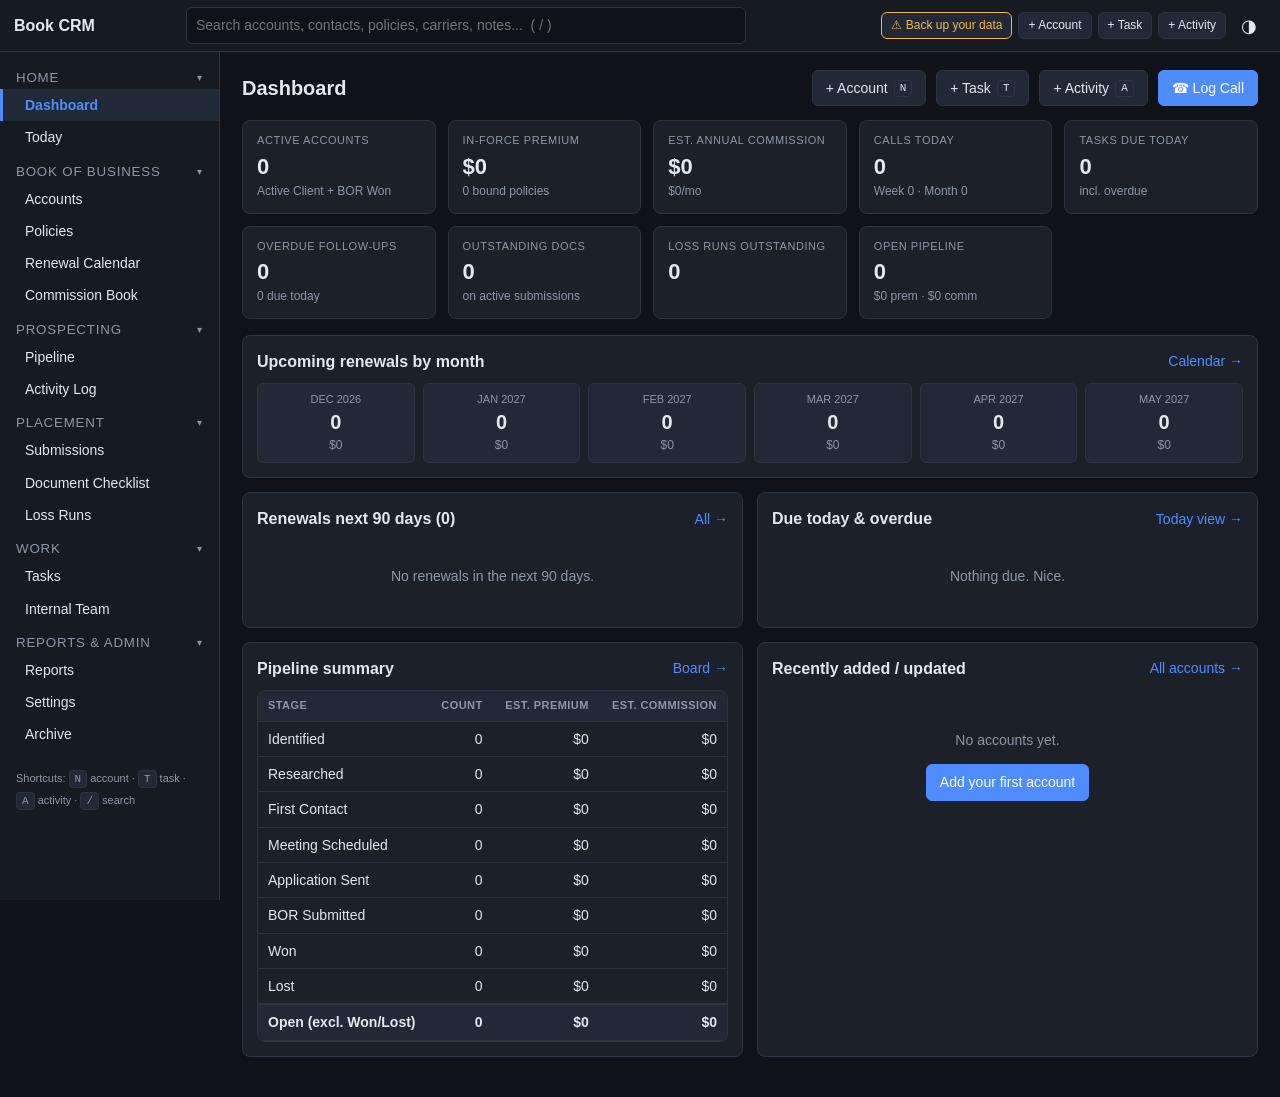
==== BookCRM.html @ feacdb12 "Add no-install standalone build (BookCRM.html) Single HTML file that runs the whole CRM in the brows" ====
<!doctype html>
<html lang="en" data-theme="dark">
<head>
  <meta charset="utf-8">
  <meta name="viewport" content="width=device-width, initial-scale=1">
  <title>Book CRM</title>
  <!-- Generated by build_standalone.py - do not edit by hand -->
  <style>
:root {
  --bg: #0f1218;
  --bg-2: #161a22;
  --panel: #1b2029;
  --panel-2: #222835;
  --border: #2c3341;
  --text: #e3e7ee;
  --muted: #8d97a8;
  --accent: #4f8cff;
  --accent-2: #3a6fd8;
  --danger: #ef5350;
  --warn: #f2b84b;
  --ok: #3dbb7a;
  --info: #4aa3ff;
  --red-bg: rgba(239, 83, 80, .18);
  --yellow-bg: rgba(242, 184, 75, .18);
  --green-bg: rgba(61, 187, 122, .18);
  --blue-bg: rgba(74, 163, 255, .18);
  --gray-bg: rgba(141, 151, 168, .15);
  --nym-bg: rgba(242, 184, 75, .10);
  --row-hover: #232a37;
  --shadow: 0 8px 30px rgba(0, 0, 0, .45);
  --radius: 8px;
  --sidebar-w: 220px;
  --topbar-h: 52px;
  color-scheme: dark;
}

[data-theme="light"] {
  --bg: #f3f5f8;
  --bg-2: #ffffff;
  --panel: #ffffff;
  --panel-2: #f5f7fa;
  --border: #dde2ea;
  --text: #1d2330;
  --muted: #667085;
  --accent: #2f6fe0;
  --accent-2: #2459b8;
  --row-hover: #eef3fb;
  --nym-bg: rgba(242, 184, 75, .16);
  --shadow: 0 8px 30px rgba(0, 0, 0, .15);
  color-scheme: light;
}

* { box-sizing: border-box; }
html, body { margin: 0; padding: 0; }
body {
  background: var(--bg);
  color: var(--text);
  font: 14px/1.45 -apple-system, BlinkMacSystemFont, "Segoe UI", Roboto, Helvetica, Arial, sans-serif;
}
a { color: var(--accent); text-decoration: none; }
a:hover { text-decoration: underline; }
h1, h2, h3, h4 { margin: 0 0 .5em; font-weight: 600; }
h1 { font-size: 20px; }
h2 { font-size: 16px; }
h3 { font-size: 14px; color: var(--muted); text-transform: uppercase; letter-spacing: .04em; }
kbd {
  font: 11px/1 ui-monospace, monospace; padding: 2px 5px; border-radius: 4px;
  border: 1px solid var(--border); background: var(--panel-2);
}
.muted { color: var(--muted); }
.small { font-size: 12px; }
.nowrap { white-space: nowrap; }
.right { text-align: right; }
.hidden { display: none !important; }

/* ---------- Layout ---------- */
.topbar {
  position: fixed; inset: 0 0 auto 0; height: var(--topbar-h); z-index: 30;
  display: flex; align-items: center; gap: 12px; padding: 0 14px;
  background: var(--bg-2); border-bottom: 1px solid var(--border);
}
.brand { font-weight: 700; font-size: 16px; color: var(--text); white-space: nowrap; width: calc(var(--sidebar-w) - 60px); }
.brand:hover { text-decoration: none; }
.global-search { flex: 1; max-width: 560px; }
.global-search input { width: 100%; }
.topbar-actions { display: flex; gap: 6px; align-items: center; margin-left: auto; }
.menu-toggle { display: none; }

.sidebar {
  position: fixed; top: var(--topbar-h); bottom: 0; left: 0; width: var(--sidebar-w); z-index: 25;
  background: var(--bg-2); border-right: 1px solid var(--border); overflow-y: auto; padding: 8px 0 16px;
}
.nav-head {
  display: flex; justify-content: space-between; align-items: center; width: 100%;
  background: none; border: 0; color: var(--muted); padding: 10px 16px 4px; cursor: pointer;
  font: 600 11px/1.2 inherit; text-transform: uppercase; letter-spacing: .06em;
}
.nav-head::after { content: "\25BE"; font-size: 10px; transition: transform .15s; }
.nav-section.collapsed .nav-head::after { transform: rotate(-90deg); }
.nav-section.collapsed .nav-items { display: none; }
.nav-items a {
  display: block; padding: 6px 16px 6px 22px; color: var(--text); border-left: 3px solid transparent;
}
.nav-items a:hover { background: var(--row-hover); text-decoration: none; }
.nav-items a.active { border-left-color: var(--accent); background: var(--row-hover); color: var(--accent); font-weight: 600; }
.nav-foot { padding: 16px; font-size: 11px; color: var(--muted); line-height: 2; }
.scrim { display: none; }

.main { margin-left: var(--sidebar-w); padding: calc(var(--topbar-h) + 18px) 22px 40px; min-height: 100vh; }

.page-head { display: flex; align-items: center; gap: 10px; flex-wrap: wrap; margin-bottom: 14px; }
.page-head h1 { margin: 0; }
.page-head .spacer { flex: 1; }
.toolbar { display: flex; gap: 8px; flex-wrap: wrap; align-items: center; margin-bottom: 12px; }
.toolbar .spacer { flex: 1; }

.grid { display: grid; gap: 14px; }
.grid-2 { grid-template-columns: repeat(2, minmax(0, 1fr)); }
.grid-3 { grid-template-columns: repeat(3, minmax(0, 1fr)); }
.cards { display: grid; gap: 12px; grid-template-columns: repeat(auto-fill, minmax(170px, 1fr)); margin-bottom: 16px; }

.panel {
  background: var(--panel); border: 1px solid var(--border); border-radius: var(--radius); padding: 14px;
  min-width: 0;
}
.panel-head { display: flex; align-items: center; gap: 8px; margin-bottom: 10px; }
.panel-head h2 { margin: 0; }
.panel-head .spacer { flex: 1; }

.stat {
  background: var(--panel); border: 1px solid var(--border); border-radius: var(--radius); padding: 12px 14px;
  display: block; color: var(--text);
}
a.stat:hover { text-decoration: none; border-color: var(--accent); }
.stat .label { font-size: 11px; color: var(--muted); text-transform: uppercase; letter-spacing: .05em; }
.stat .value { font-size: 22px; font-weight: 700; margin-top: 2px; }
.stat .sub { font-size: 12px; color: var(--muted); }
.stat.alert .value { color: var(--danger); }
.stat.warn .value { color: var(--warn); }

/* ---------- Controls ---------- */
input, select, textarea {
  background: var(--bg); color: var(--text); border: 1px solid var(--border); border-radius: 6px;
  padding: 7px 9px; font: inherit; min-width: 0;
}
input:focus, select:focus, textarea:focus { outline: none; border-color: var(--accent); box-shadow: 0 0 0 2px rgba(79, 140, 255, .25); }
textarea { resize: vertical; min-height: 70px; }
input[type="checkbox"] { width: 16px; height: 16px; accent-color: var(--accent); vertical-align: middle; }
select.inline, input.inline { padding: 3px 6px; font-size: 13px; }

.btn {
  display: inline-flex; align-items: center; gap: 6px; padding: 7px 13px; border-radius: 6px; cursor: pointer;
  border: 1px solid var(--border); background: var(--panel-2); color: var(--text); font: inherit; white-space: nowrap;
}
.btn:hover { border-color: var(--accent); text-decoration: none; }
.btn-primary { background: var(--accent); border-color: var(--accent); color: #fff; }
.btn-primary:hover { background: var(--accent-2); }
.btn-danger { color: var(--danger); }
.btn-danger:hover { border-color: var(--danger); }
.btn-sm { padding: 4px 9px; font-size: 12px; }
.btn-ghost { background: none; border-color: transparent; }
.btn.active { background: var(--accent); color: #fff; border-color: var(--accent); }
.btn-group { display: inline-flex; }
.btn-group .btn { border-radius: 0; }
.btn-group .btn:first-child { border-radius: 6px 0 0 6px; }
.btn-group .btn:last-child { border-radius: 0 6px 6px 0; }
.icon-btn {
  background: none; border: 1px solid transparent; color: var(--text); cursor: pointer; font-size: 18px;
  padding: 2px 8px; border-radius: 6px;
}
.icon-btn:hover { border-color: var(--border); }

/* ---------- Badges ---------- */
.badge {
  display: inline-block; padding: 1px 8px; border-radius: 10px; font-size: 11px; font-weight: 600;
  background: var(--gray-bg); color: var(--text); white-space: nowrap;
}
.badge.red { background: var(--red-bg); color: #ff8a87; }
.badge.yellow { background: var(--yellow-bg); color: #f6c86d; }
.badge.green { background: var(--green-bg); color: #5fd498; }
.badge.blue { background: var(--blue-bg); color: #7dbcff; }
[data-theme="light"] .badge.red { color: #b3261e; }
[data-theme="light"] .badge.yellow { color: #8a5a00; }
[data-theme="light"] .badge.green { color: #1a7a48; }
[data-theme="light"] .badge.blue { color: #1d5fb0; }
.tag { display: inline-block; padding: 1px 7px; margin: 1px 2px 1px 0; border-radius: 4px; font-size: 11px; background: var(--panel-2); border: 1px solid var(--border); }
.flag { color: var(--warn); font-weight: 700; cursor: help; }
.dot { display: inline-block; width: 9px; height: 9px; border-radius: 50%; margin-right: 6px; vertical-align: middle; }
.dot.red { background: var(--danger); } .dot.yellow { background: var(--warn); }
.dot.green { background: var(--ok); } .dot.blue { background: var(--info); } .dot.gray { background: var(--muted); }

/* ---------- Tables ---------- */
.table-wrap { overflow-x: auto; border: 1px solid var(--border); border-radius: var(--radius); background: var(--panel); }
.dt-toolbar { display: flex; gap: 8px; align-items: center; flex-wrap: wrap; margin-bottom: 8px; }
.dt-toolbar .spacer { flex: 1; }
.dt-toolbar input[type="search"] { width: 240px; max-width: 100%; }
table { width: 100%; border-collapse: collapse; }
th, td { padding: 7px 10px; border-bottom: 1px solid var(--border); text-align: left; vertical-align: middle; }
th { font-size: 11px; text-transform: uppercase; letter-spacing: .04em; color: var(--muted); background: var(--panel-2); white-space: nowrap; user-select: none; }
th.sortable { cursor: pointer; }
th.sortable:hover { color: var(--text); }
th .arrow { font-size: 9px; margin-left: 4px; }
tr.filter-row th { padding: 4px 6px; background: var(--panel); }
tr.filter-row input, tr.filter-row select { width: 100%; padding: 3px 6px; font-size: 12px; min-width: 60px; }
tbody tr:hover { background: var(--row-hover); }
tbody tr.clickable { cursor: pointer; }
tbody tr:last-child td { border-bottom: 0; }
tfoot td { font-weight: 700; background: var(--panel-2); border-top: 2px solid var(--border); }
td.num, th.num { text-align: right; font-variant-numeric: tabular-nums; }
tr.row-nym { background: var(--nym-bg); }
tr.row-nym td:first-child { box-shadow: inset 3px 0 0 var(--warn); }
tr.row-done td { color: var(--muted); text-decoration: line-through; }
tr.row-overdue td:first-child { box-shadow: inset 3px 0 0 var(--danger); }
tr.row-history td { color: var(--muted); font-style: italic; }
.empty { padding: 26px; text-align: center; color: var(--muted); }

/* ---------- Simple lists ---------- */
.list { list-style: none; margin: 0; padding: 0; }
.list li { padding: 8px 0; border-bottom: 1px solid var(--border); display: flex; gap: 8px; align-items: center; }
.list li:last-child { border-bottom: 0; }
.list .grow { flex: 1; min-width: 0; }

/* ---------- Tabs ---------- */
.tabs { display: flex; gap: 2px; border-bottom: 1px solid var(--border); margin-bottom: 14px; overflow-x: auto; }
.tabs button {
  background: none; border: 0; border-bottom: 2px solid transparent; color: var(--muted); padding: 8px 12px;
  cursor: pointer; font: inherit; white-space: nowrap;
}
.tabs button:hover { color: var(--text); }
.tabs button.active { color: var(--accent); border-bottom-color: var(--accent); font-weight: 600; }
.tabs .count { font-size: 11px; background: var(--panel-2); border-radius: 8px; padding: 0 6px; margin-left: 4px; }

/* ---------- Detail ---------- */
.kv { display: grid; grid-template-columns: 150px 1fr; gap: 6px 12px; }
.kv .k { color: var(--muted); font-size: 12px; }
.notes-list .note { padding: 10px 0; border-bottom: 1px solid var(--border); white-space: pre-wrap; }
.notes-list .note .when { font-size: 11px; color: var(--muted); margin-bottom: 2px; white-space: normal; }

/* ---------- Modal ---------- */
.modal-backdrop {
  position: fixed; inset: 0; background: rgba(0, 0, 0, .55); z-index: 100;
  display: flex; align-items: flex-start; justify-content: center; padding: 5vh 12px; overflow-y: auto;
}
.modal {
  background: var(--panel); border: 1px solid var(--border); border-radius: 10px; box-shadow: var(--shadow);
  width: 100%; max-width: 640px;
}
.modal.wide { max-width: 980px; }
.modal-head { display: flex; align-items: center; padding: 14px 18px; border-bottom: 1px solid var(--border); }
.modal-head h2 { margin: 0; flex: 1; }
.modal-body { padding: 16px 18px; }
.modal-foot { display: flex; gap: 8px; padding: 12px 18px; border-top: 1px solid var(--border); }
.modal-foot .spacer { flex: 1; }

/* ---------- Forms ---------- */
.form-grid { display: grid; grid-template-columns: repeat(2, minmax(0, 1fr)); gap: 10px 14px; }
.field { display: flex; flex-direction: column; gap: 4px; min-width: 0; }
.field.full { grid-column: 1 / -1; }
.field > label { font-size: 12px; color: var(--muted); }
.field > label .req { color: var(--danger); }
.field input, .field select, .field textarea { width: 100%; }
.field .help { font-size: 11px; color: var(--muted); }
.check-group { display: flex; flex-wrap: wrap; gap: 6px 14px; }
.check-group label, label.check { display: inline-flex; align-items: center; gap: 6px; font-size: 13px; color: var(--text); cursor: pointer; }
.form-error { color: var(--danger); margin-top: 10px; }
.form-section { grid-column: 1 / -1; margin-top: 6px; padding-top: 8px; border-top: 1px solid var(--border); font-size: 11px; color: var(--muted); text-transform: uppercase; letter-spacing: .05em; }

.combo { position: relative; }
.combo-list {
  position: absolute; top: 100%; left: 0; right: 0; z-index: 120; max-height: 240px; overflow-y: auto;
  background: var(--panel); border: 1px solid var(--border); border-radius: 6px; box-shadow: var(--shadow); margin-top: 2px;
}
.combo-list div { padding: 6px 10px; cursor: pointer; }
.combo-list div.active, .combo-list div:hover { background: var(--row-hover); }
.combo-list .sub { color: var(--muted); font-size: 11px; }

/* ---------- Toasts ---------- */
.toast-root { position: fixed; right: 16px; bottom: 16px; z-index: 200; display: flex; flex-direction: column; gap: 8px; }
.toast { background: var(--panel-2); border: 1px solid var(--border); border-left: 4px solid var(--ok); padding: 10px 14px; border-radius: 6px; box-shadow: var(--shadow); max-width: 360px; }
.toast.error { border-left-color: var(--danger); }

/* ---------- Kanban ---------- */
.kanban { display: grid; grid-auto-flow: column; grid-auto-columns: minmax(220px, 1fr); gap: 10px; overflow-x: auto; padding-bottom: 10px; }
.kcol { background: var(--bg-2); border: 1px solid var(--border); border-radius: var(--radius); display: flex; flex-direction: column; min-height: 300px; }
.kcol.drag-over { border-color: var(--accent); background: var(--row-hover); }
.kcol-head { padding: 10px; border-bottom: 1px solid var(--border); }
.kcol-head .title { font-weight: 600; display: flex; justify-content: space-between; }
.kcol-head .sub { font-size: 11px; color: var(--muted); }
.kcol-body { padding: 8px; display: flex; flex-direction: column; gap: 8px; flex: 1; }
.kcard { background: var(--panel); border: 1px solid var(--border); border-radius: 6px; padding: 9px 10px; cursor: grab; }
.kcard:hover { border-color: var(--accent); }
.kcard.dragging { opacity: .4; }
.kcard .name { font-weight: 600; margin-bottom: 4px; }
.kcard .meta { font-size: 12px; color: var(--muted); display: flex; justify-content: space-between; gap: 6px; }
.kcard select { margin-top: 6px; width: 100%; padding: 2px 4px; font-size: 12px; }
.kcol.won .kcol-head { box-shadow: inset 0 3px 0 var(--ok); }
.kcol.lost .kcol-head { box-shadow: inset 0 3px 0 var(--danger); }

/* ---------- Calendar ---------- */
.cal { display: grid; grid-template-columns: repeat(7, minmax(0, 1fr)); border: 1px solid var(--border); border-radius: var(--radius); overflow: hidden; background: var(--panel); }
.cal .dow { padding: 6px; font-size: 11px; text-transform: uppercase; color: var(--muted); background: var(--panel-2); text-align: center; border-bottom: 1px solid var(--border); }
.cal .day { min-height: 104px; border-right: 1px solid var(--border); border-bottom: 1px solid var(--border); padding: 4px; min-width: 0; }
.cal .day:nth-child(7n) { border-right: 0; }
.cal .day.other { background: var(--bg-2); opacity: .55; }
.cal .day.today .dnum { background: var(--accent); color: #fff; border-radius: 10px; padding: 0 6px; }
.cal .dnum { font-size: 12px; color: var(--muted); margin-bottom: 3px; display: inline-block; }
.chip { display: block; font-size: 11px; padding: 2px 5px; border-radius: 4px; margin-bottom: 2px; cursor: pointer; overflow: hidden; text-overflow: ellipsis; white-space: nowrap; background: var(--gray-bg); border-left: 3px solid var(--muted); }
.chip.red { background: var(--red-bg); border-left-color: var(--danger); }
.chip.yellow { background: var(--yellow-bg); border-left-color: var(--warn); }
.chip.green { background: var(--green-bg); border-left-color: var(--ok); }
.chip.blue { background: var(--blue-bg); border-left-color: var(--info); }
.legend { display: flex; gap: 14px; flex-wrap: wrap; font-size: 12px; color: var(--muted); }

.month-bars { display: grid; grid-template-columns: repeat(6, minmax(0, 1fr)); gap: 8px; }
.month-bar { background: var(--panel-2); border: 1px solid var(--border); border-radius: 6px; padding: 8px; text-align: center; color: var(--text); }
.month-bar:hover { border-color: var(--accent); text-decoration: none; }
.month-bar .n { font-size: 20px; font-weight: 700; }
.month-bar .m { font-size: 11px; color: var(--muted); text-transform: uppercase; }

.subj-item { display: flex; gap: 8px; align-items: center; padding: 5px 0; border-bottom: 1px solid var(--border); }
.subj-item .grow { flex: 1; }
.subj-item.done span { text-decoration: line-through; color: var(--muted); }

.doc-group { margin-bottom: 16px; }
.doc-group h3 { display: flex; align-items: center; gap: 8px; }

/* ---------- Responsive ---------- */
@media (max-width: 1100px) {
  .grid-3 { grid-template-columns: repeat(2, minmax(0, 1fr)); }
  .topbar-actions .btn { display: none; }
}
@media (max-width: 860px) {
  .menu-toggle { display: inline-block; }
  .brand { width: auto; }
  .sidebar { transform: translateX(-100%); transition: transform .2s; box-shadow: var(--shadow); }
  body.nav-open .sidebar { transform: none; }
  body.nav-open .scrim { display: block; position: fixed; inset: var(--topbar-h) 0 0 0; z-index: 20; background: rgba(0, 0, 0, .4); }
  .main { margin-left: 0; padding: calc(var(--topbar-h) + 12px) 12px 40px; }
  .grid-2, .grid-3 { grid-template-columns: 1fr; }
  .form-grid { grid-template-columns: 1fr; }
  .kv { grid-template-columns: 120px 1fr; }
  .month-bars { grid-template-columns: repeat(3, minmax(0, 1fr)); }
  .cal .day { min-height: 70px; }
  .chip { font-size: 10px; }
  .kanban { grid-auto-columns: 82%; scroll-snap-type: x mandatory; }
  .kcol { scroll-snap-align: start; }
  .modal-backdrop { padding: 0; }
  .modal { border-radius: 0; min-height: 100vh; }
  .dt-toolbar input[type="search"] { width: 100%; }
}
@media (max-width: 520px) {
  .global-search input::placeholder { color: transparent; }
  .cards { grid-template-columns: repeat(2, minmax(0, 1fr)); }
  .stat .value { font-size: 18px; }
}

@media print {
  .topbar, .sidebar, .dt-toolbar, .no-print, .toolbar, .tabs, tr.filter-row { display: none !important; }
  .main { margin: 0; padding: 0; }
  body { background: #fff; color: #000; }
  .panel, .table-wrap { border: 0; background: #fff; }
  th { background: #eee !important; color: #000; }
  tr.row-nym { background: #fff4d6 !important; -webkit-print-color-adjust: exact; print-color-adjust: exact; }
}
.print-only { display: none; }
@media print { .print-only { display: block !important; } }
.stat.text .value { font-size: 16px; }

.save-status { max-width: 220px; overflow: hidden; text-overflow: ellipsis; }
.save-status.warn { border-color: var(--warn); color: var(--warn); }
@media (max-width: 1100px) { .topbar-actions .btn.save-status { display: inline-flex; } }

</style>
  <link rel="icon" href="data:image/svg+xml,<svg xmlns='http://www.w3.org/2000/svg' viewBox='0 0 32 32'><rect width='32' height='32' rx='6' fill='%234f8cff'/><text x='16' y='22' font-size='16' text-anchor='middle' fill='white' font-family='sans-serif' font-weight='bold'>B</text></svg>">
</head>
<body>
  <header class="topbar">
    <button class="icon-btn menu-toggle" id="menuToggle" aria-label="Toggle menu">&#9776;</button>
    <a href="#/" class="brand">Book CRM</a>
    <form class="global-search" id="globalSearch" autocomplete="off">
      <input type="search" id="globalSearchInput" placeholder="Search accounts, contacts, policies, carriers, notes...  ( / )">
    </form>
    <div class="topbar-actions">
      <button class="btn btn-sm" data-quick="account" title="New account (N)">+ Account</button>
      <button class="btn btn-sm" data-quick="task" title="New task (T)">+ Task</button>
      <button class="btn btn-sm" data-quick="activity" title="Log activity (A)">+ Activity</button>
      <button class="icon-btn" id="themeToggle" title="Toggle light/dark">&#9681;</button>
    </div>
  </header>

  <nav class="sidebar" id="sidebar">
    <div class="nav-section" data-section="home">
      <button class="nav-head">Home</button>
      <div class="nav-items">
        <a href="#/">Dashboard</a>
        <a href="#/today">Today</a>
      </div>
    </div>
    <div class="nav-section" data-section="book">
      <button class="nav-head">Book of Business</button>
      <div class="nav-items">
        <a href="#/accounts">Accounts</a>
        <a href="#/policies">Policies</a>
        <a href="#/renewals">Renewal Calendar</a>
        <a href="#/commission">Commission Book</a>
      </div>
    </div>
    <div class="nav-section" data-section="prospecting">
      <button class="nav-head">Prospecting</button>
      <div class="nav-items">
        <a href="#/pipeline">Pipeline</a>
        <a href="#/activities">Activity Log</a>
      </div>
    </div>
    <div class="nav-section" data-section="placement">
      <button class="nav-head">Placement</button>
      <div class="nav-items">
        <a href="#/submissions">Submissions</a>
        <a href="#/documents">Document Checklist</a>
        <a href="#/lossruns">Loss Runs</a>
      </div>
    </div>
    <div class="nav-section" data-section="work">
      <button class="nav-head">Work</button>
      <div class="nav-items">
        <a href="#/tasks">Tasks</a>
        <a href="#/team">Internal Team</a>
      </div>
    </div>
    <div class="nav-section" data-section="admin">
      <button class="nav-head">Reports &amp; Admin</button>
      <div class="nav-items">
        <a href="#/reports">Reports</a>
        <a href="#/settings">Settings</a>
        <a href="#/archive">Archive</a>
      </div>
    </div>
    <div class="nav-foot">Shortcuts: <kbd>N</kbd> account &middot; <kbd>T</kbd> task &middot; <kbd>A</kbd> activity &middot; <kbd>/</kbd> search</div>
  </nav>
  <div class="scrim" id="scrim"></div>

  <main id="main" class="main"></main>
  <div id="modalRoot"></div>
  <div id="toastRoot" class="toast-root"></div>

  <script>
window.CRM_CONFIG = {"schema": "\nCREATE TABLE IF NOT EXISTS settings (\n    \n    id INTEGER PRIMARY KEY AUTOINCREMENT,\n    created_at TEXT NOT NULL,\n    updated_at TEXT NOT NULL,\n    archived INTEGER NOT NULL DEFAULT 0\n,\n    key TEXT NOT NULL UNIQUE,\n    value TEXT\n);\n\nCREATE TABLE IF NOT EXISTS line_defaults (\n    \n    id INTEGER PRIMARY KEY AUTOINCREMENT,\n    created_at TEXT NOT NULL,\n    updated_at TEXT NOT NULL,\n    archived INTEGER NOT NULL DEFAULT 0\n,\n    line TEXT NOT NULL UNIQUE,\n    commission_pct REAL\n);\n\nCREATE TABLE IF NOT EXISTS account_types (\n    \n    id INTEGER PRIMARY KEY AUTOINCREMENT,\n    created_at TEXT NOT NULL,\n    updated_at TEXT NOT NULL,\n    archived INTEGER NOT NULL DEFAULT 0\n,\n    name TEXT NOT NULL\n);\n\nCREATE TABLE IF NOT EXISTS carriers (\n    \n    id INTEGER PRIMARY KEY AUTOINCREMENT,\n    created_at TEXT NOT NULL,\n    updated_at TEXT NOT NULL,\n    archived INTEGER NOT NULL DEFAULT 0\n,\n    name TEXT NOT NULL\n);\n\nCREATE TABLE IF NOT EXISTS team_members (\n    \n    id INTEGER PRIMARY KEY AUTOINCREMENT,\n    created_at TEXT NOT NULL,\n    updated_at TEXT NOT NULL,\n    archived INTEGER NOT NULL DEFAULT 0\n,\n    name TEXT NOT NULL,\n    team TEXT,\n    email TEXT,\n    phone TEXT\n);\n\nCREATE TABLE IF NOT EXISTS doc_templates (\n    \n    id INTEGER PRIMARY KEY AUTOINCREMENT,\n    created_at TEXT NOT NULL,\n    updated_at TEXT NOT NULL,\n    archived INTEGER NOT NULL DEFAULT 0\n,\n    line TEXT NOT NULL,\n    name TEXT NOT NULL,\n    sort_order INTEGER DEFAULT 0\n);\n\nCREATE TABLE IF NOT EXISTS accounts (\n    \n    id INTEGER PRIMARY KEY AUTOINCREMENT,\n    created_at TEXT NOT NULL,\n    updated_at TEXT NOT NULL,\n    archived INTEGER NOT NULL DEFAULT 0\n,\n    named_insured TEXT NOT NULL,\n    dba TEXT,\n    address TEXT,\n    city TEXT,\n    state TEXT,\n    zip TEXT,\n    county TEXT,\n    fein TEXT,\n    website TEXT,\n    types TEXT DEFAULT '[]',\n    status TEXT DEFAULT 'Prospect',\n    territory TEXT,\n    annual_revenue REAL,\n    num_employees INTEGER,\n    prior_broker_name TEXT,\n    prior_broker_contact TEXT,\n    prior_broker_phone TEXT,\n    prior_broker_email TEXT,\n    date_added TEXT,\n    status_changed_at TEXT\n);\n\nCREATE TABLE IF NOT EXISTS contacts (\n    \n    id INTEGER PRIMARY KEY AUTOINCREMENT,\n    created_at TEXT NOT NULL,\n    updated_at TEXT NOT NULL,\n    archived INTEGER NOT NULL DEFAULT 0\n,\n    account_id INTEGER NOT NULL REFERENCES accounts(id),\n    name TEXT NOT NULL,\n    title TEXT,\n    phone TEXT,\n    email TEXT,\n    is_primary INTEGER DEFAULT 0\n);\n\nCREATE TABLE IF NOT EXISTS account_notes (\n    \n    id INTEGER PRIMARY KEY AUTOINCREMENT,\n    created_at TEXT NOT NULL,\n    updated_at TEXT NOT NULL,\n    archived INTEGER NOT NULL DEFAULT 0\n,\n    account_id INTEGER NOT NULL REFERENCES accounts(id),\n    body TEXT NOT NULL\n);\n\nCREATE TABLE IF NOT EXISTS policies (\n    \n    id INTEGER PRIMARY KEY AUTOINCREMENT,\n    created_at TEXT NOT NULL,\n    updated_at TEXT NOT NULL,\n    archived INTEGER NOT NULL DEFAULT 0\n,\n    account_id INTEGER NOT NULL REFERENCES accounts(id),\n    line TEXT NOT NULL,\n    carrier TEXT,\n    policy_number TEXT,\n    effective_date TEXT,\n    expiration_date TEXT,\n    premium REAL,\n    commission_pct REAL,\n    commission_amt REAL,\n    coverage_form TEXT DEFAULT 'Occurrence',\n    retro_date TEXT,\n    experience_mod REAL,\n    status TEXT DEFAULT 'Not Yet Marketed',\n    aor_status TEXT DEFAULT 'AOR',\n    prior_carrier TEXT,\n    multi_year INTEGER DEFAULT 0,\n    term_end_date TEXT,\n    renewed_to_id INTEGER,\n    notes TEXT\n);\n\nCREATE TABLE IF NOT EXISTS deals (\n    \n    id INTEGER PRIMARY KEY AUTOINCREMENT,\n    created_at TEXT NOT NULL,\n    updated_at TEXT NOT NULL,\n    archived INTEGER NOT NULL DEFAULT 0\n,\n    account_id INTEGER NOT NULL REFERENCES accounts(id),\n    stage TEXT NOT NULL DEFAULT 'Identified',\n    stage_entered_at TEXT,\n    est_premium REAL,\n    est_commission REAL,\n    source TEXT,\n    target_date TEXT,\n    lost_reason TEXT,\n    lost_reason_detail TEXT,\n    notes TEXT\n);\n\nCREATE TABLE IF NOT EXISTS deal_stage_history (\n    \n    id INTEGER PRIMARY KEY AUTOINCREMENT,\n    created_at TEXT NOT NULL,\n    updated_at TEXT NOT NULL,\n    archived INTEGER NOT NULL DEFAULT 0\n,\n    deal_id INTEGER NOT NULL REFERENCES deals(id),\n    stage TEXT NOT NULL,\n    entered_at TEXT NOT NULL\n);\n\nCREATE TABLE IF NOT EXISTS submissions (\n    \n    id INTEGER PRIMARY KEY AUTOINCREMENT,\n    created_at TEXT NOT NULL,\n    updated_at TEXT NOT NULL,\n    archived INTEGER NOT NULL DEFAULT 0\n,\n    account_id INTEGER NOT NULL REFERENCES accounts(id),\n    policy_id INTEGER REFERENCES policies(id),\n    line TEXT NOT NULL,\n    carrier TEXT,\n    wholesaler TEXT,\n    date_submitted TEXT,\n    status TEXT DEFAULT 'Pending',\n    quote_amount REAL,\n    quote_date TEXT,\n    decline_reason TEXT,\n    placement_exec TEXT,\n    target_premium REAL,\n    notes TEXT\n);\n\nCREATE TABLE IF NOT EXISTS subjectivities (\n    \n    id INTEGER PRIMARY KEY AUTOINCREMENT,\n    created_at TEXT NOT NULL,\n    updated_at TEXT NOT NULL,\n    archived INTEGER NOT NULL DEFAULT 0\n,\n    submission_id INTEGER NOT NULL REFERENCES submissions(id),\n    text TEXT NOT NULL,\n    done INTEGER DEFAULT 0\n);\n\nCREATE TABLE IF NOT EXISTS documents (\n    \n    id INTEGER PRIMARY KEY AUTOINCREMENT,\n    created_at TEXT NOT NULL,\n    updated_at TEXT NOT NULL,\n    archived INTEGER NOT NULL DEFAULT 0\n,\n    account_id INTEGER NOT NULL REFERENCES accounts(id),\n    submission_id INTEGER REFERENCES submissions(id),\n    line TEXT,\n    name TEXT NOT NULL,\n    status TEXT DEFAULT 'Not Requested',\n    date_requested TEXT,\n    date_received TEXT,\n    notes TEXT\n);\n\nCREATE TABLE IF NOT EXISTS loss_runs (\n    \n    id INTEGER PRIMARY KEY AUTOINCREMENT,\n    created_at TEXT NOT NULL,\n    updated_at TEXT NOT NULL,\n    archived INTEGER NOT NULL DEFAULT 0\n,\n    account_id INTEGER NOT NULL REFERENCES accounts(id),\n    document_id INTEGER REFERENCES documents(id),\n    carrier TEXT,\n    line TEXT,\n    date_requested TEXT,\n    date_received TEXT,\n    status TEXT DEFAULT 'Requested',\n    notes TEXT\n);\n\nCREATE TABLE IF NOT EXISTS activities (\n    \n    id INTEGER PRIMARY KEY AUTOINCREMENT,\n    created_at TEXT NOT NULL,\n    updated_at TEXT NOT NULL,\n    archived INTEGER NOT NULL DEFAULT 0\n,\n    account_id INTEGER REFERENCES accounts(id),\n    type TEXT NOT NULL,\n    activity_date TEXT,\n    summary TEXT,\n    next_step TEXT,\n    follow_up_date TEXT,\n    follow_up_done INTEGER DEFAULT 0,\n    priority TEXT DEFAULT 'Medium'\n);\n\nCREATE TABLE IF NOT EXISTS tasks (\n    \n    id INTEGER PRIMARY KEY AUTOINCREMENT,\n    created_at TEXT NOT NULL,\n    updated_at TEXT NOT NULL,\n    archived INTEGER NOT NULL DEFAULT 0\n,\n    account_id INTEGER REFERENCES accounts(id),\n    document_id INTEGER REFERENCES documents(id),\n    title TEXT NOT NULL,\n    description TEXT,\n    due_date TEXT,\n    priority TEXT DEFAULT 'Medium',\n    status TEXT DEFAULT 'Open',\n    category TEXT DEFAULT 'Follow-up',\n    assigned_to TEXT DEFAULT 'Self',\n    completed_at TEXT\n);\n\nCREATE TABLE IF NOT EXISTS team_assignments (\n    \n    id INTEGER PRIMARY KEY AUTOINCREMENT,\n    created_at TEXT NOT NULL,\n    updated_at TEXT NOT NULL,\n    archived INTEGER NOT NULL DEFAULT 0\n,\n    account_id INTEGER NOT NULL REFERENCES accounts(id),\n    role TEXT NOT NULL,\n    person_name TEXT,\n    handoff_date TEXT,\n    handoff_status TEXT DEFAULT 'Handed Off',\n    notes TEXT\n);\n\nCREATE INDEX IF NOT EXISTS ix_contacts_account ON contacts(account_id);\nCREATE INDEX IF NOT EXISTS ix_notes_account ON account_notes(account_id);\nCREATE INDEX IF NOT EXISTS ix_policies_account ON policies(account_id);\nCREATE INDEX IF NOT EXISTS ix_policies_exp ON policies(expiration_date);\nCREATE INDEX IF NOT EXISTS ix_deals_account ON deals(account_id);\nCREATE INDEX IF NOT EXISTS ix_subs_account ON submissions(account_id);\nCREATE INDEX IF NOT EXISTS ix_docs_account ON documents(account_id);\nCREATE INDEX IF NOT EXISTS ix_lossruns_account ON loss_runs(account_id);\nCREATE INDEX IF NOT EXISTS ix_acts_account ON activities(account_id);\nCREATE INDEX IF NOT EXISTS ix_acts_date ON activities(activity_date);\nCREATE INDEX IF NOT EXISTS ix_tasks_due ON tasks(due_date);\nCREATE INDEX IF NOT EXISTS ix_team_account ON team_assignments(account_id);\n", "lookups": {"lines": ["GL", "PL", "Professional Liability", "Property", "Auto", "WC", "D&O", "EPL", "Fiduciary", "Cyber", "Crime", "Excess/Umbrella", "Abuse & Molestation", "Bonds", "Inland Marine", "Other"], "account_statuses": ["Prospect", "BOR Submitted", "BOR Won", "Active Client", "Lost"], "territories": ["New England/Upstate", "NYC", "Other"], "policy_statuses": ["Not Yet Marketed", "Marketing", "Submitted", "Quoted", "Bound", "Renewed", "Lost", "Cancelled"], "bound_statuses": ["Bound", "Renewed"], "aor_statuses": ["AOR", "BOR Pending", "Not AOR"], "coverage_forms": ["Occurrence", "Claims-Made"], "pipeline_stages": ["Identified", "Researched", "First Contact", "Meeting Scheduled", "Application Sent", "BOR Submitted", "Won", "Lost"], "lead_sources": ["Cold Call", "Referral", "Event/Conference", "Web Research", "Other"], "lost_reasons": ["Price", "Coverage", "Incumbent Relationship", "No Response", "Timing", "Declined by Markets", "Not a Fit", "BOR Rejected", "Other"], "submission_statuses": ["Pending", "Need Additional Info", "Quoted", "Declined", "Bound"], "doc_statuses": ["Not Requested", "Requested", "Received", "N/A"], "loss_run_statuses": ["Requested", "Received", "N/A"], "activity_types": ["Call", "Email Sent", "Email Received", "Meeting", "Internal Note", "Document Received"], "priorities": ["High", "Medium", "Low"], "task_statuses": ["Open", "Done"], "task_categories": ["Follow-up", "Document Chase", "Internal Handoff", "Client Request", "Renewal Prep", "Other"], "teams": ["Self", "Placement", "Account Management", "Operations"], "team_roles": ["Placement Exec", "Account Manager", "Operations Contact"], "handoff_statuses": ["Handed Off", "In Progress", "Complete"]}, "default_settings": {"user_name": "", "user_title": "", "user_email": "", "user_phone": "", "agency_name": "", "pipeline_commission_pct": "15", "export_header": "1"}, "default_commission": {"GL": 15.0, "PL": 15.0, "Professional Liability": 15.0, "Property": 15.0, "Auto": 15.0, "WC": 10.0, "D&O": 15.0, "EPL": 15.0, "Fiduciary": 15.0, "Cyber": 15.0, "Crime": 15.0, "Excess/Umbrella": 15.0, "Abuse & Molestation": 15.0, "Bonds": 15.0, "Inland Marine": 15.0, "Other": 15.0}, "default_doc_templates": {"GL": ["ACORD 125", "ACORD 126", "Supplemental App", "Loss Runs (5yr)", "State Survey + POC", "Operating License", "Driver List", "Vehicle Schedule", "SOV"], "PL": ["ACORD 125", "ACORD 126", "Supplemental App", "Loss Runs (5yr)", "State Survey + POC", "Operating License", "Driver List", "Vehicle Schedule", "SOV"], "Professional Liability": ["ACORD 125", "ACORD 126", "Supplemental App", "Loss Runs (5yr)", "State Survey + POC", "Operating License", "Driver List", "Vehicle Schedule", "SOV"], "WC": ["ACORD 130", "Loss Runs (5yr)", "Experience Mod Worksheet", "Payroll by Class"], "Property": ["ACORD 140", "SOV", "Loss Runs (5yr)"], "Auto": ["ACORD 127", "ACORD 137", "Driver List", "Vehicle Schedule", "MVRs", "Loss Runs (5yr)"], "D&O": ["Application", "Loss Runs (5yr)", "Bylaws", "Board List", "Financial Statements"], "EPL": ["Application", "Loss Runs (5yr)", "Bylaws", "Board List", "Financial Statements"], "Cyber": ["Application", "Loss Runs"], "Crime": ["ACORD 141", "Loss Runs"], "Abuse & Molestation": ["Abuse & Molestation Questionnaire"], "Excess/Umbrella": ["Underlying Schedules", "Loss Runs (5yr)"]}, "default_carriers": ["Hanover", "Hartford", "Philadelphia", "Church Mutual", "GuideOne", "Brotherhood Mutual", "Glatfelter", "Great American", "MEMIC", "AmTrust", "Progressive", "Chubb", "Travelers", "CNA", "USLI"], "default_account_types": ["Church", "Senior Services/Assisted Living", "Behavioral Health", "Youth Organization", "Affordable Housing", "Camp", "School/Education", "Human Services", "Other"]};
window.CRM_CONFIG.wasm = function () {
  var b = atob('AGFzbQEAAAABnwRFYAJ/fwF/YAF/AX9gA39/fwBgA39/fwF/YAF/AGACf38AYAR/f39/AX9gBX9/f39/AX9gBH9/f38AYAR/f39+AX9gBn9/f39/fwF/YAAAYAJ/fgF/YAV/f39/fwBgBn9/f39/fwBgB39/f39/f38Bf2AAAX9gAXwBfGABfgF/YAJ/fgBgBH9+f38Bf2ABfwF+YAN/f34Bf2ACf38BfmACf3wAYAl/f39/f39/f38Bf2AIf39/f39/f38Bf2ADf35/AX9gB39/f39/f38AYAl/f39/f39/f38AYAV/f39/fgBgBn9/f39/fgF/YAV/f35/fwF/YAN/f34AYAN/fn8AYAN/fn4Bf2AAAXxgAX8BfGAIf39/f39/f38AYAR/f35/AGALf39/f39/f39/f38AYAN8fH8BfGACfHwBfGABfgF+YAZ/f39+f38Bf2ACf34BfmACf3wBf2AHf39/f35/fwF/YAJ+fwBgA398fABgCH9+fn9/f39/AX9gAn58AX9gAnx/AXxgAXwBf2ALf39/f39/f39/f38Bf2ACfH8Bf2AHf39/f35/fwF+YAl/fn9+fn5+f38Bf2AEf39/fgBgBX9+f39/AX9gCn9/f39/f39/f38Bf2ACfH4Bf2ADf398AX9gB39/f39/fHwAYAV/fn5+fwF/YAh/f35+fn9/fwF/YAR/fn9/AGANf39/f39/f39/f39/fwBgAn9/[base64]/[base64]/[base64]/YL9Qv0C/ML8gvsC+0L0QPvC+4L6gvoC+cL/g75DvgO/[base64]/AiXDJQMkwySDJEMmAOQDI8MjgyNDIwMiwyKDIYMhQyEDIMMggyBDIAM/wv+C/0L/[base64]/w3+Df0N/[base64]/DP4M/Qz8DPsM+gz5DPgM9wz2DPUM9AzzDPIM8QzwDO8M7gztDOwM6wzqDOkM6AznDOYM5QziDOAM3wzeDMMMxAzFDAwC4gIK6eMj2w4OACAAIAEgAiADQQAQKAtPAQF/IAAEQEGIjwQoAgAEQCAAQbSPBCgCABEBACEBQYDBBEGAwQQoAgAgAWs2AgBBpMEEQaTBBCgCAEEBazYCAAsgAEGsjwQoAgARBAALC3QBAX8gACgCbCIFIAAoAnBOBEAgABClCQR/QQEFIAAgASACIAMgBBAoCw8LIAAgBUEBajYCbCAAKAJoIAVBFGxqIgBBADYCECAAIAQ2AgwgACADNgIIIAAgAjYCBCAAQQA7AQIgACABOgAAIABBADoAASAFC58BAQJ/[base64]/Qf////[base64]/QE6AAEgBgsoACAAKAAAIgBBGHQgAEGA/gNxQQh0ciAAQQh2QYD+A3EgAEEYdnJyCxsAIAAgACABIAIgAyAEECgiACAFIAYQwgEgAAtbAQF/IAAoAgBCNBBPIgQEQCAEQQBBNPwLACAEQf//AzsBIiAEIAE6AAAgACgCACAEIAIgAxDmByAAIAQoAhgQowQaIAQPCyAAKAIAIAIQMSAAKAIAIAMQMSAEC7EBAQR/[base64]/IwBBEGsiAyQAIAMgAjYCDCAAIAEgAhDjAiADQRBqJAALrgEDAX8BfAF+IAAvARAiAUEkcQRAIAApAwAPCyABQQhxBEAgACsDACICRP///////9/DYwRAQoCAgICAgICAgH8PCyACRP///////99DZARAQv///////////wAPCyAC/AYPCwJAIAFBEnFFDQAgACgCCEUNACMAQRBrIgEkACABQgA3AwggACgCCCABQQhqIAAoAgwgAC0AEhC8AhogASkDCCEDIAFBEGokAAsgAwskAQF/[base64]/AoAAAsLEQEBfxDeAQR/[base64]/[base64]/[base64]/AQsgAi0A3AFBB3EEQCANEEwLIAJByAFqEL4BIQQCfyAALwGYAUEMcUEIRgRAIBAgATQCBBB8IAlB0ABqIAE0AggQfCAJQfgAaiABNAIMEHxBoAEMAQsgECADrBB8IAlB0ABqIAEtAABBAnRBwIcCaigCAEJ/[base64]/IAAoAsgBBUEAC0F/IAAtAJYBIAAgA0EMakEAEKIEIgYEQCAGQQdHDQEgARBMDAELIANBEGoiBCADKAIMIgFB8AH8CgAAIAEgAEHwAfwKAAAgACAEQfAB/[base64]/gE6AJUBCyAVQQFqIRUgACgCACEHDAELC0EHIQMgAEEHNgIkIABBADYCfAsgAkHgAWokACADC4ABAQF/[base64]/AXFBAnRqKAKoAQstAQJ/IwBBEGsiAyQAEN4BRQRAIAMgATYCDCAAIAEQxQQhAgsgA0EQaiQAIAILdgEBfyAAKAIIIgIuARBBAE4EQAJ/IAAoAgghAiABQQBMBEAgAhBgIAJBADYCCEEADAELIAIgARChAxogAkGAgAI7ARAgAiAAKAIENgIAIAIoAggiAAR/IAEEQCAAQQAgAfwLAAsgAigCCAVBAAsLDwsgAigCCAsnAQF/[base64]/[base64]/cUHQ9AFqLQAAC70CAgR/[base64]/[base64]/[base64]/QQFqIgOtEJ8BIgBFDQAgAwRAIAAgASAD/AoAAAsgACECCyACCxoAIAAoAgAQYCAAQQc2AhQgACgCACgCFBBMC9cDAQl/IAAoAhQhAQJAIAAtABxBBHFFDQAgASgCHCAAKAIYSQ0AIAEoAmhFBEBBAA8LIAAQ/AQPCyABKAIsIgIEfyACBSABKAKcASABKAKoAUsEQCMAQRBrIgYkACAAKAIUIgEgAS0AFUEEcjoAFSAAKAIYIgRBAWtBACABNQKcASABKQOoAX+nIgNrcSECIAEoAhwiBSAESQR/[base64]/AkAgAUUNACABQQhqIQIgASgCACEBA38gAUEATA0BIAAgAigCABBOBH9BAgUgAkEQaiECIAFBAWshAQwBCwshAwsgAwtkAQF/[base64]/AkAgACgCCEUNACAAIAEgAhD1ASIEIAJGDQACQCABEJIBIgMEQEHQACEBIAMtAAZBwABxDQEgAy0AAEGwAUYNAQtB0QAhAQsgACgCCCABIAQgAhAmGgsLqAICAn8CfgJAAkAgAEKA/v//[base64]/[base64]/[base64]/[base64]/QQAgBSgCDCIGRQ0AGkEAIAYoAgAiBkUNABogBiEDIAcgBhByCyIBEJIEIAcgBSgCDCABIAwgDRC5ByAHIAEgAxCTAQsgCwRAIARBCUEAIAsQJhoLIAQgCBA2CyAJC8wCAQR/[base64]/[base64]/AsAIAMgAygCGEECcjYCGCAAIAIQ5QMaIAMgBTYCGCADIAIQLyABIARBzAD8CgAAIAAgAC0AEkEBazoAEgsgBEHQAGokAAsYAQF/EN4BIABBAExyBH9BAAUgAK0QaAsLPQEEfyAAIQIDQCACIgMgAaciBEGAAXI6AAAgAkEBaiECIAFC/wBWIAFCB4ghAQ0ACyADIAQ6AAAgAiAAawtOAQF/[base64]/[base64]/A3E7AAkgAyAFKAIMNgIMIAVBEGohBSADQRBqIQMgCUEBaiEJIAEoAgAhBAwBCwshAwsgAwuQAQECfyAALQAAQf8AcSAALAABIgNB/wFxQQd0ciECAn9BAiADQQBODQAaIAJB//8AcSAALAACIgNB/wFxQQ50ciECQQMgA0EATg0AGiACQf///wBxIAAsAAMiA0H/AXFBFXRyIQJBBCADQQBODQAaIAJB/////wBxIAAtAARBB3FBHHRyIQJBBQsgASACNgIACyEAIAFFBEBBAA8LIAAgASgCACABNQIEELcBIgAQlwIgAAsMACAAKAIAIAGsEHwLHAAgAEGBYE8Ef0GMxQRBACAAazYCAEF/BSAACwvjAgIEfwF+AkAgAC0AKA0AAkACQAJ/[base64]//wNxIgFB5ABuayABQZADbmpBJmq3RAAAAAAA0pfAoEQAAAAAcJmUQaL8BiIFNwMAIAAtACpFDQAgACAAKAIYQeDUA2wgACgCFEGA3dsBbGqsIAArAyBEAAAAAABAj0CiRAAAAAAAAOA/[base64]//wM7ASIgACABOgAAAkAgAkUNACAERQRAIAAgBSgCDCIBNgIIIABBgJCAhAFBgJCAhAIgARs2AgQMAQsgACAAQTRqIgQ2AghBACEBIAIoAgQiBgR/IAYEQCAEIAIoAgAgBvwKAAALIAIoAgQFQQALIARqQQA6AAAgA0UNACAELQAAQbD1AWosAABBAE4NACAAEM0HCyAAQQE2AhgLIAVBEGokACAACy8AIAAtABFBkAFxBEAgABBgIABBBDsBECAAIAE3AwAPCyAAQQQ7ARAgACABNwMAC/MBAQN/IAEEQCABQQhqIQIDQCABKAIAIARKBEAgAigCACIDBEAgACADEF8LIAIoAgQiAwRAIAAgAxBfCwJAIAItAA1BBHEEQCAAIAIoAiwiAygCABBsIAAgAxAvDAELIAItAA9BAXENACACKAIsIgNFDQAgACADEF8LIAIvAA0iA0ECcQR/IAAgAigCIBArIAIvAA0FIAMLQQhxBEAgACACKAIgED4LIAAgAigCCBC1ASACKAIoIQMCQCACLQAOQQhxBEAgACADEOEBDAELIANFDQAgACADENUBCyACQTBqIQIgBEEBaiEEDAELCyAAIAEQXwsLnAMBA38CQAJ/[base64]/AHEgACwAASIDQf8BcUEHdHIhAiADQQBOBEAgASACrTcDAEECDwsgAkH//wBxIAAsAAIiA0H/AXFBDnRyIQIgA0EATgRAIAEgAq03AwBBAw8LIAJB////AHEgACwAAyICQf8BcUEVdHIhBCACQQBOBEAgASAErTcDAEEEDwsgAEEKaiEDIABBBGohAiAEQf////[base64]/EN4BBH9BAAUgACABEMEBCwtHAQJ+IAApAwggACkDECIDIAKtIgR8WARAIAAgASACELwKDwsgAgRAIAAoAgQgA6dqIAEgAvwKAAALIAAgACkDECAEfDcDEAtnAQF/[base64]/A34jAEHwAmsiBSQAIAAoAgAhEkEBIQMgABBDIQ0CQCABRQ0AIAAoAigNACAAQRVBAEEAQQAQYw0AIAItAABBBk0EQCABKAIwIgMEQCAAQSwgAxCkARogAUEANgIwCyABIAEoAgRB/v//fXFBgICAAnI2AgQLIAAgAUEAENIBQQEhAwJAAkAgACgCKA0AIAEoAgQiB0GAgIAEcQRAIAEoAiAiBkEIaiAGEMgHBEAgBSAGKAIMIgEEfyABBSAGKAIQKAIACzYCwAEgAEG9PyAFQcABahApDAILIAEgB0H///[base64]/+/[base64]/IAQoAgAFQQALNgJMIAUgACAAIAQgBigCCEEAEMEDIAYoAgxBABDBAyIENgLQASAGIQMDQCADBEAgAygCSCgCFCEHAkAgAygCLC0ABkEQcQRAIAAgBiAKIAcgCCAFQdABahDDBSAFKALQASIEBH8gBCgCAAVBAAshByADQQE6AGAgAyAHNgJQDAELIAMgBAR/[base64]/[base64]/i8gBUGwAWoQYgNAQQAhAyAERQ0IIAAgBEF/[base64]/[base64]/[base64]//wNxIhMgE0E/TxuthiAnhCEnCyADQQFqIQMMAAsACy4BIiIDQQAgA0EAShutIShCACEmA0AgJiAoUQ0CAkBCgICAgICAgICAf0IBICaGICZCP1obICeDQgBSDQAgJqdBBHQhCyAEIQMDQCADRQ0BIAMoAhwgC2ooAggiCS0AAEH6AEcEQCAJQfoAOgAAIAkgCSgCBEH/[base64]/IAAgA0EAIA8oAgAQ9wEhBCAAIAAoAiwiA0EBajYCLCAFIAM2AtgBIA1B9QAgAyAFKALQASgCACAPKAIAakEBakEAIARBeBA0BUF/[base64]/[base64]/AkACQAJ/[base64]/[base64]/[base64]/[base64]/[base64]/[base64]/[base64]/QfTEBAUgCCgCaCAEQRRsagsgBzYCCAsgBi0AESEDCwJAAkAgA0H/AXFB1wBGBH8gC0UNASAGLQAQQdoARg0BIAhB7AAgCSALIAkQKBogBi0AEQUgAwtB/[base64]/QfTEBAUgCCgCaCADQRRsagsgBzYCCAsgCCAWEDYgDBCvAUEAIQwgBigCCARAIAhBxwBBACAXECYhDCAIKAJsIQRB9MQEIQMgCCgCAC0AVwR/[base64]/[base64]/QfTEBAUgCCgCaCAOQRRsagsgAzYCCCAIQZIBIBAQLBogBigCCARAIAYoAlgiAwRAIAhBxwBBASADECYaIAhBxwBBACAGKAJcECYaCyAIKAJsIQRB9MQEIQMgCCgCAC0AVwR/[base64]/[base64]/QfTEBAUgCygCaCADQRRsagsgBzYCCAsgC0EiIAwgExAmIQcgC0GFASAMIAEgBhAoGkEAIQ4MAQsgC0EjIAwgExAmIQcgCyABKAIMIBUQvgMgASgCDEEASgRAIAtB1gAgASgCCEF/[base64]/[base64]/[base64]/[base64]/[base64]/[base64]/[base64]/[base64]/NgJEC00BAX8CfwJ/IAAtAAAiAUGwAUYEfyAALQACBSABC0H/AXEiAUGLAUcEQEEBIAFBsQFHDQIaIABBFGoMAQsgACgCFEEcagsoAgAoAgALCw8AQRUgAEGg6AAQ3wRBFQtOAQF/[base64]/AkAgAkUNACAAQZwCaiEDA0AgAygCACIARQ0BIAIgACgCAEYEQCABBEAgAyAAKAIMNgIAIAAgASgCADYCDCABIAA2AgAgASABKAIEQQFqNgIECyAADwUgAEEMaiEDDAELAAsAC0EAC+kBAQV/IwBBIGsiAiQAAkAgAUUEQAwBCyAAIAAoAhgiBUHv3/2/[base64]/[base64]/AoAAAsgACABEC8gBAwCCyABIAIQwQEiAw0AIAAQTEEAIQMLIAMLIQELIAELEgAgAARAIAAgARBPDwsgARBoC5ABAQN/IAAgACgCACIDQQFqIgI2AgAgAy0AACIBQcABTwR/IAFBoIUCai0AACEBA0AgAiwAAEG/f0pFBEAgACACQQFqIgM2AgAgAi0AAEE/cSABQQZ0ciEBIAMhAgwBCwtB/f8DQf3/A0H9/wMgASABQYBwcUGAsANGGyABQYABSRsgAUF+cUH+/wNGGwUgAQsLSQEBfwJAIAAvARAiAUEScQRAIAAgAUGACHEEfyAAEN0BDQIgAC8BEAUgAQtBEHI7ARAgACgCDEUNASAAKAIIDwsgABAtDwtBAAvgDAINfwJ+IwBBgAFrIgYkAAJAIAIoAgANACABLQAgDQAgAUEgaiEPIAAtADQhAyABQQE6ACEgAQJ/[base64]/QQEgAxshCiAAAn8gASgCDCIJIAEoAhAiBy0AIA0AGiAJKQMYIhAgBykDGCIRVSAQIBFTayAKbCEIIAktACAiBUUEQCAJIAhBAEgNARoLIAciAyAFDQAaIAMgCEEASg0AGiAAIAkgAhCiASADCyACEKIBIA8gCS0AIAR/[base64]/AkACQCAEKAJAQQFGBEAgDSAEKAJcIARBEGogBEEcaiAEQSBqEPUJIQsgBCgCHEUhDgwBCyAALQA0IQggBkEQakEAQeAA/AsAQX9BASAIGyEFA0BBACEAQgAhEEEAIQogDg0BA0ACQCALDQAgACAEKAJATg0AIAYtAH8NACANIAQgACAGQRBqIABBGGxqIgMgBkH/[base64]/[base64]/[base64]/AkAgAUGKGEcEQCAALQBXRQ0BCyAAEIIHIABBBxCPAUEHDAELIAAoAkggAXELCwtrAQF/[base64]/AU0EQCAEIAI6AAEgBCABQcABcjoAAEECDAELIAJB//8DTQRAIAQgAjoAAiAEIAJBCHY6AAEgBCABQdABcjoAAEEDDAELIAQgAjoABCAEIAJBCHY6AAMgBCACQRB2OgACIAQgAkEYdjoAASAEIAFB4AFyOgAAQQULIAAoAgRqIgE2AgQCQCADRQ0AIAAgASACajYCBCACRQ0AIAAoAgAgAWogAyAC/[base64]/[base64]/////[base64]/[base64]/[base64]/[base64]/[base64]/hSEZQQAhAQNAIAEgACgCXE4NASAAKAJoIAFBMGxqIgcvAQpBgoACcQRAIAcvAQxBgMAARw0CCwJAIAcpAyggGYNCAFINACAHKAIAIgctAARBA3ENACADIAkgAygCACAHQQAQNxDLASEJCyABQQFqIQEMAAsACyACQoGAgIAQNwMIIAJBEGogDUEw/[base64]/[base64]///19xNgIoIAsgCCgCIEEBayAVIAggAC8BKBD8CgsgAUEUaiIBIAdJDQALCyAIQeAAaiEIIAxBAWohDAwBCwsgBCAAKAIgEDYgCyAAKAIkOwGgASARIAAQgAsgCyALLQAaIBJrOgAaC/MBAQR/[base64]//0DcTsBCgwCCyABLQAcQYABcQRAQd4AIQYgARBtIAPBEPkBDAELQd4AIQYgASADwRCGAQshBSAAIAYgAiAFIAQQKBogACABIAMgBBC8CwsgB0EQaiQAC5UDAQV/IAAoAgAhBAJ/A0BBACABIgJFDQEaAkACQAJAAkACQAJAAkAgAi0AACIBQbABRgR/[base64]/An4BfCMAQRBrIgYkACABQgA3AwACQCACRQ0AAkAgA0EBRgRAIAAhBEEBIQNBASEHDAELQQMgA2shBCACQX5xIQIDQAJAIAIgBEwEf0EBBSAAIARqLQAARQ0BQZx/[base64]///////+9DZUUNABogD/[base64]/RJqZmZmZmVm8ENkBIARBAWohBAwACwAFIAZEu73X2d982z1ELI3fZVQKcroQ2QEgBEEKaiEEDAELAAsABSAGRDAFjuQu/ysrRMRGHXhoKrSnENkBIARB5ABqIQQMAQsACwALIAEgBisDACAGKwMIoCIPRAAAAAAAAPB/IA8gD2EbIg85AwAgC0EtRw0BIA+aCzkDAAsgCSAAIAJGIAhBAEpxcUUgB0EATHJFBEAgByEFDAELAkAgB0ECSA0AQX8hBSAJQX9zIAdBA0dxDQAgCEEASg0BC0EAIQULIAZBEGokACAFCzwBAX8CQCABRQ0AIAAgAkIBfBBPIgBFDQAgAqciAwRAIAAgASAD/AoAAAsgACADakEAOgAAIAAhAwsgAwsgAQF/IAAoAgghAiAAIAEQnwQiAARAIAIgAEF4EIABCwsTAQF+IAAgARDQAhA5IAAQzwKnCwsAIAAgAUEBEMcFC7QBAQF/[base64]/AkAgACgCBCIBRQ0AIAEgACgCEGpBADoAACAAKAIMRQ0AIAAtABVBBHENAAJAIAAoAgAgACgCEEEBaq0QnwEiAQRAIAAoAhBBAWoiAgRAIAEgACgCBCAC/AoAAAsgACAALQAVQQRyOgAVDAELIABBBxCWAwsgACABNgIEIAEPCyAAKAIECwwAIAAgASABEDAQQQuRAQEBfwJ/[base64]/9//[base64]/cBAQF/[base64]/QE6AAEgASACNgIQDwsgAkUNACABIAM6AAEgASACNgIQIANBdUcNACACIAIoAgxBAWo2AgwLCxAAIAAgARDQAhBGIAAQzwILnwECA38BfiMAQRBrIgMkACAALAABIgRB/wFxIQICQCAEQQBOBEAgAC0AAEH/AHFBB3QgAnIhAEECIQIMAQsgACwAAiIEQQBOBEAgAkEHdEGA/wBxIAAtAABB/wBxQQ50ciAEciEAQQMhAgwBCyAAIANBCGoQkwMhAkF/[base64]/AyEEIAJBfnFB/v8DRiACQYABSXIgAkGAcHFBgLADRnINAiACQf//A00EQCACIQQMAwsgAyACOgACIAMgAkEIdkEDcUHcAXI6AAMgAyACQYCABGsiAUESdkEDcUHYAXI6AAEgAyABQQp2QcABcSACQQp2QT9xcjoAACADQQRqIQMMAwsgBEE/cSACQQZ0ciECIAFBAWohAQwACwALIAMgBDsAACADQQJqIQMMAAsACwNAIAAgCE8NAiAALQABIgIgAC0AACIEQQh0ciEDIARB+AFxQdgBRyAAQQJqIgUgCE9yRQRAIAAtAAIhBSABIAAtAAMiBEE/cUGAAXI6AAMgASADQQp0QYCAPHFBgIAEaiIDQRJ2QfABcjoAACABIAMgAkEKdCICQYDgA3FyQQx2QT9xQYABcjoAASABIAQgBUEIdEGABnFyIAJyQQZ2QT9xQYABcjoAAiABQQRqIQEgAEEEaiEADAELIANB/wBNBEAgASACOgAAIAFBAWohASAFIQAMAQUgBEEHTQR/IAEgAkE/[base64]/cUGAAXI6AAEgASAEIAVBCHRBgAZxciACckEGdkE/cUGAAXI6AAIgAUEEaiEBIABBBGohAAwBCyADQf8ATQRAIAEgAjoAACABQQFqIQEgBSEADAEFIARBB00EfyABIAJBP3FBgAFyOgABIAEgA0EGdkHAAXI6AAAgAUECagUgASACQT9xQYABcjoAAiABIARBBHZB4AFyOgAAIAEgA0EGdkE/cUGAAXI6AAEgAUEDagshASAFIQAMAQsACwALIAYgASAHazYCDAwCCyAHIQMDQCAAIAhPDQEgAEEBaiEBAkAgAC0AACIEQcABSQRAIAEhAAwBCyAEQaCFAmotAAAhAgNAAkAgASAITwR/IAgFIAEtAAAiAEHAAXFBgAFGDQEgAQshAEH9/wMhBCACQX5xQf7/A0YgAkGAAUlyIAJBgHBxQYCwA0ZyDQIgAkH//wNNBEAgAiEEDAMLIAMgAjoAAyADIAJBCHZBA3FB3AFyOgACIAMgAkGAgARrIgFBCnZBwAFxIAJBCnZBP3FyOgABIAMgAUESdkEDcUHYAXI6AAAgA0EEaiEDDAMLIABBP3EgAkEGdHIhAiABQQFqIQEMAAsACyADIARBCHQgBEGA/gNxQQh2cjsAACADQQJqIQMMAAsACyAGIAMgB2s2AgwgA0EAOgAAIANBAWohAQsgAUEAOgAAIAYvARAhACAGEJkBIAYgCjoAEiAGIAc2AiAgBiAHNgIIIAYgAEG9EHFBggRyOwEQIAYgBigCFCAHEJICNgIYQQAMAQtBBwsFQQALC0ABAX8gAUECTwR/QQNBAiABQQJrIgEgASAAKAIoQQVuQQFqcGsiAUEBakGAjwQoAgAgACgCJG5GGyABagVBAAsLHwECfwNAIAFBAWohASAAQv8AViAAQgeIIQANAAsgAQsuAQF/[base64]/IAAoAgAiAi0AV0UEQCACIAAoAmggAUEUbGoiACwAASAAKAIQENwEIABBADYCECAAQbsBOwEACwtnAQF/[base64]/AkAgAigCAA0AIAEgACgCCEwNACAAKAIAIAGsEIMBIgMEQCAAIAM2AgAgACABNgIIDwsgAkEHNgIACwt3AQJ/[base64]/[base64]/UEAQh/IwBBEGsiByQAIAdBADYCCAJAIAAQqQtFBEBBtbAIEJEBIQEMAQsgAEEAEI8BIAFB2PABIAEbIQECQAJAA0ACQCAGDQAgAS0AAEUNACAAIAFBfyAHQQhqIAdBDGoQ/[base64]/[base64]/8DcTsBEAsL0wgBF38jAEFAaiICJAACQBDeAQ0AIABBAEpBACABG0UEQEHUwQRBADYCAAwBCwJ/QdTBBCgCAARAQdTCBC0AAAwBC0EAEPMEIQNB3MEEQajyASkDADcCAEHUwQRBoPIBKQMANwIAAkAgA0UEQEHkwQRBAEEs/AsADAELQZyRBCgCACIFBEBB6MEEQQBBKPwLAEHkwQQgBTYCAAwBCyADQSxB5MEEIAMoAjgRAwAaQYTCBCgCACEEC0GQwgQgBDYCAEHUwgRBADoAAEGEwgRBADYCAEEACyEDA0AgACADQf8BcSIDTARAIAAEQCABIAMgAGtBlMIEaiAA/[base64]/[base64]/[base64]/AsACyAAIAAoAgwgACgCAGo2AgwgACAALwEQQf/[base64]/[base64]/IAAoAgBqNgIAIAMgAykDAEIAIAQpAwgiBn0gBiACG3w3AwALIARBEGokAAtkAQR/[base64]/[base64]/wNxQQFyOwGYAQsgA0EQaiQAIAILKQEBfyAAKAIAIgIgARDsAxogAiAALQAYEMUBGiACELMGBEAgABDoAgsL/QsBCH8CQCAARQ0AIABBCGsiAyAAQQRrKAIAIgJBeHEiAGohBQJAIAJBAXENACACQQJxRQ0BIAMgAygCACIEayIDQaDFBCgCAEkNASAAIARqIQACQAJAAkBBpMUEKAIAIANHBEAgAygCDCEBIARB/[base64]////[base64]/[base64]//[base64]/[base64]/[base64]/[base64]/[base64]/[base64]/IAJB/wFNBEAgAkF4cUG4xQRqIQACf0GQxQQoAgAiAUEBIAJBA3Z0IgJxRQRAQZDFBCABIAJyNgIAIAAMAQsgACgCCAshASAAIAM2AgggASADNgIMQQwhAkEIDAELQR8hACACQf///[base64]/AU0EQCAHQXhxQbjFBGohAAJ/QZDFBCgCACIBQQEgB0EDdnQiAnFFBEBBkMUEIAEgAnI2AgAgAAwBCyAAKAIICyEBIAAgAzYCCCABIAM2AgwgAyAANgIMIAMgATYCCAwBC0EfIQIgB0H///[base64]/wFNBEAgA0F4cUG4xQRqIQACf0GQxQQoAgAiAUEBIANBA3Z0IgJxRQRAQZDFBCABIAJyNgIAIAAMAQsgACgCCAshASAAIAQ2AgggASAENgIMIAQgADYCDCAEIAE2AggMAQtBHyEAIANB////[base64]/IABBAWohAgJAAkACQAJAAkAgAC0AACIBQfDJA2otAAAiA0EBaw4EAwIBAAQLQf3/Aw8LIABBAmohAiAALQABIAFBBnRqIQELIAItAAAgAUEGdGohASACQQFqIQILQf3/A0H9/wMgAi0AACABQQZ0aiADQQJ0IgFB8MsDaigCAGsiACAAQYBwcUGAsANGG0H9/wMgACABQYDMA2ooAgBxGyAAQX5xQf7/[base64]/[base64]/[base64]/IQcgBCAMai0AAEEPcSIKQQtrQXxJDQYgACAEIAZB/[base64]/[base64]/[base64]/ABqEGYiCUUNBCADQQFrIQMgBigCfCAFIAlqaiEFDAELCyAFIAdLDQIgAw0BQX4hByAALQAnQQNJDQMCQCAAIAZBxABqIAIgBGpBAWoQwQoiB0F8Sw0AIAAgBigCSBCDBUUNACAAIAVBACAGKAJEIAYoAkgQ/[base64]/[base64]/[base64]/[base64]/[base64]/[base64]/[base64]/[base64]/[base64]/[base64]/ABqEK4LIQ4gBCgCbCEFIAAgBygCRCAHKAJAIAtB/wFxIg8gCiAOIAYgDCAREKQFIAAgBygCSBBAIAAgBygCfBBAAkACQCAPQTdrDgMAAQABCyABIA1ODQAgBEE7EFUhBQsCQCAQRQRAIARBxwBBACACECYaDAELIARB3AAgCiACIA4QKBoLIAEgDUcEQAJ/IA9BNkYEQCAEQTQgAiAGECYaQTYMAQsgBEEJQQAgBhAmGiADIAsgASAURhsLIQsgAUEBaiEBDAELCyAEKAJsIQEgBCgCAC0AVwR/[base64]/[base64]/IwBBIGsiAiQAAkAgAQRAIAAoAgAhAyACIAA2AhwgAkEANgIQIAJBzAA2AgwgAkHLADYCCCACIAM2AgQgACAAKAIYIgRB79/[base64]/2/[base64]/[base64]/IAAvATQhAyABQf//A3EhAQNAAkAgAiADRgRAQf//[base64]/[base64]/[base64]/////wdWDQAgASAGPgIAQQEhAwsgABCOAQwECyAAKAIMIQBBACECDAELCyAEQQA2AgwgACgCDCAEQQxqQQAQhQJFDQEgAUEAIAQoAgxrNgIAC0EBIQMLIARBEGokACADC6IBAQN/[base64]/wVqQXhxIBFBAUwbIg1ByABqrRBPIQggGC0AVwRAIBggCBArDAELIAggBDYCDCAIIAk2AgggCCABNgIEIAggADYCACAIIBE6ACwgCEJ/[base64]//0DcTsBKCAGQf/[base64]//[base64]/wGDISkgAi0AFEHAAHEhEUJ/[base64]/hSEtA0AgAiALSQRAIAIpAyggLINQRQRAIAIgAi8BCkEEcjsBCgsgAkEwaiECDAELCwJAICsgBK1C/wGDUQ0AIARB/wFxICunIgJrQeAAbCIDRQ0AIA4gBSACQeAAbGogA/[base64]///[base64]/[base64]/[base64]/[base64]/[base64]/IQIDQCACIAkuASJODQEgAygCBCAEQQF0aiACOwEAIAMoAiAgBEECdGpBoIcCNgIAIAJBAWohAiAEQQFqIQQMAAsACyAJLQAcQYABcUUEQCADKAIEIARBAXRqQf//[base64]/QfTEBAUgBSgCaCATQRRsagsgAzYCCCAAIAIgCigCBCAHKAIsKAIMIAooAggQ/QogBSACEFgaIAcgBy8ADUG//wNxOwANIAUoAmwhAwwBCyAFQScgCigCBCACQQFqECYaIAUoAmwiA0EATA0AIAUoAmggA0EUbGpBEmtBAzsBAAsgBSgCAC0AVwR/QfTEBAUgBSgCaCACQRRsagsgAzYCCCAAIAkQQCAFKAJsIQIgBSgCAC0AVwR/[base64]//8DcSITGyATQQRLG0IIfCIoIA5BA2uthiAFQR5ODQAaIChBAyAOa62ICwVC////////////[base64]///[base64]/[base64]/[base64]/[base64]/[base64]/AoAAEEBIQNBASACICVqIgIgAkEBTBshAiAIKAIEQQhqIQUDQCACIANGDQIgBCADQTBsaiAFIAogA0HgAGxqLQA8QTBsakEw/[base64]//AHFFDQAgAigCACICLQAGQcAAcQ0AIAAgCyAWIAJBABA3EMsBIQsgCCgCXCEOCyADQQFqIQMMAQsLIAtFBEBBACELDAELIABBrIAEQQAgCxA1IQsLQQAhBCAAQQFB/[base64]/[base64]/[base64]/[base64]////[base64]/[base64]//AAgBEEgahApQQEhAwwBCwJAIAIgASgCLEEAENQBIgZFBEBBASEFDAELIAAtAOABIQggAEEAOgDgASAAKAIsIQkgACgCcCEKIAAgBigCIBChBCABQSJqIgdB//[base64]/QQAFIAIvAbYCCzsBtAIgACAIOgDgAQsgASgCPCIDIAMvAU5BAnI7AU4gAi0AVwRAIAIgARDcBQsgACgCKCAFaiEDCyAEQTBqJAAgAwsLQwEBfwJ/IAItAA9BAXEEQCAAKAIAIgMoAhAgAyACKAIsEE1BBHRqDAELIAJBLGoLIQMgACABIAIoAgAgAygCABCWAgtgAQN/A0ACQCAAKAIUIANMBEBBACEEDAELIAAoAhAgAyADQQJJcyIEQQR0aigCDCEFAkAgAgRAIAAgBCACELEERQ0BCyAFQRhqIAEQiQEiBA0BCyADQQFqIQMMAQsLIAQLmwIBBn8gAUL/AFgEQCAAIAE8AABBAQ8LIAFC//8AWARAIAAgAaciBEH/AHE6AAEgACAEQQd2QYABcjoAAEECDwsgACEEIwBBEGshBgJAIAFCgICAgICAgIABVARAQQEhAwNAIAUiAiAGQQZqaiABp0GAAXI6AAAgAyIAQQFqIQMgAkEBaiEFIAFC/wBWIAFCB4ghAQ0ACyAGIAYtAAZB/wBxOgAGQQAhAwNAIAAgA0YNAiADIARqIAZBBmogAmotAAA6AAAgA0EBaiEDIAJBAWshAgwACwALIAQgATwACCABQgiIIQFBByECA38gAkEASAR/[base64]/gNxQQh0ciAGQQh2QYD+A3EgBkEYdnJyNgAkA0AgDgJ/IAgiCwRAIAgoAjgMAQsgDSgCOEEgagsQMyIGTyAQIBFPcUUEQEEAIQhB79sEECohBQwEC0EAIQggACAGIApBDGoiCUEAENkDIgUNAwJAAkACfyAKKAIMIggoAjgiD0EEahAzIgwgB0H/[base64]/gNxIAZBGHZycjYABCAGQQJ0IgYEQCAJKAI4QQhqIAgoAjhBDGogBvwKAAALIAkQUgJAIAtFBEAgDSgCOCAHQRh0IAdBgP4DcUEIdHIgB0EIdkGA/[base64]////8HQQAgEhAzIANrIglrIAlBgICAgHhGGyAJIAlBAEgbIQlBASEFA0AgBSAMRg0BQf////[base64]/gNxIAZBGHZycjYABCAAIAIoAgAiCSABAn9BASAAKAJAIgZFDQAaQQAgBigCACAJSQ0AGiAGIAkQ0ARBAXMLENkDIgUEQEEAIQcMAwsgASgCACgCSBBdIgVFBEBBACEHDAILIAEoAgAQUiABC0EAIQdBADYCAAwBC0EAIQULIBFBAWohESALEFIgB0H/[base64]/[base64]/[base64]/[base64]////8DcSIBIAAgAWotAABBAEdqQQEQvAILC7IBAQN/An8gAgRAAkAgAEGwA2oiBiACEIkBIgQgA0VyRQRAQQAgACACEDAiBUE9aq0QOyIERQ0DGiAEQQM6ACwgBEECOgAYIARBAToABCAEIARBPGoiAzYCKCAEIAM2AhQgBCADNgIAIAVBAWoiBQRAIAMgAiAF/[base64]//[base64]/[base64]/AXFBMEcEQAJAQQAhAgNAIAJBC0YNASAAIAJqLQAAIgRBMGtB/wFxQQlLDQEgBUIKfiAErUIPg3whBSACQQFqIQIMAAsACwUgAC0AASECIABBAWohAAwBCwtBACEEIAJBCksgBSAGfEL/////[base64]/kLAgd/AX4jAEEQayIGJAACfyAAIAEgBkEMahBmIghFBEAgAiACLQAZQQJyOgAZIAAoAgRBAWoMAQsCQAJ/AkACQAJAAkACQAJ/AkACQAJAAkACQAJAAkACQAJAIAAoAgAgAWoiAy0AAEEPcQ4NAAECAwQDBQYGBw0MCwoLIAJBz9sAQQQQhAEgAUEBagwQCyACQY7mAEEEEIQBIAFBAWoMDwsgAkGj6gBBBRCEASABQQFqDA4LIAYoAgwiBUUNCiACIAMgCGogBRD/AQwMCyAGKAIMIgVFDQlBAiEAAkACQAJAIAMgCGoiBy0AAEEraw4DAQIAAgsgAkEtEF4LQQMhAAsgACAFIAAgBUsbIQkDQAJAIAAgCUcEQCAAIAdqLQAAIgNBsPUBai0AAEEIcQ0BIAIgAi0AGUECcjoAGQsgBiAKNwMAQeQAIAJBtrUBQdEOIAQbIAYQ/gQMDQsCQCAKQv//////////D1YEQEEBIQQMAQsgA0EBdMBBB3ZBCXEgA2pBD3GtIApCBIaEIQoLIABBAWohAAwACwALIAYoAgwiBUUNCEEAIQAgAyAIaiIDLQAAIgRBLUYEQCACQS0QXiADLQABIQRBASEACyAEQf8BcUEuRw0CQQAMAwsgAkEiEF4gAiAAKAIAIAFqIAhqIAYoAgwiBRD/[base64]/[base64]/[base64]/[base64]/[base64]/[base64]/AoAAAsgAyAENgIMIAQgAygCFGpBADoAAAwBCyADKAIMQQhrIgQgBCkDAEIBfDcDAAsgA0EBOgAkIAAgAxDDCkEHRg0CIAMhBSAIDQEMBAsLIAJBAk8EQCADQQE6ACIMAwsgAxCUASAAQcKcAUF/EFAMAQsgBRCUASADEJQBIAAQXAtBACEDCyALQRBqJAAgAwvaAQEIfyMAQRBrIgYgAjYCDANAIAEtAAFBMGshCCAAIAEtAABBMGsiAkH/AXFqIQcgASwAAkEBdEHamgNqLwEAIQkgAS0AAyEFQQAhAwJAA0AgAkH/[base64]/[base64]//[base64]/wFuQRdrIgA7ASAgAyAAOwEcIAMgBkEGdEGABmtB/wFuQRdrIgA7ARogA0H/ACAAQf//[base64]/8DcUHAAEEAIAhBAUobcjsBGCADKAIwIAMoAgwiACgCOEEcahAzRg0FIAAoAkgQXSIBDQYgACgCOCADKAIwIgBBGHQgAEGA/[base64]/[base64]/[base64]/IwBBEGsiBCQAIAAoAgAhBQJAIAIoAgQEQCAFLQCxAQRAIABBzuoAQQAQKUF/IQIMAgsgAyACNgIAIAUgARC2CyICQQBODQEgBCABNgIAIABBiZUBIAQQKUF/IQIMAQsgBS0AsAEhAiADIAE2AgALIARBEGokACACCzgBAn8CQCAARQ0AA0AgAC0AACICRQ0BIABBAWohACACQbDyAWotAAAgAWohAQwACwALIAFB/[base64]/IAAvARghBSAALQAKIQYgACgCOCIHIAAtAAkiCGoiAS0ABUEIdCABLQAGckEBa0H//[base64]//wNxNgIUQQAPC0HLuQQQKgvtAgECfwJAAkACQAJAIAAsAEQiAkEATgRAIAAoAnQhASACRQ0BIAEQjgIgAEH4AGohAgNAIAAgAC0AREEBayIBOgBEIAFB/[base64]/AXFBBUYgAUEER3ENACAAIAE6ABILQQAhAgsgAgs1ACAALQAVQQRxBEAgACgCACAAKAIEECsgACAALQAVQfsBcToAFQsgAEEANgIQIABCADcCBAudAwECfwJ/IANFBEBBAAwBCyADKAIEIQUgAygCAAshAyABIAJqIQYCQCAARQRAA0AgAyAFaiABKAIAIgBBGHQgAEGA/[base64]/[base64]/wNxIAFyOwGYASAAQQhqIQAMAQsLC9IBAQV/[base64]/[base64]///////////8AQoCAgICAgICAgH8gBxsgCkIAIAp9IAcbIApCAFMbNwMAAkAgAiAEIAVHckUEQEF/[base64]///////////[base64]//[base64]/[base64]/IwBBEGsiBSQAIABBCSAFQQxqQQAQVCIARQRAIAUoAgwiBEEBIAEQShogBEECIAIgA0EAEL0CGiAEEEQaIAQQPSEAIARBARDpARoLIAVBEGokACAAC5EBAQJ/IwBBEGsiBSQAIAAoAgAhBiAFQQA2AgwgACACIAMgBUEMaiAGKAIMEQYAIQMgBSgCDCECAkAgAw0AIAIgADYCAAJAIAYoAgBBAEwNACACIAEgBigCGBEAACEDIAUoAgwhAiADRQ0AIAIgBigCEBEBABpBACECDAELQQAhAwsgBCACNgIAIAVBEGokACADC4YXAQt/IwBBEGsiCiQAIAAoAgwhBQJAAkACQAJAAkADQAJAAkACQAJAAkACQAJAAkACQAJ/AkACQAJAAkACQAJAAkACQAJAAkAgASAFaiIHLQAAIgIOOxkVFRUVFRUVFQQEEhIEFRUVFRUVFRUVFRUVFRUVFRUVBBUCFRUVFQEVFRUHBggJEggICAgICAgICAgFAAsgAkHhAWsiA0EOTQ0CDA0LIABBAToAJSAHLQAAIQILIAJB/[base64]/AXFBB0YbIQYMBAsgB0ECahDtBkUNEAsgAEEBOgAlQQkhBgwCCyAFIARBAmoiA2otAAAhBCAAQQE6ACUgAyACIARBCkYbIQJBCSEGDAELAn8gA8BBH0wEQCADRQRAIAAgBDYCHAwaCyAAQQE6ACVBCQwBC0EJIAYgA0EiRhsLIQYgBCECCyACQQFqIQIMAQsLIAAgBkH/AXEgBCABQX9zaiAFIAlqEKsBIARBAWohAgwWC0EBIAN0QYeAAXFFDQoMDgsgB0EBakGQnQMQ4QQgAWpBAWohAQwPCyAAIAE2AhxBeyECDBMLIAAgATYCHEF8IQIMEgsgAEEBOgAlIActAAAhAgsgAsBBMEoNAiAFIAFBAWoiBmoiCC0AACEDAkAgAkH/[base64]//wNxQekHTw0JIAVBAmohCCAAKAIEIQYCQANAAkAgACgCBCEJAkAgAAJ/[base64]/[base64]/[base64]//[base64]/[base64]/[base64]/RAAAAAAAAOA/IBFEAAAAAAAAAABjGyESIAYgCEHfAXFB0wBGayEGA0ACQCAEQQZGBH9BAQUgBiAEQQR0QbCcA2oiCC0AAEcNASAIQQFqIAcgBhBFDQEgESAIKgIIIhaMu2RFIBEgFrtjRXINAQJAAkACQAJAIARBBGsOAgABAwsgAxCBAgJ/[base64]/AZ8NwMAQQALIQggA0EANgIcIANBADsAKQwHCyAEQQFqIQQMAAsAC0EBIQgMBAsgBEEBaiEEDAALAAsgAxB5IAMtACxBAnENBSADKQMAQv/[base64]/IPp/[base64]/gFxOgAsDAULIAdBi+0AEC4NByAAEI0ERQ0HQQAhCCADIAMtACwiBkEQcQR/[base64]/oPwGNwMADAQLIAdBl4kBEC4NBiAAEI0ERQ0GIAMtACxBCHENAyADEHlCACEUQQAhBiADKQMAIhUhEwNAIBBBAEEo/AsAIAVBAToAoAEgBSATIBR9IhM3A3ggBUH4AGoiByAAEMkKDQcgBxB5IAUpA3ggFX0iFFBFBEAgBkEDSSAGQQFqIQYNAQsLIA9BAEEo/AsAIANBCDoALCADQQE6ACggAyATNwMADAMLIAdBvOoBQQgQRQ0FIAdBCGoiBCAFQagBaiAEEDBBARC2AUEATA0FIAUrA6gBIhFEAAAAAAAAAABmRSARRAAAAAAAABxAY0VyDQUgESAR/[base64]/[base64]//[base64]/[base64]/[base64]/IQMgB0F/NgIUIAdBgAQ7AQwCQCAcUA0AIAFBAToACSAKKAIMQQJHDQAgCigCGCEFA0AgBSAUEPIKIg1FDQEgFEEBaiEUQQAhCANAIAVBMGogCBDyCiIGRQ0BAkAgBi8BCiANLwEKckGAAXENACANLwEMIgVBPnFFDQAgBi8BDCIEQT5xRQ0AIAQgBXIiBEHl/wNxQQAgBEHZ/[base64]//wNxOwEKAkAgAyAEKAIUIgZHBEAgEyAGEPMBIBuDQgBSDQELIARBMGohBAwBCwsgBCgCACgCDCELQQEhBSAEKAIYIg1BfkchBwNAIAVFIAhBAEhyRQRAAkACQCAGIAQoAhRHBEAgBCAELwEKQb//A3E7AQoMAQtBACEFIAQoAhggDUcNASAEKAIAIQMgBwR/[base64]/AXEiDiAGRiAOIBJGciAFIA5Gcg0AIAdBAWohAwJAIA4gFEcNACADIApqLAAAQQBMDQAgB0ECaiEDDAMLIAtBAE4NAiAPIBg2AgACQCALQX9GDQAgDxCgAUH9/wNGDQAgEy0AVEECRw0CC0EAIQMLQQEhCCAHQQFMBEBBACEOIAdBAUcNBSAKLQAAIBRGDQULIBhBAWstAABB/[base64]/[base64]/[base64]/[base64]/[base64]/[base64]/[base64]/IQIMAQsgACACQQJ0aigCACABEC5FDQAgAkEBaiECDAELCyACC0UAIAAQ4gEEfwJ/[base64]/////[base64]/IAAoAhRBAWsiAiACQX9OGyEDIAAoAhAgAkEEdGohAANAAkAgAkEATgR/[base64]/[base64]/[base64]/[base64]/[base64]/QBwIgFBAnRqKAIAIgIEQANAIAIgBEYEQEEADwsgAyABQQFqIgFBACABQfwATRsiAUECdGooAgAiAg0ACyAAKAIEIgJBPkkNAQwDCyAAKAIEIgJB/ABPDQILIAAgAkEBajYCBCADIAFBAnRqIAQ2AgALQQAPC0L0AxBoIgJFDQAgAiADQfQD/AoAAEEAIQEgA0EAQfQD/AsAIAAgACgCAEH8AGpB/[base64]/AkACQAJAIAEtAAAiBkElRgRAIAEhCgwBCyABIQIgBkUNAQNAAkAgAkEBaiEKIAItAAEiBkElRg0AIAohAiAGDQELCyAAIAEgCiABaxBBIAEhBSAKLQAARQ0BCwJAAkACQAJAAkACQAJAAkACQAJAAn8CQAJAIAotAAEiBARAIApBAWohCkF/IQdBACELQQAhDUEAIRdBACEOQQAhE0EAIRRBACESQQAhDCAJIQYCQANAIATAIQJBASEIAkACQAJAAkACQAJ/AkACQAJAAkACQAJAAkAgBEH/[base64]////8HcSEMIAJB/[base64]/wFxQQlLDQIgCkEKbCACakEwayEKIAEtAAEhBCABQQFqIQEMAAsACwJAIBEEQCAPENUEpyECDAELIAYoAgAhAiAGQQRqIQYLQX9BACACayACQYCAgIB4RhsgAiACQQBIGyEHIApBAmohASAKLAACIQIMAQsgCkH/////[base64]/[base64]/[base64]/[base64]/Sg0DIAJBAWohAiADQdAAaiAEaiABOgAAIARBAWoiBEEERw0AC0EEIQQMAgsgA0EAOgBQQQEhBAwBCyAGQQRqAn8gBigCACICQf8ATQRAIAMgAjoAUEEBDAELIAJB/w9NBEAgAyACQT9xQYABcjoAUSADIAJBBnZBwAFyOgBQQQIMAQsgAkH//wNNBEAgAyACQT9xQYABcjoAUiADIAJBDHZB4AFyOgBQIAMgAkEGdkE/cUGAAXI6AFFBAwwBCyADIAJBP3FBgAFyOgBTIAMgAkEGdkE/[base64]/Qf////[base64]/IAJqTw0AIAkgASACazYCRAsgBkEEaiEJDAMLIAAtABVBAXFFDQ4gBkEEaiEJQQAgBigCACICKAIEIgYgDkH/[base64]/AQtBAAshC0EAIQxBACEHDA8LIAkhBiAFIgshAQwBCyAJIQYLIAdBAEgNACAOQf8BcUUNAiABIQIDQCAHQQBMDQIgAi0AACIJRQ0CIAdBAWshByACQQFqIQIgCUHAAUkNAANAIAIiCUEBaiECIAksAABBQEgNAAsgCSECDAALAAsgARA/Qf////8HcSEEDAILIAIgAWshBEEBIQ4MAQtBACECA0AgAiAHRg0CIAEgAmotAAAEQCACQQFqIQIMAQUgAiEHDAMLAAsACwJAIA5B/[base64]/wFxIRgCQAJ/AkAgH0QAAAAAAAAAAGMEQCADQS06ACggH5ohHwwBCyADQSs6ACggH0QAAAAAAAAAAGINACADQdbDATYCNCADQoGAgIAQNwIsQQEMAQsCQCAfvSIbQoCAgICAgID4/wCDQoCAgICAgID4/wBRBEAgA0IANwIsIANBAUECIBtCgICAgICAgPj/AFEbIgI6ACkgFSEIDAELIANCADcDqAEgAyAfOQOgAUEAIQICQCAfRP///////99DZARAA0AgH0R8w5QlrUmiWGQEQCADQaABakQwBY7kLv8rK0TERh14aCq0pxDZASACQeQAaiECIAMrA6ABIR8MAQsLA0AgH0T///8fX6DyRWQEQCADQaABakS7vdfZ33zbPUQsjd9lVApyuhDZASACQQpqIQIgAysDoAEhHwwBCwsDQCAfRP///////99DZEUNAiADQaABakSamZmZmZm5P0SamZmZmZlZvBDZASACQQFqIQIgAysDoAEhHwwACwALA0AgH0SMaj4dv2XmLmMEQCADQaABakR9w5QlrUmyVET0MTt72PQ00RDZASACQeQAayECIAMrA6ABIR8MAQsLA0AgH0SVZHnhf/2VQWMEQCADQaABakQAAAAgX6ACQkQAAAAAAAAAABDZASACQQprIQIgAysDoAEhHwwBCwsDQCAfRJmZmZmZmalDY0UNASADQaABakQAAAAAAAAkQEQAAAAAAAAAABDZASACQQFrIQIgAysDoAEhHwwACwALIB/8ByEbAn4gAysDqAEiH0QAAAAAAAAAAGMEQCAbIB+a/Ad9DAELIB/[base64]/[base64]/[base64]/[base64]/[base64]/[base64]/cQtB0PQBai0AAAtbAAJAAkACQCAAQeQAaw4CAAECC0H38AAPC0GN8QAPCwJ/QeieASAAQYQERg0AGkG9xwAgAEH/[base64]///f/[base64]/[base64]/[base64]/IAApAwgiAkIBhiABrSIDIAJ8Qgp8IAIgA1YbIQICQAJ/[base64]//8HaiABcSABQYAEa0GA/ANLckUEQCAAQYAIIAEgAkEgShsgASABQYAERhs2AiQgABCdBgsgACgCACAAQSRqIAIQmwMhBCAAIAAoAiQgAkH//wNxazYCKCADRQ0AIAAgAC8BGEECcjsBGAsgBAs0AQF/[base64]/[base64]/[base64]/[base64]/[base64]/[base64]/58CcTsBECAAIAAoAiA2AghBAAsfACAAQcQAIAEQLBogACgCDCIAQQA2AiAgAEEAOgATC6QBAQF/[base64]/[base64]/[base64]/[base64]/IAUtAA5BCHEEQCAAIAQQoAsMAQsgACAEIAIQNws2AiggAyAFKQMYNwMYIAdBAWohByABKAIAIQMMAAsAC0EAC/kBAgN/[base64]/[base64]/[base64]/AX5BICEKAkAgASgCACIDLwEIQQ1LDQAgASgCBCIELwEQIQYCfyADKAIQLQAAIgVFBEBBASEJQf8BDAELIAVBAnENAUH/[base64]//wNxQQFrIgMhCUEAIQUCQANAIAQoAkQgBC8BGiAEKAJAIANBfnFqIgYtAABBCHQgBi0AAXJxaiIHQQFqIQggA0EBdSEGAkAgBy0AACIDIAQtAAtNBEAgAyAIIAEgChEDACEDDAELAkAgCCwAACIIQQBIDQAgA0EHdEGA/wBxIAhyIgMgBC8BDksNACADIAdBAmogASAKEQMAIQMMAQsgBCAHIAQtAAprIAwgBCgCUBECAAJAIAwpAwAiEKciCEECTgRAIAggACgCFCIDKAIobiADKAIwTQ0BC0HR2AQQKiEDDAYLIBBCEnxC/////[base64]/NgIAQQALDwAgACgCGARAIAAQtAYLC74LAwt/An4CfCMAQUBqIgUkACACKAIEIQcCQAJ/AkACQAJAAn8gAwRAAn8gASwAASIDQQBOBEBBAiEJIANB/wFxDAELIAFBAWogBUEQahDEAUEBakH/AXEhCSAFKAIQCyEDIAEtAAAhDiAHQShqIQdBASELIANBgAFPBH8gA0EMa0EBdgUgA0GAjgJqLQAACyAOagwBCwJ/[base64]/[base64]/QQEgA0EKRhshBkEADA0LQX8hBiADQQdHBEAgA0UNDCABIAhqIAMgBUEQahCfAyAFKQMQIAcrAwAQ0AMMBAtBASEDIAEgCGogBUEQahDyBQ0LIAUrAxAiESAHKwMAIhJjDQsgESASZA0BDAULIARBAnEEQAJ/IAEgCWoiAywAACIEQQBOBEAgBEH/[base64]/QQEFIAcvARBBAXELIABBAXFGDQELQQAgBmshBgsgBUFAayQAIAYLHwAgASgCAEUEQCABIAAoAjQgACAAKAIEEJAINgIACwtGAQF/[base64]/IAEoAgggAhDxBUUNAhogACgCACACawwCC0EBIAAoAgggAxDxBUUNARogAyABKAIAawwBCyAAKAIIIAEoAgggAyACIAIgA0obEFEiACADIAJrIAAbCyECCyACDwtBAQ8LQX8LHQAgACAAEDk3AwAgACAALwEQQcDkA3FBBHI7ARAL5gICBH8DfiMAQTBrIgQkAAJ/[base64]/[base64]/AToARAsL5AEBBH8gAC0ACSECIAAoAjghBAJAIAAoAjQiBS0AGEEMcUUNACAFKAIoIAJrIgNFDQAgAiAEakEAIAP8CwALIAIgBGoiA0EAOgAHIANBADYAASADIAE6AAAgAyAFKAIoQQh2OgAFIAMgBSgCKDoABiAAIAUoAihBCEEMIAFBCHEbIAJqIgJrQf//A3E2AhQgACABENkIGiAAIAI7ARIgBSgCJCEBIAAgAiAEajYCQCAAIAQgAC0ACmo2AkQgAEEAOgAMIABBADsBGCAAQQE6AAAgACABIARqNgI8IAAgAUEBazsBGgvqAwIGfwF+An8gAC0AACIDwCIEQQBOBEAgA60hCEEBDAELIAAsAAEiAkEATgRAIAKtQv8BgyAErUL/AINCB4aEIQhBAgwBCyACQf8BcSECIAAsAAIiBEH/AHEgA0EOdHJB/4D/AHEhAyAEQQBOBEAgAyACQQd0QYD/AHFyrSEIQQMMAQsgACwAAyIEQf8AcSACQQ50ckH/gP8AcSECIARBAE4EQCACIANBB3RyrSEIQQQMAQsgAC0ABCIFIANBDnRyIQQgBcAiB0EATgRAIAQgAkEHdHKtIANBEnatQiCGhCEIQQUMAQsgACwABSIGQf8BcSACQQ50ciEFIAIgA0EHdHIhAyAGQQBOBEAgBSAEQQd0QYD/gP8AcXKtIANBEnatQiCGhCEIQQYMAQsgACwABiIGQf8BcSAEQQ50ciECIAZBAE4EQCACQf+A/4B/cSAFQQd0QYD/gP8AcXKtIANBC3atQiCGhCEIQQcMAQsgACwAByIGQf8BcSAFQQ50ciEEIAJB/4D/AHEhAiAGQQBOBEAgBEH/gP+Af3EgAkEHdHKtIANBBHatQiCGhCEIQQgMAQsgBEEIdEGA/oH+AXEgAC0ACCACQQ90cnKtIAdBA3ZBD3EgA0EEdHKtQiCGhCEIQQkLIAEgCDcDAAswAQJ/IAAoAuQBKAI0IAFBAEGIkAQoAgARAwAiAwR/[base64]//A3FJBEBBvLoEECoPCyAAQQE6AAAgAEF/NgIUIAMoAgQtACJBIHEEf0EAIQIgACgCNCgCKCIEQXxBeyAALQAIG2ohBSAAKAI4IgYgAC8BEiIBaiEHIAAvARhBAXQgAWohCEEAIQECQAJ/[base64]/[base64]/IwBBEGsiAyQAAn9BACAAIAEgAkEBQQAQ2gENABogAyABNgIAQQdB5MUAIAMQSCIERQ0AGiAAIAEgAkEBIARBDkEAQQBBARCTCQsgA0EQaiQAC5cJAQt/[base64]/AEtyRQRAIABB/wFxQbDyAWotAAAgAUH/[base64]/[base64]/[base64]/[base64]/AUcNAiABQbgBNgIAQQMPCyABQboBNgIAQQAPCyABQboBNgIADAULA0AgAiIEQQFqIQIgACAEai0AAEGw9QFqLQAAQcYAcQ0ACyABQTw2AgAgBCECDAMLIAFB7gA2AgAMAwtBACECAkACfwNAAkAgA0H/[base64]/[base64]/[base64]////////8Hg0IAUhsgBEKAgMD/B4NCgIDA/[base64]/[base64]/[base64]/IQlBACEDQQAhBAJAAkACQAJAA0AgBigCQCAESgRAIA4gBEEYbGooAgAiCgRAAkAgCigCDCIHBEAgBzQCABBCIgcNAQwHCyADECcgCxAnIAZCADcCHEEAIQQMBwsgCigCDCgCBCAFQQhqEH8hDCAKKAIMIgooAgAgDGsiCARAIAcgCigCBCAMaiAI/[base64]/IAAoAgBqNgIAIAEgASkDACACKQMIfDcDACACQRBqJAAL5QcCBn8FfiMAQTBrIgYkACAGIAAoAgA2AiwgBiAEKAIAIgk2AiggBiAFKAIAIgo2AiQgBkEANgIgIAZBADYCHAJ/[base64]/[base64]/[base64]/[base64]/[base64]/AXFB/[base64]/[base64]/IAQoAggFQQALOgAdIAQtADghAyAJQQA7ARIgCSADQQF0QQRxIAktABxB+wFxcjoAHCAJAn9BACAEKwMoIhZEAAAAAAAA8D9lDQAaIBZEAAAAAGXN3UFlBEAgFvwHEMABDAELIBa9QjSIp0EKbEHszwBrC8E7ARQgCSAEKQMwEMABOwEWIAkgCSgCKEH/X3EgBCgCOEEMdEGAIHFyNgIoIAAgCRCTBCEDIAktABxBAXFFDQAgCSgCIBAnIAkgCS0AHEH+AXE6ABwLIA5BQGskACADC24BAn8Cf0EAIAIgAS8BMEwNABpBByAAIAJBB2pBeHEiBEECdK0QTyICRQ0AGiABLwEwQQJ0IgMEQCACIAEoAjQgA/wKAAALIAEoAjQiAyABQTxqRwRAIAAgAxAvCyABIAQ7ATAgASACNgI0QQALC5YGAQ5/[base64]/[base64]/[base64]/[base64]/wNxOwABCyAJQQFqIQkMAAsACyAAIAsgDCAJQQAQNxBXIQsgDC0AVw0AIA0oAgQiEEUNACALKAIAQQR0IAtqIglBBGsgDCAQEFs2AgAgCSAJLwABQfz/[base64]/ACAOKAJcIAlBAWoiDBAmGiASQYABIA4oAlwgCSAMECgaCyARIAsQPiAAQQA2AogBIABBADoAogELIAEoAiAhAQwBCwsgCkHQAWokAAvSAQECfyABKAIQIgIEfyACBQJ/[base64]/[base64]/Qe+cASEBIABB+ABqQf8BcSIAQQJNBH8gAEECdEGIxANqKAIABUHvnAELC+MDAQl/[base64]/[base64]////[base64]/+///[base64]/IwBB4ABrIgUkACAFQQA2AiQgBUIANwIcIAVCADcCFCAFQgA3AgwgBUEoakEAQTj8CwAgAQRAIAVBATYCKCABKAIAIQYgBUF/NgJAIAUgATYCOCAFIAY2AjAgAiACQYCAEHIgASgCPCAAKAIAKAIQKAIcRhshAgsgBSAANgIEIAUgAkGAgARyNgIcIAUgBUEoajYCCAJ/QQEgBUEEaiADEJsBDQAaQQAgBEUNABogBUEEaiAEEPYBCyAFQeAAaiQAC/0BAQV/IwBBQGoiBCQAIAAoAgAhBQJAIAAoAvwBIgZFDQAgBigCBCAGLgEiQQxsaiIHQQxrIQhBACABIAUtALEBBH8gBS0AsAFBAUdBBHIFQQQLEMcFRQRAIAQgCCgCADYCACAAQbwXIAQQKQwBCyAHQQJrLQAAQeAAcQRAIABBl9cAQQAQKQwBCyAEQQxqIgdBAEE0/[base64]/[base64]/[base64]/AkAgDS0AV0UEQCALIAwoAqQBIhA2AgAgDCAQIBFBAWoiEWoiCDYCpAEgEQRAIBAgDyAR/[base64]/AEgAkYEQCAMIAg2AqQBIABBvx5BABApQQAMCQsgCygCKEUEQCALIAQ2AihBACEECyALKAIEIAdBAXRqQf7/AzsBACALIAsvADdB998DcUGAIHI7ADdBfiEQDAELAkAgDi4BICIQQQBIBEAgAi4BICEQDAELIAIoAgQiDiAQQQxsIhRqLQAEQQ9xBH8gDgUgCyALLwA3Qff/[base64]//8DOwEAIAsoAiAgB0ECdGpBoIcCNgIACyALEJQIIAAoAvwBRQRAIAsQ0AcLIAsQ0QcCQCADRQ0AIAsvATQgAi4BIkgNACALIAsvADciCEEgcjsAN0EAIQcgAi4BIiIJQQAgCUEAShshCQNAIAcgCUYNAQJAIAcgAi4BIEYNACALIAfBEPkBQQBODQAgCyAIQd//[base64]/wFxQQtHDQAgCCALLQA2OgA2CyAKQQJGBEAgCCAILwA3Qfz/A3FBAnI7ADcLQQAgAC0A4AFBAkkNBhogCyAAKAKAAjYCFAwBCwJAIAAtAOABQQFLDQAgDS0AsQEEQAJAIANFDQAgCyANKAKsATYCLCALEJUIRQ0AIABBvvIAQQAQKSAAQZ/[base64]/[base64]/IA9BDiAJIA0oAigRAwAFQQwLIAcgCzYCyAMLIgtBDEcEQCALRQRAIAVBARCsBSAFQQBBACAGKALQA0F/EKUCIAUgBigC0AMQqwUgBigC0AMQJwwCCyAGKALQAyIBBEAgBiABNgIAIABB5MUAIAYQKSAGKALQAxAnCyAAIAs2AgwgACAAKAIoQQFqNgIoDAELIBgQpwkiC0UNACALLQAFIglBAXEEQCAAEMwBDQEgCy0ABSEJCyAJQQJxIAlBBHFBACAIG3JFBEAgBSALEL4LC0F/[base64]/////[base64]////DyAkICRC/v///[base64]/QQAgCEHm7AAQLkUNABpBASAIQejbABAuRQ0AGkECIAhB5dwAEC5FDQAaIAgQ+gEiAkH/AXFBACACQQNJGwsiAjoAWiAAIAIQ7AUNJCACQQFrIgJBAUsNJCAFKAJsIQMgBUEFQeCQAxC7AiIAIAI2AlwgACABNgJUIAAgA0EEajYCMCAAIAE2AhggACABNgIEIAUgARDbAQwkCyAGQQA2AsgDAkACQCAIRQ0AIAggBkHIA2oQmAJFDQAgBigCyAMiAkEASg0BC0H/////ByECCyAAQQAgARCcASAFQccAIAJBARAmGiAFQT4gARAsIQAgBUHUAEEBECwaIAVB1gBBAUF/[base64]/[base64]/9MAQQAQKQweCyABQQFGDR0gCEEAQQEQiQkhACAKQQE6AAkgCkEBIABBAWpBB3EgAEEHcUEHRhs6AAggBxCpBwwdCyAIRQRAIAUgCxC+CyAFIAspAwggBykDIINCAFKtEK0BDB0LIAspAwgiJCAkQv//foMgBy0AVRshJAJAIAhBABDfAwRAICRCAYNQRSAHKQMgIiVCgICAgAGDQgBScQ0BIAcgJCAlhDcDIAwBCyAHIAcpAyAgJEJ/[base64]/[base64]/////wdxNgLwAwsgBSAHNALwAxCtAQwZCwJAIAhFDQAgCCAGQcgDahCTAg0AIAYpA8gDQgBTDQAgB0EANgKkAQsgBSAHNAKkARCtAQwYCwJAIAhFDQAgCCAGQcgDahCTAg0AQn8QrgYhJCAGKQPIAyIlQgBXICRQRSAkICVXcXINACAlEK4GGgsgBUJ/[base64]/[base64]/[base64]//[base64]/[base64]/[base64]/[base64]/[base64]/[base64]/IAUoAgAtAFcEQEH8xAQgEzYCAEH0xAQMAQsgBSgCaCIcIB1BFGxqIBM2AgggHCAjQRRsagsgEzYCCAsCQCAFQfYAQQBBA0EAAn8gEARAIAVBEiAEIAkgFSAREDIaIAUoAmwiBEEASgRAIAUoAmggBEEUbGpBEmsgAS0ABEEEdkH/[base64]/wE6AGUgAEG63QA2AjggAEH/AToAKSAAQQEgGWs2AggLIAUoAmxBAmshACAFKAIALQBXBH9B9MQEBSAFKAJoCyAANgIMDA4LIBRBAWohFAwACwALIAhFDQtBDEEEIAhBABDfAyIAGyEBQeCSA0Gs9QEgABshAEECIQIDQCACQQRGDQwgB0Hf8QAgAkEBIABBK0EAQQBBAEEAQQAQ0wQaIAdB3/EAIAJBAUEAENoBIgMgAygCBEH7//[base64]/[base64]/IAAoAgAhAwNAIAIgAygCFE5FBEACQCADKAIQIAJBBHRqIgQoAgRFDQAgAQRAIAEgBCgCABAuDQELIAAgAhCnAQsgAkEBaiECDAELCwtwAQF/[base64]/[base64]////[base64]/IAEEQCAAIAEoAhwiAigCFBAxIAAgAigCGBA+IAAgAigCCBBsIAAgASgCDBAxIAAgARAvCwtfAwF/AX4BfEEBIQICQCABIAFiIAFEAAAAAAAA4MNjcg0AQX8hAiABRAAAAAAAAOBDZg0AIAAgAfwGIgNTDQBBASECIAAgA1UNAEF/IAEgALkiBGMgASAEZBshAgsgAgsNACAAIAEgAkEAEIgDC6QCAQl/[base64]//8DcUsNAQsLIAlB//[base64]////9+gzcDICAIIAIgAxEAACEEIAAgACkDICAJQoCAgIABg4Q3AyALIAUQsgILIAZBAWohBgwACwALQQAhBAsgBAtdAAJAAkAgAQRAIAAoAgAiASkDiAQgASkDgAR8QgBVDQEMAgsgACkDQEIAVw0BCyAAQQI6AJQBIABBkwY2AiQgAEHc/[base64]/IwBBEGsiBCQAAkAgACgCACIFIAAgARDGASIGIARBDGpBACAFKALcAREGACIADQAgBCgCDCEAAkAgASAGQX9zakEFbCIBQQBIBEAgABClAUHvsQQhAQwBCyACIAAoAgQgAWoiAS0AADoAACADBEAgAyABQQFqEDM2AgALIAAQpQFBACEAQfexBCEBIAItAABBBmtB/[base64]/IwBBMGsiBCQAIAAoAggoAigoAgwiAEEATgRAIAQgATsBECAEIAOsNwMgIAQgAqw3AxggBCAEQRBqNgIAIARBADsBEkEFQQAgAEENIARBmJIEKAIAEQMAQX9GGyEFCyAEQTBqJAAgBQsOACAAQQEgARCJCUEARwsYAQF/[base64]/An8CfwJAAkAgBiAPIAVB/[base64]/IAZqQQFqIgYQPyAGakEBaiEGDAELC0GODEEAIAcbIAQgBEGABEYbIgdFBEAgACgCCCALQQhqTgRAIAEhBCAGIBBrQQFqDAYLQaflAxDWASEHCyAKECcMCAsgCC0ACUUNBQwEC0EACyEUQQALIQtBAQshEUEHIQcgC0EDbEHAACANIA1BwABMG0EHakH4////B3EiDUEBdGogEWogACgCBEEHakF4cWpBwgJqrRCsASIGRQRAQQAgChArDAQLIAYgBkGoAmoiBzYCQCAGIAZB8AFqNgLkASAGIAcgACgCBEEHakF4cWoiBzYCSCAGIAcgDWoiBzYCRCAHIA1qIgcgBjYAACAGIAdBCGoiBzYCuAECQCALBEAgC0UiDUUEQCAHIAogC/wKAAALIAcgC2ohByAGAn8gEARAIAdBAWohByARBEAgByAQIBH8CgAACyAHIBFqDAELIAdBAmoLIgc2ArwBIA1FBEAgByAKIAv8CgAACyAHIAtqIgdCrdS9q6fO27DsADcAACAGIAdBCWoiBzYC7AEgDUUEQCAHIAogC/wKAAALIAcgC2pBre6F4wY2AABBACAKECsMAQsgBkEANgLsASAGQQA2ArwBCyAGIAw2ApgBIAYgADYCAEEAIQsCQAJAAn8CQCAODQAgBC0AAEUNACAJQQA2AmggACAGKAK4ASAGKAJAIAxB//[base64]//8HaiAAcUUgAEGBgARrQf+DfE9xRQRAQQAhACAEQQA2AgAgAUUgD3INASAFQQA7ABEMAQsgCS0AFCEAIAUgBS8BGEECcjsBGCAFIAkoAjQiAUEYdCABQYD+A3FBCHRyIAFBCHZBgP4DcSABQRh2cnJBAEc6ABEgBSAJKAJAIgFBGHQgAUGA/[base64]/[base64]/[base64]//A3EiA0HGBEsNACADQQF0IghBgKoCai8BACEFIBEhAwJAA0AgA0H//wNxIgYgBWpBAXQiA0GQswJqLwEAIAZGDQEgBkEBdEHgowJqLwEAIgMNAAsCQCAGRQ0AIAVB5gBqQQF0IgNBkLMCai8BAEHmAEcNACADQdDYAmovAQAhCAwCCyAIQZD7AmovAQAhCAwBCyADQdDYAmovAQAhCAsgCEH//[base64]/Af4BDP0B/AH7AfoB+QH4AfcB9gH1AfQB8wHyAfEB8AEM7wHuAZIC7QGMAuwB6wHqAekBDOgB5wHoAfAB5gHlAeQB7wEM4wHiAeEB4AHfAd4B3QHcAdsB3AHaAdkB2AHXAdYB1gHVAdQBDNMB0gHRAdABzwGSAs4BzQHMAc4BywHKAckByAHHAcYBzwHFAcQBwwHCAcEBwAG/[base64]/[base64]/QfTEBAUgBigCaCAJQRRsagsgBTYCCAsgBkHGABBVGiAGKAJsIQUgBigCAC0AVwR/[base64]/[base64]/[base64]/YAQQUQRQ0AIAJBCGtBgAU2AgAMggILIAJBCGtBADYCACAHIAM2AgQgByAGNgIAIARBtS8gBxApDIECCyACKAIEIQMgAgJ/AkAgAigCCCIGQQZHDQAgA0GGG0EGEEUNAEGAgAQMAQsgByADNgIUIAcgBjYCECAEQbUvIAdBEGoQKUEACzYCBAyAAgsgByACKQAEIh83A8gFIAcgAkEIaykAADcDwAUgBCgC/AEiCEUN/[base64]/pASAHQaAFahApCyAFLQAAIQMLIAVBAWohBSADQf8BcQ0ACwJAIAgEQCAJQZwBOgAADAELIAktAABBnAFHDQELIAkoAgggB0HIBWoQmAJFDQAgCSAHKALIBTYCCCAJIAkoAgRBgBByNgIECyACIAk2AgQM/[base64]/[base64]/[base64]/[base64]/[base64]/[base64]/[base64]/[base64]/[base64]////8HcTYCACACQSxrIgMgBCAEIAQgBCgCACACQRRrKAIAEJcBIAMoAgAQVyACKAIEEFcgAkEga0EAEOQBIgU2AgAgBkEASARAIAMgBEETIAVBABA1IgU2AgALIAVFDZUBIAUgBSgCBEGAAnI2AgQMlQELIAJBBGsiAyADKAIAIgZB/////[base64]//wNxDQIgBCAELwHcAUEBaiIGOwHcAQwBCwJ/[base64]/[base64]/A3E7ABUgBigCLCgCAC0ABUEIcUUNASAGIAYvAA1BgIABcjsADQwBCyAGIAMoAjQ2AiwgA0EANgI0CyADLQAVQQhxBEAgBiADKAIoNgIgIANBADYCKCADIAMvABVB9/[base64]/[base64]/IAYoAiAoAgAEQCAEIAYQ3gdBgAQMAQtBgAwgBigCNEUNABogBigCBEGADHELQQAQpgEhAyAGIAYoAgRB/[base64]/[base64]/d3E2AgQLIAUgBSgCBEH/[base64]/c3FyNgIADBkLIAJBADYCEAwYCyACQQE2AgQMFwsgBCACQRRrKAIAIAJBBGoQ1QcMFgsgBCACQQhrKAIAQQAQ1QcMFQsgBCgC/[base64]/[base64]/[base64]/gJIAwoAighAwJAICCnLQAABEAgAyAMQfgJahCZCQwBCyADQcIRQQAQKQsgDCADNgIoIAxBJGogEUH//[base64]/IAFBAE4EQCAAKAIQIgIgAUEEdGooAgwiASABLwFOQQhyOwFOIAIoAhwiASABLwFOQQhyOwFOIAAgACgCGEFvcTYCGAsCQCAAKAI4DQBBACEBA0AgASAAKAIUTg0BIAAoAhAgAUEEdGooAgwiAi0ATkEIcQRAIAIQiAQLIAFBAWohAQwACwALC7gBAQJ/[base64]/AXwBfiMAQRBrIgMkACAAKAIIIgIgA0EIaiAAKAIMIgQgAC0AEiIFELYBIgZBAEoEQCADKwMIIQcCQAJAIAZBAUcNAAJAIAcCfkKAgICAgICAgIB/IAdE////////38NjDQAaQv///////////wAgB0T////////fQ2QNABogB/wGCyIIEK0JBEAgACAINwMADAELIAIgACAEIAUQvAINAQsgAC8BEEEEciECDAELIAAgBzkDACAAIAAvARBBCHIiAjsBECABRQ0AIAAQrAkgAC8BECECCyAAIAJB/[base64]//wNxTQRAIAAgATsBRgwBCyADLQAIBH9BAAUgABD4BQsPCwJ/[base64]//[base64]/X3EiBDsBEAJAIAJBEnFFDQAgAS0AEUEgcQ0AIAAgBEGAgAFyOwEQIAAQvwIhAwsgAwtGAQF/AkACQCAAKAIAIgUgASACrCADIAQQrgEiAQRAIAFBEkYNASAAEFwPCyAFIAAtABgQxQEaIAUQswZFDQELIAAQ6AILC5kBAQJ/AkAgAEUNAEEoEHAiAUUNACABQQBBKPwLACABIAAoAhAiAjYCECABIAApAwg3AwggASAAKQMANwMAIAFBADYCFCABIAJB/98DcSIAOwEQAkAgAkEScQRAIAEgAkH/nwJxQYCAAXI7ARAgARC/[base64]/[base64]/[base64]/////[base64]/[base64]//X4M3AyAgAyADKAIYQX5xNgIYDAILQQUhASACQQVHDQBBBSECIAAtAJgBQcAAcQ0HCyADIAIQlAUgACACNgIkIANBABDqAiAAQgA3AygLIANBADYC/[base64]/AMgAEEANgIwAkACQCABRQRAIAhBAkYEQCACQQIgBRDUAyIBDQILIAJBASAFENQDIQELIAhBAkcNAQsgAiAAKQNINwOABCACIAApA1A3A4gECyABRQ0BIAAoAiQiAkEAIAJB/wFxQRNHG0UEQCAAIAE2AiQgAyAAKAJ8ECsgAEEANgJ8CyADQYQEEOoCIAMQ+gMLIANBAToAVSAAQgA3AygLIAgLIAAtAJgBQRBxRQ0AQgAhDEECRwRAIAMgACkDKCIMIAMpA3B8NwNwCyADIAw3A2ggAEIANwMoCyADIAMoArgBQQFrNgK4ASAALwGYASIBQcAAcQR/IAEFIAMgAygCwAFBAWs2AsABIAAvAZgBC0GAAXEEQCADIAMoArwBQQFrNgK8AQsgAEEDOgCXASADLQBXRQRAQQVBACAAKAIkQQVGGyEBDAELIABBBzYCJEEAIQELIAZB0ABqJAAgAQvJBQMBfwR8AX4CQAJAAkACfAJAIAC9IgZCIIinQf////8HcSIBQfrQjYIETwRAIAC9Qv///////////wCDQoCAgICAgID4/wBWDQUgBkIAUwRARAAAAAAAAPC/DwsgAETvOfr+Qi6GQGRFDQEgAEQAAAAAAADgf6IPCyABQcPc2P4DSQ0CIAFBscXC/wNLDQAgBkIAWQRAQQEhAUR2PHk17znqPSECIABEAADg/kIu5r+gDAILQX8hAUR2PHk17znqvSECIABEAADg/kIu5j+gDAELIABE/oIrZUcV9z+iRAAAAAAAAOA/IACmoPwCIgG3IgNEdjx5Ne856j2iIQIgACADRAAA4P5CLua/oqALIgAgACACoSIAoSACoSECDAELIAFBgIDA5ANJDQFBACEBCyAAIABEAAAAAAAA4D+iIgSiIgMgAyADIAMgAyADRC3DCW63/Yq+okQ5UuaGys/QPqCiRLfbqp4ZzhS/oKJEhVX+GaABWj+gokT0EBERERGhv6CiRAAAAAAAAPA/[base64]/B2qtQjSGvyEDIAFBOU8EQCAAIAKhRAAAAAAAAPA/oCIAIACgRAAAAAAAAOB/oiAAIAOiIAFBgAhGG0QAAAAAAADwv6APC0QAAAAAAADwP0H/ByABa61CNIa/IgShIAAgAqGgIAAgAiAEoKFEAAAAAAAA8D+gIAFBE00bIAOiIQALIAALmQEBA3wgACAAoiIDIAMgA6KiIANEfNXPWjrZ5T2iROucK4rm5Vq+oKIgAyADRH3+sVfjHcc+okTVYcEZoAEqv6CiRKb4EBEREYE/oKAhBSAAIAOiIQQgAkUEQCAEIAMgBaJESVVVVVVVxb+goiAAoA8LIAAgAyABRAAAAAAAAOA/[base64]/oKJEO49otSiCpL+gokRVRIgOVcHJP6CiRH1v6wMS1tS/oKJEVVVVVVVVxT+goiAAIAAgACAARIKSLrHFuLM/okRZAY0bbAbmv6CiRMiKWZzlKgBAoKJESy2KHCc6A8CgokQAAAAAAADwP6CjC6gBAAJAIAFBgAhOBEAgAEQAAAAAAADgf6IhACABQf8PSQRAIAFB/wdrIQEMAgsgAEQAAAAAAADgf6IhAEH9FyABIAFB/RdPG0H+D2shAQwBCyABQYF4Sg0AIABEAAAAAAAAYAOiIQAgAUG4cEsEQCABQckHaiEBDAELIABEAAAAAAAAYAOiIQBB8GggASABQfBoTRtBkg9qIQELIAAgAUH/B2qtQjSGv6ILCQAgAL1CNIinC5MDAwJ+A3wCfwJAAn8CQCAAvSIBQv////////8HVwRAIABEAAAAAAAAAABhBEBEAAAAAAAA8L8gACAAoqMPCyABQgBZDQEgACAAoUQAAAAAAAAAAKMPCyABQv/////////3/wBWDQJBgXghBiABQiCIIgJCgIDA/wNSBEAgAqcMAgtBgIDA/wMgAacNARpEAAAAAAAAAAAPC0HLdyEGIABEAAAAAAAAUEOivSIBQiCIpwtB4r4laiIHQRR2IAZqtyIERAAA4P5CLuY/oiABQv////8PgyAHQf//P3FBnsGa/wNqrUIghoS/RAAAAAAAAPC/oCIAIAAgAEQAAAAAAAAAQKCjIgMgACAARAAAAAAAAOA/oqIiBSADIAOiIgMgA6IiACAAIABEn8Z40Amawz+iRK94jh3Fccw/oKJEBPqXmZmZ2T+goiADIAAgACAARERSPt8S8cI/okTeA8uWZEbHP6CiRFmTIpQkSdI/oKJEk1VVVVVV5T+goqCgoiAERHY8eTXvOeo9oqAgBaGgoCEACyAACzQBAX8DQCAAKALsAyIBBEAgACABKAIYNgLsAyAAIAEQLwwBCwsgAEEAOgBdIABCADcD+AMLFgEBfyAAKAJIIgAoAhQgABDNBBDhCAtGAQF/[base64]/gMgASgCECEBDAELCwtcAQR/IwBBEGsiAiQAAkAgACgCACIDLAAAIgRBAEgEQCADIAJBDGoQdSEFIAIoAgwhBAwBC0EBIQULIAAgAyAFajYCACABIAEpAwAgBEECa6x8NwMAIAJBEGokAAtLAQF/IAEgAyABIANIGyIBQQAgAUEAShshAwNAAkAgAyAERwR/[base64]/EMsGIgFBACABQeUARxshASACQQFqIQIMAQsLIAAtAO0BRQ0BIAAoAjBB/wFHDQEgACgCNEUNAUEAIQIgA0EANgIMIABBFiADQQxqQQAQVCIBDQAgAygCDCIBQQFCAhBKGgJAAkACQCABEERB5ABrDgIAAQILQQggAUEAELkBIgIgAkEBRhshAgsgACACNgIwCyABED0hAQsgAQ0BCyAAEPEEQQAhAQsgA0EQaiQAIAELNQACQAJAIAFB/wFxQQprDgQAAQEAAQsgAEEGOgARIAAgATYCLCAAQQZBByABGzYC3AELIAELuQYCBH8BfiMAQRBrIgYkAAJ/[base64]/8DcTsBHCABQShqIQEMAQsLIAQgBCgCBDYCCAsgBCAAKAIcEN4ICwJAIAAoAugBIgEEQCABEJEGDAELIAJFIANyDQBBACEDIAAoAhwiASAAKAIkTw0AIAAgARDZBiEDCwJAIAJFIANyDQAgACgCQCIBKAIAIgIEQCABQRZBACACKAIoEQMAIgNBDEcNAQtBACEDCwJ/[base64]/[base64]/[base64]/cUHQ9AFqLQAAQQFrDgUCAQMEAAQLIABBz9sAQQQQhAEMBAsgAiABEEs5AwBB5AAgAEGI4wAgAhD+BAwDCyAAIAEQLSABEEYQ/wEMAgsgARAtIQMgARBGIQQCQCABLQARQQhxRQ0AIAEtABNBygBHDQAgACADIAQQ/wEMAgsgACADIAQQhAUMAQsgARCJBARAIAJBEGpBAEEw/[base64]/EFAgABAnQQAhAQsgAkEQaiQAIAELlQICBH8BfiAALQApRQRAAn8gAC0AKEUEQCAAQtCPgIAQNwMIQQEhAUEQDAELIAApAwAiBUKA/MuDgcjpAFoEQCAAQQBBMPwLACAAQQI6ACwPCyAAQX9BcyAFQoDczBR8QoC4mSmApyIBIAG4RAAAAAAwS99AoEQAAAAAiNXhQKP8AiIBaiABQTBqQXxtakHaC2oiASABt0RmZmZmZoZewKBEAAAAAADUdkCj/AIiAkH//wFxQa2dAmxB5ABuayIDt0RhVFInoJk+QKP8AiIBQQ5IGyABaiIENgIMIAAgAyABt0RhVFInoJk+QKL8Ams2AhBBlFtBlVsgBEECShsgAmohAUEICyAAaiABNgIAIABBAToAKQsLbAECfyAAKAIAIQEgACgCCCICBEAgAhCkAhoLIAEgACgC/[base64]/AENACAAKAKAAg0AIAAoAoQCDQBBv5oHECohAwsgAkEAOgCwASADC2gBA38CQCAAKAIEIgMoAgwiBEUNACAAKAIAEEMhBUEAIQAgAygCTCADKAIIIgMEfyADKAIABUEAC2ohAwNAIAAgBCgCAE4NASAFQd4AIAEgACADaiAAIAJqECgaIABBAWohAAwACwALC40FAQZ/[base64]/AoAACACLwEsQQJ0IgAEQCACKAI0IAEoAjQgAPwKAAALIAEoAigiAEGACHEEQCABIAEtABxB/gFxOgAcQQAMAQtBACAAQYCAAXFFDQAaIAFBADYCIEEACyEDIAItAClBBHENACACKAIgIgBFDQAgAC8AN0EDcUEDRw0AIAJBADYCIAsgAwswAQF/[base64]/IAlFBEAgAyACNgIkIAMgBTYCICAGQcsAQQAgBSAIECgaQQoMAQsgBkHHAEEAIAUQJhpBAws6ABQgACgCACECAkAgBCgCPARAIAJBnAFB1sMBEHMiBQR/[base64]/QfTEBAUgBigCaCAHQRRsagsgBTYCCAsgBkHDACABKAIwIAEoAixBARAoGiAAQQA2AiAgAEEAOgATCyADQTBqJAAgAgsrAAJAIAAtABdFDQAgACABEKcFRQ0AIAAgASACEKYFGg8LIAAgASACEJcEC60EAQd/[base64]/IAMgBEGAAnI7AQogBkEAOwEYIAZBBGogAiADEIoBEE4aIAMgAy8BCkH//QNxOwEKIAYtABhBgAFxBEAgByEEDAILIAAgAiADIAIgBcEQhgEgAWoQpQcgAyADLwEKQf/[base64]/QQAFIAAgBRDFAwshBSAGIAdqIAU2AgAgAygCECACaiABKAIcIAJqLQAAOgAAIAJBAWohAgwBCwsgACgCKEUEQCADDwsgAS8ANyICQYAEcUUEQCABIAJBgARyOwA3IABBgQQ2AgwLIAMQ1wMLQQALOwECfwJAIAFFDQAgAUEIaiECA0AgAyABKAIATg0BIAAgAigCABC/[base64]/JASACEClBASEDCyACQRBqJAAgAwt1AQN/[base64]/[base64]/[base64]/IwBBEGsiBSQAAkAgACgCACIEKQMgQoGAgIABg0IBUQ0AIAQtALIBQQJxDQBBkY8ELQAARQ0AAkAgBC0AsQEEQAJAIAIgBCgCtAEiAigCABBkDQAgASACKAIEEGQNACADIAIoAggQZEUNAwsgAEHY8AFBABApDAELAkAgAC0AEkUEQCABQf2OAUEHEEVFDQELIAQQ/[base64]/AkUNAQsgAiADNgIAIABB9/[base64]/IAAoAgQiAiAAKAIANgIEIAIoAgAoAuQBIQACQCABRQRAIAAoAhwhAQwBCyABQQBIBEBCACABrEIKhn0gACgCJCAAKAIgaqx/pyEBCyAAIAE2AhwLIAAQywQiACABIAAgAUobCx4AIAAgARCnCCIABEAgACACQQBHEN8DDwsgAkEARwuYAgEEfyADKAIARQRAIAAoAjQoAiggACgCQCABQQF0aiIELQAAQQh0IAQtAAFyIgcgAmpJBEAgA0Gm4QQQKjYCAA8LIAAtAAkhBSAAKAI4IQYgACAHIAJB//8DcRDpBSICBEAgAyACNgIADwsgACAALwEYQQFrIgI7ARggAkH//wNxRQRAIAUgBmoiAUEAOgAHIAFBADYAASABIAAoAjQoAihBCHY6AAUgASAAKAI0KAIoOgAGIAAgACgCNCgCKCAALQAJIAAtAApqa0EIazYCFA8LIAJB//8DcSABa0EBdCIBBEAgBCAEQQJqIAH8CgAACyAFIAZqIgEgAC0AGToAAyABIAAtABg6AAQgACAAKAIUQQJqNgIUCwvAAgEBfyAALQAJBEAgACgCBCAAKAIANgIECwJ/[base64]////////////[base64]//A3EiAjsBHCABQQFxRQ0AIAAgAkEDczsBHCAAQQIQ3QMLC6cFAgV/[base64]/[base64]/An8gASAAKAIYSARAIAIgACgCICABQQJ0aigCACIDNgIAQQAgAw0BGgsgAgJ/IAEgACgCGE4EQCAAKAIgIAFBAWoiAkECdK0QwQEiA0UEQEEHIQJBAAwCCyACIAAoAhgiBGtBAnQiBQRAIAMgBEECdGpBACAF/[base64]/[base64]/QoCU69wDQgAgAaxCCoZ9IAAoAiQgACgCIGqsfyICIAJCgJTr3ANZG6cFIAELC4cCAQJ/[base64]/[base64]/QQAFIAAoAgwiA0UEQCAAQRIQlgMgACgCCCAAKAIQQX9zag8LIAAtABVBBHEEQCAAKAIEIQILIAEgADUCECIEfEIBfCIFIAQgBXwiBCAEIAOtIgVVGyIEIAVVBEAgABC0AiAAQRIQlgNBAA8LIAAgBD4CCCAEQv////[base64]/IABBAnZBPHFBjJUEaigCAAUgAQsLdAEBfwJ/[base64]/IAJBH3FBgAFyQQAgA0EAEKIECzABAX9BASEBIAAtAGEiAEHtAEYgAEH2AEZyIABBugFGcgR/[base64]/[base64]/[base64]/IAFBH00EQCAAKAIAIQIgAEEEagwBCyABQSBrIQEgAAsoAgAhAyAAIAIgAXQ2AgAgACADIAF0IAJBICABa3ZyNgIEC7MCAQZ/[base64]/[base64]/[base64]////[base64]/AsACwsQACAAED9BAWoQcCAAEOkCC5EJAgl/[base64]/wFxIAZGDQBBiwIhBQwCCwJAIAdB/[base64]/IAAsAAEiAEEASARAIAggBEEgahB1DAELIAQgADYCIEEBCyAIaiIHNgIcDAELCyADIAdBACAHLQAAG0EAIAAgAkYbNgIACyAEQTBqJAAgBQtQAQF/IwBBEGsiAyQAIANCADcCCCADIAA2AgQgACgCEEH0ACADQQRqEJsCIAEEQCABIAMoAgg2AgALIAIEQCACIAMoAgw2AgALIANBEGokAAt3AQJ/IwBBEGsiBCQAAkAgAi8BEEG/[base64]/[base64]///////////8ANwMACyACQRBqJAALRgAgACAAKAIAAn4CQCABBEAgAygCAA0BCyAEIAIpAwB9DAELIAIpAwAgBH0LEHEgACgCAGo2AgAgAiAENwMAIANBATYCAAtoAgJ/A34gAEEKaiEEIAAhAwNAAkAgBUI/VgRAIAQhAwwBC0IAIQYgASADSwRAIAMxAAAhBgsgA0EBaiEDIAZC/wCDIAWGIAd8IQcgBUIHfCEFIAZC/wBWDQELCyACIAc3AwAgAyAAawtWAQN/[base64]/AkAQ3gENAEHQwQQhAQNAIABFIAEoAgAiAUVyDQEgACABKAIQEI0BRQ0BIAFBDGohAQwACwALIAELxwYBDH8jAEEQayIGJAAgACgCACECAkACQAJAIAFFBEBBASEFDAELAkAgAigCACIKQQNrQQFNBEAgAUECdCIDrRBCIglFBEBBByEFDAMLIAMEQCAJQQAgA/[base64]/GiAEIAQpAwAgBykDCCIKQgAgCn0gABt8NwMAAkAgASAJRwRAQX8hBANAAkAgASAEIAhqIgBPBEBBACECDAELIARBAWshBCAALQAAIgJFDQELCwJAAkADQCABIAQgCGoiAEkEQCACwCAALQAAIgJBgAFxckUNAiAEQQFrIQQMAQsLIAJB/[base64]/[base64]/[base64]/[base64]/[base64]/[base64]/oDAQR/[base64]/[base64]/wKAAALIAApAxAgA618CyIGQgF8NwMQIAAoAgQgBqdqQSI6AAAMAgsgAwRAIAMEQCAAKAIEIAAoAhBqIAEgA/[base64]/EDwMBwsgBiAEKAIUIghBAWqtEJ8BIgZFDQMgBSAHaiEHQQAhAEEAIQEDQCABIAhPRQRAAkAgASAHaiIDLQAAIgVB3ABGBEAgAyAIIAFrIARBGGoQ/wQhCQJAIAQoAhgiA0H/AE0EQCAAIAZqIAM6AAAgAEEBaiEADAELIANB/w9NBEAgACAGaiIFIANBP3FBgAFyOgABIAUgA0EGdkHAAXI6AAAgAEECaiEADAELIANB//8DTQRAIAAgBmoiBSADQT9xQYABcjoAAiAFIANBDHZB4AFyOgAAIAUgA0EGdkE/cUGAAXI6AAEgAEEDaiEADAELIANBmbMmRg0AIAAgBmoiBSADQT9xQYABcjoAAyAFIANBEnZB8AFyOgAAIAUgA0EGdkE/cUGAAXI6AAIgBSADQQx2QT9xQYABcjoAASAAQQRqIQALIAEgCWpBAWshAQwBCyAAIAZqIAU6AAAgAEEBaiEACyABQQFqIQEMAQsLIAAgBmpBADoAACACIAYgAEEFEDwMBgsCQCADDQAgAigCBC0ACEEIcUUNACACIAcgBCgCFCAFakF/[base64]/[base64]/[base64]/[base64]/[base64]/[base64]/[base64]/[base64]/[base64]/AsAIAAgASgCiAI2AsgBIAEgADYCiAIgACABNgIAIAEtAFcEQCAAQYoJQQAQKQsLFQAgAARAIAAgAUJ/QQEgAhCuARoLC/UBAQV/[base64]/IABBC04EfyAArBDAAUEhawVBAAvBC4IQAh1/C34jAEEQayIPJAAgACgCACgCACEXAkACQCAEBEAgFy0AUEHAAHENAQsgAS8BACIYQT9LDQBBgwNBggMgA0GDEHEbIRkgAEHwA2ohHCABQRBqIRUgA0HAAHEhHSADQcABcSEeIABB0ABqIR8gAUEIaiEWIANBgAFxIRogA0GAEHEhIEJ/IBitIieGQn+FISkgBK0hLEEBIQoDQAJAAkACQAJ/AkACQAJAAkAgCkH/[base64]/IQdBACEMDAELQX8gCygCBCAIQQF0ai8BACIHIAcgCygCDCIOLwEgRhvBIQcgCygCHCAIai0AAEEBcSEMIApB/wFxRQRAQQAhCgwBCyAHQQBOBEAgCCANSQ0BIApBACAOKAIEIAdBDGxqLQAEQQ9xGyEKDAELIApBACAHQX5HGyEKC0IAISQDQCAEQf8BcUUNBiAkICdaIiINBgJAICUgJIinQQFxDQAgFiAkp0EEdCIOaiIjKAIAIhQQkgEiDUUNACAEQQAgHhshBAJAAkAgB0F/TgRAAkAgDS0AAEGoAWsOAwAEAAQLIA0oAhwgEkcNAyAHIA0uASBHDQMgB0F/Rw0BDAILIA0gCygCKCAIQQR0aigCCCASEJMFDQIgIygCACEUCyAAKAIAIBQQowIoAgAgCygCICAIQQJ0aigCABAuDQELIBoEQCAJIAhBAWo7AR4LAkAgHSAicg0AIBMEQEEBIRMgDCAbc0H/[base64]/[base64]/wEhByAKQf8BcQ0BA0AgJ0ICUw0BQn8gJ0IBfSInhiAlhEJ/Ug0ACyAnpyEHDAELQQAhBwsgD0EQaiQAIAfAC7cDAQV/[base64]/[base64]/AoAAAsgAiAANgJMDAELIAIgADYCTCAARQ0BC0EnQSYgBxshESAFIANrIQ4gACAKQRRsaiEGIBBBAUchECADIQBBACEKA0AgDC8BLCAASgRAIA0gDCgCNCAAQQJ0aigCACgCAEYEQCAAIA5qIQsgBgJ/[base64]/[base64]/v8DOwFIIAAgATYCCCAAIAAoAgwQbjoAGCAAELMDDwsgAyIBQX5GDQELIAAgATsBSCAAELMDIQYLIAYLSAEBfwNAIAEQkgEhAyAAIAI6AAgCQCADBEAgAy0AACACRg0BIAAgAUEAENABGgsPCyAAIAMoAgwgAhCbBSADKAIQIQEMAAsAC/wCAQh/[base64]/IwBBEGsiBSQAIAUCf0GiJyABKAIYIgFBIHENABpBrR4gAUEEcQ0AGkGxKEGxKiABQQhxGws2AgQgBSACNgIAIABBlDQgBRApIAMEQCADQfoAOgAACyAAKAIAIAQQ3wIgBUEQaiQAC4EBAQN/[base64]//8BIAEoAgAiBiAGQf//[base64]/[base64]/AXFBAklyIQcgBkEBaiEGDAELCyAHQQFxRQ0AIAxBCGohBkJ/[base64]/IAgEQCAAIAIgARC5AgwBCyAAIAEgAhC5AgshCCABIAIQbhD2AiEBIAAoAgggAyAFIAYgBCAIQX4QNBogACgCCCIAKAJsIgJBAEwNACAAKAJoIAJBFGxqQRJrIAEgB3JB/[base64]/[base64]/[base64]/[base64]/QfTEBAUgBSgCaCAMQRRsagsgATYCCAsgBiATRg0AIAAgBhBACyAAKAIAIBAQKyAAKAIAIA8QKwsgCEEQaiQAC94CAQN/IAAoAgghCQJAIAVFDQAgASgCJCIIBEAgACAAKAI8QQFrIgY2AjwgBSAGNgIAIAAgAkEBajYCOCAAIAggBSgCABCQC0EAIQYgAEEANgI4DAELIAVBADYCAAsgAAJ/IAQEQEEyIAEtADdBCHENARoLQTQLIAFqLwEAIggQciEEQQAhBQJAIAZFDQAgBCAHRgRAIAYiBSgCJEUNAQtBACEFC0EAIQYDQCAGIAhGRQRAAkACQCAFRQ0AIAZBAXQiByAFKAIEai8BACIKQf7/A0YNACAKIAEoAgQgB2ovAQBGDQELIAAgASACIAYgBCAGahCnByABKAIEIAZBAXRqLgEAQQBIDQAgCSgCbCIHQQBMDQAgCSgCaCAHQQFrIgdBFGxqLQAAQdcARw0AIAkgBxDKAQsgBkEBaiEGDAELCyADBEAgCUHhACAEIAggAxAoGgsgACAEIAgQkwEgBAtFAQF/[base64]/[base64]/[base64]/[base64]/[base64]/[base64]/AoAAAwBCwsgASABKAIAIAJqNgIAIAJBMGwiBARAIAAgA0EwbGpBACAE/[base64]/IAAoAgQhBSAAKAIAEEMhAiAFIQADQCAABEACQAJAIAUoAlgNACAAKAIsLQAFQRBxRQ0AIAAtABFB2wBGDQAgAkHLAEEAIAAoAjgQJhogAkEgIAAoAjwQLBogAkHeACAAKAI8QQAgACgCOBAoGiACKAJsIQNB9MQEIQQgAigCAC0AVwR/[base64]/EIABIAAgBRBAC0MBAX8CQCAAEJIBIgBFDQAgAC0AACICQbABRg0AIAAgATYCHCAAQbABOgAAIAAgAjoAAiAAIAAoAgRB/79/[base64]/NgJEIAEgAzYCQCADC5sBAQJ/[base64]/[base64]/[base64]/[base64]/QfTEBAUgAygCaCAKQRRsagsgATYCCCADQfoAIAkQLBogA0H6ACAGECwaIANB+gAgCBAsGgsgDEEQaiQACyQAIAEgAS8BCiIBQQFyOwEKIAFB4ABxBEAgAEGxkAFBABApCwtaAQJ/IwBBIGsiAiQAIAAtAOABIQMgAkIANwIYIAJCADcCECACQcAANgIMIAJBPTYCCCACIAA2AgQgAEEDOgDgASACQQRqIAEQThogACADOgDgASACQSBqJAALPwEBfyMAQSBrIgMkACADQT42AgwgA0E/NgIIIAMgADYCBCADIAI7ARggA0EEaiABEE4aIAMvARggA0EgaiQAC6YBAgJ/AX4gACgCACIDIAMpAyAiBUK7f4NCwACENwMgIAAgAUEAENIBIAMgBTcDIAJAIAAoAigNAANAIAEiBCgCNCIBDQALIANCwAAQOyIBRQ0AIAFByAE7ASYgAUEANgIAIAFBATYCGCAAIAQoAhwgAUEiaiABQQRqEJ8FIAAgASAEIAIQmwcgAUH//wM7ASAgAy0AV0UEQCABDwsgAyABELUBC0EAC38BA38gAgJ/[base64]/[base64]/QfTEBAUgAygCaCAIQRRsagsgBjYCCAsCQCAALQASDQAgACgCiAENACAAELIFCyANBEAgAyANQbv6ABCxBwsgBCEHCyAXRQ0AIBcgGjYCiAILIBEgARB9IBEgAhAxIAcEQCARIAcQXwsgCUEwaiQAC8MpAi5/[base64]/[base64]/QgAgCC0AK0EBRhs3AyAgLkH/[base64]/IB0gMXJFBEAgDiAjRQ0BGgsgDUECaiEbIA4gCC4BImoLIgdBAWoiHiAHIB0gLkH/AXFyICNyIg0bIgcgCC4BImo2AjAgHiAOIA0bISQgB0EBaiENCwJAAkACQAJ/[base64]/[base64]/[base64]/IBEuATIFQQALIi/[base64]/[base64]/[base64]/[base64]/wFxIgcgBEH/[base64]/[base64]/[base64]/QfTEBAUgCigCaCAaQRRsagsgHTYCCAsgACALIBgQwQsMAQsCQCAIKAIIDQAgEi0AGEEIcQ0AIApB/[base64]////[base64]/AkACQAJ/IBMEQAJAAkAgEygCICIGKAIAQQFHDQAgBi0AFUHAAHFFDQAgEygCNA0AIAkgBigCNCIMKAIINgKAASAMKAIMIRIgDCgCACgCHCgCACEWIAkgBkEIajYCUCAAQQBBjpcBIAlB0ABqEGIgD0H/AXFFDQEgFiAILgEiRw0BIBJBAWsiECAILQArQQFGayEYIBIhCgwBCyAAIAAoAjBBAWoiDDYCMEEAIQYgDUELIAxBACANKAJsIgdBAWoQKBogCUIANwKMASAJQgA3AoQBIAkgDDYCgAEgCUENOgB8IAkgCkEAIA9B/[base64]/[base64]/[base64]/[base64]//[base64]/[base64]/[base64]/QfTEBAUgDSgCaCAOQRRsagsgETYCCCANQQ0gBxAsGgsgDUHQACAQQQFqIAdBAWoiCyAILgEkQQFrECgaIAgtABxB4ABxBEAgACALIAgQnAQLICFBAkcEQCANIAggCxDSAgsgACAfQYABQQBBASAIIAcgCC4BIkF/c2ogBCASELgDIAAgByAILgEiQQFqEJMBCwJAICFBAkYNACAILQArQQFGBEAgDUHLAEEAIBgQJhoLAkAgAkEATgRAAkAgHkUEQCANQd4AIBQgAiAQECgaDAELIBMNAAJAIBUgAkEEdGooAgAiCy0AAEH6AEcNAEEBIQcgCC0AK0EBRg0AIA1B/wAgCSgCnAEgECAdECgaDAMLIAAgCyAQEGcLAkAgCC0AK0EBRwRAIA1BNCAQECwhCyANQf8AIAkoApwBIBAgHRAoGiANKAJsIQ5B9MQEIQcgDSgCAC0AVwR/QfTEBAUgDSgCaCALQRRsagsgDjYCCAwBCyANQTMgECANKAJsQQJqECYaCyANQQ0gEBAsGkEAIQcMAQsgI0UgCC0AK0EBR3FFBEBBACEHIA1BywBBACAQECYaDAELIA1B/[base64]/[base64]/[base64]/IAJBBGoiA0EAQcwA/[base64]/IQIMAQsgBCAALQAHRgRAIAAoAgAgARAuRQ0BCyACQQFqIQIgAEEMaiEADAELCyACC70BAQF/[base64]//wM7ASAgAEEAQQBBACAFIAYtACpBAEEAQQBBAEECEMcDIAAoAihFDQELIAYgBigCHEH/[base64]/QfTEBAUgCygCaCAJQRRsagsgDzYCCCALQQwgCigCqAEQLCEJIAtB4QAgCigCsAEgCigCtAEgB0ECaiIHECgaQQAhAyALIAZBABDSAiALQf8AIAUgDhAmGiALQYABIAUgByAOECgaIAsgCRBYGiALKAJsIQcgCygCAC0AVwR/[base64]/vAUEAEKgBIg4QMDYCpAEgDiAKQaQBaiAGKAIAEM4HIA4gCigCpAEiCGpBKDoAAEHY8AFBt/ABIAMbIQUgCEEBaiEHIAYoAgQhCEEAIQMDQAJAIAcgDmohECATIAdrIRQgAyAGLgEiTg0AIAogFCAQIAVBABCoARAwIAdqNgKkASAOIApBpAFqIAgoAgAQzgcgCigCpAEhBSAILAAFQQJ0QcyLA2ooAgAiEBAwIgcEQCAFIA5qIBAgB/[base64]/[base64]/[base64]/[base64]//[base64]/[base64]/[base64]/IAAgACgCAEEBaiICNgIAIAAgAkECdGogATYCAANAAkAgAkECSQ0AIAAgAkEBdiIBQQJ0aiIDKAIAIgQgACACQQJ0aiICKAIAIgVNDQAgAyAFNgIAIAIgBDYCACABIQIMAQsLC5IEAQZ/[base64]/IAJByQFOBEBBveECENYBDAELIAMgBEGAIEH8kwQoAgARAwAiAkGAIGtBgGBLDQFBwuECENYBQcTdACADQcLhAhC9AQs2AgAMAQsgAiAEakEAOgAAIAAgBC0AAEEvRwR/IAAoAhAgBUF/[base64]/wKAAALIAAgACkDACADrHw3AwAgASADayEDA0AgA0EASgRAIAZBADYCDCAAIAMgACgCKCIEIAMgBEgbIgUgBkEMahDkBSIEDQMgBQRAIAAoAhwgASADa2ogBigCDCAF/[base64]/[base64]/AoAAAsgAyALIAprIgdBCHQgB0GA/[base64]//wNxIgxqIg4tAAAiBkEIdCAOLQABIg1yIgMgAU8NASADIAxLDQALIANB//8DcUUNAEGUuAQQKg8LIANB//[base64]/AXFJBEBBu7gEECoPCyALIAQgB2s6AAcgBSEECyABQf//A3EhBSALLQAGIAstAAVBCHRyIQcCQCAAKAI0LQAYQQxxRQ0AIANB//8DcSIMRQ0AIAUgCWpBACAM/AsACwJAIAUgB00EQCAFIAdJBEBBybgEECoPCyAIQf//A3EgCkcEQEHKuAQQKg8LIAkgCmoiASANOgABIAEgBjoAACALIAQ6AAYgCyAEQQh2OgAFDAELIAkgCEH//wNxaiABQQh0IAFBgP4DcUEIdnI7AAAgBSAJaiIBIAM6AAMgASADQQh2OgACIAEgDToAASABIAY6AAALIAAgACgCFCACajYCFEEADwtBtbgEECoLHAEBfwNAIAEEQCABKAIkIAAgARC0BCEBDAELCwstAQJ/IAAoAiAiAQRAIAEgACgCJCICNgIAIAIEQCACIAE2AiALIABBADYCIAsLRwEBfyAAKAIEIgIgACgCADYCBAJ/[base64]/IAAoAgQiAiAAKAIANgIEIAIoAgAgARD5CAsnAQF/IAAoAgQgACgCADYCBCAAQQAQiAUiAQR/[base64]/B1EgA0L/////////B4NCAFJxIgAbOwEQIAAL+gUBBn8jAEEQayIIJAACQAJAAkACQAJAIAAtAAxFBEAgA0ECaiILIAAoAhRMDQELAkAgBEUEQCACIQQMAQsgA0UNACAEIAIgA/[base64]/IABBBCAAKAIUIAtrIgQgBEEEThsQ9QUiBA0FIAYtAAYgBi0ABUEIdHJBAWtB//8DcUEBagUgBwsgA2siBEEIdCAEQYD+A3FBCHZyOwAFCyAEQQh2IQcgACAAKAIUIAtB//8DcWs2AhQgBCAJaiEGIANBBGsiAwRAIAZBBGogAkEEaiAD/AoAAAsgBiAFQRh0IAVBgP4DcUEIdHIgBUEIdkGA/gNxIAVBGHZycjYAACAAKAJAIAFBAXRqIQMgAC8BGCABa0EBdCIBBEAgA0ECaiADIAH8CgAACyADIAQ6AAEgAyAHOgAAIAAgAC8BGEEBajsBGCAJIAAtAAlqIgEgAS0ABEEBaiIBOgAEIAEgAUH/[base64]/////[base64]////8HNgJsIB0EfyACQQFxIRVBACEPIAsoAjghAgJ/IAsvARgiASALLQAMIgdqIhdBAk8EQAJ/[base64]/P///[base64]/[base64]/[base64]//8DcSIQBEAgBCADQegBaiAIaigCACAQ/AoAAAsgDSACQQJ0aiAEIBtqIgQ2AgAgASABLwEAIBtrIgY7AQAgCSAQaiEJAkAgBy0ACEUEQCAEIAcoAjgoAAg2AAAMAQsDQCAGQf//A3FBA0sNASAJIApqQQA6AAAgASABLwEAQQFqIgY7AQAgCUEBaiEJDAALAAsgAyACQQFqIgI2AjALIAVBAWohBQwACwALQQAhAgtBACEBQQAgDRArA38gASAZRgR/[base64]/wKAAALIAYgCGohBgwBC0EAIQggASADTA0AQf21BBAqDwsgAiAGaiEDIAkgAmsiAQRAIAMgBGogAiAEaiAB/AoAAAsgBCAMaiELIAQgCmohAgNAIAIgC09FBEAgBiEBAkAgCSACLQABIAItAABBCHRyIgpNBEAgCCEBIAUgCk0NAQsgAiABIApqIgFBCHQgAUGA/[base64]/AoAAAsgAkEBaiECDAALAAsgB0EAOgAHQQALIQEgACgCFCADIAxrIgAgAWpHBEBBsrYEECoPCyAHQQA7AAEgByADQQh0IANBgP4DcUEIdnI7AAUgAARAIAQgDGpBACAA/AsAC0EAC5ICAQd/[base64]/[base64]//[base64]/QQIhAQNAIAEiAkEBdCEBIAAgAkoNAAtBACEAAkBBiJEEKAIAIgEEQEHkACABEQEADQELIAJBPGxBEGqsEKwBIgFFDQAgAUEANgIEIAEgAjYCACABIAFBEGoiADYCDCABIAAgAkE4bGo2AgggASEACyAAC4EMAhp/[base64]//A3EhDUEBIQogBUEBayIFQQF0IAYgCUECdGsgC2pBDGohFgJAIAlFBEAgDEEIahAzIQYgDi0AEQRAIABB/[base64]/[base64]/NgIAIAcgCUEBayIJNgIAQQEhBQNAAkAgBUEBdCICIAlLDQAgByAFQQJ0aiILKAIAIgogByACQQFyIgUgAiAHIAJBAnRqKAIAIAcgBUECdGooAgBLGyIFQQJ0aiICKAIAIg5JDQAgCyAONgIAIAIgCjYCACAHKAIAIQkMAQsLIA1B//8DcSICIAZBEHYiBUkEQCAIIAJBf3NqIAVqIQggBiENDAELCyAEIAE2AhQgBCAFNgIQIABBvxAgBEEQahCMASAHKAIARQ0BDAULIA1B//[base64]/[base64]/[base64]/AQiBg0BIAgvARwhBgsgBSAGQQhxRXJFBEAgCCgCGCEKCyAIIAZB9/[base64]/[base64]/cYEECohBgwDCyAFIARBGHQgBEGA/[base64]/[base64]/[base64]/[base64]/EJsDIQIgACAALQAMOgATIAINASAAKAJEIAAoAuABQQRqIgsgACgCACgCCEEBahCNBiICDQEgAC0AEUEEa0H/AXFB/[base64]/[base64]/IAAQkQYgAC4BKCIBQQBOBEAgACABQQNqQf//A3EQ3QIgAEH//wM7ASgLC5sBAQR/[base64]/IwBBEGsiBCQAAkAgACABQSFqQQx2IARBBGoQyQQiAw0AAkAgASAEKAIMayIFQQFHBEAgBCgCCCEBDAELIAQoAgQgBCgCCCIBa0GAgAFqIgNFDQAgAUEAIAP8CwALIAEgBUECdGpBBGsiBigCAARAIAAQlAYLIAJB/wJsIQMgBCgCBCEAIAUhAQJAA0AgACADQf8/cSIDQQF0aiIHLwEABEAgAUUNAiADQQFqIQMgAUEBayEBDAELCyAGIAI2AgAgByAFOwEAQQAhAwwBC0GdhwQQKiEDCyAEQRBqJAAgAwurAgENfyMAQRBrIgQkAAJAAkAgACgCRCIIBEAgAC8BKA0BIAAtADINAQsgAkEANgIADAELIAFB/wJsIQogCEEhakEMdiEHIAAoAmRBIWpBDHYhCwNAQQAhBQJAIAcgC04EQCAAIAcgBEEEahDJBCIDDQMgBCgCCEEEayEMQYDAACEDIAQoAgwhDSAEKAIEIQ4gCiEGA0AgDiAGQf8/[base64]/A3FBAXI7ARwgACkDIFAEQCAAEPsICwtHAQN/QYAEIQECQCAALQAMDQAgACgCQCICKAIAIgMEfyACIAMoAjARAQBBgCBxDQEgACgCQAUgAgsQ8gghAQsgACABNgKcAQszAQF/IAAoAgwiAUEATgRAIAAgAUGnvgIQrgIgAEF/NgIMCyAAKAIcECcgAEEAQTT8CwALJgEBfyAAKAJUIgEEQCAAIAFBBGsiATYCVCABEJECIABBADYCVAsLuQcBB38jAEHwAGsiBCQAIABBAToAsQEgACgCGCEFIARBADYCZCAEQY/FATYCYCAEQeq8ATYCXCAEQcrIAEHdyAAgAUEBRhsiCDYCWCAEIAg2AlQgBEHa8AA2AlAgBEEANgIgIAQgATYCHCAEIAA2AhQgBEIANwIoIAQgAzYCJCAEIAI2AhggBEEUaiAEIARB0ABqIAQQrggaIAAgACgCGCAFQb9/[base64]////[base64]/[base64]/QQchAQJAIABFDQAgABDZBEUEQEHEnwsQkQEPCyAALQBXDQAgACgCSCAAKAJAcSEBCyABC0cBAX8CQCAALQAUDQAgAAJ/AkAgASAANQIIWA0AIAEgADUCDFgNAEESDAELIAAoAgAgARCfASICDQFBBwsQlgNBACECCyACC9wGAgV/[base64]/[base64]/wcgAEECba1BAEEFEK4BGgwBCyAGQasBRw0AIAAQxwIiBUUEQEEAIQUMAQsgBUEEOwEQIAUgASgCCC0ABEWtNwMAIAUgA8AgAhDXAQsgBCAFNgIADAILQQAhBQsgABBMIABBABArIAUQjgFBByEHCyAIQSBqJAAgBws5AQF/[base64]/[base64]/[base64]/[base64]/IAAoAgRBjuFlRw0BIAAoAggFQQALDwsgAEEQaiEADAALAAssACAAEJkBIABBkAg7ARAgAEEBOgASIABCADcDCCAAIAFBACABQQBKGzYCAAspAAJAIABFDQAgACgCiAIiAEUNACAAIAE2AgwgACAAKAIoQQFqNgIoCws5AQJ/[base64]/[base64]/////B3EiBkH61L2ABE0EQCADQf//P3FB+8MkRg0BIAZB/LKLgARNBEAgGUIAWQRAIAEgAEQAAEBU+yH5v6AiAEQxY2IaYbTQvaAiFTkDACABIAAgFaFEMWNiGmG00L2gOQMIQQEhAwwFCyABIABEAABAVPsh+T+gIgBEMWNiGmG00D2gIhU5AwAgASAAIBWhRDFjYhphtNA9oDkDCEF/[base64]/LLLgARGDQIgGUIAWQRAIAEgAEQAADB/[base64]/okQAAAAAAAA4Q6BEAAAAAAAAOMOgIhb8AiEDAkAgACAWRAAAQFT7Ifm/oqAiFSAWRDFjYhphtNA9oiIXoSIYRBgtRFT7Iem/YwRAIANBAWshAyAWRAAAAAAAAPC/oCIWRDFjYhphtNA9oiEXIAAgFkQAAEBU+yH5v6KgIRUMAQsgGEQYLURU+yHpP2RFDQAgA0EBaiEDIBZEAAAAAAAA8D+gIhZEMWNiGmG00D2iIRcgACAWRAAAQFT7Ifm/[base64]/wdPBEAgASAAIAChIgA5AwAgASAAOQMIQQAhAwwBCyAJQRBqIgNBCHIhBCAZQv////////8Hg0KAgICAgICAsMEAhL8hAEEBIQIDQCADIAD8ArciFTkDACAAIBWhRAAAAAAAAHBBoiEAIAJBACECIAQhAw0ACyAJIAA5AyBBAiEDA0AgAyICQQFrIQMgCUEQaiIOIAJBA3RqKwMARAAAAAAAAAAAYQ0ACwJ/[base64]/Zg0AQQAhCAwBC0EAIQJBACENQQEhBCADQQBKBEADQCAFQeADaiACQQJ0aiIUKAIAIQQCfwJAIBQgDQR/Qf///wcFIARFDQFBgICACAsgBGs2AgBBASENQQAMAQtBACENQQELIQQgAkEBaiICIANHDQALCwJAIBENAEH///8DIQICQAJAIBMOAgEAAgtB////ASECCyADQQJ0IAVqIg0gDSgC3AMgAnE2AtwDCyAMQQFqIQwgCEECRw0ARAAAAAAAAPA/IAChIQBBAiEIIAQNACAARAAAAAAAAPA/[base64]/AIiArdEAAAAAAAAcMGiIACg/AI2AgAgA0EBaiEDIAYhCgwBCyAA/[base64]/IAEgASgCCEEBayICNgIIIAJFBEAgASgCECICBEAgASgCDCACEQQACyAAIAEQKwsL+gMDA3wCfwF+IAC9IgZCIIinQf////8HcSIEQYCAwKAETwRAIABEGC1EVPsh+T8gAKYgAL1C////////////AINCgICAgICAgPj/AFYbDwsCQAJ/IARB///v/gNNBEBBfyAEQYCAgPIDTw0BGgwCCyAAmSEAIARB///L/wNNBEAgBEH//5f/A00EQCAAIACgRAAAAAAAAPC/oCAARAAAAAAAAABAoKMhAEEADAILIABEAAAAAAAA8L+gIABEAAAAAAAA8D+goyEAQQEMAQsgBEH//42ABE0EQCAARAAAAAAAAPi/oCAARAAAAAAAAPg/okQAAAAAAADwP6CjIQBBAgwBC0QAAAAAAADwvyAAoyEAQQMLIAAgAKIiAiACoiIBIAEgASABIAFEL2xqLES0or+iRJr93lIt3q2/oKJEbZp0r/Kws7+gokRxFiP+xnG8v6CiRMTrmJmZmcm/oKIhAyACIAEgASABIAEgAUQR2iLjOq2QP6JE6w12JEt7qT+gokRRPdCgZg2xP6CiRG4gTMXNRbc/oKJE/4MAkiRJwj+gokQNVVVVVVXVP6CiIQEgBEH//+/+A00EQCAAIAAgAyABoKKhDwtBA3QiBEHw7gNqKwMAIAAgAyABoKIgBEGQ7wNqKwMAoSAAoaEiAJogACAGQgBTGyEACyAAC9UDAwF+BHwCfwJAAnwCfAJAIAC9IgFC/////5/PoO0/VwRAIAFCgICAgICAgPi/f1oEQEQAAAAAAADw/yAARAAAAAAAAPC/YQ0EGiAAIAChRAAAAAAAAAAAow8LIAFCH4inQYCAgMoHSQ0EIAFCgICAgNDYr+m/f1oNAUQAAAAAAAAAAAwCCyABQv/////////3/wBWDQMLIABEAAAAAAAA8D+gIgK9IgFCIIinQeK+JWoiBkEUdkH/B2sgACACoUQAAAAAAADwP6AgACACRAAAAAAAAPC/oKEgBkH//7+ABEsbIAKjRAAAAAAAAAAAIAZB//+/mgRNGyEEIAFC/////w+DIAZB//8/cUGewZr/A2qtQiCGhL9EAAAAAAAA8L+gIQC3CyICRAAA4P5CLuY/oiAAIAAgAEQAAAAAAAAAQKCjIgMgACAARAAAAAAAAOA/oqIiBSADIAOiIgMgA6IiACAAIABEn8Z40Amawz+iRK94jh3Fccw/oKJEBPqXmZmZ2T+goiADIAAgACAARERSPt8S8cI/okTeA8uWZEbHP6CiRFmTIpQkSdI/[base64]/ogwBCyAIQoCAgICAgIDwP3y/IgIgAaIiASACoCIDRAAAAAAAAPA/YwR8IwBBEGsiBCAEQoCAgICAgIAINwMIIAQrAwhEAAAAAAAAEACiOQMIRAAAAAAAAAAAIANEAAAAAAAA8D+gIgAgASACIAOhoCADRAAAAAAAAPA/IAChoKCgRAAAAAAAAPC/oCIAIABEAAAAAAAAAABhGwUgAwtEAAAAAAAAEACiCw8LIAi/[base64]/A0ACQCAAQX9GDQAgAC0AACICRQ0AIAFBAWohASAAIAJB8MkDai0AAGpBAWohAAwBCwsgAQtJAQF/IAAoAggiAQRAIAEgACgCACgCDCgCEBEBABogAEEANgIICyAAKAIEECcgAEIANwIMIABBADYCBCAAQgA3AhQgAEIANwIcC48BAQJ/[base64]/IAAtABEiAUEGRgRAIAAoAiwaDwsgAUECTwR/AkAgACgC6AEEQCAAQQJBfxDgCCIBIAAgAC0AFEEAEIQEIAEbIQEMAQsCQCABQQJGIgJFBEAgACgCRCgCAA0BCyAAQQBBABCEBCEBIAINASAALQAPDQEgAEEGNgLcASAAQQY6ABEgAEEENgIsDwsgAEEAEI4GIQELIAAgARCDBAVBAAsaC4YBAgJ/[base64]/[base64]/[base64]/RhshBQsgB0EANgJQIAdCADcDSCAHIAU2AlQgACAHQQhqIAdByABqEIUEIQVBACEEAkACQAJAAkADQCAFDQMCQCAAIAdBCGoQqwMiBUHkAEcEQCAFDQUgA0F/[base64]///////////[base64]/[base64]/[base64]/A0BBACEDAkADQCADDQEgAC0AACICwCEEAkACQAJAIAJBIkYgAkEnRnINACAAIQMgAkHbAEYNASACQeAARg0AIAINAkEADwsgBEH/[base64]/[base64]/[base64]/[base64]/[base64]/AkACQCABRQ0AIAIoAgANACABKAIAQQVGBEAgASgCFCIFKAJAIgRFDQIgBEEAIARBAEobIQYgBUHYAGohBwNAAkAgASADIAZHBH8gByADQRhsaigCAA0BIAMFIAYLIARGOgAiDAQLIANBAWohAwwACwALIAAgASgCDCACENcGIAAgASgCECACENcGIAEgASgCDC0AIgR/[base64]/AsAC4QCAgR/BH4jAEEQayIDJAACQCAAKAJAIgUoAgAiBEUNACAALQARQQRrQf8BcUH8AUsNACAAKQOoASEHIAUgA0EIaiAEKAIYEQAAIQIgAyAHxCIIIAGtfiIGNwMAIAINAEEAIQIgAykDCCIJIAZRDQACQAJ/IAYgCVMEQCAAKAJAIgIgBiACKAIAKAIQEQwADAELIAggCXwgBlUNASAAKALgASECIAenIgUEQCACQQAgBfwLAAsgACgCQCIEQQUgAyAEKAIAKAIoEQMAGiAAKAJAIgQgAiAFIAMpAwAgCH0gBCgCACgCDBEJAAsiAg0BCyAAIAE2AiRBACECCyADQRBqJAAgAgt4AQJ/[base64]/IAMgB0EQahB1GiAHKAIQBSALCyAETg0AIAAgASACIAMgBygCFCAFIAYQ3AYhCCAHKAIYDAELIAMLECcLIAdBIGokACAIC1oBAX8gAARAIAAoAgQgACgCFEHwAGoQM0EBaiIBQRh0IAFBgP4DcUEIdHIgAUEIdkGA/gNxIAFBGHZyciIBNgAYIAAoAgQgATYAXCAAKAIEQYDcmMwCNgBgCwsYAQF/A0AgACgCACIBBEAgARCaBgwBCwsLsAEBBn8gAEH/AE0EQCAAQQN2Qfz///8BcUHAsgNqKAIAQX9zIAB2QQFxDwtBASEBIABB////AU0EfyAAQQp0Qf8HciEGQZUDIQEDQCABIAJIRQRAIAIgASACakEBdiIEQQFqIAYgBEECdEHgpQNqKAIASSIFGyECIARBAWsgASAFGyEBIAMgBCAFGyEDDAELCyAAIANBAnRB4KUDaigCACIBQQp2IAFB/wdxak8FQQELCzsBAX8gAEGyBmtBTk8EfyAAQZ8GTQRAQQEgAEGABmt0Qd+/[base64]/A0AgAUEATEUEQCABQQFrIQEgACwAACACQQN0cyACcyECIABBAWohAAwBCwsgAkH/////B3ELRwEBfyABQQBMBEAgABA/IQELA0AgAUEATEUEQCABQQFrIQEgACwAACACQQN0cyACcyECIABBAWohAAwBCwsgAkH/////B3ELGgADQCAABEAgAEEBNgIQIAAoAiwhAAwBCwsLQwEBfyAAKAIUIQECQCAALwEMBEAgACABKAI8NgIQIAEgADYCPAwBCyAAKAIAEJECCyABKAIEIgAgACgCAEEBazYCAAtYAQR/[base64]/QQEhBAJAIAAtAAAiA0HAAUkNAEEBQQQgASABQQROGyIBIAFBAUwbIQQgA0GghQJqLQAAIQNBASEBA38gASAERg0BIAAgAWotAAAiBUHAAXFBgAFHBH8gAQUgBUE/cSADQQZ0ciEDIAFBAWohAQwBCwshBAsgAiADNgIAIAQLlwMBB38CQCAALQAjDQBBf0F+QXwgACgCACIJIAFqIgMtAAAiBEEEdiIGQQ1GGyAGQQxGG0EAIARBwAFPGyEFQQAhBgJ/QQAgAkEMSQ0AGiACQYACSQRAQQEhB0EBDAELQQJBBCACQYCABEkiBhsLIAVqIgQEQCAAKAIEIgUgBGohCAJAIARBAEoEQCAAKAIIIAhJBEAgACAIEIcEDQQgACgCACEJIAAoAgQhBQsgASAJaiEDIAUgAUF/c2oiAUUNASADQQFqIgUgBGogBSAB/[base64]/[base64]/QQLIAJB3QAQXgwECyAFKAIMIQYgAkH7ABBeIAEgBGoiBCAEIAZqIgFPDQIgAkEKEF4gACAAKAIQQQFqNgIQA0AgAi0AGQ0CIAAQ/QQgASADIAQgAhCdAiIESQRAIAIgAi0AGUECcjoAGQwDCyACQZnwAUECEIQBIAAgBBDwBiIEIAFPDQIgAkG+8AFBAhCEAQwACwALIAMgASACEJ0CIQEMAgsgAkEKEF4gACAAKAIQQQFrNgIQIAAQ/QQLIAJB/[base64]/IwBBIGsiBCQAIARBADYCHAJAIAIoAgAgA2oiBS0AAEEPcUEMRwRAIAIgAyAEQRxqIgYQZiECIAQoAhwhAyAAIAEgACABIAYQZiAEKAIcaiAFIAIgA2oQ/[base64]/gEgAC0AIw0DIAMEQCAAKAIAIAdqIAIoAgAgBWogA/wKAAALIAZFDQIgACgCACAHaiADaiACKAIAIAlqIAb8CgAADAILIAAgB0EAQQAgA0EBahD+ASAALQAjDQIgAwRAIAAoAgAgB2ogAigCACAFaiAD/[base64]/[base64]/AnwjAEFAaiICJAAgAiACQTRqNgIgIAIgAkEwajYCJAJ/[base64]/IAcgCKMiByAHRCuHFtnO9+8/[base64]/[base64]/[base64]/[base64]/[base64]//[base64]/[base64]/v8Daw4CAgABC0Hb9gAPCyAAKAIMKAIEIAHBQQxsaigCACECCyACC5ASAht/An4jAEHgAGsiESQAAkAgACgCACgCACISKAIoBEAgEigCDCEIDAELAn9BGEG/[base64]//wNxIgYgBkEBTRtBAWshEEEAIQZBLiEKA0AgBiAQRg0CIBUgBkECdGooAgAiFgRAIApBACAWKAIAIAdHGyEKCyAGQQFqIQYMAAsAC0EAIQogBygCFCIGRQ0AIAYoAgAiBkUNACAGrBDAAUH//[base64]/AXEgB0H/[base64]//A3FBAXRqIgUvAQAgBUECay8BAGtqIgU7ARYgDUGAAnFFDQEgBUEKagsiBTsBFgsgGyACLwA3QQNxQQNGBH8gBUEQagUgAi4BMEEPbCABKAIILgEobSAFQf//[base64]/An4jAEEQayIGJAAgASkDCCABKQMAhEJ/[base64]/[base64]//wNxTQ0AIAMgAy8BCkGAwAByOwEKIAQhCAsgA0EwaiEDIAdBAWshBwwBCwsgAiAIQf//A3FrIgAgAS4BFkgEQCABIAA7ARYLIAZBEGokAAs6AQJ/[base64]///3txQSByNgIEIAEgACgCACgCACAHIARBA3RqKAIEQQAQNzYCDAwCCyAEQQFqIQQMAAsACyADC8kGAQp/IAEoAgAiDCgCACIPIAEtACBBAXEiDUVqIgogBWohCyABKAIEIQkgBgR/IAMgBmsFIAAgACgCMCIHIAtqNgIwIAdBAWoLIQgCfyACKAIMIgcEQCAHQQFqDAELIAIoAggLIQ4gACgCCCEHIAAgACgCPEEBayIQNgI8IAEgEDYCGCAAIAwgCCAEQQVBASAEGxCIAiANRQRAIAdB/[base64]/[base64]/[base64]/IAAoAgAoAgAgAUIQfBBPIgJFBEBBAA8LIAAoAkAhAyACIAE3AwggAiADNgIAIAAgAjYCQCACQRBqC7wCAQN/[base64]/[base64]/ASAFQezDAUEBEEEgBSAGEL8BIARBAWohBAwACwALIAMgAigCADYCACADQQhqQdHdASADEDgLIANBCGoQvgEhBCAAQZMMQZMQIAIvADdBA3FBAkYbIAEgBEF6QQIQwgMgA0EgaiQAC+oBAQd/IwBBMGsiAiQAAkAgASgCQCIFRQ0AIAAoAgAhA0EAIQEgBSgCFC0ABEHAAHFFBEAgAyADKAIAIAUQogsQ+AchBAsgBUEMaiEHA0AgBSgCACABSgRAIAcgAUEYbGoiCCgCCCEGIAJCADcCKCACQgA3AiAgAkIANwIYIAJCADcCECACIAM2AgwgBAR/[base64]//8DOwEgIAAPCyAAIAM7ASACQCACLQAcQeAAcUUNACACKAIEIANBDGxqLQAKQeAAcUUNACABQn9CfyACMgEiIgSGQn+FIARCP1UbNwMgIAAPCyABIAEpAyBCAUE/IAMgA0E/ThuthoQ3AyALIAALeQEEfyAAQQhqIQgDQAJAAkAgASACSg0AIAggAUEwbGoiCSgCCCIKIAMQ1gUiAEEASA0BIAYEQCAKKAIEIABBDGxqLQAKQQJxDQILQQEhByAERQ0AIAkgABCWBCAEIAE2AgAgBSAANgIACyAHDwsgAUEBaiEBDAALAAs9AQF/IwBBEGsiBSQAIAUgAzYCCCAFIAE2AgQgBSACNgIAIABBhYcBIAUQKSAAKAIAIAQQ3wIgBUEQaiQAC1oCAX8BfiAALgEgIQECQCAAKAIsIgAtABxB4ABxRQ0AIAAoAgQgAUEMbGotAApB4ABxRQ0AQn9CfyAAMgEiIgKGQn+FIAJCP1UbDwtCAUE/IAEgAUE/ThuthgtWAQJ/[base64]/[base64]/wFxRg0BIAQtAAUhBQtBup0BIQZBASECAkAgBUH/AXEiBUHDAGsOBAEAAAEACwNAIAJBBkYNAiAFIAJBsI0Dai0AAEcEQCACQQFqIQIMAQsLIAJBAnRBkJUEaigCACIGRQ0BCyAEIA4gBCgCACIFIAYQMCICIAUQMCIFakECaq0Q0wMiCDYCACAEIAQvAQpB+/sDcTsBCiAIRQ0AIAJBAWoiAgRAIAUgCGpBAWogBiAC/AoAAAsgBCAELwEKQQRyOwEKCyAAIA0QsgEiAgRAIA4gBCACKAIAENQHCyAEQQxqIQQgDEEBaiEMDAELCyABQQE7ASgLIApBMGokAAtCAQF/AkAgAEUNACAAKAJkIAFBKGxqIgFBGGstAABBAXENACAAKAIAEMcCIgBFDQAgACABQShrEOwDGiAAIQILIAILjgUBCH8jAEEQayIIJAAgCAJ/IAMEQEGAgIDAACEJQX8hBSADKAIADAELAkAgAgRAQX8hBSABEJ4LIQQMAQtBOCEEIAEtAAVBCHENACABKAIIIgZFDQAgBhA/Qf////8DcSIEQQFqIQUgBEE8akH4////B3EhBAsgACAErBBPCyIENgIMAkAgBEUNACABIAIQnQshCgJAIAVBAE4NAEEAIQUgAS0ABUEIcQ0AIAEoAggiBkUNACAGEDBBAWohBQsCQCACBEAgCkH/H3EiBkUNASAEIAEgBvwKAAAMAQtBNCEGQQxBHEE0IAEoAgQiB0GAgAFxGyAHQYCABHEbIgcEQCAEIAEgB/wKAAALIAdBM0sNAEE0IAdrIgtFDQAgBCAHakEAIAv8CwALIAQgBCgCBEH///q/f3EgCkGAgAVxIAlyciIHNgIEIAggBCAFBH8gBCAEIAZqIgc2AgggBQRAIAcgASgCCCAF/AoAAAsgBCgCBCEHIAUgBmoFIAYLQQdqQXhxajYCDCAHIAEoAgQiBnJBgICEBHENACABKAIUIQUgBAJ/IAZBgCBxBEAgACAFIAIQ1AEMAQsgACAFIAJBACABLQAAQZIBRxsQdAs2AhQgAS0AB0EBcQRAIAQgACAEIAEoAiwQoQs2AiwLIAEoAgwhBSABLQAAIQYgBAJ/IAIEQAJAIAZBsgFGDQAgBUUEQEEAIQUMAQsgACAFQQEgCEEMahCdByEFCyAEIAU2AgxBACABKAIQIgFFDQEaIAAgAUEBIAhBDGoQnQcMAQsgBCAGQbIBRwR/[base64]/[base64]/IwBBoAFrIgUkACAFQQA2AgAgACgCACEHIAVBOGpBAEE0/[base64]/[base64]/[base64]/[base64]/[base64]/AXE7AQALC+0BAQd/[base64]/[base64]/[base64]/[base64]/ELYHIARBNGohBAwACwALIAVBMGohBSAGQQFqIQYMAQsLC/oEAQZ/[base64]/[base64]/[base64]/IAQgD0EAQQAQ9wEhDSAFLQAUBSABC0H/[base64]/[base64]/[base64]/[base64]/[base64]/[base64]/wFxQekARyAoQgBTca19ISgMAQsgAkH/[base64]/A3E7ARAMAQsgCUEscQ0BCyACIQEMAQsgBSATQQEQjgMaIAUvARBBwGRxIAlBvRtxciIJQQJyIAIgDiAPRhsiAUH//wNxIQILAkACQCACQQJxBEAgBCAELwEQQdP/A3E7ARAMAQsgAkEscQ0BCyABIQIMAQsgBCATQQEQjgMaIAQvARBBwGRxIAFBvRtxciECCyAEIAUgAygCEBCMAyEVIAMtAAAhASAVQQBODQELQfvzAQwCCyAVDQBBACEVQYH0AQwBC0GH9AELIAQgAjsBECAFIAk7ARAgAUH/[base64]/CCIGRQ0ACwsMkgELIAwgAygCBEEobGoiASgCACECIAEgAyAAKAJoa0EUbUEBa6w3AwAgEiASIAJBFGxqKAIIQRRsakEUayEDDIwBCwJAIAgtAF4iAUHBAHFFDQAgAC0AlQFB/[base64]/[base64]/vA3E7ARAMiQELIAEgAkGAEHI7ARAgASAEKQMAPAATDIgBCyAMIAMoAghBKGxqIQEgDCADKAIEQShsaiICLQARQQhxBEAgASACMQATEHwMiAELIAEQYAyHAQsgDCADKAIEQShsaiIBIAEvARBB/[base64]/[base64]///1+DNwMgCyAAIAEQjQIgACAALwGYAUH8/wNxOwGYAQxeCyAAKAJgIAMoAgRBAnRqKAIAIgEtAAINgAEgASgCJCICIAIoAgAiAigCACIEKAIkEQEAIQYgACACEI0CIAYNhQFBACELIAEoAiQgBCgCKBEBAEUNfgx/[base64]/[base64]/wFxEIsGIgZFBEAgAigCBCIKQcwAaiEBAkADQCABKAIAIgEEQCAEIAEoAgRGBEAgASgCACACRg0DCyABQQxqIQEMAQsLQhAQrAEiAUUNfCABIAI2AgAgASAENgIEIAEgCigCTDYCDCAKIAE2AkwLIAEtAAggBUH/AXFPDXggASAFOgAIDHgLIAZB/wFxQQZHDXwgByADKAIQNgKgAiAAQbnEACAHQaACahCHAQx8CyAAKAJgIAMoAgRBAnRqKAIAKAIkIgEgAS0AAUG/AXE6AAEMdgsgACgCYCADKAIEQQJ0aigCACgCJCIBIAEtAAFBwAByOgABDHULIAMoAgghASADKAIERQRAIAggARC6Agx1CyAAIAAvAZgBQfz/[base64]/[base64]/7/[base64]/[base64]/[base64]/QQEFIAktABALRQ0CIBEgFkcNAQwCC0EAIQIgESAWRg0BC0EIIQILIA8oAjAhDgNAAkAgF0H/////[base64]/[base64]/[base64]/[base64]/[base64]/[base64]/[base64]/ACIChCAFcEfkJ/BSAHQfACaiAMIAJBKGxqKQMAIihCACAoQgBVGxC+BCEBQn8gBykD8AIgARsLNwMADGoLIAwgAygCBEEobGoiASkDACIoQgBXDWkgASAoIAM0Agx9NwMADGYLIBsoAgAiAQR/[base64]//A3E2AhggACAJNgIUIAUgAiAKQQJ0aiIBNgIUIAQoAgRBB2pBCG0iAgRAIAFBACAC/[base64]/[base64]/[base64]///9+gzcDIEEAIQEDQCAHKALoAyICRSABIApOckUEQCAHQgA3A6gEIAkgAUEobGogDSABQQJ0aiIOKAIAIgIEfgJAIAVFIAJBAUZyDQAgCy0AEUUNACAHQdgDaiACQQFBABDXAiAOKAIAIQILIAcgAjYC/AMgB0HYA2ogAiAHQegCakL///////////[base64]/[base64]/[base64]/[base64]/[base64]/gUiDRshBkEBIAkgCUEBTBshGUEAIQoDQCARKAIIIgEgDkwgBnINBSARQRAgASAOayIBIAFBEE4bIAdB8AJqIAdB6AJqEKQIIgZFBEBBASECIBEgBygC6AIgB0HYA2oQowghBkEBIQVBASEBA38gBSAZRgR/[base64]/[base64]/[base64]/[base64]/gCQShsQQAhBAJ/[base64]///////////8AUQRAIAQgBC0ABUECcjoABQwBCyAHIChCAXw3A/ACC0EAIQsLIAMoAgwiCgRAIBsoAgAiAQR/A0AgASICKAIEIgENAAsgAigCDAUgDAsgCkEobGoiARCNA0ENIQYgASkDACIoQv///////////wBRDUEgBC0ABUECcQ1BICggBykD8AIiKVkEQCAHIChCAXwiKTcD8AILIAEgKTcDAAsCQCAELQAFQQJxBEBBACEBA0ACQEEIIAdB8AJqENgBIAcgBykD8AJC//////////8/[base64]/[base64]//[base64]/[base64]/[base64]/[base64]/[base64]/[base64]/[base64]/[base64]//wODfCEoDAELICggAjMBGHwhKANAIAEtAERFDQIgARD8BSABLwFGIgYgASgCdCICLwEYIgVPDQALIAEgBkEBajsBRgsgAQJ/IAEvAUYiBiAFQf//[base64]/wNxQSByOwEQCyABQShqIQEgBUEBaiEEIAUtAAEiBQ0ACwsgDCANaiENQQAhBEIAISlCACEoQShrIg4hBQNAAkAgBSIBLwEQIgVBAXEEQCABIAVBFXRBH3VBCnE2AhwgBEEBaiEEDAELIAVBJHEEQCAEQQFqIQQgASkDACIqQj+HICqFIixC/wBYBEACQCAqQgFWDQAgAC0AlQFBBEkNACABICqnQQhyNgIcDAMLIAFBATYCHCAoQgF8ISgMAgsgLEL//wFYBEAgAUECNgIcIChCAnwhKAwCCyAsQv///wNYBEAgAUEDNgIcIChCA3whKAwCCyAsQv////8HWARAIAFBBDYCHCAoQgR8ISgMAgsgLEL///////8fWARAIAFBBTYCHCAoQgZ8ISgMAgsgKEIIfCEoIAVBIHEEQCABQQc2AhwgASAquTkDACABIAVB1/[base64]/IARB/wBMBEAgASAEOgAAIAFBAWoMAQsgASAqEIwCIAFqCyEFIAEgBGohBANAAkAgAiIBKAIcIgJBB00EQCAFIAI6AAAgBUEBaiEFIAJFDQEgASkDACEoAkACQAJAAkACQAJAIAJBgI4Cai0AACICQQFrDgYFBAMCAAEACyAEICinIgpBCHQgCkGA/[base64]/AyEJQSAMAQsgASAouTkDAEHx/[base64]/AkAgBEEEcQRAIAIpAwAiKEKAgICAgIAgfEKAgICAgIDAAFoNAUEgIQVB2/8DDAILIARBKHENBAwDCyACICi5OQMAQQghBUHz/wMLIQkgAiAEIAlxIAVyOwEQDAILIARBEHENAQsgCUECdEGMlQRqKAIAIQEgCigCACECIAcgBSgCADYCjAEgByACNgKIASAHIAE2AoQBIAcgBEE/[base64]/AXE2AgBBASECIAFBAEgEQCAFIAoQxAEhAgtBACEJIARBADsBNiAEIAI2AiwgCigCACIFIAQoAkxLBEAgBEEANgJMIARBADYCRCAKKAIAIgFBg4AGSw0JIAEgBCgCSE0NAQwJCyAEKAJEIQ0MAQsgDiAJQf//A3FJDQIgBCgCLCICIAooAgAiBU8NASAEKAJEIg0NACAHQfACaiIBQQBBKPwLACAEKAIkIAooAgAgARDqAyIGDRggCigCACEFIAQoAiwhAiAELwE2IQlBACELIAcoAvgCIQ0LIARB1ABqIQ8gBSANaiEBIAIgDWohAiAKIAlB//8DcSIFQQJ0ajUCACEoA0AgByACLAAAIhBB/wFxIgk2AtgDIA8gBUECdGoiESAJNgIAAn8gEEEATgRAIAlBgI4CajEAACEpIAJBAWoMAQsgAiAHQdgDahDEASEQIBEgBygC2AMiCTYCACAJQYABTwR/[base64]//[base64]/wBLDQILIAJBgI4Cai0AAA0BC0Gw9QEgAiABEJ8DDA4LAn8gBTUCACEoIAAoAhwhCSABKAIUIQtBEiACQYABTwR/[base64]//wJxOwEQCyANDAELQQcLIgtFDQ0gC0ESRg0AIAsiBkEHRw0SDA8LIABB1eIAQQAQhwFBEiEGDBELIBIoAgwiAUEASgRAIBIgAUEUbGpBFGshAwwMC0H38wUQKiEGDBALQQAhFQwKC0EBIRUMCQsgBCkDACEoIAcgBSkDACIpNwPwAgJAIAcCfgJAAkACQAJAIAFB/wFxQesAaw4EBQABAgMLIAdB8AJqICgQnwhFDQcMBQsCQCAoQgBVBEAgKUL///////////8AICiAVQ0GIClCAEKAgICAgICAgIB/ICiAfVkNAQwGCyAoQgBZDQAgKUIAVQRAIChCAEKAgICAgICAgIB/ICmAfVoNAQwGCyApQgBZDQAgKEKAgICAgICAgIB/USApQoCAgICAgICAgH9Rcg0FQgAgKX1C////////////AEIAICh9gFYNBQsgKCApfgwCCyAoUA0EIChCf1EgKUKAgICAgICAgIB/UXENAyApICh/DAELIChQDQMgKUIBICggKEJ/[base64]/AXEiAUUEQEEAISAMAgsgCCABQQFrEOcDDAELICsgLVYNAiAIKAL0AiIBRQ0CICsgCDUC/[base64]/[base64]/[base64]/IAEgASgCGEGAgAhyNgIYA0AgACgCJCACSgRAIAEgACgCICACQRhsaigCACIDKAIUEKAEIAMoAgwiBARAIAEgBCgCFBCgBAsgAy0AB0EBcQRAIAEgAygCLCgCKBC/BQsgAkEBaiECDAELCyABIAEoAhhB//93cTYCGAtSAQJ/IwBBEGsiAiQAIAAoAgAhACACQQA2AgwgACABIAAtAFRBwwAgAkEMahDkAxogAigCDCIABEAgABA5p0EASiEDCyAAEI4BIAJBEGokACADC4sEAQd/[base64]/CyABKAIMIAFBEGokAAsqAQJ/IAEoAiwiAigCACAAIAIQLyABQQA2AiwgASABLwANQfv/[base64]/[base64]/IARFBEAgAyABQQFqNgIAIAZBxYIBIAMQOgwBCyAGIAQQWwtBBRClAgsgAUEBaiEBDAELCyAAKAIIIQVBACEBIANBADYCKCADIAA2AhwgAyAKNgIgA0AgASACTg0BIAUgAUEBIANBHGogCCABQQR0aigCABCcBUF/[base64]/[base64]/[base64]/IAUFIAAgBWpBIjoAACADQQJqCyEDIARBAWohBAwBCwsEQCAAIANqQSI6AAAgA0EBaiEDCyAAIANqQQA6AAAgASADNgIACzkBAn8DQAJAIAAtAAAiAkEiRwRAIAINASABQQJqDwsgAUEBaiEBCyAAQQFqIQAgAUEBaiEBDAALAAtmAQZ/[base64]//8DcUEMbGovAQpBIHENAUIBIAKthiAEhCEEDAELCyAAIARCf4U3A0AL2QEBAn8gAS8BNCACSARAIAAgAkEJbKwQOyIARQRAQQcPCyABLwE0QQJ0IgMEQCAAIAEoAiAgA/wKAAALIAEgADYCICAAIAJBAnRqIQAgAS8BMkEBdEECaiIDBEAgACABKAIIIAP8CgAACyABIAA2AgggACACQQF0IgNqIQAgAS8BNEEBdCIEBEAgACABKAIEIAT8CgAACyABIAA2AgQgACADaiEAIAEvATQiAwRAIAAgASgCHCAD/[base64]/[base64]/IwBBEGsiBSQAIAAoAgAhBAJAAkAgACgC/[base64]/[base64]/[base64]/[base64]/QQ9BESADGwUgBC0AK0EBRgRAQR4hAyAIIAQQswEoAgQoAgQMAgtBDUELIAdBAUYbCyEDQQALIQkgACADIAQoAgAgCSAFEGMNACAAQQkgBCgCAEEAIAUQYw0AAkACQAJ/IAQoAgAiBUH9jgFBBxBFRQRAIAVBB2oiA0GWHEEEEEVFDQMgA0H6IkEKEEUMAQsgBCgCHCIDQYAgcQRAIAgQ/wINAgsgA0GAgAJxC0UNAQsgBiAFNgJAIABB4/[base64]/[base64]/IAMFIANB/[base64]/[base64]/QfTEBAUgACgCaCABKAI0KAIEQRRsakEUawsgAjYCCAsLQgEEfyABQQhqIQRBASEDAkADQCACIAEoAgBODQEgAkEEdCEFIAJBAWohAiAAIAQgBWooAgAQugENAAtBACEDCyADC8wBAQd/[base64]/[base64]/[base64]/[base64]/[base64]/IAMoAhAgBEEEdGooAgAFQQALIgIQfiIEBEAgACAEQQAQuAsgAyABEC8MAQsgAyABIAIQiwIhAiADIAEQLyACBEAgAEEAIAMgAigCDCgCPBBNEJwBIAAgAkF/EMQFDAELIABBjPgAQQAQKQsgBUEQaiQAC44CAQN/[base64]/AELIAJBQGskAAs0AQJ/[base64]/AYiAzcDACAAIAIgA0LoB365oUQAAAAAAECPQKL8AjYCCCABIAAoAghB6AdtrCAAKQMAQugHfnxCgMTM8oP5L3w3AwAgAEEQaiQAQQALwQEBA38jAEEQayIDJAACQCABKAIEIgVFDQAgACgCACEEIAAgAiAFELQLIgJFDQACQAJ/[base64]/[base64]/wFxQQlLRQRAIAdCCn4gBK1C/wGDfEIwfSEHIAAtAAEhBCAAQQFqIQAMAQsLIAIgBUEBdGogBxDAATsBACAFQQFqIQUgACAALQAAQSBGaiEADAELCyADIAMvADdBu39xIgY7ADcgAC0AACEFA0AgBUH/AXEEQAJAIANB/[base64]/AkAgAUUNACABKAIAIgQEfyABKAIEBUEACyEDIAEgAjYCBCABIARBAWo2AgAgA0UNACACIAM2AgAgAiADKAIEIgE2AgQCQCABBEAgASACNgIADAELIAAgAjYCCAsgAyACNgIEDwsgAiAAKAIIIgE2AgAgAQRAIAEgAjYCBAsgAkEANgIEIAAgAjYCCAuBAQECfwJ/IAAoAgwiAwRAIAMgARDjBSAAKAIAcCIEQQN0aiIDQQRqDAELIABBBGohAyAAQQhqCygCACEAIAMoAgAhAyACBEAgAiAENgIACwNAAkAgA0UEQEHkxAQhAAwBCyAAKAIMIAEQLkUNACADQQFrIQMgACgCACEADAELCyAAC9YBAgR/[base64]/[base64]/[base64]//wNxIAMgBWooAgAgBGtB//8DcRDpBRogAkEBaiECDAALAAsgAygCCCABQQJ0aigCACICIA9JIAIgDk9yDQMgAiALa0H//wNxIgkgAygCDCABQQF0ai8BAGohCEEAIQIgBEEAIARBAEobIQoCQANAIAIgCkYNASAIIAJBAnQiBiAFQTBqaiIQKAIARgRAIBAgCTYCAAwFCyACQQFqIQIgBSAGaiIGKAIAIAlHDQALIAYgCDYCAAwDC0EAIQIgBEEKTgRAA38gAiAERgR/QQAFIAAgAkECdCIKIAVBMGpqKAIAIgZB//8DcSAFIApqKAIAIAZrQf//A3EQ6QUaIAJBAWohAgwBCwshBAsgBSAEQQJ0IgJqIAg2AgAgBUEwaiACaiAJNgIAIAggDU0NAUEAIQcLIAVB4ABqJAAgBw8LIARBAWohBAsgB0EBaiEHCyABQQFqIQEMAAsAC8oDARB/IAMoAjgiCiAKIAMtAAlqIgYtAAVBCHQgBi0ABnIiBUEAIAUgAygCNCIHKAIoIghNGyIFaiENIAcoAgAoAuABIQ4gAygCQCELIAggBWsiBwRAIAUgDmogDSAH/[base64]/gNxIANBGHZycjYAJAJAIAAtABhBBHFFDQAgAUUEQCAAIAIgBEEIakEAEKoBIQMgBCgCCCEBIAMNAgsgBCABKAJIEF0iAzYCBCADDQIgASgCNCgCJCIDRQ0AIAEoAjhBACAD/[base64]/gNxIANBGHZycjYABCAHKAI4IAhBAnRqIAJBGHQgAkGA/gNxQQh0ciACQQh2QYD+A3EgAkEYdnJyNgAIAkAgAUUNACAALQAYQQRxDQAgASgCSCIDKAIUIgUtAAwNACADLwEcIgZBAnFFDQAgBSgCaA0AIAMgBkHr/[base64]/gNxQQh0ciACQQh2QYD+A3EgAkEYdnJyNgAgDAELIAENAEEAIQEMAQsgAUEAOgAACyABEFIgBCgCDBBSCyAEQRBqJAAgAwsgAQF/[base64]/[base64]/AkAgAy8BFCIBBEAgASAFLwEITQ0BC0HqrwQQKgwBCyAAIAMgBBCGAwsgACgCcCgCDCADEC8PCyAAIAIgAyAEEIMDC94CAQd/[base64]/AHEgBHIiBCAALwEOSw0AIAQgAUECaiACIAMRAwAhBgsgBgssAQF/IAAQ2wIgACgCFDUCJCAAKAJ0IgE1AgRCAX1+IAAoAiggASgCOGusfAt1AQF/[base64]/IAArAwAiBET////////fw2MNABpC////////////ACAERP///////99DZA0AGiAE/AYLIQMgBCADEK0JDQBBCAwBCyAAIAM3AwBBBAsgAC8BEEHAZHFyC0Ht9wNxOwEQIAFBEGokAAtFAAJ/IAFCgICAgICAgICAf1EEQEEBIAApAwAiAUIAWQ0BGiAAIAFC////////////AIM3AwBBAA8LIABCACABfRC+BAsLRwEBfwJ/IAAtAEAEQCAAKAIUIgAoAgwgACgCCCgCBEE4bGoiAkEUaiEAIAIoAiAMAQsgACgCKCIAQQhqCyABIAAoAgA2AgALcQIBfgN/[base64]/[base64]/[base64]/[base64]/[base64]/IAEoAhwiAyABKAIgaiIIQf8ATQRAIAQgC2ogCDoAAEEBDAELIAQgC2ogCKwQjAJB/wFxCyAEaiIEaiABKQMIEIwCIARqIQQMAQsgASgCACEPAn8gASkDCCISpyIDQf8ATQRAIAQgC2ogEjwAAEEBDAELIAQgC2ogEsQQjAJB/wFxCyAEaiEEIAMhCAsgBCALaiEKIAYvAQ4iCSAITgRAIAQgCGoiCUEDTARAIAggCmpBADoAAEEEIQkLIAMEQCAKIA8gA/[base64]/gNxQQh0ciAHQQh2QYD+A3EgB0EYdnJyNgAAIA4QUiAFKAI4Ig4oAjgiEEEANgAAIA0oAihBBGshByAOKAI4QQRqIQoMAQsLIA4QUgsgAEEAOwEyIAAvAUYhAwJAIAUoAjAiBEUEQCAGLwEYIANNBEBBr/MEECohBAwECyAGKAJIEF0iBA0DIAYoAjggBi8BGiAGKAJAIANBAXRqIgQtAABBCHQgBC0AAXJxaiEEIAYtAAhFBEAgCyAEKAAANgAACyAGIAQgBUEIaiIHIAYoAlARAgBBACEIIAUgBSgCFCAFLwEYRwR/[base64]//[base64]//A3FBAWoFIAcLIAlrIgRBCHQgBEGA/gNxQQh2cjsABQsgBEEIdiEHIAYgBigCFCANQf//A3FrNgIUIAkEQCAEIApqIAsgCfwKAAALIAYoAkAgA0EBdGohCCAGLwEYIANrQQF0IgMEQCAIQQJqIAggA/[base64]/[base64]//[base64]/IAMgBSAEEPcFBUEACzYCHCADIAkgBC8BEiAEQRxqELgEIAQoAhwiAg0CIAMtAAhFBEAgAEH0AGoiBSgCACIBKAIUQQBIBEAgARCwAiICDQQLIAEvARogASgCQCABLwEYQQF0aiICQQJrLQAAQQh0IAJBAWstAABycSICQQNNBEBBl/[base64]/[base64]/gFxOgCyAUEAIQMgBUEANgIMIAEgAigCEEF/QQBBACAFQQxqQQAQnwkaIAEgBjoAsAECQCABKAJAIgRFDQAgAS0AsgFBAXENACAAKAIMIARIBEAgACAENgIMCwJAAkAgBEEHaw4DAAECAQsgARBMDAELIARB/[base64]/IwBBEGsiBCQAIAAoAhAgAUEEdGooAgwiAkEQaiEDA0AgAygCACIDBEAgAygCCCIFIAUoAhxBb3E2AhwMAQsLIAJBIGoiAyECA0AgAigCACICBEAgAigCCCIFIAUvADdB//[base64]/[base64]/[base64]/v8DcTsBGgsgAyACNgIIDAELIAAgAjYCCAsgACACNgIMCwthAQJ/[base64]/IwBBEGsiBCQAA0ACQCAAIgMoAgwiAARAIAAgASAEQQxqELcIIAQoAgwgAzYCCAwBCyABIAM2AgALIANBCGohASADKAIIIgANAAsgAiADNgIAIARBEGokAAu7AQEFfyMAQaABayICJAAgAkEAQaAB/[base64]/[base64]/[base64]/[base64]/IwBBEGsiASQAAkAgACgCJCAAKQM4QQAgAUEMahCDAyICDQAgASgCDARAQcC2BRAqIQIMAQtBACECIABBADYCGCAAQQA6AAMLIAFBEGokACACC9sBAQJ/[base64]/[base64]/AsAIAIgATYCDCADQQFqIQMMAQsLIAEoAixFBEBBACABKAIoEIQGCyABQQA6AEAgAUIANwMwIAFBADYCKCABQQA2AjggAUEANgIIIAAgASgCIBArIAFBADYCIAtSAQF/AkACQCAANAIEEKwBIgVFBEBBByEADAELIAAgASAFIANB//[base64]/[base64]/AoAAAtBAAt5AgJ/[base64]/AX4jAEEQayIFJAACQCAALQAEBEAgABDSCCICDQFBAkEAIAAtAAQbIQMLIAApA7ABIQcgACgC7AEhBiAAKAJAIQQgACgCACECIABBADYC6AEgAigCBEH4AGqtEKwBIgFFBEBBByECDAELIAEgAjYCACABQf//[base64]/[base64]/[base64]/[base64]//B2ogA3EgBigCACIBQYGABGtBn4B8SXIgAUH//wdqIAFxcg0BIAAgBkEEakF/EJsDIQUgACABNgKcASAAKQNQIQILIAAgAiABrXw3A1ALIAZBEGokACAFC2IAIAFFBEAgAC0AK0UEQEEADwsgAEEAOgArIAAgAC4BKEEDahCVA0UEQCAALQArRQ8LIABBAToAK0EADwsgAUEASgRAIAAgAC4BKEEDahDdAiAAQQE6ACtBAQ8LIAAtACtFC5UBAQJ/[base64]/[base64]/IAJBImoiAkH/H00EQCAEKAIgKAIAIAFBAnRqQYQBagwBCyAEKAIgIAJBCnZB/P//AXFqKAIAIAJB/[base64]/pyEBC0EAIQIDQCADIAEgAk1yDQIgBCkDACAJWQ0CIAJBAWohAiAAIAQgB0EBQQEQxAQhAwwACwALCwJAIAgNACAGIAUoAhgiAq0gACkDqAFCBHx+NwMAAkAgACgC6AEiAUUNAAJ/[base64]/AdxIgEgASAGShsgAUEYcq0gBEEBa61+Qjh8IAUoAgAoAggRCQAMAQsgAigCQCIBIAAoAgQgAikDqAEiB6cgByAAKAIYQQFrrX4gASgCACgCCBEJACIBQQAgAUGKBEcbCyEBIAAoAhhBAUcNACABBEAgAkJ/NwNwIAJCfzcDeAwBCyACIAAoAgQiACkAGDcAcCACIAApACA3AHhBACEBCyADQRBqJAAgAQvLAQEEfyMAQfAAayICJAAgACgCICgCACEDIAJBOGogA0Ew/AoAACAAEMgEIAJBCGoiBCADQTBqQTD8CgAAQQEhAwJAIAJBOGoiBSAEQTAQUQ0AIAItAERFDQBBASAFQShBACACQegAahC1AiACKAJoIAIoAmBHDQAgAigCbCACKAJkRw0AQQAhAyAAQTRqIgQgBUEwEFFFDQAgAUEBNgIAIAQgBUEw/AoAACAAIAAvAUIiAEEQdCAAckGA/[base64]/g3xJcg0AIAAgBDYCJCAAIAJBAXEiAjoAQSAAIAMoAiwiBUEYdCAFQYD+A3FBCHRyIAVBCHZBgP4DcSAFQRh2cnI2AnAgACADKQMwNwJUIAJFIAlBGEEAIABBzABqELUCIAAoAkwgAygCOCICQRh0IAJBgP4DcUEIdHIgAkEIdkGA/gNxIAJBGHZyckcNACAAKAJQIAMoAjwiAkEYdCACQYD+A3FBCHRyIAJBCHZBgP4DcSACQRh2cnJHDQAgAygCJCICQRh0IAJBgP4DcUEIdHIgAkEIdkGA/gNxIAJBGHZyckGYxLcBRwRAQaGIBBDWASECDAMLIARBmIACaq0QQiIMRQRAQQchAgwDCyAHQRB2IApyIRMgDEEYaiIUIARqIQ0gAykDSEIgfSAEQRhqIhWtIhd/[base64]/[base64]/[base64]/NgAIIAJC2auXyI+k6LFXNwAADAELIAJCADcAACACQQA2AAgLIAAtAAVBBEcEQEEEIABBNGoQ2AELIAIgACgCNCIBQRh0IAFBgP4DcUEIdHIgAUEIdkGA/gNxIAFBGHZycjYADCACIAAoAiAiAUEYdCABQYD+A3FBCHRyIAFBCHZBgP4DcSABQRh2cnI2ABAgAiAAKAKcASIBQRh0IAFBgP4DcUEIdHIgAUEIdkGA/gNxIAFBGHZycjYAFCACIAAoAqgBIgFBGHQgAUGA/[base64]/gNxQQh0ciAAQQh2QYD+A3EgAEEYdnJyNgAUDwsgBEIANwAIIARCADcAEAtSAQF/IwBBIGsiBCQAIAAoAgAgASgCGCACIAEoAgQiAiAEEO0IIAAgBEEYIAMQ5ggiAUUEQCAAIAIgACgCFCADQhh8EOYIIQELIARBIGokACABC5wJAgd/[base64]/[base64]/[base64]/IAAoAiAoAgAhAiAAIAAoAnBBAWo2AnAgAEEANgJEIABB1ABqEDMhAyAAIAE2AlggACADQQFqIgE6AFcgACABQQh2OgBWIAAgAUEQdjoAVSAAIAFBGHY6AFQgABCWBiACQQA2AmAgAkEANgKAASACQQA2AmggAkF/NgJsIAJBfzYCcCACQX82AnQLYQAgAkEAQcAA/AsAIARFBEAgACABIAIgA0H//gBxQQAgACgCGBEHAA8LIAIgATYCOCACIAM2AjAgAiAENgIIIAJB2IUCNgIAIAIgADYCNCACQfwHIAQgBEEATBs2AgRBAAs0AQF/IAAoAgAoAiwiAUUEQEGAIA8LQYAEQYCABCAAIAERAQAiACAAQYCABE8bIABBIEgbC6gBAQJ/[base64]/IAAoAuABIQRB2MQEKAIAIgIEQCACEQsACyAAKAKQASEDA0AgAwRAIAMoAhAgAxAnIQMMAQsLIABBADoABAJ/[base64]/IAAoAsgDQQFqBUF/[base64]//[base64]/QAhCuAiABQX82AgwLIAEoAgBBADYCKCABECcLC80BAQJ/[base64]/IAIoAgAiA0EASARAIAIgAC8BEiABcUEARzYCAA8LIANFBEAgACAALwESIAFBf3PAcTsBEg8LIAAgAC8BEiABcjsBEgsrAQF/A0AgACABQYySBCgCABEMACICQQBIBEBBjMUEKAIAQRtGDQELCyACCxUAIAAoAgwgASACIAMgAEEUahD9CAs6AQN/IAAoAggiAigCICEBA0AgAQRAIAEoAgggACABKAIAQZe4AhCuAiABECchAQwBCwsgAkEANgIgC9UCAQR/IwBBIGsiAiQAAkAgASAALQAQIgVODQAgACgCCCEDAkAgBUECTwRAAkAgAUEBRw0AIAJC/[base64]/wFxCzUBAX8DQCAAIgFBAWsiAC0AAA0AIAFBAmstAAANACABQQNrLQAADQAgAUEEay0AAA0ACyABCxIAIABFBEBBAA8LIAAgARDQBAstAQF/[base64]/AkACfwJAA0AgBkH/[base64]/[base64]/RnFFIAhBAkcgDUEmR3JxDQFBAQshCEEAIQYLIAoLIQcgCyAMaiAGOgAAIAxBAWohDAwBCwsgCEEBRgR/IA9BADoAACAMQQFqBSAMCyALakEANgAAIAsQMCALaiEGA0AgBi0AAUUNAiAGQQFqIgEQMCIGIAFqQQFqIgcQMCEKAkACfwJAAkACQCAGQQNrDgMAAgEEC0HOKSABQQMQUQ0DIAchAAwDC0H58QAhCEH58QAgAUEFEFENAkGAgBghDEH//[base64]/fnFIBEAgCSAHNgI0IAkgCDYCMEEDIQZB3MMAIAlBMGoQSCEHDAYLIAEgDSAOcXIhDgsgByAKaiEGDAALAAsgB0EIaq0QQiIGRQ0BIAZBADYAACAGQQRqIQsgBwRAIAsgASAH/[base64]/[base64]/[base64]/[base64]/[base64]/[base64]/[base64]/[base64]/[base64]/[base64]/A0AgAC0AACIDRSAAQX9GckUEQCAAQQFqIgEhACADQcABTwRAA0AgASIAQQFqIQEgACwAAEFASA0ACwsgAkEBaiECDAELCyACC9AHAQJ/[base64]/QQBBACACQQAQogQLJgEBfyMAQRBrIgEkACABIAA2AgBBFUGIyQAgARCCASABQRBqJAALQgEBfyAALQAARQRAIAAgASACIAMQ2gQPC0EEIQQCQCAALQAAQQFGDQAgABDoAyIEDQAgACABIAIgAxDaBCEECyAEC64BAQR/[base64]/4DcUHAAHI7AZgBIAAoAmggACgCbEEUbGohBwNAIAciAkEUayIHLQAAIgRBwABLDQACQAJAAkACQAJAAkACQCAEDgkBAQACAgIEAwYFCyACQQxrKAIARQ0AIAAgAC8BmAFBv/8DcTsBmAELIAAgAC8BmAFBgAFyOwGYAQwFCyAAIAAvAZgBQb/[base64]/[base64]/IARBDGtBAXYFIARBgI4Cai0AAAs2AgAgACADKAIkIgA2AgwgACAALQABQRByOgABIAAoAghBAToAC0EAIQNBACEEDAELIAAoAhAiA0UEQEEAIQMMAQsgAxCVASEEIABBADYCECAAKAIUIQAgBEUEQCAFIAE3AxBBASEEIABB1/UAIAVBEGoQOiEDDAELIAUgABDMAjYCICAAQeTFACAFQSBqEDohAwsgAiADNgIAIAVBMGokACAEC/[base64]/P8DcTsBmAEgAEEAIAkgDmoiASAKrCICIAhBKGytIgZ9IgOnaiACIAZTIgcbNgJYIABBACABIAIgAyAHGyICIA9BKGytIgN9IgSnaiACIANTIgkbNgJkIABBACABIAIgBCAJGyICIAwoAgxBAnStQgd8Qvj///8fgyIEfSIFp2ogAiAEUyIOGzYCXCAAQQAgASACIAUgDhsiAiANQQJ0IgqtQgd8Qvj///[base64]/AkAgAC8BECIDQSBxRQRAAn5CgICAgICAgICAfyAAKwMAIgFE////////38NjDQAaQv///////////wAgAUT////////fQ2QNABogAfwGCyICQv///////////wB8Qn1WIAEgArlicg0BIAAgAjcDAAsgACADQcDkA3FBBHI7ARALCzwAAn9BASAARAAAAAAAAAAAYQ0AGkEAIAC9IAG5vVIgAUKAgICAgICAfFNyDQAaIAFCgICAgICAgARTCwsfACAAEJkBIAAgAUEo/[base64]/IAAgARDQAiIBLwEQIgJBgMAAcQRAIAEgAkH/[base64]/[base64]/[base64]/QQchASAAIAAoAgxBA2pBARD6AgR/QQcFIAAoAgggACgCDGpBADoAACAAKAIIIAAoAgxqQQA6AAEgACgCCCAAKAIMakEAOgACIAAgAC8BEEGABHI7ARBBAAsLJAEBfyMAQRBrIgAkACAAQYSjAzYCAEESIAAQmAkgAEEQaiQAC6MBAQF/[base64]/[base64]/oCEBDAILRAAAAAAAAPA/RAAAAAAAAABAIAEgAaAQ8gNEAAAAAAAAAECgo6EhAQwBCyACQoCAgIDwlZboP1oEQCABIAGgEPIDIgEgAUQAAAAAAAAAQKCjIQEMAQsgAkKAgICAgICACFQNACABRAAAAAAAAADAohDyAyIBmiABRAAAAAAAAABAoKMhAQsgAZogASAAvUIAUxsLnwMDAnwBfgJ/IAC9IgVCgICAgID/////AINCgYCAgPCE5fI/VCIGRQRARBgtRFT7Iek/IACZoUQHXBQzJqaBPCABIAGaIAVCAFkiBxuhoCEARAAAAAAAAAAAIQELIAAgACAAIACiIgSiIgNEY1VVVVVV1T+iIAQgAyAEIASiIgMgAyADIAMgA0RzU2Dby3XzvqJEppI3oIh+FD+gokQBZfLy2ERDP6CiRCgDVskibW0/oKJEN9YGhPRklj+gokR6/hARERHBP6AgBCADIAMgAyADIANE1Hq/dHAq+z6iROmn8DIPuBI/oKJEaBCNGvcmMD+gokQVg+D+yNtXP6CiRJOEbunjJoI/oKJE/kGzG7qhqz+goqCiIAGgoiABoKAiA6AhASAGRQRAQQEgAkEBdGu3IgQgACADIAEgAaIgASAEoKOhoCIAIACgoSIAIACaIAcbDwsgAgR8RAAAAAAAAPC/IAGjIgQgBL1CgICAgHCDvyIEIAMgAb1CgICAgHCDvyIBIAChoaIgBCABokQAAAAAAADwP6CgoiAEoAUgAQsLhAEBAn8jAEEQayIBJAACQCAAvUIgiKdB/////wdxIgJB+8Ok/wNNBEAgAkGAgIDyA0kNASAARAAAAAAAAAAAQQAQxQkhAAwBCyACQYCAwP8HTwRAIAAgAKEhAAwBCyAAIAEQuAYhAiABKwMAIAErAwggAkEBcRDFCSEACyABQRBqJAAgAAv/[base64]/IAJBAEchAwJAAkACQCAAQQNxRSACRXINACABQf8BcSEEA0AgAC0AACAERg0CIAJBAWsiAkEARyEDIABBAWoiAEEDcUUNASACDQALCyADRQ0BIAFB/[base64]/IAEgABsL6gEBA38CQAJAAkAgAUH/[base64]/IABqDwsgACEDCwNAIAMiAC0AACICRQ0BIABBAWohAyACIAFB/wFxRw0ACwsgAAt9AQR/IAAgAEE9EM0JIgFGBEBBAA8LAkAgACABIABrIgRqLQAADQBBgMkEKAIAIgFFDQAgASgCACICRQ0AA0ACQCAAIAIgBBCjA0UEQCACIARqIgItAABBPUYNAQsgASgCBCECIAFBBGohASACDQEMAgsLIAJBAWohAwsgAwsYAQF/IwBBEGsiASAAOQMIIAAgASsDCKILKAAgAUQAAAAAAADAf6IgAESL3RoVZiCWwKAQvQaiRAAAAAAAAMB/[base64]/A0AgAARAIAAoAgAiAwRAIAMgASACENIJCyAAKAIIIAApAxAgAiABESIAIAAoAgQiAA0BCwsLNwEBfwJAIAEoAiQiAUUNACABIAEoAgBBAWsiAjYCACACDQAgASgCCCABKAIEEQQAIAAgARAvCwskAQF/IwBBEGsiACQAIABB5KIDNgIAQQQgABCYCSAAQRBqJAALCgAgACgCABC+BgsOACAAKAIAIAEgAhDSCQtaAQR/AkACQCAAKAIEDQAgACgCFCIBQQAgAUEAShshA0EAIQEDQCABIANGDQIgACgCECABQQR0aigCBCIEBEAgBCgCEA0CCyABQQFqIQEMAAsAC0EBIQILIAIL2gEBA38CQANAIAAgA2otAAAiAkUNASACQSByQfsAa0H/AXFB5QFNBEAgA0EBaiEDDAELCyABIAIQwwk6AABBASECA0ACQCACQQNKDQAgACADai0AACIERQ0AIARB/wBxQfDIA2otAAAiBARAIAEgAmogBEEwajoAACACQQFqIQILIANBAWohAwwBCwtBBCACIAJBBEwbIQADQCAAIAJGRQRAIAEgAmpBMDoAACACQQFqIQIMAQsLIAAgAWpBADoAAA8LIAFBjMEBLQAAOgAEIAFBiMEBKAAANgAAC68BAQh/[base64]/[base64]/IAAoAgAhAQNAIAEtAAAiBEH+AXEgA3IEQCAEQYABcSEDIAFBAWohASACIATAQQBOaiECDAELCyAAIAE2AgAgAgtXAQJ/[base64]/[base64]/[base64]/wKAAALIAEgAzYCBAJAIAlFBEAgACgCBCEBDAELIAAgACgCACAAKAIEaiAIrBBxIAAoAgRqIgE2AgQLIAAgACgCACABaiAGrRBxIAAoAgRqIgE2AgQgBgRAIAAoAgAgAWogAiAIaiAG/[base64]/[base64]/wFxQQlLRQRAIARCCn4gBq1CD4N8IQQgAUEBaiEBDAELCyACIAQ3AwBCASEFA0AgACABai0AACICQSBHBEAgAkEtRgRAQn8hBSABQQFqIQELQgAhBANAIAAgAWotAAAiAkEwa0H/[base64]/[base64]/[base64]/[base64]/c2oiAEEASA0AIAQoAiAiBiAASA0AIAYgAGsiBgRAIAAgAWpBACAG/[base64]/[base64]/[base64]////8HIQQMAQtBACEEIAVBAUcNACAGLAABIgRBAEgEQCAGQQFqIANBIGoQdRogAygCICEECyAERQ0BC0H/////[base64]///////////wBSIAMpAwgiCUL///////////8AUnINAAsMAQsgBCAFSARAIAMgA0EsaiIFIAQQzAYgBmo2AiggBSADQShqEJwCDAELIAMgA0EsaiIEIAUQzAYgB2o2AiQgBCADQSRqEJwCCyADKAIoIQYMAQsLIANBMGokACAFC+EDAgN/[base64]/IwBBEGsiBCQAIAAoAgAhBQJ/QQAgAUUNABpBACAALQA0IAUtAO8BRw0AGkEAIAIoAkAiAEEESg0AGiAAQQBKCyEDIAJByABqIQhBACEBQQAhAAJAAkADQCADRQ0BIAIoAkAgAEoEQCAIIABBGGxqIgcoAhQhAwJ/[base64]/[base64]/QQF0QQNqrBBCIgIEQCACQSI6AAAgAiEBA0ACQAJ/IAAgA2oiBS0AACIEQSJHBEAgBEUNAiABQQFqDAELIAFBIjoAASAFLQAAIQQgAUECagsiASAEOgAAIANBAWohAwwBCwsgAUEiOwABCyACC1ACAn8BfgNAIAAgAmotAABBMGsiA0H/AXFBCU0EQCAEQgp+IAOtQv8Bg3wiBEL/////B1YEQEF/DwUgAkEBaiECDAILAAsLIAEgBD4CACACC9ECAgd/AX4jAEEgayIEJAAgBCABNgIQQQAhASAEQQA2AhwCQEHkxQAgBEEQahBIIgZFBEBBByEFDAELIAYQPyEIIAYgBEEcahDPBiIFIAYgBRsiByAEKAIcaiIJQQA6AAAgBxCtA0EBIQUCQCAAIAcgBxA/QQFqEPUEIgoEQCAGIAhqIQgCQANAAkAgC6chByAJQQFqIgAgCE8NACAAIARBHGoQzwYiBUUNACABIAtCAXwiC0IChkL8////[base64]/IAAoAgAhAiAAKAIEIgFBADoAEwJAIAAtAAhFDQAgAigCvAFBAk4EQAJAIAEoAlAgAEcNACABQQA2AlAgASABLwEYQb/[base64]//gMhBAwBC0ECIQJB//4DIQQgASgCLCIDQQJHDQELIAEgAS8BGCAEcTsBGCACIQMLIAEgA0EBayICNgIsIAINACABQQA6ABQLIABBADoACCABEIoGC44CAQd/[base64]/[base64]/[base64]/////////wCDQoAIfBBKGiADEERB5ABGBEAgA0EAEPUCQQVHIQsLIAQgAxA9IgM2AhQgCw0AIAggCCgCxARBAnI2AsQECyADDQEgBEEANgIYIA9BAEHAAPwLACAPIAlBAnQiA60QQiIHNgIAIAdFBEBBByEDDAELIAMEQCAHQQAgA/[base64]/[base64]/[base64]/AoAAAsgCiAGNgIYIAooAhQgBmoiBkIANwAAIAZBADYAECAGQgA3AAgLIAQoAlAQJyAFIQYLIAQoAjAQJyADQQFrIQMMAAsACyAFIAsQPSAGGyEDCyAEIAM2AhQCfwJAIAMNACAIKAIABEACQCAHBEADQCAIKAKEBSEQIAgoAoAFIRkgCCgC/[base64]/[base64]/IANqIQNCACERDAILIAMgAkEYahB/[base64]/QZ05IAIQSCIERQRAQQchA0EADAELIAAoAgwgBEF/[base64]/IwBBEGsiAyQAIAAoAgBFBEACQCABNAIYQgp+EEIiBEUEQEEHIQIMAQsgASgCGCACIAQgA0EMahDvCSABQRQgA0EIakEAEFQiAgRAIAQQJwwBCyADKAIIIgJBASABKQOYAhBKGiACQQIgBCADKAIMQQEQvQIaIAIQRBogAhA9IQILIAAgAjYCAAsgA0EQaiQAC9QCAgF/[base64]/g1BFBEAgAygCDCEBDAELAkBCASABKAIAMwEQhkKq1arVqtWq1ap/g1ANAEIBIAEoAgQzARCGQqrVqtWq1arVqn+DUEUNAEEBIQIMAwsgAygCDCIBQQEgAhCtBiICDQILIAEQRBogARA9IQIgACgCDCkDKAs3AwALIANBEGokACACC+QDAQh/[base64]/[base64]/[base64]/[base64]/[base64]/[base64]///[base64]/[base64]/AkACQCAIBEAgBSgCACEHIAUoAgRFDQEgDyAHNgIQIAcgDzYCCAwCCyAFQQRqIA8gBSgCABD9CSAFKAIADAILIAUgBzYCBAsgBwshD0EAIQsgBiEUCyABIA5qIQEgEiAOayESDAALAAscAAJAIABFDQAgABDlAkEBRw0AIAAQOSEBCyABC+IfAhh/AX4jAEGwA2siByQAIAdBADYCqAMgBCgCAC0AAyEYIAdBADYCpAMgBCgCBBA/IRsgBCgCCBA/[base64]/[base64]/[base64]/[base64]/[base64]/[base64]/wkiCgshCSAHQagDaiAHQawDakG89wBBABD8AQNAIAggAygCGE5FBEAgByADKAIcIAhBAnRqKAIANgJIIAcgCDYCRCAHIAk2AkAgB0GoA2ogB0GsA2pB6NYBIAdBQGsQ/[base64]/AEgAyAHKAKsAzYC4AFBACEIIAdBADYCrANBACEKIAwEQCAMEP8JIgohCQsgB0GoA2ogB0GsA2pBwasBQQAQ/AEDQCAIIAMoAhhORQRAIAcgCTYCUCAHQagDaiAHQawDakH7zgEgB0HQAGoQ/AEgCEEBaiEIDAELCyADKAIsBEAgB0GoA2ogB0GsA2pBv6sBQQAQ/[base64]/8BAgV/[base64]/[base64]/QENAAsgAC0AAEUNAANAIAAiAUEBaiEAIAEQ7AINAAsgAS0AAEUEQEEBDwsDQCABIgBBAWohASAAEP0BDQALIAAtAABFIQILIAILHwEBfwNAIAAiAUEBaiEAIAEQ/[base64]/[base64]/A3E7ARwgAUEoaiECDAELCyADIAMoAgQ2AgggAEEEOgARQQAhAgsgBUEgaiQAIAILUQEBf0EcEHAiBEUEQEEHDwsgBCABNgIEQQAhAAJAIAFFDQAgAiIAQQBODQAgARA/IQALIARCADcCDCAEIAA2AgggBEIANwIUIAMgBDYCAEEAC4ECAQd/IwBBEGsiCCQAIAMoAgAhBiACKAIAIQUgCEEANgIMIAUgBmohCSAFIQQDQEEAIQcDQAJAIAQgCU8NACAHIAQtAAAiB0H+AXFyRQ0AIAdBgAFxIQcgBEEBaiEEDAELCwJAIAgoAgwgAEYEQCAEIAVrIQYMAQsgBSAEayAGaiIGQQBMBEAgBCEFDAELIARBAWohCgJ/IAQsAAEiBUEASARAIAogCEEMahB1DAELIAggBTYCDEEBCyAEIQUgCmohBAwBCwsCQCABRQ0AIAkgBSAGaiIAayIBQQBMIAFFcg0AIABBACAB/AsACyACIAU2AgAgAyAGNgIAIAhBEGokAAs3AQF/IAApAxggAVMEQCAAIAFCAYYiATcDGCAAKAIQIAEQgwEiAkUEQEEHDwsgACACNgIQC0EAC5MBAQF/IwBBEGsiAiQAAkACQCAALQDvAUUNACABKAI4RQ0AQQAhACABQQA2AlQgAUIANwNYQQAgASgCSCABKAJMIAFB0ABqIAFB2ABqIAFB1ABqIAJBD2oQ9gQMAQsgASABKAJIQQoQ+AQiAA0AIAEgASgCSCABQdgAahB/IAEoAkhqNgJQQQAhAAsgAkEQaiQAIAALfgECfwJAIAApAxggAkIUfFkEQCACpyEDIAAoAhAhBAwBCyAAKAIQIAKnIgNBAXRBFGqsIgIQgwEiBEUEQEEHDwsgACACNwMYIAAgBDYCEAsgAwRAIAQgASAD/AoAAAsgACgCECADaiIAQgA3AAAgAEEANgAQIABCADcACEEAC4IBAQJ/[base64]/[base64]/[base64]/[base64]/gKAgt/An4jAEEgayINJAACQAJAIANBAE4EQCANQQA2AhAgAEEMIA1BEGpBABBUIQogDSgCECEJIAoNASAJQQEgA60gAqwgADQChAIgAax+fEIKhnwQShpBACEKDAELAkAgACgCiAIiD0UNACAAKAKgAiABRw0AQQQhECAPIAJBGGxqQQRqIQ8CQAJ/[base64]/AsACyAJIAlB4ABqIgw2AjggCUH/////BzYCACAQBEAgDCAPIBD8CgAAC0EBIQwMAgtBACEMQQcLIQpBACEJCyATBEAgDxAnCyAJRSAMQQFzcg0AIAggCRClCiEKC0EAIQkgA0F/Rg0BIAoNAEEAIQogDUEANgIQIABBDSANQRBqQQAQVCEDIA0oAhAhCSADBEAgAyEKDAELIAlBASACrCIUIAGsIhUgADQChAJ+fEIKhhBKGiAJQQIgADQChAIgFX4gFHxCCoZC/[base64]/[base64]/[base64]/[base64]//AzsBKCAHQQA2AhADQCAEIAdBCGpBASAHQRBqEO8IIgZBf0YNAAsLIAYNAQsgEqchCwJAIAQoAkQiCQ0AIAdCt/6ZkIigi/EYNwMQIAcgEjwAGyAHIBJCCIg8ABogByASQhCIPAAZIAcgEkIYiDwAGCAHIAQoAnAiBUEYdCAFQYD+A3FBCHRyIAVBCHZBgP4DcSAFQRh2cnI2AhwgBUUEQEEIIARB1ABqENgBCyAHIAQpAlQ3AyBBASAHQRBqIgpBGEEAIAdBCGoQtQIgByAHKAIIIgVBGHQgBUGA/gNxQQh0ciAFQQh2QYD+A3EgBUEYdnJyNgIoIAcgBygCDCIGQRh0IAZBgP4DcUEIdHIgBkEIdkGA/[base64]/AkAgCEUNACADBEAgAiAFKAIQRQ0CGgsgB0EANgIQIAQgBSgCGCAHQRBqEJgGGiAHKAIQIgYgCEkNACAGIAQoAmhBAWtNBEAgBCAGNgJoCyAEKAIIIgwgBSgCBCALIBUgBkEBa61+Qjh8IAwoAgAoAgwRCQAiBg0FIAUgBS8BHEG//[base64]/A0H9/wNB/f8DIAQgBEGAcHFBgLADRhsgBEGAAUkbIARBfnFB/[base64]/f8DQf3/A0H9/wMgBCAEQYBwcUGAsANGGyAEQYABSRsgBEF+cUH+/[base64]/[base64]/[base64]/QQAFIAAQ/AQLIQEgACgCGCIAIAIoAhxNDQAgAiAANgIcCyABC9MBAQh/[base64]/[base64]/[base64]/[base64]/BCIGayEEIAMgBmohAwtBACAHKAIMIgYgBygCCEcNARogBg0AC0EBCyAHQRBqJAALC8UCAQV/[base64]/[base64]/EDwgAi0AGQ0BIAIgAikDEEIBfTcDEAwBCyAAQYaQAUECQQAQPAsgACgCACIAQcoAOgATIAAgAC8BEEGAEHI7ARALC4kGAgh/AXwjAEFAaiIFJAACQCAAIAIoAgAgAUEBRxCfAiIGRQ0AIAFBAWshCiADQQJrIQtBASEBAkADQCABIApJBEACQEIBIAIgAUECdGoiBygCACIIMwEQhkKq1arVqtWq1ap/g0IAUg0AIAgQLSIIRQRAIAAQXCAGEJQBDAULIAgtAABBJEcNAyAHKAIEIgQvARAhByAFQQhqQQBBOPwLACAFIAAoAgAoAhQ2AhgCQAJAAkACQAJAAkACQAJAIAdBP3FB0PQBai0AAEEBaw4EAwIBAAYLIAQQiQQEQCAFIAQQoQE2AgggBSAEEEY2AgwMBAsgAEHwKUF/[base64]/gEMAQsgBiADOgAnIAYgBSgCDDYCLCAFKAIIIQQgBkEANgIoIAYgBDYCNCAGQQAgCEEBakEAEPIBIQQLIAVBCGoQngIgBEF+Rg0AIARBfEsNAwsgAUECaiEBDAELCyAAIAYQ9AYgBhCUAQwBCyAGEJQBIARBf0YEQCAAQcKcAUF/EFAMAQsgACAIEIsECyAFQUBrJAALLgEBfyMAQRBrIgIkACACIAE2AgAgAEGvHyACEEgiAEF/EFAgABAnIAJBEGokAAthAQR/IwBBEGsiAiQAIAAgASACQQxqEGYiBCABaiIBIAIoAgxqIQUDQCAERSABIAVPckUEQCADQQFqIQMgACABIAJBDGoQZiIEIAFqIAIoAgxqIQEMAQsLIAJBEGokACADC+YDAgR/AX4jAEHgAGsiAiQAIAJBNGpBAEEs/AsAIAAQeQJ/[base64]/AoAACAAIAQgAigCSGo2AgggACACKAJEQQFqNgIMIAAgAigCQDYCECAAIAIoAjw2AhQgACACKAI4NgIYIAIoAjQhASAAQYECOwApIABBADoAKCAAIAAtACxB/[base64]/[base64]/EDwMAQsgACADQQFyIAFBAWtBfxA8CyADQdAAaiQAC3EBAn8gAC0AKkUEQCAAEHkgAEEBOgAqIAAgAC0ALEH+AXE6ACwgACAAKQMAQoDczBR8QoC4mSmBpyIBQYDd2wFtNgIUIAAgAUHg1ANtIgLBQTxvNgIYIAAgASACQeDUA2xrt0QAAAAAAECPQKM5AyALC8kCAgN/[base64]/AIiAkHkAG1BCm9BMGo6AAkgAyACQQptIgFBCm9BMGo6AAogAyACIAFBCmxrQTBqOgALIAJB6AdtIQFBDCEEQS4hBSACQZDOAG0MAQtBCCEEQQAhBSAG/AIiAUEKbQshAiADIAU6AAggAyABQQpvQTBqOgAHIAMgAkEKb0EwajoABiAAIAMgBEF/[base64]/EDwLIANBQGskAAsVACAAQRgQSSIAIAApAwhCAXw3AwgLkgEBA38gACgCBCICIAIvARhB3/8DcUEgQQAgAUEBRhtyOwEYAkAgAEEAQQAQogIiAw0AIAIoAgwoAjgiBC0AEiABRgRAQQAhAyABIAQtABNGDQELIABBAkEAEKICIgMNACACKAIMKAJIEF0iAw0AIAQgAToAEyAEIAE6ABJBACEDCyACIAIvARhB3/8DcTsBGCADCxoAIABBGBBJIgAEQCAAIAApAxBCAXw3AxALC1IBA38CQCAARQ0AIAAoAgAiA0EAIANBAEobIQMgAEERaiEAA0AgAiADRg0BIAAgAkEEdGoiBCAELwAAQfz/A3EgAXI7AAAgAkEBaiECDAALAAsLSQEDfwJAIAJFDQAgAkEEaiEFA0AgBCACKAIATg0BIAUgBEECdGooAgAiBiADEGRFBEAgACABIAYQmgEaCyAEQQFqIQQMAAsACwtbAQN/AkAgAkUNACACQQhqIQYDQCAEIAIoAgBODQECQCAGIARBBHRqIgUtAAlBA3ENACAFKAIEIgVFDQAgBSADEGQNACAAIAEgBRCaARoLIARBAWohBAwACwALC8sCAgV/Bn4jAEEQayIFJAAgACgCGCgCBCgCJCIEIAAoAgQoAgQiBigCJCIHIAQgB0gbIQggBKwiCyABrX4iDCALfSEJIAYoAgAhBiAHrCEKQQAhAQNAIAEgCSAMWXJFBEBBACEBIAVBADYCDCAJIAp/Ig2nIgRBgI8EKAIAIAAoAgQoAgQoAiRuRwRAAkAgBiAEQQFqIAVBDGpBACAGKALcAREGACIBDQAgBSgCDBBdIgENACAJIAuBIQ4gBSgCDCgCBCAJIAogDX59p2ohBCAIBEAgBCACIA6naiAI/AoAAAtBACEBIAUoAgwoAghBADoAACADIAlCAFJyDQAgBCAAKAIYKAIEKAIwIgRBGHQgBEGA/gNxQQh0ciAEQQh2QYD+A3EgBEEYdnJyNgAcCyAFKAIMEKUBCyAJIAp8IQkMAQsLIAVBEGokACABC0sAIAACfCABQoCAgICAgIAIfUKAgICAgICAcFgEQCAAIAEgAUKAgAGBIgF9uTkDACABuQwBCyAAIAG5OQMARAAAAAAAAAAACzkDCAv0AQICfgR/[base64]/[base64]/[base64]/[base64]/ACADIAQQJhogBkGAASADIAkgBBAoGiAGKAJsIgdBAEoEQCAGKAJoIAdBFGxqQRJrQQg7AQALIAtFDQAgBigCAC0AVwR/QfTEBAUgBigCaCALQRRsagsgBzYCCAsgCEEUaiEHDAELCyACIBVB/wFxRXINACAGQeIAIAUgExAmGiAGQREgExAsIQEgBkHLAEEAIBgQJhogBkHhACAZQQMgCUGHpAFBABA0GiAGQf8AIAMgBBAmGiAGQYABIAMgCSAEECgaIAYoAmwiAEEASgRAIAYoAmggAEEUbGpBEmtBCDsBAAsgBigCAC0AVwR/[base64]/IwBBMGsiCSQAIAAoAgAhCyAAEEMhDSAHQQBIBEAgDUExIAQtABhBABAmIQwLIARBJGohDgNAIAggBCgCFE5FBEAgACAKIABBNiAAIAIgBiADBH8gAygCBCAIQQF0ai4BAAVB//8DC8EQ/wYgC0E8IAQoAgAoAgQgBSAIQQJ0aiAOIAUbLgEAQQxsaigCABBzEDUQywEhCiAIQQFqIQgMAQsLAkAgB0EATA0AIAIgBCgCAEcNACAAIAoCfwJAIAItABxBgAFxBEBBACEFQQAhCANAIAggAy8BMk8NAiAAIAUgAEEtIAAgAiAGIAMoAgQgCEEBdGouAQAiBRD/BiALQTwgAigCBCAFQQxsaigCABBzEDUQywEhBSAIQQFqIQgMAAsACyAAIAIgBkF/EP8GIQUgASgCGCEGIAtBqAFBABBzIgMEQCADQf//[base64]/[base64]/[base64]/[base64]/IAZB6jkgBEEQahA6QXoQwgELIAEoAgwiAgRAIAYgAkEAEDchAgJAIAYtAFcNACAEQcACaiACEJsBDQAgBCAEKAJcQQFrIgo2AlwgBEEgaiACIApBEBB6CyAGIAIQMQsgAUEcaiEFIAQoAiAhBiAEKAIoIQsgA0ELRyENA0AgBSgCACIFBEAgAyECIAQgDQR/IAIFIAUtAAELOgDEASAFKAIkIgIEQCAEIAI2AgAgC0G4AUH/////[base64]/AX4gBCADKAIAIgU2AgACQCAFrCIGIAZCAX2DUEUEQCABIQAMAQsgACABIAKtIAZCAYZCASAFG34QngEiAA0AIARBfzYCACABDwsgAgRAIAAgAiAFbGpBACAC/[base64]/[base64]/[base64]/[base64]/[base64]//[base64]/IAAoAhggAUEwbGoFQQALCywAIABBNk8Ef0ECIABBNmt0BUEBQYACQYABIABBM0YbIABBMkYbC0H//wNxC/cCAQV/AkAgAi0AACIFQbEBRyADQTdrQQNLcgR/IAUFIAIoAhQoAggiAi0AAAtBqAFHBEAgACgCACIDQQAgA0EAShshBiAAQRBqIQdBACEFA0AgBSAGRg0CIAcgBUEwbGooAgBBCGohAwJAA0AgAygCACIERQ0BIARBFGohAyAEKAIoRQ0ACwJ/IABBCGohBwNAIAcgBUEwbGoiBCgCCEEIaiEDIAQoAhAhBgNAIAMoAgAiBARAAkAgBCgCKEUNAEEAIQMDQCADIAQvATJPDQECQCAEKAIEIANBAXRqLwEAQf7/[base64]/[base64]/[base64]/[base64]/[base64]/[base64]/[base64]/IAAoAgAEf0EABUEVQd4WQQAQggFBAQsLYAECfwJAIANBIHEgACgChAEiBCAAIAQbLQDfAUECR3INACACKAJQIgQoAihBgMAAcQ0AIAAoAggiBUG8ASAFKAJsIgUgACgC7AEgBC4BFBAoGiAAIAUgASACIAMQ/AoLC8ETAh9/[base64]//wEgB0EBaiAHQf//A3FB//[base64]//8DcSEgIAYhDEEAIRgDQCAYIB9HBEAgHSECA0AgAigCACIKBEACQCAKKQMAIAwpAwAiIUJ/hYNCAFINACAKKQMIIiIgIYNCAFINACAKLQApQcAAcUEAIAwuARAiAkEDSBsNACACIAovARRqwSEDIAouARIiCwR/[base64]/[base64]//wNxIAdB//8DcUcNACALwSAZwU4NAwsgBSACQQV0aiECIAMgBGohBAwBCyACLgESIgMgDcFIDQEgA0H//wNxIA1B//8DcUcNACACLgEQIgMgFEgNASADIBRHDQAgAi4BFCALwUgNASACLwEUIAtB//8DcUcNACACKAIYIBZqKAIAIQNBASEXAkAgCi0AKUECcUUNACADLQApQQJxRQ0AIAooAiAuATAgAygCIC4BME4hFwsgFw0BCyACIAopAwggDCkDAIQ3AwAgCSkDCCEhIAIgDjoAFiACIAs7ARQgAiANOwESIAIgFDsBECACICE3AwggFgRAIAIoAhggDCgCGCAW/AoAAAsgAigCGCAWaiAKNgIAIAQgEkgNACAFLgEQIRkgBS8BEiEHQQEhA0EAIRogBSECA0AgAyASRg0BAkACfyACLgEyIgsgB8FKBEAgAi4BNAwBCyALQf//A3EgB0H//[base64]//[base64]//[base64]//8DcSEHA0AgAyAQRg0CIANBAXQhEiADQQFqIQMgByASIAUoAgRqLwEARw0ACwwCCyAFKAIoIgNFDQAgA0EIaiEQQQAhAwNAIAMgBS8BMk8NASAFKAIEIANBAXRqLwEAQf7/[base64]/[base64]/8DcTsBCgJAIAMoAhQgCSgCEEcNACADKQMgIAKDQgBSDQAgAy8BDEH/[base64]//[base64]//[base64]/gFxOgAcIBIoAgAgDCAHKAIAIgQQsgMEQCASKAIAIAcQ8QpBByEDDAELIAAgAUJ/QQAgByARQf//A3EiBiAKQQxqIgUgCkEIahCxAyEDIAooAggEQCAAIAFCf0EAIAcgBiAFQQAQsQMhAwsCQCADDQAgCigCDCEGIAFCf4UiGCAMKQMAgyIbUARAQQAhAyAGRQ0BC0EAIQVBACEDIARBACAEQQBKGyEIIAYEQCAAIAFCf0EBIAcgEUH//wNxIApBDGpBABCxAyEDIAwpAwAgGIMiF1AhBQsgBUUhBiARQf//A3EhBANAIAMNAUJ/[base64]//wNxIApBDGpBABCxAyEDIAVBASAKKAIMGyEFCyADIAVyDQAgACABIAFBASAHIBFB//8DcSAKQQxqQQAQsQMhAwsgEigCACAHEPEKCyAKQRBqJAAgAwsyACAAKAIEIAFBAXRqLgEAIgFBAE4EQCAAKAIMKAIEIAFBDGxqLQAEQQ9xDwsgAUF/RgtHAQF/IwBBIGsiAyQAIAMgAjYCHCADQQA2AgwgA0HaADYCCCADQQE7ARggAyAANgIEIANBBGogARBOGiADLwEYIANBIGokAAssAQF/IAAoAgAiAyABQQAQNyEBIAMtAFdFBEAgACABIAJBEBB6CyADIAEQMQt4AQN/[base64]/[base64]/[base64]/AoAACADIAVBCGpBNPwKAAACQCADLQAHQQFxRQ0AIAMoAiwiAUUNACABIAM2AkgLIAAgAhC3AxoLIAVBQGskAAtlAAJAIABB/[base64]/[base64]/[base64]/IAEtAABBMUYEQCABKAIUIgAoAggQkAEiBCAIRw0CIABBGGoMAQsgAUEQagsoAgAQkAEhBAsgBCAIRg0OIAVB5/[base64]/ZEUNAQsgAUF/[base64]//9+c3E2AhgMAQsgAS0AB0EBcQ0AIAEoAgwNACAAIAwQYRpBASEDIApFDQsMAQsgACAMEGEaCyABKAIMIgIEQCAAIAIoAhQQYRoLAkACQAJ/AkACQAJAIAdFDQAgBSgCKA0AIAgoAiAhCyAELQAAQQFLDQQgCwR/[base64]/[base64]//[base64]/[base64]///[base64]/[base64]/QTQhAgJAIAFFDQAgAC0ABkECcQ0AQZyAASECIAAoAgwNAEGcgAFBjIAEIAAoAhQbIQILIAILbQEDfwNAIABBARCdC0H/H3EhAQJAIAAtAAVBCHENACAAKAIIIgNFDQAgASADED9B/////[base64]/AkAgACgCYCICQQEgAXQiA3ENACAAIAIgA3I2AmAgAUEBRw0AIAAQ2goaCwveCwENfyMAQTBrIggkACAAKAIIIQQCQAJ/[base64]/[base64]/[base64]///[base64]/[base64]/[base64]/QAFQc2eAQsQoQkLQQALaQEBfwJAA0AgAUUEQEEADwtBAiEDIAAgASgCDBBhDQEgACABKAIIEGENASAAIAEoAigQTg0BIAAgASgCGBBODQEgACABKAIcEE4iAyACckUEQCABKAIkIQEMAQsLQQJBACADGyEDCyADC7EBAQF/QQEhBAJAIAFFIAJFcg0AIAEtABAgAi0AEEcNACABLQARIAItABFHDQAgAS0AEiACLQASRw0AIAEtABQgAi0AFEcNACAAIAEoAhggAigCGEF/EGkNACAAIAEoAhwgAigCHEF/EGkNACABKAIIIAIoAghBfxCoAiIEDQAgASgCDCACKAIMQX8QqAIiBA0AIAMEQCAAIAEoAiggAigCKEF/[base64]/AkACQAJAIAEtAAAiBkGwAWsOAgACAQsgBCABIAIQzgI2AgAgASgCHCACag8LQQAgBkGLAUcNARogBCABKAIUKAIcIAJBBHRqKAIINgIAIAIgA2oPCyAEIAEoAhQgAkEEdGooAggiATYCACAAIAEgBRCFAQsLGgEBfyABLQAAQYsBRgR/[base64]/QfTEBCEBAkAgACgCAC0AVwR/[base64]/IABBACAAKAIAIAEoAjwQTSIDEJwBIAAgACgCLCIEQQNqNgIsAkAgAgRAIAAgAyAEIAIoAgBBvQwQ/QYMAQsgACADIAQgASgCAEHP3AAQ/QYLIAAgASACIAQgACgCMEEBaiAAKAIsENwKIAAgAxDbCgsXAQF/IAAgACABEHYiARDVAiAAIAEQKwt4AQR/[base64]/[base64]/AXEiAEEDTQR/[base64]/[base64]/[base64]/A0YEQEEAIQNBACACQQR0IgQgASgCKGooAgggACgCKCAEaigCCEF/EGkNAwsgASgCHCACai0AACAAKAIcIAJqLQAARw0DIAJBAnQhBCACQQFqIQJBACEDIAQgASgCIGooAgAgBCAAKAIgaigCABBkRQ0BDAILC0EAIAEoAiQgACgCJEF/EGlFIQMLIAMPC0EAC+MJAhR/[base64]/IA4EQCANIQ5BAAwBCyAGIAEoAjwQTSEOIABByAAgBkH2AEHc/[base64]/[base64]/ELMFIA5B1gAgFkEBECYaQQEhIEEBDAQLIBIoAgBFBEBBASEgQQAMBAtBASEgIAAoAoQBIg0gACANG0EBOgAUIAAgASADIARBAEF/EK8HQQAMAwsgACAMIAFBACADEN0KCyAOIAkQWBoLQQALISUgDiAPEDYgDEUgDCARRnJFBEAgDkEJEFUhIgwBCyAdRQRAQQAhHQwBCyAOQQkQVSEmIA4oAmwhD0H0xAQhDSAOKAIALQBXBH9B9MQEBSAOKAJoIB1BFGxqQRRrCyAPNgIICwJ/[base64]/wNrDgIAAgELIAAgLTYCOCAAIA8oAiggDUEEdGooAgggDSASahCXBCAAQQA2AjgMAwsgAS8BICAQwSIQQf//[base64]//[base64]/[base64]/IwBBEGsiBiQAAkAgACgCAC0AIUHAAHFFDQAgAS0AKw0AIAFBMGohAgNAIAIoAgAiBARAQQAhAiAEKAIUIgVBACAFQQBKGyEFIARBJGohBwNAIAIgBUZFBEAgA0F/[base64]/CzYCDCAAIAMgBkEEahCIARogCSADEGwgBkEgaiQACz4AAkAgAS0AAEGoAUcNACAAKAIYIgAoAhAgASgCHEcNACABLgEgQQBIDQAgACAAKQMYIAEQmQeENwMYC0EACwkAIAAgARC1AQs7AQF/[base64]/7tfcTYCBEEBIQALIAALtwEBBH8jAEFAaiIDJAACQCABLQAAQSxGDQBBASECIAAoAgAgASAAKAIYIgUoAigQjwtFDQAgASgCBEGBgICAAnFBgICAgAJGDQAgASgCKA0AIAAoAgAoAgBBnAFB6rwBEHMiBEUNACAFKAIkIQIgA0EMaiAEQTT8CgAAIAQgAUE0/AoAACABIANBDGpBNPwKAAAgBSAAKAIAIAIgBBDLATYCJEEBIQIgAEEBOwEUCyADQUBrJAAgAgsaACAAIAEoAhQQKyAAIAEoAiAQKyAAIAEQLwt4AQJ/[base64]/[base64]/AQJ/[base64]/gEDAn8EfAF+IwBBEGsiACQAIAAgAUHAhD1tIgOsNwMAIAAgASADQcCEPWxrQegHbDYCCEEcIQICQCAARQ0AIAAoAggiA0H/[base64]/EDwLQQALCAAgACgCBEUL/[base64]/vARC/ASAAKAIUIgIEQCABIAI2AiAgA0HnwwEgAUEgahA4CyABQThqIgMgBSgCECgCABC/[base64]/[base64]/////wc3AzAgAUKAgID+////[base64]/[base64]/[base64]/IwBBEGsiByQAIAItAAAhBiAELQAAIQkgByACLAABIghB/wFxNgIMIAhBAEgEQCACQQFqIAdBDGoQxAEaCyAEIAlqIQggAiAGaiEKAn8gBCwAASIGQQBOBEAgBkH/AXEMAQsgBEEBaiAHQQhqEMQBGiAHKAIICyEGIAAoAgwoAhwhCQJ/[base64]/[base64]/[base64]/IwBB0ABrIgMkAAJAIAJFDQAgAigCACIBRQ0AIAIoAghFDQAgACgCACABIAAoAgQQfiIBRQ0AAkAgAigCBCIERQRAIAIoAgghAgwBCwJ/IAIoAgAgBBBkRQRAIAEQbQwBCyAAKAIAIAQgACgCBBCLAgshACACKAIIIQIgAEUNACAAIAAvADdB+/8DcTsANyACIAAvATJBAWogACgCCCAAEIIIIAAgAC8AN0GAAXI7ADcgACgCJA0BIAEgACgCCC8BADsBJiABIAEoAhxBEHI2AhwMAQsgAyABLwEoOwE4IAJBASABQSZqIANBCGoQggggASADLwE4OwEoIAEgASgCHEEQcjYCHAsgA0HQAGokAEEAC+8BAQR/[base64]/cWohAwJAAkACQAJAAkACQAJAAkACQCABLQABQQFrDgkHAAECAwQGCAUGCyADLQABIAMsAABBCHRyrCEEDAcLIAMtAAIgAy0AAUEIdCADLAAAQRB0cnKsIQQMBgsgAygAACIDQRh0IANBgP4DcUEIdHIgA0EIdkGA/gNxIANBGHZycqwhBAwFCyADMQAFIAMxAANCEIYgAzEAAkIYhoQgAzEABEIIhoSEIAMtAAEgAywAAEEIdHKtQiCGhCEEDAQLIAMpAAAiBEI4hiAEQoD+A4NCKIaEIARCgID8B4NCGIYgBEKAgID4D4NCCIaEhCAEQgiIQoCAgPgPgyAEQhiIQoCA/AeDhCAEQiiIQoD+A4MgBEI4iISEhCEEDAMLQgEhBAwCCyAAIAEgAhDRAw8LIAMwAAAhBAsgBCACKQMIIgVTBEAgAiwAGA8LIAQgBVUEQCACLAAZDwsgAi8BFEECTwRAIAAgASACQQEQiAMPCyACQQE6ABogAiwAFgscAQF/IAAgACgCACIBKALcATYCBCABIAA2AtwBC5QLAQt/IwBBwAhrIgUkACADQYD+P3EhCwJ/[base64]/[base64]/[base64]/[base64]//8DcQsqACABQQRqIAIQkwMhACACQQA7ARAgAkIANwMIIAIgAEEEakH/AXE7ARILrAEBBH8gASwABCICQf8BcSEDQQQhBAJAIAJBAE4NACADQf8AcSEDQQQhAgNAIAEgAkEBaiIEaiwAACIFQf8AcSADQQd0ciEDIAVBAE4NASACQQtJIAQhAg0ACwsgASAEakEBaiECIAAvAQ4iBCADTwR/IAMgAWsgAmoFIAIgAWsgAC8BECIBIAEgAyABayAAKAI0KAIoQQRrcGoiACAAIARLG2pBBGoLQf//A3ELvAEBBX8gASwAACICQf8BcSEDAkAgAkEATgRAIAEhBAwBCyADQf8AcSEDQQAhAgNAIAEgAkEBaiIGaiIELAAAIgVB/wBxIANBB3RyIQMgBUEATg0BIAJBB0kgBiECDQALCyAEQQFqIQICfyAALwEOIgQgA08EQEEEIAMgAWsgAmoiACAAQQRNGwwBCyACIAFrIAAvARAiASABIAMgAWsgACgCNCgCKEEEa3BqIgAgACAESxtqQQRqC0H//wNxC7gBAQZ/IAEgAC0ACmoiBiwAACIEQf8BcSEDAkAgBEEATgRAIAYhBwwBCyADQf8AcSEDQQAhBANAIAYgBEEBaiIIaiIHLAAAIgVB/wBxIANBB3RyIQMgBUEATg0BIARBB0kgCCEEDQALCyACIAM2AgwgAiADrTcDACACIAdBAWoiBDYCCCAALwEOIANPBEAgAiADOwEQIAIgBCABayADaiIAQQQgAEH8/wNxGzsBEg8LIAAgASACENgIC7YCAQV/IAEsAAAiAkH/AXEhAwJAIAJBAE4EQCABIQIMAQsgA0H/AHEhAwNAIAEgBEEBaiIGaiICLAAAIgVB/wBxIANBB3RyIQMgBUEATg0BIARBB0kgBiEEDQALCwJ/[base64]//wNxC/0DAgV/AX4gASwAACIDQf8BcSEFAkAgA0EATgRAIAEhAwwBCyAFQf8AcSEFA0AgASAEQQFqIgdqIgMsAAAiBkH/AHEgBUEHdHIhBSAGQQBODQEgBEEHSSAHIQQNAAsLIAMsAAEiBK1C/wGDIQgCfyADQQFqIARBAE4NABogAywAAiIErUL/AYMgCEIHhoUhCCAEQQBIBEAgAywAAyIErUL/AYMgCEIHhoUhCCAEQQBIBEAgAywABCIErUL/AYMgCEIHhoVCgICBgQGFIQggA0EEaiAEQQBODQIaIAMsAAUiBK1C/wGDIAhCB4aFQoCAAYUhCCADQQVqIARBAE4NAhogAywABiIErUL/AYMgCEIHhoVCgIABhSEIIANBBmogBEEATg0CGiADLAAHIgStQv8BgyAIQgeGhUKAgAGFIQggA0EHaiAEQQBODQIaIAMsAAgiBK1C/wGDIAhCB4aFQoCAAYUhCCADQQhqIARBAE4NAhogAzEACSAIQgiGhEKAgAKFIQggA0EJagwCCyAIQoCAgQGFIQggA0EDagwBCyAIQv//AIMhCCADQQJqCyEEIAIgBTYCDCACIAg3AwAgAiAEQQFqIgM2AgggAC8BDiAFTwRAIAIgBTsBECACIAMgAWsgBWoiAEEEIABB/[base64]/AsAAkAgCSAMIAAgDUH//[base64]/AkACQCADUEUEQCAAKQMgIANRDQELIABBDGohBANAIAQoAgAiBEUEQEEAIQQMAwsgCCAANAIEfCIIIANXDQALDAELIAAoAighBAsgAyAANAIEgachBQNAIAIgACgCBCAFayIGIAIgBkgbIgcEQCABIAQgBWpBBGogB/[base64]/AX4gAkIANwIAIAJBADYCCAJ/[base64]/AoAAAsgAEEBNgIwIABBCDYCHAwBC0I4EGgiAEUEQEEHDwsgAEEAQTj8CwAgAEEDNgIkIABBgJEEKQMANwMQCyACIAA2AgQgBARAIAQgA0GAAXI2AgALIAJBhIUCNgIAQQALC7IEAQN/[base64]/wLAAsgACAFNwMACyACBEAgACgCGCADp2ogASAC/[base64]/QcyGBC4BACIARQRAQYzFBEEcNgIAQX8MAQsCQAJAIABBfkoNAEHpoAwhAQJAAkACQAJAAkACQAJAIABB/wFxQQFrDgsIAAECAwQEBQUGAwcLQYCACAwIC0GAgAIMBwtBgIAEDAYLQf////[base64]/IwBBEGsiAyQAIAMgAjYCACMAQRBrIgIkACACAn4gAUHAAHFFBEBCACABQYCAhAJxQYCAhAJHDQEaCyACIANBBGo2AgwgAzUCAAs3AwBBnH8gACABQYCAAnIgAhAXEHggAkEQaiQAIANBEGokAAsEAEEACwsAIANBADYCAEEAC4YBAQV/[base64]/[base64]/[base64]/[base64]/H4RB2PABQQEgCUEMahD9CEEBRw0CIA1CAXwhDQwACwALIAUoAhggB0ECdBCoCSIARQRAQYoYIQYMAgsgBSAANgIYIAIgCGwiA6whDSAFLwEUIQAgAqwhDgNAIAcgAEH//wNxTA0CAkAgBSgCDCIKQQBOBEBBACADQQFBAyAFLQAWG0EBIAogAK1C//8DgyAOfkHMkwQoAgARHwAiCkF/Rw0BQYoqIQZBiipBps4AIAUoAghB+dMCEL0BGgwECyANEEIiCkUEQEEHIQYMBAsgA0UNACAKQQAgA/wLAAsgBSgCGCAFLwEUIgtBAnRqIQxBACEAA0AgACAIRkUEQCAMIABBAnRqIAogACACbGo2AgAgAEEBaiEADAELCyAFIAggC2oiADsBFAwACwALQYomIQZBiiZB/OYAIAUoAghB3tMCEL0BGgtBACEAIAQgBS8BFCABSgR/IAUoAhggAUECdGooAgAFQQALNgIAIAZBCCAGIAUtABYbIAYbIQYLIAlB8ABqJAAgBgsMACAAEIAJIAAoAjALDAAgABCACSAAKAIsC7UEAgJ/[base64]/[base64]/[base64]/[base64]/AX4jAEHgAGsiAiQAAkAgACgCDCACQYCSBCgCABEAAARAIABBjMUEKAIANgIUQYoOIQMMAQsgASACKQMYIgRCACAEQgFSGzcDAAsgAkHgAGokACADC5QBAQF/IwBBEGsiASQAAkAgACgCDBC2BgRAIABBjMUEKAIANgIUQYoIIQJBighBuYkBIAAoAiBB/coCEL0BGgwBCyAALQASQQhxRQ0AIAAoAiAgAUEMakGQkwQoAgARAABFBEAgASgCDBC2BhogACABKAIMQYvLAhCuAgsgACAALwESQff/[base64]/[base64]/[base64]/ASAEQYCAgBBxGzYCSCACQfgAakHwggJBMPwKAAAgAkH/[base64]/[base64]////B3EiBEUNAEH4/wMgBCAEQfj/[base64]/[base64]/[base64]/AQiAg0CIAAgAUEAQQAQrQoMAQsCQCABLQAcQQhxRQRAIAAtABFBA0cNAQsgAEEBEJsKIgINAgsgACABEJcKCyICDQAgARCaBkEAIQILIAAgAhCDBCECCyACC/sGAQ9/IwBBEGsiBiQAAkAgAEUNACAAKALMASICDQBBACECIAAoAsgBIg5FDQAgACgCACEHIAZBfzYCDEIYEEIiAgR/IAcEfyAHKAJ4BUGAlOvcAwshBSACQQA7ARQgAkEANgIQIAIgBTYCDCACQQA2AgggAkIANwIAIAIFQaCRBAshAUF/[base64]/IwBBEGsiAyQAIAMgAjYCDCADIAE2AgggACADQQhqQQEgA0EEahATEPUDIQAgAygCBCEBIANBEGokAEF/IAEgABsLDQBBnH8gAEEAEBEQeAsOAEGcfyAAIAFBABC3BgsIACAAEBQQeAtFAQJ/IwBBEGsiAyQAQZx/[base64]/[base64]/n4CAgIB8g1BFBEBBjMUEQRw2AgBBfw8LIAFB/////[base64]/[base64]/IAAgARAJIgNBeEcEQCADEHgMAQsjAEEgayIDJAAgACADQQhqEA8iAgR/[base64]/[base64]/QX8QPAwBCyAHED8iCCAEpyABa2pBAWoQcCIBRQ0CIAQgBX1CAYhCAXwhBkIBIQMgASECA0AgAyAGUgRAIAJBIDoAACADQgF8IQMgAkEBaiECDAELCyAGQv////8PgyEDIAIgBxDpAiAIaiECA0AgBCADIAV8WQRAIAJBIDoAACADQgF8IQMgAkEBaiECDAELCyACQQA6AAALIAAgAUF/QX8QPCABECcPC0G5uQFBsIwBQfAGQeCLARAAAAsgABBcC/ABAgJ+AX8CQCABQQJGBEAgAigCABBTQQVGBEAgABBZDwsgAigCABAtIQEgAigCBBA5IgNCAFMEQCAAQcvHAEF/EFAPCwJAIAEQwAYiAqwiBCADWQRAIAEQ6QQiAUUNAyAAIAFBf0F/EDwMAQsgARA/[base64]/[base64]/QX8QPCAFECcPC0HDugFBsIwBQdQFQaGKARAAAAsgABBcC8cBAQR/IAFBAUYEQCACKAIAEFNBBUYEQCAAEFkPCyACKAIAEC0iAxA/[base64]/[base64]/[base64]/[base64]/An4CQCABQQJHDQAgAigCABBTQQVGDQAgAigCBBA5IgZCAFMEQCAAQcvHAEF/EFAPCyACKAIAEEYiBCAGp2xBAWoQcCIBQQAgBEEBahBwIgMbRQRAIAAQXCABBEAgARAnCyADRQ0BIAMQJw8LIAMgAigCABAtEOkCIQIDQCAFIAZSBEAgASAEIAWnbGogAhDpAhogBUIBfCEFDAELCyAAIAFBf0F/[base64]/QgAgAigCABA5IgNCAFIbIANCAFUbEGUPCyAAEFkPCyAARAAAAAAAAPA/RAAAAAAAAPC/[base64]/////B3EiACAMpyIQckUNACADvSINpyITRSANQiCIIg9CgIDA/wNRcQ0AIAMgBqAgD6ciAkH/////B3EiAUGAgMD/B0sgAUGAgMD/B0YgE0EAR3FyIABBgIDA/wdLckUgEEUgAEGAgMD/B0dycUUNAxoCQAJAAkACQAJAAn9BACANQgBZDQAaQQIgAEH///+ZBEsNABpBACAAQYCAwP8DSQ0AGiAAQRR2IREgAEGAgICKBEkNAUEAIBBBswggEWsiEnYiESASdCAQRw0AGkECIBFBAXFrCyESIBANAiAAQYCAwP8HRw0BIAFBgIDA/wNrIBNyRQ0FIAFBgIDA/wNJDQMgBkQAAAAAAAAAACAMQgBZGwwICyAQDQEgAEGTCCARayIQdiIRIBB0IABHDQBBAiARQQFxayESCyAAQYCAwP8DRgRAIAMgDEIAWQ0HGkQAAAAAAADwPyADowwHCyADIAOiIA5CgICAgARRDQYaIA5CgICA/wNSIA1CAFNyDQAgA58MBgsgA5khBCATDQECQCACQQBIBEAgAkGAgICAeEYgAkGAgMD/e0ZyIAJBgIBARnINAQwDCyACRSACQYCAwP8HRnINACACQYCAwP8DRw0CC0QAAAAAAADwPyAEoyAEIAxCAFMbIQUgDUIAWQ0CIBIgAUGAgMD/[base64]//v/8DTQ0GGkQAAAAAAADwf0QAAAAAAAAAACAUQQBKGwwGCyAFRJx1AIg85Dd+okScdQCIPOQ3fqIiAyAFRFnz+MIfbqUBokRZ8/jCH26lAaIiByAMQgBTGyABQf7/v/8DTQ0FGiADIAcgFEEAShsgAUGBgMD/A08NBRogBEQAAAAAAADwv6AiA0RE3134C65UPqIgAyADokQAAAAAAADgPyADIANEAAAAAAAA0L+iRFVVVVVVVdU/oKKhokT+gitlRxX3v6KgIgQgBCADRAAAAGBHFfc/oiIEoL1CgICAgHCDvyIDIAShoQwBCyAERAAAAAAAAEBDoiIDIAQgAUGAgMAASSIAGyEEIAO9QiCIpyABIAAbIgFB//8/cSIQQYCAwP8DciECIAFBFHVBzHdBgXggABtqIQFBACEAAkAgEEGPsQ5JDQAgEEH67C5JBEBBASEADAELIBBBgICA/wNyIQIgAUEBaiEBCyAAQQN0IhBBoMwDaisDACAEvUL/////D4MgAq1CIIaEvyIHIBBBkMwDaisDACIIoSIJRAAAAAAAAPA/IAggB6CjIgqiIgS9QoCAgIBwg78iAyADIAOiIgtEAAAAAAAACECgIAogCSADIABBEnQgAkEBdmpBgICggAJqrUIghr8iCaKhIAMgCCAJoSAHoKKhoiIHIAQgA6CiIAQgBKIiAyADoiADIAMgAyADIANE705FSih+yj+iRGXbyZNKhs0/oKJEAUEdqWB00T+gokRNJo9RVVXVP6CiRP+rb9u2bds/oKJEAzMzMzMz4z+goqAiCKC9QoCAgIBwg78iA6IiCSAHIAOiIAQgCCADRAAAAAAAAAjAoCALoaGioCIEoL1CgICAgHCDvyIDRPUBWxTgLz6+oiAEIAMgCaGhRP0DOtwJx+4/oqCgIgQgEEGwzANqKwMAIgcgBCADRAAAAOAJx+4/oiIEoKAgAbciCKC9QoCAgIBwg78iAyAIoSAHoSAEoaELIQQgBiAMQoCAgIBwg78iB6EgA6IgBiAEoqAiBiADIAeiIgOgIgS9IgynIQACQCAMQiCIpyIBQYCAwIQETgRAIAFBgIDAhARrIAByDQMgBkT+gitlRxWXPKAgBCADoWRFDQEMAwsgAUGA+P//B3FBgJjDhARJDQAgAUGA6Lz7A2ogAHINAyAGIAQgA6FlRQ0ADAMLQQAhACAFAnwgAUH/////B3EiAkGBgID/A08EfkEAQYCAwAAgAkEUdkH+B2t2IAFqIgFB//8/cUGAgMAAckGTCCABQRR2Qf8PcSICa3YiAGsgACAMQgBTGyEAIAYgA0GAgEAgAkH/B2t1IAFxrUIghr+hIgOgvQUgDAtCgICAgHCDvyIFRAAAAABDLuY/oiIEIAYgBSADoaFE7zn6/kIu5j+iIAVEOWyoDGFcIL6ioCIGoCIDIAMgAyADIAOiIgUgBSAFIAUgBUTQpL5yaTdmPqJE8WvSxUG9u76gokQs3iWvalYRP6CiRJO9vhZswWa/oKJEPlVVVVVVxT+goqEiBaIgBUQAAAAAAAAAwKCjIAMgBiADIAShoSIDoiADoKGhRAAAAAAAAPA/oCIDvSIMQiCIpyAAQRR0aiIBQf//P0wEQCADIAAQ9wMMAQsgDEL/////[base64]////////8HVwRARAAAAAAAAPC/IAMgA6KjIANEAAAAAAAAAABhDQQaIApCAFkNASADIAOhRAAAAAAAAAAAowwECyAKQv/////////3/wBWDQJBgXghASAKQiCIIgtCgIDA/wNSBEAgC6cMAgtBgIDA/wMgCqcNARpEAAAAAAAAAAAMAwtBy3chASADRAAAAAAAAFBDor0iCkIgiKcLQeK+JWoiAEEUdiABarciCEQAYJ9QE0TTP6IiCSAKQv////8PgyAAQf//P3FBnsGa/wNqrUIghoS/RAAAAAAAAPC/oCIFIAUgBUQAAAAAAADgP6KiIgahvUKAgICAcIO/IgdEAAAgFXvL2z+iIgSgIgMgBCAJIAOhoCAFIAVEAAAAAAAAAECgoyIDIAYgAyADoiIDIAOiIgQgBCAERJ/GeNAJmsM/okSveI4dxXHMP6CiRAT6l5mZmdk/oKIgAyAEIAQgBEREUj7fEvHCP6JE3gPLlmRGxz+gokRZkyKUJEnSP6CiRJNVVVVVVeU/oKKgoKIgBSAHoSAGoaAiA0QAACAVe8vbP6IgCEQ2K/ER8/[base64]/////5/Ii8PAAFgEQCADEPIDIQMgBkL/////////[base64]/////n8iL8z9YBEBEAAAAAAAA8D8gBEKAgICAgICAqD5UDQEaIAMQ8gMiAyADoiADRAAAAAAAAPA/oCIDIAOgo0QAAAAAAADwP6AMAQsgBEL/////n8iLw8AAWARAIAMQvQYiA0QAAAAAAADwPyADo6BEAAAAAAAA4D+iDAELIANEAAAAAAAA8D8Q0AkLEFoPC0HDugFBsIwBQb4DQfSKARAAAAtWAQF8IAFBAUYEQCACKAIAEFNBBUYEQCAAEFkPCyACKAIAEEshA0GMxQRBADYCACAARAAAAAAAAPA/[base64]/////wdxIgBB+8Ok/[base64]/IAFBAUYEQCACKAIAEFNBBUYEQCAAEFkPCyACKAIAEEshA0GMxQRBADYCACAAIwBBEGsiACQAAnwgA71CIIinQf////8HcSIBQfvDpP8DTQRARAAAAAAAAPA/[base64]/[base64]/D3EiAEH9B00EQCAAQd8HSQ0CIAMgA6AiBCADIASiRAAAAAAAAPA/[base64]/w9xIgBBmQhPBEAgAxD5A0TvOfr+Qi7mP6AhAwwBCyAAQYAITwRAIAMgA6BEAAAAAAAA8D8gAyAEIASiRAAAAAAAAPA/[base64]/D3EiAEH/B00EQCADRAAAAAAAAPC/oCIDIAMgA6IgAyADoKCfoBC7BgwBCyAAQZgITQRAIAMgA6BEAAAAAAAA8L8gAyADIAOiRAAAAAAAAPC/oJ+go6AQ+QMMAQsgAxD5A0TvOfr+Qi7mP6ALEFoPC0HDugFBsIwBQYoDQfOKARAAAAuGBAMCfAF+An8gAUECRgRAAkAgAigCABBTQQVHBEAgAigCBBBTQQVHDQELIAAQWQ8LIAACfCACKAIAEEshAyADvUL///////////8Ag0KBgICAgICA+P8AVCACKAIEEEsiBL1C////////////AINCgICAgICAgPj/AFhxRQRAIAMgBKAMAQsgBL0iBUIgiKciAkGAgMD/A2sgBaciBnJFBEAgAxC6BgwBCyACQR52QQJxIgcgA70iBUI/iKdyIQACQCAFQiCIp0H/////B3EiASAFp3JFBEACQAJAIABBAmsOAgABAwtEGC1EVPshCUAMAwtEGC1EVPshCcAMAgtEGC1EVPsh+T8gA6YgAkH/////B3EiAiAGckUNARoCQCACQYCAwP8HRgRAIAFBgIDA/wdHDQEgAEEDdEGw7wNqKwMADAMLRBgtRFT7Ifk/IAOmIAFBgIDA/[base64]/////wdxIgBBgIDA/wNPBEAgA0QYLURU+yH5P6JEAAAAAAAAcDigIAenIABBgIDA/wNrckUNARpEAAAAAAAAAAAgAyADoaMMAQsCQCAAQf////4DTQRAIABBgIBAakGAgIDyA0kNASADIAMgA6IQ9gOiIAOgDAILRAAAAAAAAPA/IAOZoUQAAAAAAADgP6IiBZ8hAyAFEPYDIQYCfCAAQbPmvP8DTwRARBgtRFT7Ifk/IAMgBqIgA6AiAyADoEQHXBQzJqaRvKChDAELRBgtRFT7Iek/[base64]/////wdxIgBBgIDA/wNPBEBEAAAAAAAAAABEGC1EVPshCUAgBUIAWRsgBacgAEGAgMD/A2tyRQ0BGkQAAAAAAAAAACADIAOhowwBCwJ8IABB/////gNNBEBEGC1EVPsh+T8gAEGBgIDjA0kNARpEB1wUMyamkTwgAyADIAOiEPYDoqEgA6FEGC1EVPsh+T+gDAILIAVCAFMEQEQYLURU+yH5PyADRAAAAAAAAPA/oEQAAAAAAADgP6IiA58iBCAEIAMQ9gOiRAdcFDMmppG8oKChIgMgA6AMAgtEAAAAAAAA8D8gA6FEAAAAAAAA4D+iIgOfIgQgAxD2A6IgAyAEvUKAgICAcIO/IgMgA6KhIAQgA6CjoCADoCIDIAOgCwsQWg8LQcO6AUGwjAFB+gJB9okBEAAAC5IBAQN/A38gAUEoRgR/[base64]/QQAQPAwHCyAAEPwDIgIgACgCqAFqLQAAQQ9xQQpLDQYgAEGoAWogAiABQQEQhQUMBgsgASAANQIIEGUMBQsgACgCGCICRQ0EIAAtABVFDQQgASAAKAIgIAJBGGxqQRhrNQIAEGUMBAsgACkDOCIGIQUgACgCGARAIAAQ2wkgACkDOCEFCyABIAAoAiwgBUF/EL4CIAAgBjcDOAwDCyAAENkJIQIgASAAKAIsIAKtQX8QvgIMAgsgASAAKAIsIAAoAhBBABA8DAELIAAoArQBIgJFBEAgASAAKAKoASAAKAKsAUF/ENwBDAELIAEgAkF/[base64]/[base64]/[base64]/[base64]/AQwBC0EAIQEgAEEAOgAUIABBADYCCCAAQQE2AhAgAEEoakHF5AFBARD/[base64]/QMgACgCJCAAECtBAAsNACAAKAIMIAAQK0EAC7oCAQd/IwBBEGsiBEJ/[base64]/QQAgBCgCCCICQQBIDQAaIAFCgICAgICAgPg/[base64]/[base64]/IAYgCGogADYCAEEBaiIGBEAgACAMKAIAIAb8CgAACyAAEK0DIANBAWohAyAAIAZqIQAMAQsLIAJBBEgNACAIKAIAIQkLQQEhACABIAkgCRA/[base64]/AsAC0EACygAIAAoAhQhACACIAIoAgRBAWo2AgQgAiACKAIIIAAoAkBqNgIIQQALEQAgAiABQQR0aiAANgIAQQALgAEBBH8jAEEQayIDJAAgAigCBCIEIAFsIQZBACEBA0AgASAETiAFckUEQCACKAIAIAAgASADQQxqEOoEIQUgAygCDAR/IANBDGoQ4AkFQQALIQQgAigCHCABIAZqQQxsaiAENgIAIAFBAWohASACKAIEIQQMAQsLIANBEGokACAFC7sEAgZ/[base64]/[base64]/[base64]/[base64]/c2qsNwMQIAZCAXwhBgwBCwsgAUEQaiQAC5oBAgJ/AX4jAEEQayIBJAACQCAAKAIUIgRFDQAgBCgCKEUNACACKAIAIQIgAUEANgIMIAAtACAEfyAEBSAAKQMYIQUgAiAAIAFBDGoQ/gMDQAJAIAEoAgwiAw0AIAApAxggBVENACACIAAgAUEMahCiASAALQAgRQ0BIAFBiwI2AgwMAQsLIAAoAhQLQQA2AigLIAFBEGokACADC4oHAgx/[base64]/ABqEMMCIgINAyADKAJ8IgkgA0H4AGogA0H0AGogA0HwAGogA0HsAGogA0HoAGogBygCFBEKACECA0AgAygCrAEiBEEAIARBAEobIQwgAygCmAEhDQJAA0AgAg0BQQAhAkH/////ByEKQQAhBANAIAIgDEZFBEAgDSACQRhsaiILKAIABEAgCykDCCALKQMQfSIPIAqsIhAgDyAQUyIOG6chCiALIAQgDhshBAsgAkEBaiECDAELC0HlACECIARFDQALAkAgBCgCAC0AAEEBTQRAIARBADYCAAwBCyAEIARBCGoQ/[base64]/AyADKQMAIgVCAFMEQEGLAiECDAELIAEgAygCDCIANgIgIAEgADYCECABIAU3AxggASAFNwMICyADQRBqJAAgAgvaEgIXfwx+IwBB0AFrIgMkAAJAIAFBB04EQCAAQfzQAUF/[base64]/[base64]/IQJCACEbQgAhHAVCASABQT9xrYZCACAGIAFBKGxqKAIQGyAfhCEfIAFBAWohAQwBCwsDQCACIQggHCEhIBshICAFIRIDQAJAAkAgAygCnAFBAE4EQEEAIQIgAygClAEiAUEAIAFBAEobIRBB/////wchBSADKAKYASEGA0AgAiAQRg0CIAYgAkEobGoiEygCEARAIBMpAwgiGyAFrCIeIBsgHlMbpyEFCyACQQFqIQIMAAsAC0EAIQIgA0EANgKcAQNAIAIgAygClAEiAU4NAiADKAKYASACQShsaiIBQRBqIAFBCGogAygCkAEQxgYgAkEBaiECDAALAAsgBUH/////[base64]/[base64]/[base64]/[base64]/[base64]/AUZyDQBBACEBIANBADYCDCAAQSQgA0EMakEAEFQiAkUEQCADKAIMIgIQREHkAEYEQCACQQAQuQEhAQsgAhA9IQILIAAoAjQgAWwiAUECbSABaiIBQcEASA0AIAAgASAAKAIwEIQKIQILIAAQ8AEgACgCDCAENwMoIANBEGokACACCw4AIABBADYCNCAAEIMKC7oPAgh/[base64]/QIiBTYCHCABECcgBQ0FIAA0AhhCDH5CDHwiDBBCIgNFBEBBByEFIARBBzYCHAwGC0EAIQUgDKciAQRAIANBACAB/AsACyADIAAoAhhBAnRBBGoiAWoiBiABaiEIDAYLIAJBD0YNAiACQQdODQNBASEFIAJBBUcNBiABQb/[base64]/QQEgAUECSA0AGkEBIAAoAigNABpBAUIBIAIgACgCGEECdGooAgwiCDMBEIYiDEKq1arVqtWq1ap/g1AEfiAMBUIBIAIoAgQiCDMBEIYLQqrVqtWq1arVqn+DQgBSDQAaQgEgAigCACIJMwEQhkKq1arVqtWq1ap/[base64]/[base64]/[base64]/AX4jAEGAAWsiBSQAQQEhAwJAIAAoAgAiBygCOA0AAn8gAUH//wNxIglFBEBBAAwBCyAEKAIAIQpBAQshAyABQYCABHEEfyAEIANBAnRqKAIAIQggA0EBagUgAwshBgJ/IAFBgIAIcUUEQCAGDAELIAQgBkECdGooAgAhDCAGQQFqCyEDIAFBgIAQcQRAIAQgA0ECdGooAgAhCwsgABDYBiAAIAxCgICAgICAgICAfxCUCjcDSCAAIAtC////////////ABCUCjcDUAJ/[base64]/[base64]//[base64]/[base64]/IQZBfyEIQX8hCUF/[base64]/IwBBMGsiCCQAIAAoAgwhBiAAKAIIIQkgACgCBCEKAn8DQEHlACAGIAlODQEaAn8DQCAJIAYgCUYNARoCQCAGIApqLAAAIgdBAEgNACAHQTBPBEAgB0Ewa0H/AXFB0L4Dai0AAA0BCyAAIAZBAWoiBjYCDAwBCwsgBgshDCAGIAkgBiAJShshBwJAA0AgBiAHRg0BAkAgBiAKaiwAACILQQBOBEAgC0EwSQ0BIAtBMGtB/[base64]/[base64]/[base64]//MAQfAAEFYNBiAHQYaOAUGI9ABB8AAQVhoMBgsgCEEMakGP3wBBjuUAQfAAEFYaDAULIAhBDGpBoNsAQfrhAEHwABBWGgwECyAIQQxqIgdBy40BQbPxAEHwABBWDQMgB0HmjgFBtN0AQfAAEFYNAyAHQdvsAEGvF0HwABBWDQMgB0GB7wBB6/[base64]/[base64]/wFxQRpJIg4bOgAAIApBASAKIAlBMGtB/[base64]/[base64]/[base64]/IAIFIAApA1giAyABKQNYIgRRBEAgASgCACAAKAIAaw8LQQFBfyADIARVGwsLQwIBfwJ+IAAoAlBFIAEoAlBFayICBH8gAgUgACkDWCIDIAEpA1giBFEEQCABKAIAIAAoAgBrDwtBAUF/IAMgBFMbCwtuAQJ/IAEoAighAgJ/AkAgACgCKCIDBH8gAg0BQX8FQQBBfyACGwsgA0VqDAELIAAoAkAgASgCQCAAKAI8IgIgASgCPCIDIAIgA2siAkEASBsQUSIDIAIgAxsLIgIEfyACBSABKAIAIAAoAgBrCwsbAQF/QQEhBCABIANGBH8gACACIAEQUQVBAQsLHAEBf0EBIQQgASADRgR/IAAgAiABEKMDBUEBCwsOACABIAApA2g3AwBBAAuLAQACQAJAAkACQAJAAkAgAg4EAAECAwQLIAEgACgCOCAAKAI8QX8QPAwECyAAKAJwIgAEQCABIABBAWsQdwwECyABQZLEAUF/QQAQPAwDCyABIAAoAnggACgCcEEEdGopAwAQZQwCCyABIAAoAnggACgCcEEEdGopAwgQZQwBCyABIAAoAmAQdwtBAAsHACAAKAJkC/8CAQd/IwBBIGsiAiQAQQEhCSAAKAIAAn8gAUEBRgRAQQMhB0F/DAELQQEhCkECQQEgAUEBdkEBcSIFGyAFIAFBBHEiCBshCUETIQcgBUF/IAgbCyEIKAIMIQsgAEEIaiIGEO4CIAAoAkgQJyAAKAJ4ECcgACgCWBAnIAZBAEH4APwLACAAIAc2AlQgAEHIAGohBwJAAkACQCAFRSABQQFHcQ0AIAQoAgAQLSIBRQ0AIAIgATYCECAHQeTFACACQRBqEEgiATYCACABRQ0BIAAgARA/[base64]/AXwCQCABKAIIQQFHDQAgASgCDCIAKAIADQAgAC0ABA0AIAFBATYCIAsgASgCACIAQQAgAEEAShshCEF/IQRBfyEFQX8hA0F/[base64]/[base64]/AoAAAsgAwRAIAAgBSAD/AoAAAsgASgCDCgCFBCtAyAEIAE2AgBBAA8LIAVBmsYAQQAQyAFBASECCyACC54JAQ1/IAAoAgQiCiAAKAIIaiENIAogACgCDGohCiAAKAIAIQ8DQCANIAoiEE0EQEHlAA8LIBBBAWohCiAQLQAAIgZBwAFPBEAgBkGghQJqLQAAIQcDQAJAIAogDU8EQCANIQoMAQsgCi0AACIGQcABcUGAAUcNACAGQT9xIAdBBnRyIQcgCkEBaiEKDAELC0H9/wNB/f8DQf3/AyAHIAdBgHBxQYCwA0YbIAdBgAFJGyAHQX5xQf7/A0YbIQYLIA8gBhCuCkUNAAsgACgCFCIIIQkDQCAAKAIYIgdBBGsgCSAIa0wEQCAIIAdBQGusEIMBIgdFBEBBBw8LIAAoAhQhCCAAIAc2AhQgACAAKAIYQUBrNgIYIAcgCSAIa2ohCQsCQAJAAkACQAJAIAZB/wBMBEAgBkHBAGtBGk8NASAGQSByIQYMAgsgBkH//[base64]//A3EhBgsgEUUNACAGQQN0QQdyIRJB/QAhB0EAIQtBACEIA0AgByAISEUEQCAIIAcgCGpBAm0iDEEBaiASIAxBAXRBgLkDai8BAEkiDhshCCAMQQFrIAcgDhshByALIAwgDhshCwwBCwsgEUECRwRAIAtBgLsDaiwAAEEASA0BCyAGIAtBAXRBgLkDai8BACIHQQN2IAdBB3FqSw0BIAtBgLsDai0AAEH/AHEhBgsgBkUNAwsgBkH/AEwEQCAJIAY6AAAgCUEBaiEJDAMLIAZB/w9NBEAgCSAGQT9xQYABcjoAASAJIAZBBnZBwAFyOgAAIAlBAmohCQwDCyAGQf//A0sNASAJIAZBP3FBgAFyOgACIAkgBkEMdkHgAXI6AAAgCSAGQQZ2QT9xQYABcjoAASAJQQNqIQkMAgsgBkEoaiAGIAZBgIgEa0EoSRshBgsgCSAGQT9xQYABcjoAAyAJIAZBBnZBP3FBgAFyOgACIAkgBkEMdkE/cUGAAXI6AAEgCSAGQRJ2QQdxQfABcjoAACAJQQRqIQkLAkAgCiANTwRAIAohBwwBCyAKQQFqIQcgCi0AACIGQcABTwRAIAZBoIUCai0AACEIA0ACQCAHIA1PBEAgDSEHDAELIActAAAiBkHAAXFBgAFHDQAgBkE/cSAIQQZ0ciEIIAdBAWohBwwBCwtB/f8DQf3/A0H9/wMgCCAIQYBwcUGAsANGGyAIQYABSRsgCEF+cUH+/[base64]/[base64]/IAQQrwoaQQAFIAQLNgIAIAMPC0EBCyEDIAVBAWohBQwACwALPgECfwNAIAJBAUsgAXJFBEAgACACQQN0IgFBwMIDaigCACABQcTCA2ooAgAQnQkhASACQQFqIQIMAQsLIAELHwEBf0EAIQBBiJEEKAIAIgEEf0H0AyABEQEABUEACwskAQF/[base64]/EFAMAgsgBARAIAMgBSAEIAYQ9QQiATYCDCABDQELIAMgBDYCACAAQao9IAMQSCIAQX8QUCAAECcMAQsgABCWCkUEQCACKAIALQAQQcAAcUUNAQsgACADQQxqQQRBfxDcAQsgA0EQaiQAC+0CAQJ/[base64]/[base64]/IAAoAhQEQCAAKAIAIgEoAgQhAiABQQA2AgQgABDoBiABIAI2AgQLCx4AIAAoAiQgAU8EQCAAIAEQtgogACABQQFrNgIkCwtyAQR/[base64]/[base64]/[base64]/[base64]/[base64]/QQAQPAwBCyAAIAEQiwQLIAQQlAELCygAIAFBAEoEQCABQQFxRQRAIABBq/QAEMcKDwsgACABIAJBAhDGCgsLaQAjAEGAAWsiASQAIAFBATsBGCABQgA3AxAgAULkADcDCCABIAFBGmo2AgQgASAANgIAIAEgAigCABCKBCABQQBBABCAAiAAKAIAIgBBygA6ABMgACAALwEQQYAQcjsBECABQYABaiQAC8IBAQJ/[base64]/[base64]/ASADQYeQAUECEIQBDAQLIANBueoBQQIQhAEgAyAFIAcQ/wEgA0G66gFBARCEAQwDCyABQQJGDQcgA0HdABBeIANBAEEAEIACIAhBCHENByAAKAIAIgBBygA6ABMgACAALwEQQYAQcjsBEAwHCyADQezDAUEBEIQBCyADIAUgBxD/[base64]/bAEEEEIQBDAMLIABBwpwBQX8QUAwDCyAAIAUQiwQMAgsgAxCJBSAGIAQgAxCdAhoLIAlBAWohCQwBCwsgAxDFAiAGEJQBCyADQYABaiQAC40CAgN/[base64]/[base64]/[base64]/[base64]/[base64]/[base64]/9NQCADKwOgAyIJIAlEHVpkO9//[base64]/kvfblEAAAAAABAj0CjOQPQASADQegCakGk5AAgA0HQAWoQOAwMCyADIAhC6Ad/QsDSjcWRBn03A8ABIANB6AJqQeb1ACADQcABahA4DAsLIAMgAysDoAP8AjYC4AEgA0HoAmpBioIBIANB4AFqEDgMCgsgAyADKQKUAzcD8AEgAyADKwOgA/wCNgL4ASADQegCakHxgQEgA0HwAWoQOAwJCyADQegCakEBIAMpA4ADQoCU5j18QoC4mSl/[base64]/[base64]/kvfblEAAAAAABAj0CjEFoMAQsgACAEQugHf0LA0o3FkQZ9EGULIANBMGokAAs7AQF/[base64]/AkAgAEEAEEkiAUUNACABKAIAIgFFDQAgACABEOoBCwsyAQJ/AkAgAEEIEEkiAUUNACABKAIAIgJFDQAgACACEOoBIAEoAgAQjgEgAUEANgIACws8ACAAQQgQSSIBBEAgASgCABCOASABIAIoAgAQ7gMiAjYCACACRQRAIAAQXA8LIAEgASgCBEEBajYCBAsLFQAgAEEYEEkiACAAKQMQQgF8NwMQC4YBAgF/[base64]/[base64]/[base64]////[base64]/[base64]/////[base64]/[base64]////[base64]/[base64]/[base64]////fnE2AgQgAUEANgI0IAFBKGogBEEAENIBQQcgASgCNCAGLQBXGyIDDQQgAUEMaiAEEGsaDAMLIAogBCgCABBkIQcgASAENgLUAiAHDQEgBC4BIiAFSgRAIAFBKGogAUHIAmogBCgCBCAFQQxsaigCABCaARogASgCpAIhBAsgAUEMaiABKALQAkEASAR/[base64]/[base64]/AkBCASACKAIAMwEQhkKq1arVqtWq1ap/[base64]/[base64]////////////AINCgICAgICAgPj/AFQbDAELIAEpAxC5CyACuqMQWgsLXQECfCAAAnxEAAAAAAAAAAAgAEEAEEkiAEUNABogAC0AIARAIAArAwAiASAAKwMIIgKgIAEgAr1C////////////AINCgICAgICAgPj/AFQbDAELIAApAxC5CxBaC6gBAgF/AX4CQCAAQSgQSSIARSACKAIAEOUCIgNBBUZyDQAgACAAKQMYQgF9NwMYIAIoAgAhASAALQAgRQRAIABBEGogARA5EJ8IRQ0BIABBgQI7ASAPCyADQQFGBEAgARA5IgRCgICAgICAgICAf1IEQCAAQgAgBH0QjQUPCyAAQv///////////wAQjQUgAEQAAAAAAADwPxCuAw8LIAAgARBLmhCuAwsLfAIBfwJ8AkAgAEEAEEkiAUUNACABKQMYQgBXDQAgAS0AIARAIAEtACEEQCAAQagNQX8QUA8LIAErAwAhAiABKwMIIgO9Qv///////////wCDQv/////////3/[base64]/AkACQEIBIAIoAgQiBzMBEIZCqtWq1arVqtWqf4NCAFINACABQQNGBEBCASACKAIIMwEQhkKq1arVqtWq1ap/[base64]/wFxIgFFIARQckUEQCAHQQFqIQcCQCABQb8BSwRAIAchCQNAIAkiB0EBaiEJIAcsAAAiAkFASA0ACwwBCyAHLQAAIQILIARCAX0hBAwBCwsgACAIIAcgCGusQX8QvgILSgEBfgJ/[base64]/c6whESAHIAZrrCESQQAhAkEAIQEDQAJ/[base64]/[base64]////////////AIN9IgM3AwgLIAAgAxBlIAFBEGokAAssAQJ/IAIoAgAQRiEDIAIoAgAQLSIEBEAgACABQQFrIAJBBGogAyAEENgKCwsRACAAIAEgAkEAQdjwARDYCgv/[base64]/[base64]/g0IAUg0BQh4gARA5IgMgA0IeWRsiA0IAIANCAFUbIQMLQgEgAigCACIBMwEQhkKq1arVqtWq1ap/g0IAUg0AAkAgARBLIgWZRAAAAAAAADBDZA0AIANQBEAgBUQAAAAAAADgv0QAAAAAAADgPyAFRAAAAAAAAAAAYxug/Aa5IQUMAQsgBCAFOQMIIAQgAz4CAEGx5AAgBBBIIgFFBEAgABBcDAILIAEgBEEYaiABEDBBARC2ARogARAnIAQrAxghBQsgACAFEFoLIARBIGokAAuCAQIBfgF8AkACQAJAIAIoAgAiAS8BEEE/cUHQ9AFqLQAAQQFrDgUAAgICAQILIAAgARA5IgNCAFMEfiADQoCAgICAgICAgH9RBEAgAEGoDUF/EFAPC0IAIAN9BSADCxBlDwsgABBZDwsgACABEEsiBJogBCAERAAAAAAAAAAAYxsQWgvCAgIEfwF+IAFBAnRBAXKsEEIiBQRAIAFBACABQQBKGyEGIAUhAQNAIAQgBkZFBEACf0H9/wMgAiAEQQJ0aigCABA5IgenQf///wBxIAdC///DAFYbIgNB/wBNBEAgASADOgAAIAFBAWoMAQsgA0H/D00EQCABIANBP3FBgAFyOgABIAEgA0EGdkHAAXI6AAAgAUECagwBCyADQf//A00EQCABIANBP3FBgAFyOgACIAEgA0EMdkHgAXI6AAAgASADQQZ2QT9xQYABcjoAASABQQNqDAELIAEgA0E/cUGAAXI6AAMgASADQRJ2QfABcjoAACABIANBBnZBP3FBgAFyOgACIAEgA0EMdkE/[base64]/+////79/[base64]/cUHQ9AFqLQAAQQFrDgQAAAEAAgsgACABEEYQdw8LIAEQLSIBRQ0BIAEhAgNAIAItAAAiAwRAIAJBAWohAiADQcABSQ0BA0AgAiwAAEG/f0oNAiABQQFqIQEgAkEBaiECDAALAAsLIAAgAiABaxB3DwsgABBZCwsiAEEAIQEgACACKAIAIgItABFBCHEEfyACLQATBUEACxB3CygAIAAgAigCAC8BEEE/[base64]/[base64]/[base64]/[base64]/gAhAiAELQAIDQAgBCgCEA0AIAgoAhxBMGohAgNAIAIoAgAiAgRAIAIoAggiACgCGCADKAIMRw0BIAAgACgCFDYCGAwBCwsgBBCaAiADQQA2AgwgA0EANgIEIAUQ7AYMAQsgASAGNgIAIABBgAEgAUEQaiACIAEQqAFBfxBQCyABQZABaiQAC8YJAgd/[base64]/[base64]/[base64]/v8DRgRAQQAgASACKAIoIABBBHRqKAIIIAUQaUUNAQsgAEEBaiEADAELC0EBIQQgA0EBOgAICyAEDwtBAAssAQF/[base64]/QQEhAiABLQAHQSBxBH8gAEEAOwEUQQIFQQELC/4DAQZ/[base64]/QQAhAANAIAIoAgAgAEoEQEEAIAIgAEEEdGooAgggAUF/EGlFDQQgAEEBaiEAIAMoAgghAgwBCwsgBSgCAAUgAAsgAUEAEDciAEUNACAALQAAQakBRw0AIABBrAE6AAALIAMgBSADKAIIIAAQVyICNgIIQX8hAEEBDAELIAMoAgghAkEACyEGIAIEQCABIAEoAgQiAkGAgIDAAHI2AgQgBSgCACABENUBIAFBAEE0/AsAIAFBqAE6AAAgASAGBH8gAygCCCgCAEEBawUgAAs7ASAgASADKAIAKAIwNgIcIAMoAgwhACABIAJBgARxNgIEIAEgADYCLAsgBSgCAC0AVw0BC0EAIQQLIAQLMAECfyABIAAoAhgiAigCECIDRgRAQQAPCyACIAE2AhAgACABEGsaIAIgAzYCEEEBC4UHAQd/[base64]/NgIQC0F/[base64]/IAUoAgQiCwRAIAYgCxBbDAELIAcgBTYCACAGQaqYASAHEDoLNgIAA0AgAiIGKAI0IgINAAsgBCAGKAIcIANBImogA0EEahCfBSADQQI6ACsgA0H//[base64]//wM7ASAgDiADNgIAIA4gDigCHEGAhAFyNgIcIAQgBSAMKAIIQQEQ/[base64]//[base64]//[base64]/A3EgAi8ACUEDcXI7AAEgAkEANgIECyACQQA2AgAMAwsgDCgCDCgCCCERCyAFKAIkIRsgHCEGQQAhAwNAAn8CQAJAAkAgAyAWKAIAIgJODQAgBigCCCENIAYoAgQiC0UEQCANKAIAIQsLIA8tAFcNAAJ/[base64]/[base64]/wNxOwAJDAELIAIgDyAJEFs2AgQgAiACLwAJQfz/[base64]/AoAACABIAQ2AiBBACEGIANBtAFBABBzIQMgAigCACADEJcBIQIgAUEANgIkIAFBiwE6AAAgASACNgIcIABBADYCMCAAQgA3AiggAUEANgJIIAFBADYCQCABQgA3AjQgASABKAIEQf/[base64]/[base64]/IAQoAhAFQQALIQggBSgCiAIhDSAFIAYoAggiDgR/IAUgDjYCiAIgBigCNCgCAAUgBwsgBBCWCyAFIA02AogCIAUoAigNBSAERQ0AIAYgBi8AFUHv/wNxQRBBACAEKAIQIAhKG3I7ABULIABBAWohAAwBCwsCQCAERQ0AIAQoAhwiAEUNACAEIABBAWs2AhwLIAMgBDYCFCADIAc2AgwgA0GBgAE2AiAgA0EIaiACKAIcEPYBDQICfyACKAIoIgcgAygCICIAQRBxcgRAIAIgAigCBCAAQYCggMAAcXJBCHI2AgQgAEH//35xDAELIABB7v9+cQshACACKAIcIQYgAyAAQYABciIANgIgIAMgBjYCECADIAIoAiwiBgR/IAItAARBCHFFBEAgBUG+CUEAECkMBAsgA0EIaiAGEJsBDQMgAygCIAUgAAtBgIDAAHI2AiAgA0EIaiACKAIkEJsBDQIgAyADKAIgQf//[base64]//[base64]/[base64]/[base64]/[base64]/[base64]/[base64]/[base64]/IE9SREVSIEJZIDEgQVNDAFNZU1RFTV9NQUxMT0MAQkxPQgBCQkIAQAAlczogIiVzIiAtIHNob3VsZCB0aGlzIGJlIGEgc3RyaW5nIGxpdGVyYWwgaW4gc2luZ2xlLXF1b3Rlcz8AVVBEQVRFIE9SIEZBSUwgJVEuJyVxX3NlZ2RpcicgU0VUIGxldmVsPS0xLGlkeD0/IFdIRVJFIGxldmVsPT8gQU5EIGlkeD0/AFVQREFURSAlUS4nJXFfc2VnZGlyJyBTRVQgaWR4ID0gPyBXSEVSRSBsZXZlbD0/IEFORCBpZHg9PwAlcz0/AFNFTEVDVCAlcyBXSEVSRSByb3dpZD0/AFNFTEVDVCBzaXplIEZST00gJVEuJyVxX2RvY3NpemUnIFdIRVJFIGRvY2lkPT8AU0VMRUNUIHZhbHVlIEZST00gJVEuJyVxX3N0YXQnIFdIRVJFIGlkPT8APyw/LD8AREVMRVRFIEZST00gJVEuJyVxX3NlZ2RpcicgV0hFUkUgbGV2ZWwgQkVUV0VFTiA/IEFORCA/AFNFTEVDVCBtYXgobGV2ZWwpIEZST00gJVEuJyVxX3NlZ2RpcicgV0hFUkUgbGV2ZWwgQkVUV0VFTiA/IEFORCA/AERFTEVURSBGUk9NICVRLiclcV9zZWdtZW50cycgV0hFUkUgYmxvY2tpZCBCRVRXRUVOID8gQU5EID8AVVBEQVRFICVRLiclcV9zZWdkaXInIFNFVCBzdGFydF9ibG9jayA9ID8sIHJvb3QgPSA/V0hFUkUgbGV2ZWwgPSA/IEFORCBpZHggPSA/AFNFTEVDVCBpZHgsIHN0YXJ0X2Jsb2NrLCBsZWF2ZXNfZW5kX2Jsb2NrLCBlbmRfYmxvY2ssIHJvb3QgRlJPTSAlUS4nJXFfc2VnZGlyJyBXSEVSRSBsZXZlbCA9ID8gQU5EIGlkeCA9ID8AREVMRVRFIEZST00gJVEuJyVxX3NlZ2RpcicgV0hFUkUgbGV2ZWwgPSA/IEFORCBpZHggPSA/[base64]/AERFTEVURSBGUk9NICVRLiclcV9kb2NzaXplJyBXSEVSRSBkb2NpZCA9ID8ALCA/[base64]/IFdIRVJFIGxldmVsPS0xAERFRkFVTFRfSk9VUk5BTF9TSVpFX0xJTUlUPS0xAFNFTEVDVCBsZXZlbCwgY291bnQoKikgQVMgY250IEZST00gJVEuJyVxX3NlZ2RpcicgICBHUk9VUCBCWSBsZXZlbCBIQVZJTkcgY250Pj0/[base64]/LD8sPyw/LD8sPykAUkVQTEFDRSBJTlRPICVRLiclcV9zdGF0JyBWQUxVRVMoPyw/KQBSRVBMQUNFIElOVE8gJVEuJyVxX2RvY3NpemUnIFZBTFVFUyg/LD8pACwlcyg/[base64]/[base64]/wMHCw8TFxsfIycrLzM3Oz9DR0tPU1dbX2Nna29zd3t/g4eLj5OXm5+jp6uvs7e7v8PHy8/T19vf4+fr7/P3+/wEAAAEBAAABAAEAAQEAAQAAAQAAiQAAAIoAAACLAAAABAUDBQEFAQUCBQIFAQUBBQQFAwUBBQEFAgUCBQEFAQUCBQIFAgUCBQIFAgUCBQIFBAUDBQIFAgUCBQIFAgUCBakAAABmAAAAHwAFAV4AAAFUAQAARgAAACo/[base64]/AQgCCwIPAhQCGwIgAikCLQIwAjUCNwI7AkMCSQJMAlUCWgJiAmICZgJvAnQCeQJ/[base64]/QMAQdyCAgsGIAAAAP4DAEHsggILyQJAAAAAAMqaOwDKmjvQBwAA6AMAAPQBAACAsuYO6AMAAAoAAABQwwAA/[base64]/[base64]/[base64]/[base64]/AGgAQEI/[base64]/9//0A/////v7+/fv6/wD9/wD7/gD9/v/+APz6/gAA/v38/Pz9/fv+/Pz//v38AP8A/v79/f3+/v///v3+AP7+AP/++fv79gAA/QD+///8/gD3/P/9/P/9//7/9/b8//v7//8AAPv9+/4AAP7+APv6+Pr6AP7//f/9+/3//v38/vwAAP3+AP37/f//AP7+AAD9AP4A/vz8+gD+AP7+/Pf7+f37+fgA/vT3+/j+/v8A/f3//f/9+//////9+vv4/Pr3+//7/f39/f39/f3+/fv+/f38+vv+/v79//77//77/fv7/Pv7/P4AAAD9/wD99P8AAP37/QD+/P79/gD9+/r7+v7++/X//gD///0A/v3+/f3+9/j6/fz6/////Pr9AP7//f/9+vn6//j//PgA//3//v3//v36///9/fv7+vz7/gD9+v///v/+/v4A/v7+//7+///8/vv///7///79AP/+/wD+//z+/////////gD+/P7+/f8A//////7//wD/////////////AP3/AP8AAP///f4A/P4A//8AAAAAAAAA7QcJB/sHZAVkBT4BDwHYBSEGaga+Ar4CvgLkAj4BPgE+AT4BPgEAAAAA2ACZBL4CvgK+Ar4CvgK+Ar4CvgK+Ar4CvgK+Ar4CvgK+AvcB9wFvAG8A2QAfAVwBYgJiAuAC4ALgAuACKABwAEABVAG9AekBUQJ9AuUCEQN5A40D/[base64]/[base64]/Bb8FcAP6BaYERwTDBsMGhAaEBgIHAgeEBpMGlQYXBwQHIAcgByAHIAeEBiQHpQaVBpUGpQYXBwQHpQYEB6UGhAYkB6EGCAeEBiQHOAeEBiQHhAYkBzgH5gbmBuYGHwdOB04HOAfmBucG5gYfB+YG5ga/BlAH9wb3BjgHhAYVBxUHIQchB/[base64]/8H+QfTB9wHAgi7BwEICAjbB/[base64]/gDDAAABEwDhACoB/gDDAAABzgDVANYAzgDaANsAHwDOAMMA2gDbAMMA2gDbACcA2gDbADkBKwAsAC0APQEvADAAMQAyADMANAA1ADYANwA4ADkAOgATAPEA8gDDAPEA8gDDAP8A8QDyABUBFgEXAeoA/gD/AAAB/gD/[base64]/gBNAAAB/[base64]/wADAQQBSQAWAGcAaABpAGoAawBsAG0AbgBvAHAAcQByAM4A2gDbANoA2wDaANsA6gBnAGgAaQBqAGsAbABtAG4AbwBwAHEAcgA+AT8BiwCMAGYAPAA+AT8B3QATAHUAdgB3ABcAwwDxAPIAOQH/AM4A/wA9Af8AzgCBAIIAzgAIAf4ACAEAAQgBwwArACwALQCXAC8AMAAxADIAMwA0ADUANgA3ADgAOQA6APYA1QDWABMAEwDxAPIAwwAXAPEA8gABAfEA8gB2ABUBFgEXAf4AHQAAATwA/gAhAAAB/[base64]/[base64]/wAZAQoBGwBrAGwAZwBoAGkAagBrAGwAbQBuAG8AcABxAHIAKgDDAAsAFgD/[base64]/[base64]/[base64]/[base64]/[base64]/[base64]/[base64]/QFbBUwGXAWRBdwElAEtAeQABAQEBAYEBwQjAEEGqATGAVkBGwUkAXEB3gXdBQ4BjAGMAYsBFQGJAVoFWQVbAw0GugB7ADgC6wAEAKQEhwHSANMA3wALBu8A2QRHAaYBYADcAMMAOwK0ALwARgHUAdUBvgC/[base64]/[base64]/[base64]/[base64]/[base64]/ATmBPIE5gTmBAAACQBBwIQDC7IGvwC/[base64]/[base64]/[base64]/AT8BQAFAAT4BPgFBAUEBQgFCAUIB/[base64]/kBMD/Tv9L/6AALwSPAEj/iQDaANwA3gBS/+UADAEQARMBRAEw//IA6/7Z/1EAGQIYAyoDLAND/y4DPwOjAGEDsAN3A0gDxAM1BEX/JAF7/xIBoQIuAqoCGwMpAxL/GP8S/xj/[base64]/9sBJP/0AiYA9QFJA8oCSQF2AFEBXQFrAcj/SQFJAUkBSQEz/zP/M/+vAlT/fv/H/xYDjQEQAvH+iABUAlQCWgA8AQoCHQLb/8sCUQPRA3QCWAPUA98DOQROBG8EOwRe/9AA6gQaA6r/nwApAFUEnwJUA0wDpAOXBOYE4AGcBGQAAgHxBPQEwAQHBXX/[base64]/[base64]/[base64]/gmAAIcJwADLCcAAVwnAAKIJwACyCcAAugnAAMEKAAB8CgABfgoAAIcKQADLCkAAUQpAALAKQAB1CkAAwQqAAHwKgAI+CoAAxwrAAMsKwACiCsAAsArAAMELAAB8CwAB/gsAAIcLQADLC0AAlgtAAKILQABwC0AAQguAAX4LgADGC8ABCgvAAFcLwAIzC8AAwQwAAf4MAADGDEABCgxAAJUMQACiDEAAfwxAAIIMgAB8DIAB/gyAAMYMwAEKDMAAlQzAAKIMwACCDQAB/g0AAMYNQAEKDUAAVw1AAKINQAB5DUAAgg2AAEoNwAGPDcAAVg3AAhgNwADyDcAAcQ4AAfQOAAB/DgACRw5AAJoOQABxDoABtA6AALsOgAGIDsAHwQ8AAzQPAAXxD0ACzQ+ACRkPgAP+D4ADTg/[base64]/H4AAzR/AAN0fwADtH8AAvR/[base64]/[base64]/H8DAXjsAwGk7AMQyO4DAvj0AwLw9wMaAPgDB4D4AyPA+AMTUPkDBKD5AwH8+wMPBPwDB2j8Awbs/AMLbP0DB4D/Aweg/wMF5P8DAwAEBAncBAQR5AUEDEAGBC5ABwQBfA4EAUAPBAFcIQQBfCQEAfwkBAMEKAQCFCgEBDAoBAPgKAQB/[base64]/ANAHAQDRB7YI0QcE5NMHPgDUBwQA1QcYQNUHRuzXBwsU2QdGANoHdADcBwEEADhggAA48AAEOAAAAAAAAAAA////////APwBAAD4AQAA+EEADhq1AEABwAAOF9gADgcAAQEwMgEBBjkBARBKAQEueAF0AXkBAQZ/[base64]/DhoAAAAAAQACAAgADwAQABoAHAAgACUAJgAoADAAPwBAAEUARwBPAFAAdADKAMsAzQDOAM8A0QDSANMA1QDWANkA2gDbAAcDYBwoKisqvFrYWvx1wdXh1eLV5NUD1gnWGdZB37rfQeKj4vvjGvH0/j3/Xf9+/4D/gv+H/5D/nP+f/6r/tv/A/8T/xv/I/8r/0P/i/+f/6v/x//f/+P/5/wAAAAAAAAAABQc4B0MHYweIB5QHywfoB/[base64]/PEu8m7yqvLK8ujy+PIK8yzzXvOc88rz6vMO9Ej0WvR49Iz0sPS49MD0yPQK9S71bvWq9cz1/vU49kr2avaO9s72Cvcq9073iPee9wAAAAAAYWNlaW5vdXl5YWNkZWVnaGlqa2xub3JzdHV1d3l6b3VhaW919eFna2/vamdu4WFlaW9ydXN0aGFl72/veQAAAAAAAAAAYWLjZGTlZeVmZ2hoaelrbOxsbW7vcHLycnPzdHX1dnd3eHl6aHR3eWHh4eFl5eVpb+/[base64]/[base64]///wD4//8AAP//AAAAAAAA8D8AAAAAAAD4PwAAAAAAAAAABtDPQ+v9TD4AQbvMAwt1QAO44j/+gitlRxVnQAAAAAAAADhDAAD6/kIudr86O568mvcMvb39/////98/PFRVVVVVxT+RKxfPVVWlPxfQpGcREYE/AAAAAAAAyELvOfr+Qi7mPyTEgv+9v84/tfQM1whrrD/MUEbSq7KDP4Q6Tpvg11U/AEG+zQML6x7wP26/iBpPO5s8NTP7qT327z9d3NicE2BxvGGAdz6a7O8/0WaHEHpekLyFf27oFePvPxP2ZzVS0ow8dIUV07DZ7z/6jvkjgM6LvN723Slr0O8/YcjmYU73YDzIm3UYRcfvP5nTM1vko5A8g/PGyj6+7z9te4NdppqXPA+J+WxYte8//O/9khq1jjz3R3IrkqzvP9GcL3A9vj48otHTMuyj7z8LbpCJNANqvBvT/q9mm+8/Dr0vKlJWlbxRWxLQAZPvP1XqTozvgFC8zDFswL2K7z8W9NW5I8mRvOAtqa6agu8/r1Vc6ePTgDxRjqXImHrvP0iTpeoVG4C8e1F9PLhy7z89Mt5V8B+PvOqNjDj5au8/v1MTP4yJizx1y2/rW2PvPybrEXac2Za81FwEhOBb7z9gLzo+9+yaPKq5aDGHVO8/nTiGy4Lnj7wd2fwiUE3vP43DpkRBb4o81oxiiDtG7z99BOSwBXqAPJbcfZFJP+8/lKio4/2Oljw4YnVuejjvP31IdPIYXoc8P6ayT84x7z/y5x+YK0eAPN184mVFK+8/XghxP3u4lryBY/Xh3yTvPzGrCW3h94I84d4f9Z0e7z/6v28amyE9vJDZ2tB/GO8/tAoMcoI3izwLA+SmhRLvP4/LzomSFG48Vi8+qa8M7z+2q7BNdU2DPBW3MQr+Bu8/THSs4gFChjwx2Ez8cAHvP0r401053Y88/xZksgj87j8EW447gKOGvPGfkl/F9u4/aFBLzO1KkrzLqTo3p/HuP44tURv4B5m8ZtgFba7s7j/SNpQ+6NFxvPef5TTb5+4/FRvOsxkZmbzlqBPDLePuP21MKqdIn4U8IjQSTKbe7j+KaSh6YBKTvByArARF2u4/W4kXSI+nWLwqLvchCtbuPxuaSWebLHy8l6hQ2fXR7j8RrMJg7WNDPC2JYWAIzu4/72QGOwlmljxXAB3tQcruP3kDodrhzG480DzBtaLG7j8wEg8/jv+TPN7T1/Aqw+4/sK96u86QdjwnKjbV2r/uP3fgVOu9HZM8Dd39mbK87j+Oo3EANJSPvKcsnXayue4/SaOT3Mzeh7xCZs+i2rbuP184D73G3ni8gk+dViu07j/2XHvsRhKGvA+SXcqkse4/jtf9GAU1kzzaJ7U2R6/uPwWbii+3mHs8/ceX1BKt7j8JVBzi4WOQPClUSN0Hq+4/6sYZUIXHNDy3RlmKJqnuPzXAZCvmMpQ8SCGtFW+n7j+fdplhSuSMvAncdrnhpe4/qE3vO8UzjLyFVTqwfqTuP67pK4l4U4S8IMPMNEaj7j9YWFZ43c6TvCUiVYI4ou4/ZBl+gKoQVzxzqUzUVaHuPygiXr/vs5O8zTt/Zp6g7j+CuTSHrRJqvL/aC3USoO4/7qltuO9nY7wvGmU8sp/uP1GI4FQ93IC8hJRR+X2f7j/PPlp+ZB94vHRf7Oh1n+4/sH2LwEruhrx0gaVImp/uP4rmVR4yGYa8yWdCVuuf7j/T1Aley5yQPD9d3k9poO4/HaVNudwye7yHAetzFKHuP2vAZ1T97JQ8MsEwAe2h7j9VbNar4etlPGJOzzbzou4/Qs+zL8WhiLwSGj5UJ6TuPzQ3O/G2aZO8E85MmYml7j8e/xk6hF6AvK3HI0Yap+4/bldy2FDUlLztkkSb2ajuPwCKDltnrZA8mWaK2ceq7j+06vDBL7eNPNugKkLlrO4//+fFnGC2ZbyMRLUWMq/uP0Rf81mD9ns8NncVma6x7j+DPR6nHwmTvMb/kQtbtO4/KR5si7ipXbzlxc2wN7fuP1m5kHz5I2y8D1LIy0S67j+q+fQiQ0OSvFBO3p+Cve4/S45m12zKhby6B8pw8cDuPyfOkSv8r3E8kPCjgpHE7j+7cwrhNdJtPCMj4xljyO4/YyJiIgTFh7xl5V17ZszuP9Ux4uOGHIs8My1K7JvQ7j8Vu7zT0buRvF0lPrID1e4/0jHunDHMkDxYszATntnuP7Nac26EaYQ8v/15VWve7j+0nY6Xzd+CvHrz079r4+4/hzPLkncajDyt01qZn+juP/rZ0UqPe5C8ZraNKQfu7j+6rtxW2cNVvPsVT7ii8+4/QPamPQ6kkLw6WeWNcvnuPzSTrTj01mi8R1778nb/7j81ilhr4u6RvEoGoTCwBe8/zd1fCtf/dDzSwUuQHgzvP6yYkvr7vZG8CR7XW8IS7z+zDK8wrm5zPJxShd2bGe8/lP2fXDLjjjx60P9fqyDvP6xZCdGP4IQ8S9FXLvEn7z9nGk44r81jPLXnBpRtL+8/aBmSbCxrZzxpkO/cIDfvP9K1zIMYioC8+sNdVQs/7z9v+v8/Xa2PvHyJB0otR+8/Sal1OK4NkLzyiQ0Ih0/vP6cHPaaFo3Q8h6T73BhY7z8PIkAgnpGCvJiDyRbjYO8/rJLB1VBajjyFMtsD5mnvP0trAaxZOoQ8YLQB8yFz7z8fPrQHIdWCvF+bezOXfO8/yQ1HO7kqibwpofUURobvP9OIOmAEtnQ89j+L5y6Q7z9xcp1R7MWDPINMx/tRmu8/8JHTjxL3j7zakKSir6TvP310I+KYro288WeOLUiv7z8IIKpBvMOOPCdaYe4buu8/Muupw5QrhDyXums3K8XvP+6F0TGpZIo8QEVuW3bQ7z/t4zvkujeOvBS+nK392+8/[base64]/wDHAzEDCwa8AY8BfwPKBCsA2gavAEIDTgPcAQ4EFQChBg0BlAILAjgGZAK8Av8CXQPnBAsHzwLLBe8F2wXhAh4GRQKFAIICbANvBPEA8wMYBdkA2gNMBlQCewGdA70EAABRABUCuwCzA20A/wGFBC8F+QQ4AGUBRgGfALcGqAFzAlMBAEH47QMLDCEEAAAAAAAAAAAvAgBBmO4DCwY1BEcEVgQAQa7uAwsCoAQAQcLuAwsiRgVgBW4FYQYAAM8BAAAAAAAAAADJBukG+QYeBzkHSQdeBwBB8O4DC2BPu2EFZ6zdPxgtRFT7Iek/m/aB0gtz7z8YLURU+yH5P+JlLyJ/K3o8B1wUMyamgTy9y/B6iAdwPAdcFDMmppE8GC1EVPsh6T8YLURU+yHpv9IhM3982QJA0iEzf3zZAsAAQd/vAwvoFYAYLURU+yEJQBgtRFT7IQnAAwAAAAQAAAAEAAAABgAAAIP5ogBETm4A/CkVANFXJwDdNPUAYtvAADyZlQBBkEMAY1H+ALveqwC3YcUAOm4kANJNQgBJBuAACeouAByS0QDrHf4AKbEcAOg+pwD1NYIARLsuAJzphAC0JnAAQX5fANaROQBTgzkAnPQ5AItfhAAo+b0A+B87AN7/lwAPmAUAES/vAApaiwBtH20Az342AAnLJwBGT7cAnmY/AC3qXwC6J3UA5evHAD178QD3OQcAklKKAPtr6gAfsV8ACF2NADADVgB7/EYA8KtrACC8zwA29JoA46kdAF5hkQAIG+YAhZllAKAUXwCNQGgAgNj/ACdzTQAGBjEAylYVAMmocwB74mAAa4zAABnERwDNZ8MACejcAFmDKgCLdsQAphyWAESv3QAZV9EApT4FAAUH/wAzfj8AwjLoAJhP3gC7fTIAJj3DAB5r7wCf+F4ANR86AH/yygDxhx0AfJAhAGokfADVbvoAMC13ABU7QwC1FMYAwxmdAK3EwgAsTUEADABdAIZ9RgDjcS0Am8aaADNiAAC00nwAtKeXADdV1QDXPvYAoxAYAE12/ABknSoAcNerAGN8+AB6sFcAFxXnAMBJVgA71tkAp4Q4ACQjywDWincAWlQjAAAfuQDxChsAGc7fAJ8x/[base64]/XvQAtpmMA9L/[base64]/[base64]/QANhowAMUHeAJI5nQDdcIwAF7fnAAjfOwAVNysAXICgAFqAkwAQEZIAD+jYAGyArwDb/0sAOJAPAFkYdgBipRUAYcu7AMeJuQAQQL0A0vIEAEl1JwDrtvYA2yK7AAoUqgCJJi8AZIN2AAk7MwAOlBoAUTqqAB2jwgCv7a4AXCYSAG3CTQAtepwAwFaXAAM/gwAJ8PYAK0CMAG0xmQA5tAcADCAVANjDWwD1ksQAxq1LAE7KpQCnN80A5qk2AKuSlADdQmgAGWPeAHaM7wBoi1IA/Ns3AK6hqwDfFTEAAK6hAAz72gBkTWYA7QW3ACllMABXVr8AR/86AGr5uQB1vvMAKJPfAKuAMABmjPYABMsVAPoiBgDZ5B0APbOkAFcbjwA2zQkATkLpABO+pAAzI7UA8KoaAE9lqADSwaUACz8PAFt4zQAj+XYAe4sEAIkXcgDGplMAb27iAO/rAACbSlgAxNq3AKpmugB2z88A0QIdALHxLQCMmcEAw613AIZI2gD3XaAAxoD0AKzwLwDd7JoAP1y8ANDebQCQxx8AKtu2AKMlOgAAr5oArVOTALZXBAApLbQAS4B+ANoHpwB2qg4Ae1mhABYSKgDcty0A+uX9AInb/gCJvv0A5HZsAAap/AA+gHAAhW4VAP2H/wAoPgcAYWczACoYhgBNveoAs+evAI9tbgCVZzkAMb9bAITXSAAw3xYAxy1DACVhNQDJcM4AMMu4AL9s/QCkAKIABWzkAFrdoAAhb0cAYhLSALlchABwYUkAa1bgAJlSAQBQVTcAHtW3ADPxxAATbl8AXTDkAIUuqQAdssMAoTI2AAi3pADqsdQAFvchAI9p5AAn/3cADAOAAI1ALQBPzaAAIKWZALOi0wAvXQoAtPlCABHaywB9vtAAm9vBAKsXvQDKooEACGpcAC5VFwAnAFUAfxTwAOEHhgAUC2QAlkGNAIe+3gDa/SoAayW2AHuJNAAF8/4Aub+eAGhqTwBKKqgAT8RaAC34vADXWpgA9MeVAA1NjQAgOqYApFdfABQ/[base64]/9eNAG5q4gCw/[base64]/QtKAOH0+wCOO20A4oYsAOnUhAD8tKkA7+7RAC41yQAvOWEAOCFEABvZyACB/AoA+0pqAC8c2ABTtIQATpmMAFQizAAqVdwAwMbWAAsZlgAacLgAaZVkACZaYAA/Uu4AfxEPAPS1EQD8y/UANLwtADS87gDoXcwA3V5gAGeOmwCSM+8AyRe4AGFYmwDhV7wAUYPGANg+EADdcUgALRzdAK8YoQAhLEYAWfPXANl6mACeVMAAT4b6AFYG/ADlea4AiSI2ADitIgBnk9wAVeiqAIImOADK55sAUQ2kAJkzsQCp1w4AaQVIAGWy8AB/iKcAiEyXAPnRNgAhkrMAe4JKAJjPIQBAn9wA3EdVAOF0OgBn60IA/[base64]/WOABRW5wAh8QgAtZ0qAG9+TQClGVEAtfmrAILf1gCW3WEAFjYCAMQ6nwCDoqEAcu1tADmNegCCuKkAazJcAEYnWwAANO0A0gB3APz0VQABWU0A4HGAAEHThQQLpwFA+yH5PwAAAAAtRHQ+AAAAgJhG+DwAAABgUcx4OwAAAICDG/A5AAAAQCAlejgAAACAIoLjNgAAAAAd82k1Av8ABGQAIAAABP//EAABAAEAAQD//wH/Af//////Af8B/wH/Af8B/wH/Af8B//////8K/yAA//8D/wH/BP8eAAABBf//////YwAACGMA6AMCAAAA//////8AAAAB/wH//////////////wBBiYcECwEEAEGWhwQLRAH/Af//////AAEgAAQAgAAACP//Af8B/////////wH/Bv8H/wj/Cf//////vAK8AgEA//8BAAEA//8AAP//////////AEHqhwQLARQAQYqIBAse//8BAAr///////////8B/wH/AAAAAAAAAf8B/wH/AEG6iAQLSAH/AAAAAAAAAf8B/wEAAAABAAAAAf//////AAAAAAH///8AAAAA/////////////ygACv//////AQAK/////wD//////////wBB5okECyAB/wH///8BAP//////////////////Cv//////DP8N/[base64]/[base64]//9/AAAAALAEAAAoAAAAAAABAEHIkAQLARQAQdSQBAsB+gBBg5EECwFAAEGUkQQLCP7//3////9/[base64]/AAAhCIAAQZiaBAsB7ABBqJoEC0FSLAAAAAAAAAEAAAAhEIAIAAAAAAAAAADtAAAA7gAAAO8AAAAAAAAAUiwAAAAAAAD9/[base64]//wAAAQiAAEGAnQQLAfUAQZCdBAsPnzEAAAAAAAD//wAAAQiAAEGonQQLAfUAQbidBAsPLA4AAAAAAAABAAAAAQiAAEHQnQQLAfYAQeCdBAsPvDkAAAAAAAD//[base64]/wAAAQiAAEHgoAQLAf4AQfCgBAsPOQ4AAAAAAAD8/[base64]/[base64]/AAABCMAAQbiqBAsB6ABByKoECxnXOQAAAAAAAPz/AAABCMAABQAAAAAAAADoAEHwqgQLGd0xAAAAAAAA/[base64]//wAAASiAAIgHAQAAAAAANgEAQfCxBAsaiAUAAAAAAAD//wAAASiAAIgHAQAAAAAANwEAQZiyBAsaujAAAAAAAAD//wAAASiAAIgHAQAAAAAAOAEAQcCyBAsa4jMAAAAAAAD//wAAASiAAIgHAQAAAAAAOQEAQeiyBAsarzYAAAAAAAD//wAAASiAAIgHAQAAAAAAOgEAQZCzBAsanjYAAAAAAAD//[base64]//wAAAQiQAQAAAAAAAAAAQQEAQdC1BAsacQUAAAAAAAD//wAAAQiQAQgAAAAAAAAAQQEAQfi1BAsPfAUAAAAAAAABAAAAAYiAAEGQtgQLAkIBAEGgtgQLD/wvAAAAAAAAAgAAAAGIgABBuLYECwJCAQBByLYECw/8LwAAAAAAAAEAAAABiIAAQeC2BAsCQwEAQfC2BAsadygAAAAAAAD//wAAAYiAAQAAAAAAAAAARAEAQZi3BAsa1g0AAAAAAAD//wAAAYiAAAgAAAAAAAAARAEAQcC3BAsa4w0AAAAAAAACAAAAAYiAAQEAAAAAAAAARAEAQei3BAsa3VUAAAAAAAACAAAAAYiAAAIAAAAAAAAARAEAQZC4BAsa2VUAAAAAAAD//wAAAYiQAQAAAAAAAAAARQEAQbi4BAsa+QkAAAAAAAD//wAAAYiQAAgAAAAAAAAARQEAQeC4BAsaBQoAAAAAAAD//wAAAQiQAQAAAAAAAAAARgEAQYi5BAsavQ0AAAAAAAD//[base64]//AAABiIABAAAAAAAAAABAAQBBoLsECxqSMgAAAAAAAP//AAABiIAACAAAAAAAAABAAQBByLsECxqeMgAAAAAAAP//AAABiJABAAAAAAAAAABKAQBB8LsECxoYOgAAAAAAAP//AAABiJAACAAAAAAAAABKAQBBmLwECxolOgAAAAAAAP//AAABiJABBAAAAAAAAABFAQBBwLwECxrtDAAAAAAAAP//AAABiJAADAAAAAAAAABFAQBB6LwECw/[base64]');
  var u = new Uint8Array(b.length);
  for (var i = 0; i < b.length; i++) u[i] = b.charCodeAt(i);
  return u;
};
</script>
<script>

// We are modularizing this manually because the current modularize setting in Emscripten has some issues:
// https://github.com/kripken/emscripten/issues/5820
// In addition, When you use emcc's modularization, it still expects to export a global object called `Module`,
// which is able to be used/called before the WASM is loaded.
// The modularization below exports a promise that loads and resolves to the actual sql.js module.
// That way, this module can't be used before the WASM is finished loading.

// We are going to define a function that a user will call to start loading initializing our Sql.js library
// However, that function might be called multiple times, and on subsequent calls, we don't actually want it to instantiate a new instance of the Module
// Instead, we want to return the previously loaded module

// TODO: Make this not declare a global if used in the browser
var initSqlJsPromise = undefined;

var initSqlJs = function (moduleConfig) {

    if (initSqlJsPromise){
      return initSqlJsPromise;
    }
    // If we're here, we've never called this function before
    initSqlJsPromise = new Promise(function (resolveModule, reject) {

        // We are modularizing this manually because the current modularize setting in Emscripten has some issues:
        // https://github.com/kripken/emscripten/issues/5820

        // The way to affect the loading of emcc compiled modules is to create a variable called `Module` and add
        // properties to it, like `preRun`, `postRun`, etc
        // We are using that to get notified when the WASM has finished loading.
        // Only then will we return our promise

        // If they passed in a moduleConfig object, use that
        // Otherwise, initialize Module to the empty object
        var Module = typeof moduleConfig !== 'undefined' ? moduleConfig : {};

        // EMCC only allows for a single onAbort function (not an array of functions)
        // So if the user defined their own onAbort function, we remember it and call it
        var originalOnAbortFunction = Module['onAbort'];
        Module['onAbort'] = function (errorThatCausedAbort) {
            reject(new Error(errorThatCausedAbort));
            if (originalOnAbortFunction){
              originalOnAbortFunction(errorThatCausedAbort);
            }
        };

        Module['postRun'] = Module['postRun'] || [];
        Module['postRun'].push(function () {
            // When Emscripted calls postRun, this promise resolves with the built Module
            resolveModule(Module);
        });

        // There is a section of code in the emcc-generated code below that looks like this:
        // (Note that this is lowercase `module`)
        // if (typeof module !== 'undefined') {
        //     module['exports'] = Module;
        // }
        // When that runs, it's going to overwrite our own modularization export efforts in shell-post.js!
        // The only way to tell emcc not to emit it is to pass the MODULARIZE=1 or MODULARIZE_INSTANCE=1 flags,
        // but that carries with it additional unnecessary baggage/bugs we don't want either.
        // So, we have three options:
        // 1) We undefine `module`
        // 2) We remember what `module['exports']` was at the beginning of this function and we restore it later
        // 3) We write a script to remove those lines of code as part of the Make process.
        //
        // Since those are the only lines of code that care about module, we will undefine it. It's the most straightforward
        // of the options, and has the side effect of reducing emcc's efforts to modify the module if its output were to change in the future.
        // That's a nice side effect since we're handling the modularization efforts ourselves
        module = undefined;

        // The emcc-generated code and shell-post.js code goes below,
        // meaning that all of it runs inside of this promise. If anything throws an exception, our promise will abort
var f;f||=typeof Module != 'undefined' ? Module : {};var aa="object"==typeof window,ba="undefined"!=typeof WorkerGlobalScope,ca="object"==typeof process&&"object"==typeof process.versions&&"string"==typeof process.versions.node&&"renderer"!=process.type;"use strict";
f.onRuntimeInitialized=function(){function a(g,l){switch(typeof l){case "boolean":dc(g,l?1:0);break;case "number":ec(g,l);break;case "string":fc(g,l,-1,-1);break;case "object":if(null===l)lb(g);else if(null!=l.length){var n=da(l,ea);gc(g,n,l.length,-1);fa(n)}else va(g,"Wrong API use : tried to return a value of an unknown type ("+l+").",-1);break;default:lb(g)}}function b(g,l){for(var n=[],r=0;r<g;r+=1){var t=m(l+4*r,"i32"),y=hc(t);if(1===y||2===y)t=ic(t);else if(3===y)t=jc(t);else if(4===y){y=t;
t=kc(y);y=lc(y);for(var L=new Uint8Array(t),J=0;J<t;J+=1)L[J]=p[y+J];t=L}else t=null;n.push(t)}return n}function c(g,l){this.Qa=g;this.db=l;this.Oa=1;this.lb=[]}function d(g,l){this.db=l;l=ha(g)+1;this.eb=ia(l);if(null===this.eb)throw Error("Unable to allocate memory for the SQL string");u(g,x,this.eb,l);this.kb=this.eb;this.Za=this.pb=null}function e(g){this.filename="dbfile_"+(4294967295*Math.random()>>>0);if(null!=g){var l=this.filename,n="/",r=l;n&&(n="string"==typeof n?n:ja(n),r=l?ka(n+"/"+l):
n);l=la(!0,!0);r=ma(r,l);if(g){if("string"==typeof g){n=Array(g.length);for(var t=0,y=g.length;t<y;++t)n[t]=g.charCodeAt(t);g=n}na(r,l|146);n=oa(r,577);pa(n,g,0,g.length,0);qa(n);na(r,l)}}this.handleError(q(this.filename,h));this.db=m(h,"i32");ob(this.db);this.fb={};this.Sa={}}var h=z(4),k=f.cwrap,q=k("sqlite3_open","number",["string","number"]),w=k("sqlite3_close_v2","number",["number"]),v=k("sqlite3_exec","number",["number","string","number","number","number"]),C=k("sqlite3_changes","number",["number"]),
G=k("sqlite3_prepare_v2","number",["number","string","number","number","number"]),pb=k("sqlite3_sql","string",["number"]),nc=k("sqlite3_normalized_sql","string",["number"]),qb=k("sqlite3_prepare_v2","number",["number","number","number","number","number"]),oc=k("sqlite3_bind_text","number",["number","number","number","number","number"]),rb=k("sqlite3_bind_blob","number",["number","number","number","number","number"]),pc=k("sqlite3_bind_double","number",["number","number","number"]),qc=k("sqlite3_bind_int",
"number",["number","number","number"]),rc=k("sqlite3_bind_parameter_index","number",["number","string"]),sc=k("sqlite3_step","number",["number"]),tc=k("sqlite3_errmsg","string",["number"]),uc=k("sqlite3_column_count","number",["number"]),vc=k("sqlite3_data_count","number",["number"]),wc=k("sqlite3_column_double","number",["number","number"]),sb=k("sqlite3_column_text","string",["number","number"]),xc=k("sqlite3_column_blob","number",["number","number"]),yc=k("sqlite3_column_bytes","number",["number",
"number"]),zc=k("sqlite3_column_type","number",["number","number"]),Ac=k("sqlite3_column_name","string",["number","number"]),Bc=k("sqlite3_reset","number",["number"]),Cc=k("sqlite3_clear_bindings","number",["number"]),Dc=k("sqlite3_finalize","number",["number"]),tb=k("sqlite3_create_function_v2","number","number string number number number number number number number".split(" ")),hc=k("sqlite3_value_type","number",["number"]),kc=k("sqlite3_value_bytes","number",["number"]),jc=k("sqlite3_value_text",
"string",["number"]),lc=k("sqlite3_value_blob","number",["number"]),ic=k("sqlite3_value_double","number",["number"]),ec=k("sqlite3_result_double","",["number","number"]),lb=k("sqlite3_result_null","",["number"]),fc=k("sqlite3_result_text","",["number","string","number","number"]),gc=k("sqlite3_result_blob","",["number","number","number","number"]),dc=k("sqlite3_result_int","",["number","number"]),va=k("sqlite3_result_error","",["number","string","number"]),ub=k("sqlite3_aggregate_context","number",
["number","number"]),ob=k("RegisterExtensionFunctions","number",["number"]),vb=k("sqlite3_update_hook","number",["number","number","number"]);c.prototype.bind=function(g){if(!this.Qa)throw"Statement closed";this.reset();return Array.isArray(g)?this.Cb(g):null!=g&&"object"===typeof g?this.Db(g):!0};c.prototype.step=function(){if(!this.Qa)throw"Statement closed";this.Oa=1;var g=sc(this.Qa);switch(g){case 100:return!0;case 101:return!1;default:throw this.db.handleError(g);}};c.prototype.wb=function(g){null==
g&&(g=this.Oa,this.Oa+=1);return wc(this.Qa,g)};c.prototype.Gb=function(g){null==g&&(g=this.Oa,this.Oa+=1);g=sb(this.Qa,g);if("function"!==typeof BigInt)throw Error("BigInt is not supported");return BigInt(g)};c.prototype.Hb=function(g){null==g&&(g=this.Oa,this.Oa+=1);return sb(this.Qa,g)};c.prototype.getBlob=function(g){null==g&&(g=this.Oa,this.Oa+=1);var l=yc(this.Qa,g);g=xc(this.Qa,g);for(var n=new Uint8Array(l),r=0;r<l;r+=1)n[r]=p[g+r];return n};c.prototype.get=function(g,l){l=l||{};null!=g&&
this.bind(g)&&this.step();g=[];for(var n=vc(this.Qa),r=0;r<n;r+=1)switch(zc(this.Qa,r)){case 1:var t=l.useBigInt?this.Gb(r):this.wb(r);g.push(t);break;case 2:g.push(this.wb(r));break;case 3:g.push(this.Hb(r));break;case 4:g.push(this.getBlob(r));break;default:g.push(null)}return g};c.prototype.getColumnNames=function(){for(var g=[],l=uc(this.Qa),n=0;n<l;n+=1)g.push(Ac(this.Qa,n));return g};c.prototype.getAsObject=function(g,l){g=this.get(g,l);l=this.getColumnNames();for(var n={},r=0;r<l.length;r+=
1)n[l[r]]=g[r];return n};c.prototype.getSQL=function(){return pb(this.Qa)};c.prototype.getNormalizedSQL=function(){return nc(this.Qa)};c.prototype.run=function(g){null!=g&&this.bind(g);this.step();return this.reset()};c.prototype.sb=function(g,l){null==l&&(l=this.Oa,this.Oa+=1);g=ra(g);var n=da(g,ea);this.lb.push(n);this.db.handleError(oc(this.Qa,l,n,g.length-1,0))};c.prototype.Bb=function(g,l){null==l&&(l=this.Oa,this.Oa+=1);var n=da(g,ea);this.lb.push(n);this.db.handleError(rb(this.Qa,l,n,g.length,
0))};c.prototype.rb=function(g,l){null==l&&(l=this.Oa,this.Oa+=1);this.db.handleError((g===(g|0)?qc:pc)(this.Qa,l,g))};c.prototype.Eb=function(g){null==g&&(g=this.Oa,this.Oa+=1);rb(this.Qa,g,0,0,0)};c.prototype.tb=function(g,l){null==l&&(l=this.Oa,this.Oa+=1);switch(typeof g){case "string":this.sb(g,l);return;case "number":this.rb(g,l);return;case "bigint":this.sb(g.toString(),l);return;case "boolean":this.rb(g+0,l);return;case "object":if(null===g){this.Eb(l);return}if(null!=g.length){this.Bb(g,
l);return}}throw"Wrong API use : tried to bind a value of an unknown type ("+g+").";};c.prototype.Db=function(g){var l=this;Object.keys(g).forEach(function(n){var r=rc(l.Qa,n);0!==r&&l.tb(g[n],r)});return!0};c.prototype.Cb=function(g){for(var l=0;l<g.length;l+=1)this.tb(g[l],l+1);return!0};c.prototype.reset=function(){this.freemem();return 0===Cc(this.Qa)&&0===Bc(this.Qa)};c.prototype.freemem=function(){for(var g;void 0!==(g=this.lb.pop());)fa(g)};c.prototype.free=function(){this.freemem();var g=
0===Dc(this.Qa);delete this.db.fb[this.Qa];this.Qa=0;return g};d.prototype.next=function(){if(null===this.eb)return{done:!0};null!==this.Za&&(this.Za.free(),this.Za=null);if(!this.db.db)throw this.mb(),Error("Database closed");var g=sa(),l=z(4);ta(h);ta(l);try{this.db.handleError(qb(this.db.db,this.kb,-1,h,l));this.kb=m(l,"i32");var n=m(h,"i32");if(0===n)return this.mb(),{done:!0};this.Za=new c(n,this.db);this.db.fb[n]=this.Za;return{value:this.Za,done:!1}}catch(r){throw this.pb=ua(this.kb),this.mb(),
r;}finally{wa(g)}};d.prototype.mb=function(){fa(this.eb);this.eb=null};d.prototype.getRemainingSQL=function(){return null!==this.pb?this.pb:ua(this.kb)};"function"===typeof Symbol&&"symbol"===typeof Symbol.iterator&&(d.prototype[Symbol.iterator]=function(){return this});e.prototype.run=function(g,l){if(!this.db)throw"Database closed";if(l){g=this.prepare(g,l);try{g.step()}finally{g.free()}}else this.handleError(v(this.db,g,0,0,h));return this};e.prototype.exec=function(g,l,n){if(!this.db)throw"Database closed";
var r=sa(),t=null;try{var y=xa(g),L=z(4);for(g=[];0!==m(y,"i8");){ta(h);ta(L);this.handleError(qb(this.db,y,-1,h,L));var J=m(h,"i32");y=m(L,"i32");if(0!==J){var I=null;t=new c(J,this);for(null!=l&&t.bind(l);t.step();)null===I&&(I={columns:t.getColumnNames(),values:[]},g.push(I)),I.values.push(t.get(null,n));t.free()}}return g}catch(M){throw t&&t.free(),M;}finally{wa(r)}};e.prototype.each=function(g,l,n,r,t){"function"===typeof l&&(r=n,n=l,l=void 0);g=this.prepare(g,l);try{for(;g.step();)n(g.getAsObject(null,
t))}finally{g.free()}if("function"===typeof r)return r()};e.prototype.prepare=function(g,l){ta(h);this.handleError(G(this.db,g,-1,h,0));g=m(h,"i32");if(0===g)throw"Nothing to prepare";var n=new c(g,this);null!=l&&n.bind(l);return this.fb[g]=n};e.prototype.iterateStatements=function(g){return new d(g,this)};e.prototype["export"]=function(){Object.values(this.fb).forEach(function(l){l.free()});Object.values(this.Sa).forEach(A);this.Sa={};this.handleError(w(this.db));var g=ya(this.filename);this.handleError(q(this.filename,
h));this.db=m(h,"i32");ob(this.db);return g};e.prototype.close=function(){null!==this.db&&(Object.values(this.fb).forEach(function(g){g.free()}),Object.values(this.Sa).forEach(A),this.Sa={},this.Ya&&(A(this.Ya),this.Ya=void 0),this.handleError(w(this.db)),za("/"+this.filename),this.db=null)};e.prototype.handleError=function(g){if(0===g)return null;g=tc(this.db);throw Error(g);};e.prototype.getRowsModified=function(){return C(this.db)};e.prototype.create_function=function(g,l){Object.prototype.hasOwnProperty.call(this.Sa,
g)&&(A(this.Sa[g]),delete this.Sa[g]);var n=Aa(function(r,t,y){t=b(t,y);try{var L=l.apply(null,t)}catch(J){va(r,J,-1);return}a(r,L)},"viii");this.Sa[g]=n;this.handleError(tb(this.db,g,l.length,1,0,n,0,0,0));return this};e.prototype.create_aggregate=function(g,l){var n=l.init||function(){return null},r=l.finalize||function(I){return I},t=l.step;if(!t)throw"An aggregate function must have a step function in "+g;var y={};Object.hasOwnProperty.call(this.Sa,g)&&(A(this.Sa[g]),delete this.Sa[g]);l=g+"__finalize";
Object.hasOwnProperty.call(this.Sa,l)&&(A(this.Sa[l]),delete this.Sa[l]);var L=Aa(function(I,M,Ra){var X=ub(I,1);Object.hasOwnProperty.call(y,X)||(y[X]=n());M=b(M,Ra);M=[y[X]].concat(M);try{y[X]=t.apply(null,M)}catch(Fc){delete y[X],va(I,Fc,-1)}},"viii"),J=Aa(function(I){var M=ub(I,1);try{var Ra=r(y[M])}catch(X){delete y[M];va(I,X,-1);return}a(I,Ra);delete y[M]},"vi");this.Sa[g]=L;this.Sa[l]=J;this.handleError(tb(this.db,g,t.length-1,1,0,0,L,J,0));return this};e.prototype.updateHook=function(g){this.Ya&&
(vb(this.db,0,0),A(this.Ya),this.Ya=void 0);g&&(this.Ya=Aa(function(l,n,r,t,y){switch(n){case 18:l="insert";break;case 23:l="update";break;case 9:l="delete";break;default:throw"unknown operationCode in updateHook callback: "+n;}r=r?B(x,r):"";t=t?B(x,t):"";if(y>Number.MAX_SAFE_INTEGER)throw"rowId too big to fit inside a Number";g(l,r,t,Number(y))},"viiiij"),vb(this.db,this.Ya,0))};f.Database=e};var Ba={...f},Ca="./this.program",Da=(a,b)=>{throw b;},D="",Ea,Fa;
if(ca){var fs=require("fs");require("path");D=__dirname+"/";Fa=a=>{a=Ga(a)?new URL(a):a;return fs.readFileSync(a)};Ea=async a=>{a=Ga(a)?new URL(a):a;return fs.readFileSync(a,void 0)};!f.thisProgram&&1<process.argv.length&&(Ca=process.argv[1].replace(/\\/g,"/"));process.argv.slice(2);"undefined"!=typeof module&&(module.exports=f);Da=(a,b)=>{process.exitCode=a;throw b;}}else if(aa||ba)ba?D=self.location.href:"undefined"!=typeof document&&document.currentScript&&(D=document.currentScript.src),D=D.startsWith("blob:")?
"":D.slice(0,D.replace(/[?#].*/,"").lastIndexOf("/")+1),ba&&(Fa=a=>{var b=new XMLHttpRequest;b.open("GET",a,!1);b.responseType="arraybuffer";b.send(null);return new Uint8Array(b.response)}),Ea=async a=>{if(Ga(a))return new Promise((c,d)=>{var e=new XMLHttpRequest;e.open("GET",a,!0);e.responseType="arraybuffer";e.onload=()=>{200==e.status||0==e.status&&e.response?c(e.response):d(e.status)};e.onerror=d;e.send(null)});var b=await fetch(a,{credentials:"same-origin"});if(b.ok)return b.arrayBuffer();throw Error(b.status+
" : "+b.url);};var Ha=f.print||console.log.bind(console),Ia=f.printErr||console.error.bind(console);Object.assign(f,Ba);Ba=null;f.thisProgram&&(Ca=f.thisProgram);var Ja=f.wasmBinary,Ka,La=!1,Ma,p,x,Na,E,F,Oa,H,Pa,Ga=a=>a.startsWith("file://");
function Qa(){var a=Ka.buffer;f.HEAP8=p=new Int8Array(a);f.HEAP16=Na=new Int16Array(a);f.HEAPU8=x=new Uint8Array(a);f.HEAPU16=new Uint16Array(a);f.HEAP32=E=new Int32Array(a);f.HEAPU32=F=new Uint32Array(a);f.HEAPF32=Oa=new Float32Array(a);f.HEAPF64=Pa=new Float64Array(a);f.HEAP64=H=new BigInt64Array(a);f.HEAPU64=new BigUint64Array(a)}var K=0,Sa=null;function Ta(a){f.onAbort?.(a);a="Aborted("+a+")";Ia(a);La=!0;throw new WebAssembly.RuntimeError(a+". Build with -sASSERTIONS for more info.");}var Ua;
async function Va(a){if(!Ja)try{var b=await Ea(a);return new Uint8Array(b)}catch{}if(a==Ua&&Ja)a=new Uint8Array(Ja);else if(Fa)a=Fa(a);else throw"both async and sync fetching of the wasm failed";return a}async function Wa(a,b){try{var c=await Va(a);return await WebAssembly.instantiate(c,b)}catch(d){Ia(`failed to asynchronously prepare wasm: ${d}`),Ta(d)}}
async function Xa(a){var b=Ua;if(!Ja&&"function"==typeof WebAssembly.instantiateStreaming&&!Ga(b)&&!ca)try{var c=fetch(b,{credentials:"same-origin"});return await WebAssembly.instantiateStreaming(c,a)}catch(d){Ia(`wasm streaming compile failed: ${d}`),Ia("falling back to ArrayBuffer instantiation")}return Wa(b,a)}class Ya{name="ExitStatus";constructor(a){this.message=`Program terminated with exit(${a})`;this.status=a}}
var Za=a=>{for(;0<a.length;)a.shift()(f)},$a=[],ab=[],bb=()=>{var a=f.preRun.shift();ab.unshift(a)};function m(a,b="i8"){b.endsWith("*")&&(b="*");switch(b){case "i1":return p[a];case "i8":return p[a];case "i16":return Na[a>>1];case "i32":return E[a>>2];case "i64":return H[a>>3];case "float":return Oa[a>>2];case "double":return Pa[a>>3];case "*":return F[a>>2];default:Ta(`invalid type for getValue: ${b}`)}}var cb=f.noExitRuntime||!0;
function ta(a){var b="i32";b.endsWith("*")&&(b="*");switch(b){case "i1":p[a]=0;break;case "i8":p[a]=0;break;case "i16":Na[a>>1]=0;break;case "i32":E[a>>2]=0;break;case "i64":H[a>>3]=BigInt(0);break;case "float":Oa[a>>2]=0;break;case "double":Pa[a>>3]=0;break;case "*":F[a>>2]=0;break;default:Ta(`invalid type for setValue: ${b}`)}}
var db="undefined"!=typeof TextDecoder?new TextDecoder:void 0,B=(a,b=0,c=NaN)=>{var d=b+c;for(c=b;a[c]&&!(c>=d);)++c;if(16<c-b&&a.buffer&&db)return db.decode(a.subarray(b,c));for(d="";b<c;){var e=a[b++];if(e&128){var h=a[b++]&63;if(192==(e&224))d+=String.fromCharCode((e&31)<<6|h);else{var k=a[b++]&63;e=224==(e&240)?(e&15)<<12|h<<6|k:(e&7)<<18|h<<12|k<<6|a[b++]&63;65536>e?d+=String.fromCharCode(e):(e-=65536,d+=String.fromCharCode(55296|e>>10,56320|e&1023))}}else d+=String.fromCharCode(e)}return d},
ua=(a,b)=>a?B(x,a,b):"",eb=(a,b)=>{for(var c=0,d=a.length-1;0<=d;d--){var e=a[d];"."===e?a.splice(d,1):".."===e?(a.splice(d,1),c++):c&&(a.splice(d,1),c--)}if(b)for(;c;c--)a.unshift("..");return a},ka=a=>{var b="/"===a.charAt(0),c="/"===a.slice(-1);(a=eb(a.split("/").filter(d=>!!d),!b).join("/"))||b||(a=".");a&&c&&(a+="/");return(b?"/":"")+a},fb=a=>{var b=/^(\/?|)([\s\S]*?)((?:\.{1,2}|[^\/]+?|)(\.[^.\/]*|))(?:[\/]*)$/.exec(a).slice(1);a=b[0];b=b[1];if(!a&&!b)return".";b&&=b.slice(0,-1);return a+b},
gb=a=>a&&a.match(/([^\/]+|\/)\/*$/)[1],hb=()=>{if(ca){var a=require("crypto");return b=>a.randomFillSync(b)}return b=>crypto.getRandomValues(b)},ib=a=>{(ib=hb())(a)},jb=(...a)=>{for(var b="",c=!1,d=a.length-1;-1<=d&&!c;d--){c=0<=d?a[d]:"/";if("string"!=typeof c)throw new TypeError("Arguments to path.resolve must be strings");if(!c)return"";b=c+"/"+b;c="/"===c.charAt(0)}b=eb(b.split("/").filter(e=>!!e),!c).join("/");return(c?"/":"")+b||"."},kb=[],ha=a=>{for(var b=0,c=0;c<a.length;++c){var d=a.charCodeAt(c);
127>=d?b++:2047>=d?b+=2:55296<=d&&57343>=d?(b+=4,++c):b+=3}return b},u=(a,b,c,d)=>{if(!(0<d))return 0;var e=c;d=c+d-1;for(var h=0;h<a.length;++h){var k=a.charCodeAt(h);if(55296<=k&&57343>=k){var q=a.charCodeAt(++h);k=65536+((k&1023)<<10)|q&1023}if(127>=k){if(c>=d)break;b[c++]=k}else{if(2047>=k){if(c+1>=d)break;b[c++]=192|k>>6}else{if(65535>=k){if(c+2>=d)break;b[c++]=224|k>>12}else{if(c+3>=d)break;b[c++]=240|k>>18;b[c++]=128|k>>12&63}b[c++]=128|k>>6&63}b[c++]=128|k&63}}b[c]=0;return c-e},ra=(a,b)=>
{var c=Array(ha(a)+1);a=u(a,c,0,c.length);b&&(c.length=a);return c},mb=[];function nb(a,b){mb[a]={input:[],output:[],cb:b};wb(a,xb)}
var xb={open(a){var b=mb[a.node.rdev];if(!b)throw new N(43);a.tty=b;a.seekable=!1},close(a){a.tty.cb.fsync(a.tty)},fsync(a){a.tty.cb.fsync(a.tty)},read(a,b,c,d){if(!a.tty||!a.tty.cb.xb)throw new N(60);for(var e=0,h=0;h<d;h++){try{var k=a.tty.cb.xb(a.tty)}catch(q){throw new N(29);}if(void 0===k&&0===e)throw new N(6);if(null===k||void 0===k)break;e++;b[c+h]=k}e&&(a.node.atime=Date.now());return e},write(a,b,c,d){if(!a.tty||!a.tty.cb.qb)throw new N(60);try{for(var e=0;e<d;e++)a.tty.cb.qb(a.tty,b[c+e])}catch(h){throw new N(29);
}d&&(a.node.mtime=a.node.ctime=Date.now());return e}},yb={xb(){a:{if(!kb.length){var a=null;if(ca){var b=Buffer.alloc(256),c=0,d=process.stdin.fd;try{c=fs.readSync(d,b,0,256)}catch(e){if(e.toString().includes("EOF"))c=0;else throw e;}0<c&&(a=b.slice(0,c).toString("utf-8"))}else"undefined"!=typeof window&&"function"==typeof window.prompt&&(a=window.prompt("Input: "),null!==a&&(a+="\n"));if(!a){a=null;break a}kb=ra(a,!0)}a=kb.shift()}return a},qb(a,b){null===b||10===b?(Ha(B(a.output)),a.output=[]):
0!=b&&a.output.push(b)},fsync(a){0<a.output?.length&&(Ha(B(a.output)),a.output=[])},Tb(){return{Ob:25856,Qb:5,Nb:191,Pb:35387,Mb:[3,28,127,21,4,0,1,0,17,19,26,0,18,15,23,22,0,0,0,0,0,0,0,0,0,0,0,0,0,0,0,0]}},Ub(){return 0},Vb(){return[24,80]}},zb={qb(a,b){null===b||10===b?(Ia(B(a.output)),a.output=[]):0!=b&&a.output.push(b)},fsync(a){0<a.output?.length&&(Ia(B(a.output)),a.output=[])}},O={Wa:null,Xa(){return O.createNode(null,"/",16895,0)},createNode(a,b,c,d){if(24576===(c&61440)||4096===(c&61440))throw new N(63);
O.Wa||(O.Wa={dir:{node:{Ta:O.La.Ta,Ua:O.La.Ua,lookup:O.La.lookup,hb:O.La.hb,rename:O.La.rename,unlink:O.La.unlink,rmdir:O.La.rmdir,readdir:O.La.readdir,symlink:O.La.symlink},stream:{Va:O.Ma.Va}},file:{node:{Ta:O.La.Ta,Ua:O.La.Ua},stream:{Va:O.Ma.Va,read:O.Ma.read,write:O.Ma.write,ib:O.Ma.ib,jb:O.Ma.jb}},link:{node:{Ta:O.La.Ta,Ua:O.La.Ua,readlink:O.La.readlink},stream:{}},ub:{node:{Ta:O.La.Ta,Ua:O.La.Ua},stream:Ab}});c=Bb(a,b,c,d);P(c.mode)?(c.La=O.Wa.dir.node,c.Ma=O.Wa.dir.stream,c.Na={}):32768===
(c.mode&61440)?(c.La=O.Wa.file.node,c.Ma=O.Wa.file.stream,c.Ra=0,c.Na=null):40960===(c.mode&61440)?(c.La=O.Wa.link.node,c.Ma=O.Wa.link.stream):8192===(c.mode&61440)&&(c.La=O.Wa.ub.node,c.Ma=O.Wa.ub.stream);c.atime=c.mtime=c.ctime=Date.now();a&&(a.Na[b]=c,a.atime=a.mtime=a.ctime=c.atime);return c},Sb(a){return a.Na?a.Na.subarray?a.Na.subarray(0,a.Ra):new Uint8Array(a.Na):new Uint8Array(0)},La:{Ta(a){var b={};b.dev=8192===(a.mode&61440)?a.id:1;b.ino=a.id;b.mode=a.mode;b.nlink=1;b.uid=0;b.gid=0;b.rdev=
a.rdev;P(a.mode)?b.size=4096:32768===(a.mode&61440)?b.size=a.Ra:40960===(a.mode&61440)?b.size=a.link.length:b.size=0;b.atime=new Date(a.atime);b.mtime=new Date(a.mtime);b.ctime=new Date(a.ctime);b.blksize=4096;b.blocks=Math.ceil(b.size/b.blksize);return b},Ua(a,b){for(var c of["mode","atime","mtime","ctime"])null!=b[c]&&(a[c]=b[c]);void 0!==b.size&&(b=b.size,a.Ra!=b&&(0==b?(a.Na=null,a.Ra=0):(c=a.Na,a.Na=new Uint8Array(b),c&&a.Na.set(c.subarray(0,Math.min(b,a.Ra))),a.Ra=b)))},lookup(){throw O.vb;
},hb(a,b,c,d){return O.createNode(a,b,c,d)},rename(a,b,c){try{var d=Q(b,c)}catch(h){}if(d){if(P(a.mode))for(var e in d.Na)throw new N(55);Cb(d)}delete a.parent.Na[a.name];b.Na[c]=a;a.name=c;b.ctime=b.mtime=a.parent.ctime=a.parent.mtime=Date.now()},unlink(a,b){delete a.Na[b];a.ctime=a.mtime=Date.now()},rmdir(a,b){var c=Q(a,b),d;for(d in c.Na)throw new N(55);delete a.Na[b];a.ctime=a.mtime=Date.now()},readdir(a){return[".","..",...Object.keys(a.Na)]},symlink(a,b,c){a=O.createNode(a,b,41471,0);a.link=
c;return a},readlink(a){if(40960!==(a.mode&61440))throw new N(28);return a.link}},Ma:{read(a,b,c,d,e){var h=a.node.Na;if(e>=a.node.Ra)return 0;a=Math.min(a.node.Ra-e,d);if(8<a&&h.subarray)b.set(h.subarray(e,e+a),c);else for(d=0;d<a;d++)b[c+d]=h[e+d];return a},write(a,b,c,d,e,h){b.buffer===p.buffer&&(h=!1);if(!d)return 0;a=a.node;a.mtime=a.ctime=Date.now();if(b.subarray&&(!a.Na||a.Na.subarray)){if(h)return a.Na=b.subarray(c,c+d),a.Ra=d;if(0===a.Ra&&0===e)return a.Na=b.slice(c,c+d),a.Ra=d;if(e+d<=a.Ra)return a.Na.set(b.subarray(c,
c+d),e),d}h=e+d;var k=a.Na?a.Na.length:0;k>=h||(h=Math.max(h,k*(1048576>k?2:1.125)>>>0),0!=k&&(h=Math.max(h,256)),k=a.Na,a.Na=new Uint8Array(h),0<a.Ra&&a.Na.set(k.subarray(0,a.Ra),0));if(a.Na.subarray&&b.subarray)a.Na.set(b.subarray(c,c+d),e);else for(h=0;h<d;h++)a.Na[e+h]=b[c+h];a.Ra=Math.max(a.Ra,e+d);return d},Va(a,b,c){1===c?b+=a.position:2===c&&32768===(a.node.mode&61440)&&(b+=a.node.Ra);if(0>b)throw new N(28);return b},ib(a,b,c,d,e){if(32768!==(a.node.mode&61440))throw new N(43);a=a.node.Na;
if(e&2||!a||a.buffer!==p.buffer){e=!0;d=65536*Math.ceil(b/65536);var h=Db(65536,d);h&&x.fill(0,h,h+d);d=h;if(!d)throw new N(48);if(a){if(0<c||c+b<a.length)a.subarray?a=a.subarray(c,c+b):a=Array.prototype.slice.call(a,c,c+b);p.set(a,d)}}else e=!1,d=a.byteOffset;return{Kb:d,Ab:e}},jb(a,b,c,d){O.Ma.write(a,b,0,d,c,!1);return 0}}},la=(a,b)=>{var c=0;a&&(c|=365);b&&(c|=146);return c},Eb=null,Fb={},Gb=[],Hb=1,R=null,Ib=!1,Jb=!0,Kb={},N=class{name="ErrnoError";constructor(a){this.Pa=a}},Lb=class{gb={};node=null;get flags(){return this.gb.flags}set flags(a){this.gb.flags=
a}get position(){return this.gb.position}set position(a){this.gb.position=a}},Mb=class{La={};Ma={};ab=null;constructor(a,b,c,d){a||=this;this.parent=a;this.Xa=a.Xa;this.id=Hb++;this.name=b;this.mode=c;this.rdev=d;this.atime=this.mtime=this.ctime=Date.now()}get read(){return 365===(this.mode&365)}set read(a){a?this.mode|=365:this.mode&=-366}get write(){return 146===(this.mode&146)}set write(a){a?this.mode|=146:this.mode&=-147}};
function S(a,b={}){if(!a)throw new N(44);b.nb??(b.nb=!0);"/"===a.charAt(0)||(a="//"+a);var c=0;a:for(;40>c;c++){a=a.split("/").filter(q=>!!q);for(var d=Eb,e="/",h=0;h<a.length;h++){var k=h===a.length-1;if(k&&b.parent)break;if("."!==a[h])if(".."===a[h])e=fb(e),d=d.parent;else{e=ka(e+"/"+a[h]);try{d=Q(d,a[h])}catch(q){if(44===q?.Pa&&k&&b.Jb)return{path:e};throw q;}!d.ab||k&&!b.nb||(d=d.ab.root);if(40960===(d.mode&61440)&&(!k||b.$a)){if(!d.La.readlink)throw new N(52);d=d.La.readlink(d);"/"===d.charAt(0)||
(d=fb(e)+"/"+d);a=d+"/"+a.slice(h+1).join("/");continue a}}}return{path:e,node:d}}throw new N(32);}function ja(a){for(var b;;){if(a===a.parent)return a=a.Xa.zb,b?"/"!==a[a.length-1]?`${a}/${b}`:a+b:a;b=b?`${a.name}/${b}`:a.name;a=a.parent}}function Nb(a,b){for(var c=0,d=0;d<b.length;d++)c=(c<<5)-c+b.charCodeAt(d)|0;return(a+c>>>0)%R.length}function Cb(a){var b=Nb(a.parent.id,a.name);if(R[b]===a)R[b]=a.bb;else for(b=R[b];b;){if(b.bb===a){b.bb=a.bb;break}b=b.bb}}
function Q(a,b){var c=P(a.mode)?(c=Ob(a,"x"))?c:a.La.lookup?0:2:54;if(c)throw new N(c);for(c=R[Nb(a.id,b)];c;c=c.bb){var d=c.name;if(c.parent.id===a.id&&d===b)return c}return a.La.lookup(a,b)}function Bb(a,b,c,d){a=new Mb(a,b,c,d);b=Nb(a.parent.id,a.name);a.bb=R[b];return R[b]=a}function P(a){return 16384===(a&61440)}function Pb(a){var b=["r","w","rw"][a&3];a&512&&(b+="w");return b}
function Ob(a,b){if(Jb)return 0;if(!b.includes("r")||a.mode&292){if(b.includes("w")&&!(a.mode&146)||b.includes("x")&&!(a.mode&73))return 2}else return 2;return 0}function Qb(a,b){if(!P(a.mode))return 54;try{return Q(a,b),20}catch(c){}return Ob(a,"wx")}function Rb(a,b,c){try{var d=Q(a,b)}catch(e){return e.Pa}if(a=Ob(a,"wx"))return a;if(c){if(!P(d.mode))return 54;if(d===d.parent||"/"===ja(d))return 10}else if(P(d.mode))return 31;return 0}function Sb(a){if(!a)throw new N(63);return a}
function T(a){a=Gb[a];if(!a)throw new N(8);return a}function Tb(a,b=-1){a=Object.assign(new Lb,a);if(-1==b)a:{for(b=0;4096>=b;b++)if(!Gb[b])break a;throw new N(33);}a.fd=b;return Gb[b]=a}function Ub(a,b=-1){a=Tb(a,b);a.Ma?.Rb?.(a);return a}function Vb(a,b,c){var d=a?.Ma.Ua;a=d?a:b;d??=b.La.Ua;Sb(d);d(a,c)}var Ab={open(a){a.Ma=Fb[a.node.rdev].Ma;a.Ma.open?.(a)},Va(){throw new N(70);}};function wb(a,b){Fb[a]={Ma:b}}
function Wb(a,b){var c="/"===b;if(c&&Eb)throw new N(10);if(!c&&b){var d=S(b,{nb:!1});b=d.path;d=d.node;if(d.ab)throw new N(10);if(!P(d.mode))throw new N(54);}b={type:a,Wb:{},zb:b,Ib:[]};a=a.Xa(b);a.Xa=b;b.root=a;c?Eb=a:d&&(d.ab=b,d.Xa&&d.Xa.Ib.push(b))}function Xb(a,b,c){var d=S(a,{parent:!0}).node;a=gb(a);if(!a)throw new N(28);if("."===a||".."===a)throw new N(20);var e=Qb(d,a);if(e)throw new N(e);if(!d.La.hb)throw new N(63);return d.La.hb(d,a,b,c)}
function ma(a,b=438){return Xb(a,b&4095|32768,0)}function U(a,b=511){return Xb(a,b&1023|16384,0)}function Yb(a,b,c){"undefined"==typeof c&&(c=b,b=438);Xb(a,b|8192,c)}function Zb(a,b){if(!jb(a))throw new N(44);var c=S(b,{parent:!0}).node;if(!c)throw new N(44);b=gb(b);var d=Qb(c,b);if(d)throw new N(d);if(!c.La.symlink)throw new N(63);c.La.symlink(c,b,a)}
function $b(a){var b=S(a,{parent:!0}).node;a=gb(a);var c=Q(b,a),d=Rb(b,a,!0);if(d)throw new N(d);if(!b.La.rmdir)throw new N(63);if(c.ab)throw new N(10);b.La.rmdir(b,a);Cb(c)}function za(a){var b=S(a,{parent:!0}).node;if(!b)throw new N(44);a=gb(a);var c=Q(b,a),d=Rb(b,a,!1);if(d)throw new N(d);if(!b.La.unlink)throw new N(63);if(c.ab)throw new N(10);b.La.unlink(b,a);Cb(c)}function ac(a,b){a=S(a,{$a:!b}).node;return Sb(a.La.Ta)(a)}
function bc(a,b,c,d){Vb(a,b,{mode:c&4095|b.mode&-4096,ctime:Date.now(),Fb:d})}function na(a,b){a="string"==typeof a?S(a,{$a:!0}).node:a;bc(null,a,b)}function cc(a,b,c){if(P(b.mode))throw new N(31);if(32768!==(b.mode&61440))throw new N(28);var d=Ob(b,"w");if(d)throw new N(d);Vb(a,b,{size:c,timestamp:Date.now()})}
function oa(a,b,c=438){if(""===a)throw new N(44);if("string"==typeof b){var d={r:0,"r+":2,w:577,"w+":578,a:1089,"a+":1090}[b];if("undefined"==typeof d)throw Error(`Unknown file open mode: ${b}`);b=d}c=b&64?c&4095|32768:0;if("object"==typeof a)d=a;else{var e=a.endsWith("/");a=S(a,{$a:!(b&131072),Jb:!0});d=a.node;a=a.path}var h=!1;if(b&64)if(d){if(b&128)throw new N(20);}else{if(e)throw new N(31);d=Xb(a,c|511,0);h=!0}if(!d)throw new N(44);8192===(d.mode&61440)&&(b&=-513);if(b&65536&&!P(d.mode))throw new N(54);
if(!h&&(e=d?40960===(d.mode&61440)?32:P(d.mode)&&("r"!==Pb(b)||b&576)?31:Ob(d,Pb(b)):44))throw new N(e);b&512&&!h&&(e=d,e="string"==typeof e?S(e,{$a:!0}).node:e,cc(null,e,0));b&=-131713;e=Tb({node:d,path:ja(d),flags:b,seekable:!0,position:0,Ma:d.Ma,Lb:[],error:!1});e.Ma.open&&e.Ma.open(e);h&&na(d,c&511);!f.logReadFiles||b&1||a in Kb||(Kb[a]=1);return e}function qa(a){if(null===a.fd)throw new N(8);a.ob&&(a.ob=null);try{a.Ma.close&&a.Ma.close(a)}catch(b){throw b;}finally{Gb[a.fd]=null}a.fd=null}
function mc(a,b,c){if(null===a.fd)throw new N(8);if(!a.seekable||!a.Ma.Va)throw new N(70);if(0!=c&&1!=c&&2!=c)throw new N(28);a.position=a.Ma.Va(a,b,c);a.Lb=[]}function Ec(a,b,c,d,e){if(0>d||0>e)throw new N(28);if(null===a.fd)throw new N(8);if(1===(a.flags&2097155))throw new N(8);if(P(a.node.mode))throw new N(31);if(!a.Ma.read)throw new N(28);var h="undefined"!=typeof e;if(!h)e=a.position;else if(!a.seekable)throw new N(70);b=a.Ma.read(a,b,c,d,e);h||(a.position+=b);return b}
function pa(a,b,c,d,e){if(0>d||0>e)throw new N(28);if(null===a.fd)throw new N(8);if(0===(a.flags&2097155))throw new N(8);if(P(a.node.mode))throw new N(31);if(!a.Ma.write)throw new N(28);a.seekable&&a.flags&1024&&mc(a,0,2);var h="undefined"!=typeof e;if(!h)e=a.position;else if(!a.seekable)throw new N(70);b=a.Ma.write(a,b,c,d,e,void 0);h||(a.position+=b);return b}
function ya(a){var b="binary";if("utf8"!==b&&"binary"!==b)throw Error(`Invalid encoding type "${b}"`);var c;var d=oa(a,d||0);a=ac(a).size;var e=new Uint8Array(a);Ec(d,e,0,a,0);"utf8"===b?c=B(e):"binary"===b&&(c=e);qa(d);return c}
function V(a,b,c){a=ka("/dev/"+a);var d=la(!!b,!!c);V.yb??(V.yb=64);var e=V.yb++<<8|0;wb(e,{open(h){h.seekable=!1},close(){c?.buffer?.length&&c(10)},read(h,k,q,w){for(var v=0,C=0;C<w;C++){try{var G=b()}catch(pb){throw new N(29);}if(void 0===G&&0===v)throw new N(6);if(null===G||void 0===G)break;v++;k[q+C]=G}v&&(h.node.atime=Date.now());return v},write(h,k,q,w){for(var v=0;v<w;v++)try{c(k[q+v])}catch(C){throw new N(29);}w&&(h.node.mtime=h.node.ctime=Date.now());return v}});Yb(a,d,e)}var W={};
function Gc(a,b,c){if("/"===b.charAt(0))return b;a=-100===a?"/":T(a).path;if(0==b.length){if(!c)throw new N(44);return a}return a+"/"+b}
function Hc(a,b){E[a>>2]=b.dev;E[a+4>>2]=b.mode;F[a+8>>2]=b.nlink;E[a+12>>2]=b.uid;E[a+16>>2]=b.gid;E[a+20>>2]=b.rdev;H[a+24>>3]=BigInt(b.size);E[a+32>>2]=4096;E[a+36>>2]=b.blocks;var c=b.atime.getTime(),d=b.mtime.getTime(),e=b.ctime.getTime();H[a+40>>3]=BigInt(Math.floor(c/1E3));F[a+48>>2]=c%1E3*1E6;H[a+56>>3]=BigInt(Math.floor(d/1E3));F[a+64>>2]=d%1E3*1E6;H[a+72>>3]=BigInt(Math.floor(e/1E3));F[a+80>>2]=e%1E3*1E6;H[a+88>>3]=BigInt(b.ino);return 0}
var Ic=void 0,Jc=()=>{var a=E[+Ic>>2];Ic+=4;return a},Kc=0,Lc=[0,31,60,91,121,152,182,213,244,274,305,335],Mc=[0,31,59,90,120,151,181,212,243,273,304,334],Nc={},Oc=a=>{Ma=a;cb||0<Kc||(f.onExit?.(a),La=!0);Da(a,new Ya(a))},Pc=a=>{if(!La)try{if(a(),!(cb||0<Kc))try{Ma=a=Ma,Oc(a)}catch(b){b instanceof Ya||"unwind"==b||Da(1,b)}}catch(b){b instanceof Ya||"unwind"==b||Da(1,b)}},Qc={},Sc=()=>{if(!Rc){var a={USER:"web_user",LOGNAME:"web_user",PATH:"/",PWD:"/",HOME:"/home/web_user",LANG:("object"==typeof navigator&&
navigator.languages&&navigator.languages[0]||"C").replace("-","_")+".UTF-8",_:Ca||"./this.program"},b;for(b in Qc)void 0===Qc[b]?delete a[b]:a[b]=Qc[b];var c=[];for(b in a)c.push(`${b}=${a[b]}`);Rc=c}return Rc},Rc,xa=a=>{var b=ha(a)+1,c=z(b);u(a,x,c,b);return c},Tc=(a,b,c,d)=>{var e={string:v=>{var C=0;null!==v&&void 0!==v&&0!==v&&(C=xa(v));return C},array:v=>{var C=z(v.length);p.set(v,C);return C}};a=f["_"+a];var h=[],k=0;if(d)for(var q=0;q<d.length;q++){var w=e[c[q]];w?(0===k&&(k=sa()),h[q]=w(d[q])):
h[q]=d[q]}c=a(...h);return c=function(v){0!==k&&wa(k);return"string"===b?v?B(x,v):"":"boolean"===b?!!v:v}(c)},ea=0,da=(a,b)=>{b=1==b?z(a.length):ia(a.length);a.subarray||a.slice||(a=new Uint8Array(a));x.set(a,b);return b},Uc,Vc=[],Y,A=a=>{Uc.delete(Y.get(a));Y.set(a,null);Vc.push(a)},Aa=(a,b)=>{if(!Uc){Uc=new WeakMap;var c=Y.length;if(Uc)for(var d=0;d<0+c;d++){var e=Y.get(d);e&&Uc.set(e,d)}}if(c=Uc.get(a)||0)return c;if(Vc.length)c=Vc.pop();else{try{Y.grow(1)}catch(w){if(!(w instanceof RangeError))throw w;
throw"Unable to grow wasm table. Set ALLOW_TABLE_GROWTH.";}c=Y.length-1}try{Y.set(c,a)}catch(w){if(!(w instanceof TypeError))throw w;if("function"==typeof WebAssembly.Function){var h=WebAssembly.Function;d={i:"i32",j:"i64",f:"f32",d:"f64",e:"externref",p:"i32"};e={parameters:[],results:"v"==b[0]?[]:[d[b[0]]]};for(var k=1;k<b.length;++k)e.parameters.push(d[b[k]]);b=new h(e,a)}else{d=[1];e=b.slice(0,1);b=b.slice(1);k={i:127,p:127,j:126,f:125,d:124,e:111};d.push(96);var q=b.length;128>q?d.push(q):d.push(q%
128|128,q>>7);for(h of b)d.push(k[h]);"v"==e?d.push(0):d.push(1,k[e]);b=[0,97,115,109,1,0,0,0,1];h=d.length;128>h?b.push(h):b.push(h%128|128,h>>7);b.push(...d);b.push(2,7,1,1,101,1,102,0,0,7,5,1,1,102,0,0);b=new WebAssembly.Module(new Uint8Array(b));b=(new WebAssembly.Instance(b,{e:{f:a}})).exports.f}Y.set(c,b)}Uc.set(a,c);return c};R=Array(4096);Wb(O,"/");U("/tmp");U("/home");U("/home/web_user");
(function(){U("/dev");wb(259,{read:()=>0,write:(d,e,h,k)=>k,Va:()=>0});Yb("/dev/null",259);nb(1280,yb);nb(1536,zb);Yb("/dev/tty",1280);Yb("/dev/tty1",1536);var a=new Uint8Array(1024),b=0,c=()=>{0===b&&(ib(a),b=a.byteLength);return a[--b]};V("random",c);V("urandom",c);U("/dev/shm");U("/dev/shm/tmp")})();
(function(){U("/proc");var a=U("/proc/self");U("/proc/self/fd");Wb({Xa(){var b=Bb(a,"fd",16895,73);b.Ma={Va:O.Ma.Va};b.La={lookup(c,d){c=+d;var e=T(c);c={parent:null,Xa:{zb:"fake"},La:{readlink:()=>e.path},id:c+1};return c.parent=c},readdir(){return Array.from(Gb.entries()).filter(([,c])=>c).map(([c])=>c.toString())}};return b}},"/proc/self/fd")})();O.vb=new N(44);O.vb.stack="<generic error, no stack>";
var Xc={a:(a,b,c,d)=>Ta(`Assertion failed: ${a?B(x,a):""}, at: `+[b?b?B(x,b):"":"unknown filename",c,d?d?B(x,d):"":"unknown function"]),i:function(a,b){try{return a=a?B(x,a):"",na(a,b),0}catch(c){if("undefined"==typeof W||"ErrnoError"!==c.name)throw c;return-c.Pa}},L:function(a,b,c){try{b=b?B(x,b):"";b=Gc(a,b);if(c&-8)return-28;var d=S(b,{$a:!0}).node;if(!d)return-44;a="";c&4&&(a+="r");c&2&&(a+="w");c&1&&(a+="x");return a&&Ob(d,a)?-2:0}catch(e){if("undefined"==typeof W||"ErrnoError"!==e.name)throw e;
return-e.Pa}},j:function(a,b){try{var c=T(a);bc(c,c.node,b,!1);return 0}catch(d){if("undefined"==typeof W||"ErrnoError"!==d.name)throw d;return-d.Pa}},h:function(a){try{var b=T(a);Vb(b,b.node,{timestamp:Date.now(),Fb:!1});return 0}catch(c){if("undefined"==typeof W||"ErrnoError"!==c.name)throw c;return-c.Pa}},b:function(a,b,c){Ic=c;try{var d=T(a);switch(b){case 0:var e=Jc();if(0>e)break;for(;Gb[e];)e++;return Ub(d,e).fd;case 1:case 2:return 0;case 3:return d.flags;case 4:return e=Jc(),d.flags|=e,0;
case 12:return e=Jc(),Na[e+0>>1]=2,0;case 13:case 14:return 0}return-28}catch(h){if("undefined"==typeof W||"ErrnoError"!==h.name)throw h;return-h.Pa}},g:function(a,b){try{var c=T(a),d=c.node,e=c.Ma.Ta;a=e?c:d;e??=d.La.Ta;Sb(e);var h=e(a);return Hc(b,h)}catch(k){if("undefined"==typeof W||"ErrnoError"!==k.name)throw k;return-k.Pa}},H:function(a,b){b=-9007199254740992>b||9007199254740992<b?NaN:Number(b);try{if(isNaN(b))return 61;var c=T(a);if(0>b||0===(c.flags&2097155))throw new N(28);cc(c,c.node,b);
return 0}catch(d){if("undefined"==typeof W||"ErrnoError"!==d.name)throw d;return-d.Pa}},G:function(a,b){try{if(0===b)return-28;var c=ha("/")+1;if(b<c)return-68;u("/",x,a,b);return c}catch(d){if("undefined"==typeof W||"ErrnoError"!==d.name)throw d;return-d.Pa}},K:function(a,b){try{return a=a?B(x,a):"",Hc(b,ac(a,!0))}catch(c){if("undefined"==typeof W||"ErrnoError"!==c.name)throw c;return-c.Pa}},C:function(a,b,c){try{return b=b?B(x,b):"",b=Gc(a,b),U(b,c),0}catch(d){if("undefined"==typeof W||"ErrnoError"!==
d.name)throw d;return-d.Pa}},J:function(a,b,c,d){try{b=b?B(x,b):"";var e=d&256;b=Gc(a,b,d&4096);return Hc(c,e?ac(b,!0):ac(b))}catch(h){if("undefined"==typeof W||"ErrnoError"!==h.name)throw h;return-h.Pa}},x:function(a,b,c,d){Ic=d;try{b=b?B(x,b):"";b=Gc(a,b);var e=d?Jc():0;return oa(b,c,e).fd}catch(h){if("undefined"==typeof W||"ErrnoError"!==h.name)throw h;return-h.Pa}},v:function(a,b,c,d){try{b=b?B(x,b):"";b=Gc(a,b);if(0>=d)return-28;var e=S(b).node;if(!e)throw new N(44);if(!e.La.readlink)throw new N(28);
var h=e.La.readlink(e);var k=Math.min(d,ha(h)),q=p[c+k];u(h,x,c,d+1);p[c+k]=q;return k}catch(w){if("undefined"==typeof W||"ErrnoError"!==w.name)throw w;return-w.Pa}},u:function(a){try{return a=a?B(x,a):"",$b(a),0}catch(b){if("undefined"==typeof W||"ErrnoError"!==b.name)throw b;return-b.Pa}},f:function(a,b){try{return a=a?B(x,a):"",Hc(b,ac(a))}catch(c){if("undefined"==typeof W||"ErrnoError"!==c.name)throw c;return-c.Pa}},r:function(a,b,c){try{return b=b?B(x,b):"",b=Gc(a,b),0===c?za(b):512===c?$b(b):
Ta("Invalid flags passed to unlinkat"),0}catch(d){if("undefined"==typeof W||"ErrnoError"!==d.name)throw d;return-d.Pa}},q:function(a,b,c){try{b=b?B(x,b):"";b=Gc(a,b,!0);var d=Date.now(),e,h;if(c){var k=F[c>>2]+4294967296*E[c+4>>2],q=E[c+8>>2];1073741823==q?e=d:1073741822==q?e=null:e=1E3*k+q/1E6;c+=16;k=F[c>>2]+4294967296*E[c+4>>2];q=E[c+8>>2];1073741823==q?h=d:1073741822==q?h=null:h=1E3*k+q/1E6}else h=e=d;if(null!==(h??e)){a=e;var w=S(b,{$a:!0}).node;Sb(w.La.Ua)(w,{atime:a,mtime:h})}return 0}catch(v){if("undefined"==
typeof W||"ErrnoError"!==v.name)throw v;return-v.Pa}},m:()=>Ta(""),l:()=>{cb=!1;Kc=0},A:function(a,b){a=-9007199254740992>a||9007199254740992<a?NaN:Number(a);a=new Date(1E3*a);E[b>>2]=a.getSeconds();E[b+4>>2]=a.getMinutes();E[b+8>>2]=a.getHours();E[b+12>>2]=a.getDate();E[b+16>>2]=a.getMonth();E[b+20>>2]=a.getFullYear()-1900;E[b+24>>2]=a.getDay();var c=a.getFullYear();E[b+28>>2]=(0!==c%4||0===c%100&&0!==c%400?Mc:Lc)[a.getMonth()]+a.getDate()-1|0;E[b+36>>2]=-(60*a.getTimezoneOffset());c=(new Date(a.getFullYear(),
6,1)).getTimezoneOffset();var d=(new Date(a.getFullYear(),0,1)).getTimezoneOffset();E[b+32>>2]=(c!=d&&a.getTimezoneOffset()==Math.min(d,c))|0},y:function(a,b,c,d,e,h,k){e=-9007199254740992>e||9007199254740992<e?NaN:Number(e);try{if(isNaN(e))return 61;var q=T(d);if(0!==(b&2)&&0===(c&2)&&2!==(q.flags&2097155))throw new N(2);if(1===(q.flags&2097155))throw new N(2);if(!q.Ma.ib)throw new N(43);if(!a)throw new N(28);var w=q.Ma.ib(q,a,e,b,c);var v=w.Kb;E[h>>2]=w.Ab;F[k>>2]=v;return 0}catch(C){if("undefined"==
typeof W||"ErrnoError"!==C.name)throw C;return-C.Pa}},z:function(a,b,c,d,e,h){h=-9007199254740992>h||9007199254740992<h?NaN:Number(h);try{var k=T(e);if(c&2){c=h;if(32768!==(k.node.mode&61440))throw new N(43);if(!(d&2)){var q=x.slice(a,a+b);k.Ma.jb&&k.Ma.jb(k,q,c,b,d)}}}catch(w){if("undefined"==typeof W||"ErrnoError"!==w.name)throw w;return-w.Pa}},n:(a,b)=>{Nc[a]&&(clearTimeout(Nc[a].id),delete Nc[a]);if(!b)return 0;var c=setTimeout(()=>{delete Nc[a];Pc(()=>Wc(a,performance.now()))},b);Nc[a]={id:c,
Xb:b};return 0},B:(a,b,c,d)=>{var e=(new Date).getFullYear(),h=(new Date(e,0,1)).getTimezoneOffset();e=(new Date(e,6,1)).getTimezoneOffset();F[a>>2]=60*Math.max(h,e);E[b>>2]=Number(h!=e);b=k=>{var q=Math.abs(k);return`UTC${0<=k?"-":"+"}${String(Math.floor(q/60)).padStart(2,"0")}${String(q%60).padStart(2,"0")}`};a=b(h);b=b(e);e<h?(u(a,x,c,17),u(b,x,d,17)):(u(a,x,d,17),u(b,x,c,17))},d:()=>Date.now(),s:()=>2147483648,c:()=>performance.now(),o:a=>{var b=x.length;a>>>=0;if(2147483648<a)return!1;for(var c=
1;4>=c;c*=2){var d=b*(1+.2/c);d=Math.min(d,a+100663296);a:{d=(Math.min(2147483648,65536*Math.ceil(Math.max(a,d)/65536))-Ka.buffer.byteLength+65535)/65536|0;try{Ka.grow(d);Qa();var e=1;break a}catch(h){}e=void 0}if(e)return!0}return!1},E:(a,b)=>{var c=0;Sc().forEach((d,e)=>{var h=b+c;e=F[a+4*e>>2]=h;for(h=0;h<d.length;++h)p[e++]=d.charCodeAt(h);p[e]=0;c+=d.length+1});return 0},F:(a,b)=>{var c=Sc();F[a>>2]=c.length;var d=0;c.forEach(e=>d+=e.length+1);F[b>>2]=d;return 0},e:function(a){try{var b=T(a);
qa(b);return 0}catch(c){if("undefined"==typeof W||"ErrnoError"!==c.name)throw c;return c.Pa}},p:function(a,b){try{var c=T(a);p[b]=c.tty?2:P(c.mode)?3:40960===(c.mode&61440)?7:4;Na[b+2>>1]=0;H[b+8>>3]=BigInt(0);H[b+16>>3]=BigInt(0);return 0}catch(d){if("undefined"==typeof W||"ErrnoError"!==d.name)throw d;return d.Pa}},w:function(a,b,c,d){try{a:{var e=T(a);a=b;for(var h,k=b=0;k<c;k++){var q=F[a>>2],w=F[a+4>>2];a+=8;var v=Ec(e,p,q,w,h);if(0>v){var C=-1;break a}b+=v;if(v<w)break;"undefined"!=typeof h&&
(h+=v)}C=b}F[d>>2]=C;return 0}catch(G){if("undefined"==typeof W||"ErrnoError"!==G.name)throw G;return G.Pa}},D:function(a,b,c,d){b=-9007199254740992>b||9007199254740992<b?NaN:Number(b);try{if(isNaN(b))return 61;var e=T(a);mc(e,b,c);H[d>>3]=BigInt(e.position);e.ob&&0===b&&0===c&&(e.ob=null);return 0}catch(h){if("undefined"==typeof W||"ErrnoError"!==h.name)throw h;return h.Pa}},I:function(a){try{var b=T(a);return b.Ma?.fsync?b.Ma.fsync(b):0}catch(c){if("undefined"==typeof W||"ErrnoError"!==c.name)throw c;
return c.Pa}},t:function(a,b,c,d){try{a:{var e=T(a);a=b;for(var h,k=b=0;k<c;k++){var q=F[a>>2],w=F[a+4>>2];a+=8;var v=pa(e,p,q,w,h);if(0>v){var C=-1;break a}b+=v;if(v<w)break;"undefined"!=typeof h&&(h+=v)}C=b}F[d>>2]=C;return 0}catch(G){if("undefined"==typeof W||"ErrnoError"!==G.name)throw G;return G.Pa}},k:Oc},Z;
(async function(){function a(c){Z=c.exports;Ka=Z.M;Qa();Y=Z.O;K--;f.monitorRunDependencies?.(K);0==K&&Sa&&(c=Sa,Sa=null,c());return Z}K++;f.monitorRunDependencies?.(K);var b={a:Xc};if(f.instantiateWasm)return new Promise(c=>{f.instantiateWasm(b,(d,e)=>{a(d,e);c(d.exports)})});Ua??=f.locateFile?f.locateFile("sql-wasm.wasm",D):D+"sql-wasm.wasm";return a((await Xa(b)).instance)})();f._sqlite3_free=a=>(f._sqlite3_free=Z.P)(a);f._sqlite3_value_text=a=>(f._sqlite3_value_text=Z.Q)(a);
f._sqlite3_prepare_v2=(a,b,c,d,e)=>(f._sqlite3_prepare_v2=Z.R)(a,b,c,d,e);f._sqlite3_step=a=>(f._sqlite3_step=Z.S)(a);f._sqlite3_reset=a=>(f._sqlite3_reset=Z.T)(a);f._sqlite3_exec=(a,b,c,d,e)=>(f._sqlite3_exec=Z.U)(a,b,c,d,e);f._sqlite3_finalize=a=>(f._sqlite3_finalize=Z.V)(a);f._sqlite3_column_name=(a,b)=>(f._sqlite3_column_name=Z.W)(a,b);f._sqlite3_column_text=(a,b)=>(f._sqlite3_column_text=Z.X)(a,b);f._sqlite3_column_type=(a,b)=>(f._sqlite3_column_type=Z.Y)(a,b);
f._sqlite3_errmsg=a=>(f._sqlite3_errmsg=Z.Z)(a);f._sqlite3_clear_bindings=a=>(f._sqlite3_clear_bindings=Z._)(a);f._sqlite3_value_blob=a=>(f._sqlite3_value_blob=Z.$)(a);f._sqlite3_value_bytes=a=>(f._sqlite3_value_bytes=Z.aa)(a);f._sqlite3_value_double=a=>(f._sqlite3_value_double=Z.ba)(a);f._sqlite3_value_int=a=>(f._sqlite3_value_int=Z.ca)(a);f._sqlite3_value_type=a=>(f._sqlite3_value_type=Z.da)(a);f._sqlite3_result_blob=(a,b,c,d)=>(f._sqlite3_result_blob=Z.ea)(a,b,c,d);
f._sqlite3_result_double=(a,b)=>(f._sqlite3_result_double=Z.fa)(a,b);f._sqlite3_result_error=(a,b,c)=>(f._sqlite3_result_error=Z.ga)(a,b,c);f._sqlite3_result_int=(a,b)=>(f._sqlite3_result_int=Z.ha)(a,b);f._sqlite3_result_int64=(a,b)=>(f._sqlite3_result_int64=Z.ia)(a,b);f._sqlite3_result_null=a=>(f._sqlite3_result_null=Z.ja)(a);f._sqlite3_result_text=(a,b,c,d)=>(f._sqlite3_result_text=Z.ka)(a,b,c,d);f._sqlite3_aggregate_context=(a,b)=>(f._sqlite3_aggregate_context=Z.la)(a,b);
f._sqlite3_column_count=a=>(f._sqlite3_column_count=Z.ma)(a);f._sqlite3_data_count=a=>(f._sqlite3_data_count=Z.na)(a);f._sqlite3_column_blob=(a,b)=>(f._sqlite3_column_blob=Z.oa)(a,b);f._sqlite3_column_bytes=(a,b)=>(f._sqlite3_column_bytes=Z.pa)(a,b);f._sqlite3_column_double=(a,b)=>(f._sqlite3_column_double=Z.qa)(a,b);f._sqlite3_bind_blob=(a,b,c,d,e)=>(f._sqlite3_bind_blob=Z.ra)(a,b,c,d,e);f._sqlite3_bind_double=(a,b,c)=>(f._sqlite3_bind_double=Z.sa)(a,b,c);
f._sqlite3_bind_int=(a,b,c)=>(f._sqlite3_bind_int=Z.ta)(a,b,c);f._sqlite3_bind_text=(a,b,c,d,e)=>(f._sqlite3_bind_text=Z.ua)(a,b,c,d,e);f._sqlite3_bind_parameter_index=(a,b)=>(f._sqlite3_bind_parameter_index=Z.va)(a,b);f._sqlite3_sql=a=>(f._sqlite3_sql=Z.wa)(a);f._sqlite3_normalized_sql=a=>(f._sqlite3_normalized_sql=Z.xa)(a);f._sqlite3_changes=a=>(f._sqlite3_changes=Z.ya)(a);f._sqlite3_close_v2=a=>(f._sqlite3_close_v2=Z.za)(a);
f._sqlite3_create_function_v2=(a,b,c,d,e,h,k,q,w)=>(f._sqlite3_create_function_v2=Z.Aa)(a,b,c,d,e,h,k,q,w);f._sqlite3_update_hook=(a,b,c)=>(f._sqlite3_update_hook=Z.Ba)(a,b,c);f._sqlite3_open=(a,b)=>(f._sqlite3_open=Z.Ca)(a,b);var ia=f._malloc=a=>(ia=f._malloc=Z.Da)(a),fa=f._free=a=>(fa=f._free=Z.Ea)(a);f._RegisterExtensionFunctions=a=>(f._RegisterExtensionFunctions=Z.Fa)(a);var Db=(a,b)=>(Db=Z.Ga)(a,b),Wc=(a,b)=>(Wc=Z.Ha)(a,b),wa=a=>(wa=Z.Ia)(a),z=a=>(z=Z.Ja)(a),sa=()=>(sa=Z.Ka)();
f.stackSave=()=>sa();f.stackRestore=a=>wa(a);f.stackAlloc=a=>z(a);f.cwrap=(a,b,c,d)=>{var e=!c||c.every(h=>"number"===h||"boolean"===h);return"string"!==b&&e&&!d?f["_"+a]:(...h)=>Tc(a,b,c,h)};f.addFunction=Aa;f.removeFunction=A;f.UTF8ToString=ua;f.ALLOC_NORMAL=ea;f.allocate=da;f.allocateUTF8OnStack=xa;
function Yc(){function a(){f.calledRun=!0;if(!La){if(!f.noFSInit&&!Ib){var b,c;Ib=!0;d??=f.stdin;b??=f.stdout;c??=f.stderr;d?V("stdin",d):Zb("/dev/tty","/dev/stdin");b?V("stdout",null,b):Zb("/dev/tty","/dev/stdout");c?V("stderr",null,c):Zb("/dev/tty1","/dev/stderr");oa("/dev/stdin",0);oa("/dev/stdout",1);oa("/dev/stderr",1)}Z.N();Jb=!1;f.onRuntimeInitialized?.();if(f.postRun)for("function"==typeof f.postRun&&(f.postRun=[f.postRun]);f.postRun.length;){var d=f.postRun.shift();$a.unshift(d)}Za($a)}}
if(0<K)Sa=Yc;else{if(f.preRun)for("function"==typeof f.preRun&&(f.preRun=[f.preRun]);f.preRun.length;)bb();Za(ab);0<K?Sa=Yc:f.setStatus?(f.setStatus("Running..."),setTimeout(()=>{setTimeout(()=>f.setStatus(""),1);a()},1)):a()}}if(f.preInit)for("function"==typeof f.preInit&&(f.preInit=[f.preInit]);0<f.preInit.length;)f.preInit.pop()();Yc();


        // The shell-pre.js and emcc-generated code goes above
        return Module;
    }); // The end of the promise being returned

  return initSqlJsPromise;
} // The end of our initSqlJs function

// This bit below is copied almost exactly from what you get when you use the MODULARIZE=1 flag with emcc
// However, we don't want to use the emcc modularization. See shell-pre.js
if (typeof exports === 'object' && typeof module === 'object'){
    module.exports = initSqlJs;
    // This will allow the module to be used in ES6 or CommonJS
    module.exports.default = initSqlJs;
}
else if (typeof define === 'function' && define['amd']) {
    define([], function() { return initSqlJs; });
}
else if (typeof exports === 'object'){
    exports["Module"] = initSqlJs;
}

</script>
<script>
/*
 In-browser backend for the standalone (no-install) build.

 Mirrors crm/resources.py and crm/api.py, running against SQLite compiled to
 WebAssembly (sql.js). The database is persisted to IndexedDB after every change,
 and optionally to a .db file on disk (File System Access API, Chrome/Edge).
 The .db file format is identical to the Flask version's data/crm.db.

 window.CRM_CONFIG (schema, option lists, defaults) is injected by build_standalone.py
 from the Python source so both versions stay in sync.
*/
'use strict';

const LocalAPI = (() => {
  const CFG = window.CRM_CONFIG;
  const C = CFG.lookups;
  let db = null;

  // ------------------------------------------------------------------ utils
  const pad = n => String(n).padStart(2, '0');
  function today() { const d = new Date(); return `${d.getFullYear()}-${pad(d.getMonth() + 1)}-${pad(d.getDate())}`; }
  function now() { const d = new Date(); return `${today()} ${pad(d.getHours())}:${pad(d.getMinutes())}:${pad(d.getSeconds())}`; }
  function addDays(iso, n) {
    const [y, m, d] = iso.split('-').map(Number);
    const dt = new Date(y, m - 1, d + n);
    return `${dt.getFullYear()}-${pad(dt.getMonth() + 1)}-${pad(dt.getDate())}`;
  }

  class ValidationError extends Error {}
  class NotFound extends Error {}

  function norm(v) {
    if (v === undefined) return null;
    if (typeof v === 'boolean') return v ? 1 : 0;
    return v;
  }
  function all(sql, params = []) {
    const stmt = db.prepare(sql);
    try {
      stmt.bind(params.map(norm));
      const out = [];
      while (stmt.step()) out.push(stmt.getAsObject());
      return out;
    } finally { stmt.free(); }
  }
  function one(sql, params) { return all(sql, params)[0] || null; }
  function scalar(sql, params) { const r = one(sql, params); return r ? Object.values(r)[0] : null; }
  function run(sql, params = []) { db.run(sql, params.map(norm)); }
  function lastId() { return scalar('SELECT last_insert_rowid() AS id'); }

  function insert(table, values) {
    const ts = now();
    values = Object.assign({}, values, { created_at: ts, updated_at: ts });
    const cols = Object.keys(values);
    run(`INSERT INTO ${table} (${cols.join(', ')}) VALUES (${cols.map(() => '?').join(', ')})`, cols.map(c => values[c]));
    return lastId();
  }
  function update(table, id, values) {
    values = Object.assign({}, values, { updated_at: now() });
    const cols = Object.keys(values);
    run(`UPDATE ${table} SET ${cols.map(c => `${c} = ?`).join(', ')} WHERE id = ?`, [...cols.map(c => values[c]), id]);
  }

  // ------------------------------------------------------------------ coercion
  function toNumber(v, int) {
    if (v === null || v === undefined) return null;
    if (typeof v === 'number') return int ? Math.trunc(v) : v;
    const s = String(v).replace(/[,$%\s]/g, '');
    if (s === '') return null;
    const n = Number(s);
    if (isNaN(n)) throw new ValidationError(`'${v}' is not a number`);
    return int ? Math.trunc(n) : n;
  }
  function toBool(v) {
    if (typeof v === 'string') return ['1', 'true', 'yes', 'on'].includes(v.toLowerCase()) ? 1 : 0;
    return v ? 1 : 0;
  }
  function toText(v) {
    if (v === null || v === undefined) return null;
    const s = String(v).trim();
    return s || null;
  }
  const COERCE = {
    text: toText, date: toText, real: v => toNumber(v, false), int: v => toNumber(v, true), bool: toBool,
    json: v => JSON.stringify(Array.isArray(v) ? v : (v === null || v === undefined || v === '' ? [] : [v])),
  };
  const title = k => k.replace(/_/g, ' ').replace(/\b\w/g, c => c.toUpperCase());
  const round2 = n => Math.round(n * 100) / 100;

  // ------------------------------------------------------------------ SQL fragments (today injected)
  const q = s => `'${s}'`;  // only ever used with today()/now() output
  function renewalDateSql(a = 't') {
    return `CASE WHEN ${a}.multi_year = 1 AND ${a}.term_end_date IS NOT NULL THEN ${a}.term_end_date ELSE ${a}.expiration_date END`;
  }
  function inForceSql(a = 't') {
    const rd = renewalDateSql(a);
    return `(${a}.archived = 0 AND ${a}.status IN ('Bound', 'Renewed') AND (${rd} IS NULL OR ${rd} >= ${q(today())}))`;
  }
  const ACCOUNT_JOIN = 'LEFT JOIN accounts a ON a.id = t.account_id';
  const ACCOUNT_COLS = 'a.named_insured AS account_name, a.territory AS territory, a.status AS account_status';

  // ------------------------------------------------------------------ Resource
  class Resource {
    constructor(table, fields, o = {}) {
      Object.assign(this, { table, fields, required: [], select: () => 't.*', joins: '', order: 't.id DESC',
        before: null, after: null, jsonOut: [], updatable: true, deletable: true }, o);
    }
    clean(payload, partial) {
      const data = {};
      for (const [name, kind] of Object.entries(this.fields)) if (name in payload) data[name] = COERCE[kind](payload[name]);
      for (const name of this.required) {
        if (partial && !(name in data)) continue;
        if (data[name] === null || data[name] === undefined || data[name] === '') throw new ValidationError(`${title(name)} is required`);
      }
      return data;
    }
    out(row) {
      if (!row) return null;
      for (const k of this.jsonOut) { try { row[k] = JSON.parse(row[k] || '[]'); } catch (e) { row[k] = []; } }
      return row;
    }
    base() { return `SELECT ${this.select()} FROM ${this.table} t ${this.joins}`; }
    list(args) {
      const where = ['t.archived = ?'], params = [['1', 'true'].includes(args.archived) ? 1 : 0];
      for (const [k, v] of Object.entries(args)) {
        if (k in this.fields || k === 'id') { where.push(`t.${k} = ?`); params.push(v); }
      }
      return all(`${this.base()} WHERE ${where.join(' AND ')} ORDER BY ${this.order}`, params).map(r => this.out(r));
    }
    get(id) { return this.out(one(`${this.base()} WHERE t.id = ?`, [id])); }
    raw(id) { return one(`SELECT * FROM ${this.table} WHERE id = ?`, [id]); }
    createNoCommit(payload) {
      const data = this.clean(payload, false);
      if (this.before) this.before(data, null, payload);
      const id = insert(this.table, data);
      if (this.after) this.after(id, data, null, payload);
      return id;
    }
    updateNoCommit(id, payload) {
      if (!this.updatable) throw new ValidationError('This record cannot be edited');
      const old = this.raw(id);
      if (!old) throw new NotFound();
      const data = this.clean(payload, true);
      if (this.before) this.before(data, old, payload);
      update(this.table, id, data);
      if (this.after) this.after(id, data, old, payload);
    }
    create(payload) { return this.get(tx(() => this.createNoCommit(payload))); }
    update(id, payload) { tx(() => this.updateNoCommit(id, payload)); return this.get(id); }
    setArchived(id, flag) {
      if (!this.deletable) throw new ValidationError('This record cannot be archived');
      run(`UPDATE ${this.table} SET archived = ?, updated_at = ? WHERE id = ?`, [flag ? 1 : 0, now(), id]);
    }
  }

  function tx(fn) {
    run('SAVEPOINT w');
    try { const r = fn(); run('RELEASE w'); return r; }
    catch (e) { run('ROLLBACK TO w'); run('RELEASE w'); throw e; }
  }

  // ------------------------------------------------------------------ hook helpers
  const changed = (f, data, old) => (f in data) && (old === null || data[f] !== old[f]);
  const merged = (data, old, f) => (f in data) ? data[f] : (old ? old[f] : null);
  const setting = (key, def) => { const r = one('SELECT value FROM settings WHERE key = ?', [key]); return r && r.value !== null && r.value !== '' ? r.value : def; };
  const defaultPct = line => { const r = one('SELECT commission_pct FROM line_defaults WHERE line = ?', [line]); return r ? r.commission_pct : null; };
  const accountName = id => { const r = one('SELECT named_insured FROM accounts WHERE id = ?', [id]); return r ? r.named_insured : ''; };

  // ------------------------------------------------------------------ hooks (mirror crm/resources.py)
  function accountBefore(data, old) {
    if (old === null) {
      data.status = data.status || 'Prospect';
      data.date_added = data.date_added || today();
      data.status_changed_at = now();
    } else if (changed('status', data, old)) data.status_changed_at = now();
  }
  function accountAfter(id, data, old, payload) {
    if (old === null && data.status === 'Prospect' && toBool(payload.add_to_pipeline)) {
      R.deals.createNoCommit({ account_id: id, stage: 'Identified', source: payload.source, est_premium: payload.est_premium });
    }
  }
  function contactAfter(id, data, old) {
    if (data.is_primary) run('UPDATE contacts SET is_primary = 0 WHERE account_id = ? AND id != ?', [merged(data, old, 'account_id'), id]);
  }
  function policyBefore(data, old) {
    const line = merged(data, old, 'line');
    if (old === null && (data.commission_pct === null || data.commission_pct === undefined)) data.commission_pct = defaultPct(line);
    const premium = merged(data, old, 'premium'), pct = merged(data, old, 'commission_pct');
    if ('premium' in data || 'commission_pct' in data || old === null) {
      data.commission_amt = premium !== null && premium !== undefined && pct !== null && pct !== undefined ? round2(premium * pct / 100) : null;
    }
    if (old === null && data.effective_date && !data.expiration_date) data.expiration_date = addDays(data.effective_date, 365);
  }
  function dealBefore(data, old) {
    if (old === null) data.stage = data.stage || 'Identified';
    if (changed('stage', data, old)) data.stage_entered_at = now();
    if ((data.est_commission === null || data.est_commission === undefined) && (old === null || 'est_premium' in data)) {
      const premium = merged(data, old, 'est_premium');
      if (premium !== null && premium !== undefined) data.est_commission = round2(premium * (toNumber(setting('pipeline_commission_pct', '15')) || 0) / 100);
    }
  }
  const STAGE_TO_STATUS = { 'BOR Submitted': 'BOR Submitted', 'Won': 'BOR Won', 'Lost': 'Lost' };
  function dealAfter(id, data, old) {
    if (!changed('stage', data, old)) return;
    insert('deal_stage_history', { deal_id: id, stage: data.stage, entered_at: now() });
    const status = STAGE_TO_STATUS[data.stage];
    const accountId = merged(data, old, 'account_id');
    if (status) update('accounts', accountId, { status, status_changed_at: now() });
    else if (old !== null && STAGE_TO_STATUS[old.stage]) update('accounts', accountId, { status: 'Prospect', status_changed_at: now() });
  }
  function populateDocuments(accountId, line, submissionId) {
    for (const item of all('SELECT name FROM doc_templates WHERE line = ? AND archived = 0 ORDER BY sort_order, id', [line])) {
      const exists = one('SELECT 1 AS x FROM documents WHERE account_id = ? AND line = ? AND name = ? AND archived = 0', [accountId, line, item.name]);
      if (!exists) insert('documents', { account_id: accountId, submission_id: submissionId, line, name: item.name, status: 'Not Requested' });
    }
  }
  function submissionBefore(data, old) {
    if (old === null) {
      data.date_submitted = data.date_submitted || today();
      if (data.policy_id && !data.line) { const p = one('SELECT line FROM policies WHERE id = ?', [data.policy_id]); if (p) data.line = p.line; }
      if (!data.line) throw new ValidationError('Line is required');
    }
    if (changed('status', data, old) && merged(data, old, 'status') === 'Quoted' && !merged(data, old, 'quote_date')) data.quote_date = today();
  }
  function submissionAfter(id, data, old) {
    const accountId = merged(data, old, 'account_id'), policyId = merged(data, old, 'policy_id');
    if (old === null) {
      populateDocuments(accountId, data.line, id);
      if (policyId) {
        const p = one('SELECT status FROM policies WHERE id = ?', [policyId]);
        if (p && ['Not Yet Marketed', 'Marketing'].includes(p.status)) update('policies', policyId, { status: 'Submitted' });
      }
    }
    if (policyId && changed('status', data, old)) {
      if (data.status === 'Quoted') {
        const p = one('SELECT status FROM policies WHERE id = ?', [policyId]);
        if (p && ['Not Yet Marketed', 'Marketing', 'Submitted'].includes(p.status)) update('policies', policyId, { status: 'Quoted' });
      } else if (data.status === 'Bound') {
        const pol = R.policies.raw(policyId);
        const values = { status: 'Bound', carrier: merged(data, old, 'carrier') || pol.carrier, aor_status: 'AOR' };
        const quote = merged(data, old, 'quote_amount');
        if (quote !== null && quote !== undefined) {
          values.premium = quote;
          if (pol.commission_pct !== null) values.commission_amt = round2(quote * pol.commission_pct / 100);
        }
        update('policies', policyId, values);
      }
    }
  }
  function documentBefore(data, old) {
    if (!changed('status', data, old)) return;
    const status = merged(data, old, 'status');
    if (status === 'Requested' && !merged(data, old, 'date_requested')) data.date_requested = today();
    if (status === 'Received' && !merged(data, old, 'date_received')) data.date_received = today();
  }
  const isLossRun = name => (name || '').toLowerCase().startsWith('loss run');
  function documentAfter(id, data, old) {
    if (!changed('status', data, old)) return;
    const doc = R.documents.raw(id);
    if (doc.status === 'Requested') {
      const requested = doc.date_requested || today();
      const openTask = one("SELECT 1 AS x FROM tasks WHERE document_id = ? AND status = 'Open' AND archived = 0", [id]);
      if (!openTask) {
        insert('tasks', { account_id: doc.account_id, document_id: id, title: `Follow up: ${doc.name}` + (doc.line ? ` (${doc.line})` : ''),
          description: `Document requested ${requested} for ${accountName(doc.account_id)}`, due_date: addDays(requested, 7),
          priority: 'Medium', status: 'Open', category: 'Document Chase', assigned_to: 'Self' });
      }
      if (isLossRun(doc.name) && !one('SELECT 1 AS x FROM loss_runs WHERE document_id = ? AND archived = 0', [id])) {
        const pol = one('SELECT carrier, prior_carrier FROM policies WHERE account_id = ? AND line = ? AND archived = 0 ORDER BY expiration_date DESC LIMIT 1', [doc.account_id, doc.line]);
        insert('loss_runs', { account_id: doc.account_id, document_id: id, carrier: pol ? (pol.carrier || pol.prior_carrier) : null,
          line: doc.line, date_requested: requested, status: 'Requested' });
      }
    }
    if (['Received', 'N/A'].includes(doc.status)) {
      run("UPDATE tasks SET status = 'Done', completed_at = ?, updated_at = ? WHERE document_id = ? AND status = 'Open'", [now(), now(), id]);
      run('UPDATE loss_runs SET status = ?, date_received = COALESCE(date_received, ?), updated_at = ? WHERE document_id = ? AND status != ?',
        [doc.status, doc.status === 'Received' ? today() : null, now(), id, doc.status]);
    }
  }
  function lossRunBefore(data, old) {
    if (old === null) data.date_requested = data.date_requested || today();
    if (changed('status', data, old) && merged(data, old, 'status') === 'Received' && !merged(data, old, 'date_received')) data.date_received = today();
  }
  function lossRunAfter(id, data, old) {
    if (!changed('status', data, old)) return;
    const lr = R.loss_runs.raw(id);
    if (lr.document_id && ['Received', 'N/A'].includes(lr.status)) {
      const doc = R.documents.raw(lr.document_id);
      if (doc && doc.status !== lr.status) R.documents.updateNoCommit(lr.document_id, { status: lr.status, date_received: lr.date_received });
    }
  }
  const activityBefore = (data, old) => { if (old === null) data.activity_date = data.activity_date || today(); };
  function taskBefore(data, old) {
    if (old === null) data.due_date = data.due_date || today();
    if (changed('status', data, old)) data.completed_at = data.status === 'Done' ? now() : null;
  }
  const teamBefore = (data, old) => { if (old === null) data.handoff_date = data.handoff_date || today(); };

  // ------------------------------------------------------------------ resources (mirror crm/resources.py)
  const R = {
    accounts: new Resource('accounts', {
      named_insured: 'text', dba: 'text', address: 'text', city: 'text', state: 'text', zip: 'text', county: 'text', fein: 'text',
      website: 'text', types: 'json', status: 'text', territory: 'text', annual_revenue: 'real', num_employees: 'int',
      prior_broker_name: 'text', prior_broker_contact: 'text', prior_broker_phone: 'text', prior_broker_email: 'text', date_added: 'date',
    }, {
      required: ['named_insured'],
      select: () => `t.*,
        (SELECT name FROM contacts c WHERE c.account_id = t.id AND c.archived = 0 ORDER BY c.is_primary DESC, c.id LIMIT 1) AS primary_contact,
        (SELECT COUNT(*) FROM policies p WHERE p.account_id = t.id AND p.archived = 0) AS policy_count,
        (SELECT COALESCE(SUM(p.premium), 0) FROM policies p WHERE p.account_id = t.id AND ${inForceSql('p')}) AS bound_premium`,
      order: 't.named_insured COLLATE NOCASE', before: accountBefore, after: accountAfter, jsonOut: ['types'],
    }),
    contacts: new Resource('contacts', { account_id: 'int', name: 'text', title: 'text', phone: 'text', email: 'text', is_primary: 'bool' }, {
      required: ['account_id', 'name'], select: () => `t.*, ${ACCOUNT_COLS}`, joins: ACCOUNT_JOIN,
      order: 't.is_primary DESC, t.name COLLATE NOCASE', after: contactAfter,
    }),
    notes: new Resource('account_notes', { account_id: 'int', body: 'text' }, {
      required: ['account_id', 'body'], order: 't.created_at DESC, t.id DESC', updatable: false, deletable: false,
    }),
    policies: new Resource('policies', {
      account_id: 'int', line: 'text', carrier: 'text', policy_number: 'text', effective_date: 'date', expiration_date: 'date',
      premium: 'real', commission_pct: 'real', coverage_form: 'text', retro_date: 'date', experience_mod: 'real', status: 'text',
      aor_status: 'text', prior_carrier: 'text', multi_year: 'bool', term_end_date: 'date', renewed_to_id: 'int', notes: 'text',
    }, {
      required: ['account_id', 'line'], select: () => `t.*, ${ACCOUNT_COLS}, ${renewalDateSql()} AS renewal_date`,
      joins: ACCOUNT_JOIN, order: 't.expiration_date', before: policyBefore,
    }),
    deals: new Resource('deals', {
      account_id: 'int', stage: 'text', est_premium: 'real', est_commission: 'real', source: 'text', target_date: 'date',
      lost_reason: 'text', lost_reason_detail: 'text', notes: 'text',
    }, {
      required: ['account_id'],
      select: () => `t.*, ${ACCOUNT_COLS}, a.dba AS dba, a.types AS account_types,
        CAST(julianday(${q(now())}) - julianday(t.stage_entered_at) AS INTEGER) AS days_in_stage`,
      joins: ACCOUNT_JOIN, order: 't.stage_entered_at DESC', before: dealBefore, after: dealAfter,
    }),
    submissions: new Resource('submissions', {
      account_id: 'int', policy_id: 'int', line: 'text', carrier: 'text', wholesaler: 'text', date_submitted: 'date', status: 'text',
      quote_amount: 'real', quote_date: 'date', decline_reason: 'text', placement_exec: 'text', target_premium: 'real', notes: 'text',
    }, {
      required: ['account_id'],
      select: () => `t.*, ${ACCOUNT_COLS},
        (SELECT COUNT(*) FROM subjectivities s WHERE s.submission_id = t.id AND s.archived = 0) AS subj_total,
        (SELECT COUNT(*) FROM subjectivities s WHERE s.submission_id = t.id AND s.archived = 0 AND s.done = 1) AS subj_done`,
      joins: ACCOUNT_JOIN, order: 't.date_submitted DESC, t.id DESC', before: submissionBefore, after: submissionAfter,
    }),
    subjectivities: new Resource('subjectivities', { submission_id: 'int', text: 'text', done: 'bool' }, { required: ['submission_id', 'text'], order: 't.id' }),
    documents: new Resource('documents', {
      account_id: 'int', submission_id: 'int', line: 'text', name: 'text', status: 'text', date_requested: 'date', date_received: 'date', notes: 'text',
    }, {
      required: ['account_id', 'name'],
      select: () => `t.*, ${ACCOUNT_COLS}, CAST(julianday(${q(today())}) - julianday(t.date_requested) AS INTEGER) AS days_outstanding`,
      joins: ACCOUNT_JOIN, order: 't.line, t.id', before: documentBefore, after: documentAfter,
    }),
    loss_runs: new Resource('loss_runs', {
      account_id: 'int', document_id: 'int', carrier: 'text', line: 'text', date_requested: 'date', date_received: 'date', status: 'text', notes: 'text',
    }, {
      required: ['account_id'],
      select: () => `t.*, ${ACCOUNT_COLS},
        CAST(julianday(COALESCE(t.date_received, ${q(today())})) - julianday(t.date_requested) AS INTEGER) AS days_outstanding`,
      joins: ACCOUNT_JOIN, order: 't.date_requested', before: lossRunBefore, after: lossRunAfter,
    }),
    activities: new Resource('activities', {
      account_id: 'int', type: 'text', activity_date: 'date', summary: 'text', next_step: 'text', follow_up_date: 'date', follow_up_done: 'bool', priority: 'text',
    }, { required: ['type'], select: () => `t.*, ${ACCOUNT_COLS}`, joins: ACCOUNT_JOIN, order: 't.activity_date DESC, t.id DESC', before: activityBefore }),
    tasks: new Resource('tasks', {
      account_id: 'int', document_id: 'int', title: 'text', description: 'text', due_date: 'date', priority: 'text', status: 'text', category: 'text', assigned_to: 'text',
    }, {
      required: ['title'], select: () => `t.*, ${ACCOUNT_COLS}`, joins: ACCOUNT_JOIN,
      order: "t.status DESC, t.due_date, CASE t.priority WHEN 'High' THEN 0 WHEN 'Medium' THEN 1 ELSE 2 END", before: taskBefore,
    }),
    team: new Resource('team_assignments', {
      account_id: 'int', role: 'text', person_name: 'text', handoff_date: 'date', handoff_status: 'text', notes: 'text',
    }, { required: ['account_id', 'role'], select: () => `t.*, ${ACCOUNT_COLS}`, joins: ACCOUNT_JOIN, order: 't.handoff_date DESC, t.id DESC', before: teamBefore }),
    carriers: new Resource('carriers', { name: 'text' }, { required: ['name'], order: 't.name COLLATE NOCASE' }),
    account_types: new Resource('account_types', { name: 'text' }, { required: ['name'], order: 't.id' }),
    team_members: new Resource('team_members', { name: 'text', team: 'text', email: 'text', phone: 'text' }, { required: ['name'], order: 't.name COLLATE NOCASE' }),
    doc_templates: new Resource('doc_templates', { line: 'text', name: 'text', sort_order: 'int' }, { required: ['line', 'name'], order: 't.line, t.sort_order, t.id' }),
  };
  function resource(name) {
    if (!R[name]) throw new ValidationError(`Unknown resource '${name}'`);
    return R[name];
  }

  // ------------------------------------------------------------------ API endpoints (mirror crm/api.py)
  const ACTIVE_SUB = ['Pending', 'Need Additional Info', 'Quoted'];
  const prio = col => `CASE ${col} WHEN 'High' THEN 0 WHEN 'Medium' THEN 1 ELSE 2 END`;
  const renewalBase = () => `
    SELECT p.id, p.account_id, p.line, p.carrier, p.policy_number, p.premium, p.status, p.commission_amt,
           p.aor_status, p.expiration_date, ${renewalDateSql('p')} AS renewal_date,
           a.named_insured AS account_name, a.territory
    FROM policies p JOIN accounts a ON a.id = p.account_id
    WHERE p.archived = 0 AND a.archived = 0 AND p.renewed_to_id IS NULL AND p.status NOT IN ('Lost', 'Cancelled')`;

  function lookups() {
    const data = JSON.parse(JSON.stringify(C));
    data.carriers = all('SELECT name FROM carriers WHERE archived = 0 ORDER BY name COLLATE NOCASE').map(r => r.name);
    data.account_types = all('SELECT name FROM account_types WHERE archived = 0 ORDER BY id').map(r => r.name);
    data.team_members = all('SELECT id, name, team FROM team_members WHERE archived = 0 ORDER BY name COLLATE NOCASE');
    data.line_defaults = Object.fromEntries(all('SELECT line, commission_pct FROM line_defaults').map(r => [r.line, r.commission_pct]));
    data.settings = Object.fromEntries(all("SELECT key, value FROM settings WHERE substr(key, 1, 1) != '_'").map(r => [r.key, r.value]));
    data.today = today();
    return data;
  }

  function saveSettings(body) {
    for (const [k, v] of Object.entries(body.settings || {})) {
      if (k.startsWith('_')) continue;
      if (one('SELECT 1 AS x FROM settings WHERE key = ?', [k])) run('UPDATE settings SET value = ?, updated_at = ? WHERE key = ?', [v, now(), k]);
      else insert('settings', { key: k, value: v });
    }
    for (const [line, pct] of Object.entries(body.line_defaults || {})) {
      const n = toNumber(pct);
      if (one('SELECT 1 AS x FROM line_defaults WHERE line = ?', [line])) run('UPDATE line_defaults SET commission_pct = ?, updated_at = ? WHERE line = ?', [n, now(), line]);
      else insert('line_defaults', { line, commission_pct: n });
    }
    return lookups();
  }

  function accountFull(id) {
    const account = R.accounts.get(id);
    if (!account) throw new NotFound();
    const out = { account };
    for (const k of ['contacts', 'notes', 'policies', 'deals', 'submissions', 'documents', 'loss_runs', 'activities', 'tasks', 'team']) {
      out[k] = R[k].list({ account_id: id });
    }
    return out;
  }

  function renewPolicy(id) {
    const old = R.policies.raw(id);
    if (!old) throw new NotFound();
    const start = (old.multi_year && old.term_end_date ? old.term_end_date : old.expiration_date) || today();
    const payload = {};
    for (const k of ['account_id', 'line', 'carrier', 'commission_pct', 'coverage_form', 'retro_date', 'experience_mod', 'aor_status', 'premium']) payload[k] = old[k];
    Object.assign(payload, { effective_date: start, expiration_date: addDays(start, 365), status: 'Marketing', prior_carrier: old.carrier, multi_year: 0 });
    const newId = tx(() => {
      const nid = R.policies.createNoCommit(payload);
      run('UPDATE policies SET renewed_to_id = ?, updated_at = ? WHERE id = ?', [nid, now(), id]);
      return nid;
    });
    return R.policies.get(newId);
  }

  function callCounts() {
    const t = new Date();
    const d = today();
    const ws = new Date(t.getFullYear(), t.getMonth(), t.getDate() - ((t.getDay() + 6) % 7));
    const weekStart = `${ws.getFullYear()}-${pad(ws.getMonth() + 1)}-${pad(ws.getDate())}`;
    const monthStart = d.slice(0, 8) + '01';
    const sql = "SELECT COUNT(*) AS n FROM activities WHERE archived = 0 AND type = 'Call' AND activity_date >= ? AND activity_date <= ?";
    return { today: scalar(sql, [d, d]), week: scalar(sql, [weekStart, d]), month: scalar(sql, [monthStart, d]) };
  }

  function pipelineSummary() {
    const data = Object.fromEntries(all(`
      SELECT d.stage, COUNT(*) AS count, COALESCE(SUM(d.est_premium), 0) AS est_premium, COALESCE(SUM(d.est_commission), 0) AS est_commission
      FROM deals d JOIN accounts a ON a.id = d.account_id WHERE d.archived = 0 AND a.archived = 0 GROUP BY d.stage`).map(r => [r.stage, r]));
    return C.pipeline_stages.map(s => ({ stage: s, count: (data[s] || {}).count || 0, est_premium: (data[s] || {}).est_premium || 0, est_commission: (data[s] || {}).est_commission || 0 }));
  }

  function dashboard() {
    const t = today(), rd = renewalDateSql('p');
    const keys = [];
    const base = new Date(); base.setDate(1);
    for (let i = 0; i < 6; i++) { const d = new Date(base.getFullYear(), base.getMonth() + i, 1); keys.push(`${d.getFullYear()}-${pad(d.getMonth() + 1)}`); }
    const byMonth = Object.fromEntries(all(`
      SELECT strftime('%Y-%m', ${rd}) AS m, COUNT(*) AS n, COALESCE(SUM(p.premium), 0) AS premium
      FROM policies p JOIN accounts a ON a.id = p.account_id
      WHERE p.archived = 0 AND a.archived = 0 AND p.renewed_to_id IS NULL AND p.status NOT IN ('Lost', 'Cancelled') AND ${rd} >= ?
      GROUP BY m`, [keys[0] + '-01']).map(r => [r.m, r]));
    return {
      renewals_90: all(renewalBase() + ` AND ${rd} >= ? AND ${rd} <= ? ORDER BY ${rd}`, [t, addDays(t, 90)]),
      renewals_by_month: keys.map(k => ({ month: k, count: (byMonth[k] || {}).n || 0, premium: (byMonth[k] || {}).premium || 0 })),
      tasks_today: all(`SELECT t.*, a.named_insured AS account_name FROM tasks t LEFT JOIN accounts a ON a.id = t.account_id
        WHERE t.archived = 0 AND t.status = 'Open' AND t.due_date <= ? ORDER BY ${prio('t.priority')}, t.due_date`, [t]),
      overdue_followups: all(`SELECT t.*, a.named_insured AS account_name FROM activities t LEFT JOIN accounts a ON a.id = t.account_id
        WHERE t.archived = 0 AND t.follow_up_done = 0 AND t.follow_up_date IS NOT NULL AND t.follow_up_date < ? ORDER BY ${prio('t.priority')}, t.follow_up_date`, [t]),
      followups_today: scalar('SELECT COUNT(*) AS n FROM activities WHERE archived = 0 AND follow_up_done = 0 AND follow_up_date = ?', [t]),
      outstanding_docs: scalar(`SELECT COUNT(*) AS n FROM documents d JOIN accounts a ON a.id = d.account_id
        WHERE d.archived = 0 AND a.archived = 0 AND d.status IN ('Not Requested', 'Requested')
          AND EXISTS (SELECT 1 FROM submissions s WHERE s.account_id = d.account_id AND s.line = d.line AND s.archived = 0
                      AND s.status IN (${ACTIVE_SUB.map(() => '?').join(', ')}))`, ACTIVE_SUB),
      outstanding_loss_runs: one(`SELECT COUNT(*) AS count, MIN(l.date_requested) AS oldest FROM loss_runs l JOIN accounts a ON a.id = l.account_id
        WHERE l.archived = 0 AND a.archived = 0 AND l.status = 'Requested'`),
      pipeline: pipelineSummary(),
      book: one(`SELECT (SELECT COUNT(*) FROM accounts WHERE archived = 0 AND status IN ('Active Client', 'BOR Won')) AS active_accounts,
          COALESCE(SUM(t.premium), 0) AS premium, COALESCE(SUM(t.commission_amt), 0) AS commission, COUNT(*) AS policies
        FROM policies t JOIN accounts a ON a.id = t.account_id WHERE a.archived = 0 AND ${inForceSql('t')}`),
      calls: callCounts(),
      recent_accounts: all('SELECT id, named_insured, status, territory, updated_at, created_at FROM accounts WHERE archived = 0 ORDER BY updated_at DESC LIMIT 5'),
    };
  }

  function todayView() {
    const t = today();
    return {
      tasks: all(`SELECT t.*, a.named_insured AS account_name FROM tasks t LEFT JOIN accounts a ON a.id = t.account_id
        WHERE t.archived = 0 AND t.status = 'Open' AND t.due_date <= ? ORDER BY ${prio('t.priority')}, t.due_date`, [t]),
      followups: all(`SELECT t.*, a.named_insured AS account_name FROM activities t LEFT JOIN accounts a ON a.id = t.account_id
        WHERE t.archived = 0 AND t.follow_up_done = 0 AND t.follow_up_date IS NOT NULL AND t.follow_up_date <= ?
        ORDER BY ${prio('t.priority')}, t.follow_up_date`, [t]),
      calls: callCounts(),
    };
  }

  function renewals(args) {
    const rd = renewalDateSql('p');
    let sql = renewalBase();
    const params = [];
    if (args.start) { sql += ` AND ${rd} >= ?`; params.push(args.start); }
    if (args.end) { sql += ` AND ${rd} <= ?`; params.push(args.end); }
    for (const [arg, col] of [['line', 'p.line'], ['carrier', 'p.carrier'], ['territory', 'a.territory'], ['account_id', 'p.account_id']]) {
      if (args[arg]) { sql += ` AND ${col} = ?`; params.push(args[arg]); }
    }
    return all(sql + ` AND ${rd} IS NOT NULL ORDER BY ${rd}, a.named_insured`, params);
  }

  function search(args) {
    const qq = (args.q || '').trim();
    if (!qq) return { accounts: [], contacts: [], policies: [], notes: [] };
    const like = `%${qq}%`;
    return {
      accounts: all(`SELECT id, named_insured, dba, city, state, status FROM accounts
        WHERE archived = 0 AND (named_insured LIKE ? OR dba LIKE ? OR fein LIKE ? OR city LIKE ?) ORDER BY named_insured COLLATE NOCASE LIMIT 50`, [like, like, like, like]),
      contacts: all(`SELECT c.id, c.account_id, c.name, c.title, c.email, c.phone, a.named_insured AS account_name
        FROM contacts c JOIN accounts a ON a.id = c.account_id
        WHERE c.archived = 0 AND a.archived = 0 AND (c.name LIKE ? OR c.email LIKE ? OR c.phone LIKE ?) ORDER BY c.name COLLATE NOCASE LIMIT 50`, [like, like, like]),
      policies: all(`SELECT p.id, p.account_id, p.line, p.carrier, p.policy_number, p.expiration_date, p.status, a.named_insured AS account_name
        FROM policies p JOIN accounts a ON a.id = p.account_id
        WHERE p.archived = 0 AND a.archived = 0 AND (p.policy_number LIKE ? OR p.carrier LIKE ? OR p.prior_carrier LIKE ? OR p.notes LIKE ?)
        ORDER BY p.expiration_date DESC LIMIT 50`, [like, like, like, like]),
      notes: all(`SELECT 'Note' AS kind, n.account_id, n.body AS text, n.created_at AS at, a.named_insured AS account_name
        FROM account_notes n JOIN accounts a ON a.id = n.account_id WHERE n.archived = 0 AND a.archived = 0 AND n.body LIKE ?
        UNION ALL
        SELECT 'Activity', t.account_id, t.type || ': ' || COALESCE(t.summary, '') || ' ' || COALESCE(t.next_step, ''), t.activity_date, a.named_insured
        FROM activities t LEFT JOIN accounts a ON a.id = t.account_id WHERE t.archived = 0 AND (t.summary LIKE ? OR t.next_step LIKE ?)
        ORDER BY at DESC LIMIT 50`, [like, like, like]),
    };
  }

  function boundFilter(args, al = 't') {
    const where = [`${al}.archived = 0`, 'a.archived = 0', `${al}.status IN ('Bound', 'Renewed')`], params = [];
    for (const [arg, col] of [['account_id', `${al}.account_id`], ['line', `${al}.line`], ['carrier', `${al}.carrier`], ['territory', 'a.territory']]) {
      if (args[arg]) { where.push(`${col} = ?`); params.push(args[arg]); }
    }
    if (args.start) { where.push(`${al}.effective_date >= ?`); params.push(args.start); }
    if (args.end) { where.push(`${al}.effective_date <= ?`); params.push(args.end); }
    return [where.join(' AND '), params];
  }

  function commission(args) {
    const [where, params] = boundFilter(args);
    const base = `FROM policies t JOIN accounts a ON a.id = t.account_id WHERE ${where}`;
    const policies = all(`SELECT t.id, t.account_id, a.named_insured AS account_name, t.line, t.carrier, t.policy_number,
        t.effective_date, t.expiration_date, t.premium, t.commission_pct, t.commission_amt, t.status, ${inForceSql('t')} AS in_force
      ${base} ORDER BY t.effective_date DESC`, params);
    const totals = one(`SELECT COALESCE(SUM(t.premium), 0) AS premium, COALESCE(SUM(t.commission_amt), 0) AS commission, COUNT(*) AS count ${base}`, params);
    const inForce = one(`SELECT COALESCE(SUM(t.premium), 0) AS premium, COALESCE(SUM(t.commission_amt), 0) AS commission, COUNT(*) AS count ${base} AND ${inForceSql('t')}`, params);
    const byYear = all(`SELECT strftime('%Y', t.effective_date) AS year, COUNT(*) AS count, COALESCE(SUM(t.premium), 0) AS premium,
        COALESCE(SUM(t.commission_amt), 0) AS commission ${base} AND t.effective_date IS NOT NULL GROUP BY year ORDER BY year`, params);
    let prev = null;
    for (const r of byYear) {
      r.yoy_commission = prev ? r.commission - prev.commission : null;
      r.yoy_pct = prev && prev.commission ? (r.commission - prev.commission) / prev.commission * 100 : null;
      prev = r;
    }
    const year = Number(args.year) || new Date().getFullYear();
    const monthly = {};
    for (const r of all(`SELECT CAST(strftime('%Y', t.effective_date) AS INTEGER) AS y, CAST(strftime('%m', t.effective_date) AS INTEGER) AS m,
        COALESCE(SUM(t.premium), 0) AS premium, COALESCE(SUM(t.commission_amt), 0) AS commission
      ${base} AND t.effective_date IS NOT NULL GROUP BY y, m`, params)) monthly[`${r.y}-${r.m}`] = r;
    const rd = renewalDateSql('t');
    const renewing = {};
    for (const r of all(`SELECT CAST(strftime('%m', ${rd}) AS INTEGER) AS m, COALESCE(SUM(t.commission_amt), 0) AS commission
      ${base} AND ${inForceSql('t')} AND strftime('%Y', ${rd}) = ? GROUP BY m`, [...params, String(year)])) renewing[r.m] = r;
    const months = [];
    for (let m = 1; m <= 12; m++) {
      const cur = monthly[`${year}-${m}`] || {}, last = monthly[`${year - 1}-${m}`] || {};
      months.push({ month: m, premium: cur.premium || 0, commission: cur.commission || 0,
        prior_year_commission: last.commission || 0, renewing_commission: (renewing[m] || {}).commission || 0 });
    }
    return { policies, totals, in_force: inForce, projection: { annual: inForce.commission, monthly: inForce.commission / 12 }, by_year: byYear, year, months };
  }

  function report(name, args) {
    if (name === 'book') {
      return all(`SELECT a.id AS account_id, a.named_insured AS account_name, a.dba, a.status AS account_status, a.territory, a.city, a.state,
          t.line, t.carrier, t.policy_number, t.effective_date, t.expiration_date, t.premium, t.commission_pct, t.commission_amt, t.status, t.aor_status
        FROM accounts a LEFT JOIN policies t ON t.account_id = a.id AND ${inForceSql('t')}
        WHERE a.archived = 0 AND a.status IN ('Active Client', 'BOR Won') ORDER BY a.named_insured COLLATE NOCASE, t.line`);
    }
    if (name === 'renewals') {
      const rd = renewalDateSql('p');
      const start = args.start || today(), end = args.end || addDays(start, 120);
      return all(renewalBase() + ` AND ${rd} >= ? AND ${rd} <= ? ORDER BY ${rd}`, [start, end]);
    }
    if (name === 'pipeline') {
      let sql = `SELECT d.id, d.account_id, a.named_insured AS account_name, a.territory, d.stage, d.source, d.est_premium, d.est_commission,
          d.stage_entered_at, d.target_date, d.lost_reason, CAST(julianday(${q(now())}) - julianday(d.stage_entered_at) AS INTEGER) AS days_in_stage
        FROM deals d JOIN accounts a ON a.id = d.account_id WHERE d.archived = 0 AND a.archived = 0`;
      const params = [];
      if (args.stage) { sql += ' AND d.stage = ?'; params.push(args.stage); }
      const order = C.pipeline_stages.map((s, i) => `WHEN '${s}' THEN ${i}`).join(' ');
      return { rows: all(sql + ` ORDER BY CASE d.stage ${order} END, a.named_insured`, params), summary: pipelineSummary() };
    }
    if (name === 'submissions') {
      let sql = `SELECT s.id, s.account_id, a.named_insured AS account_name, s.line, s.carrier, s.wholesaler, s.status, s.date_submitted,
          s.quote_amount, s.quote_date, s.target_premium, s.placement_exec, s.decline_reason
        FROM submissions s JOIN accounts a ON a.id = s.account_id WHERE s.archived = 0 AND a.archived = 0`;
      const params = [];
      for (const k of ['carrier', 'status']) if (args[k]) { sql += ` AND s.${k} = ?`; params.push(args[k]); }
      if (args.start) { sql += ' AND s.date_submitted >= ?'; params.push(args.start); }
      if (args.end) { sql += ' AND s.date_submitted <= ?'; params.push(args.end); }
      const rows = all(sql + ' ORDER BY s.carrier COLLATE NOCASE, s.status', params);
      const pivot = {};
      for (const r of rows) {
        const key = r.carrier || '(none)';
        pivot[key] = pivot[key] || Object.fromEntries(C.submission_statuses.map(s => [s, 0]));
        pivot[key][r.status] = (pivot[key][r.status] || 0) + 1;
      }
      return { rows, pivot: Object.keys(pivot).sort().map(k => Object.assign({ carrier: k }, pivot[k])) };
    }
    if (name === 'commission') {
      const fmts = {
        month: "strftime('%Y-%m', t.effective_date)",
        quarter: "strftime('%Y', t.effective_date) || '-Q' || ((CAST(strftime('%m', t.effective_date) AS INTEGER) + 2) / 3)",
        year: "strftime('%Y', t.effective_date)",
      };
      const fmt = fmts[args.group] || fmts.month;
      const [where, params] = boundFilter(args);
      return all(`SELECT ${fmt} AS period, COUNT(*) AS policies, COALESCE(SUM(t.premium), 0) AS premium, COALESCE(SUM(t.commission_amt), 0) AS commission
        FROM policies t JOIN accounts a ON a.id = t.account_id WHERE ${where} AND t.effective_date IS NOT NULL GROUP BY period ORDER BY period`, params);
    }
    if (name === 'lost') {
      return all(`SELECT 'Prospect' AS kind, d.account_id, a.named_insured AS account_name, a.territory, NULL AS line, NULL AS carrier,
          d.est_premium AS premium, substr(d.stage_entered_at, 1, 10) AS lost_date, d.lost_reason AS reason, d.lost_reason_detail AS detail, d.source
        FROM deals d JOIN accounts a ON a.id = d.account_id WHERE d.archived = 0 AND a.archived = 0 AND d.stage = 'Lost'
        UNION ALL
        SELECT 'Policy', p.account_id, a.named_insured, a.territory, p.line, p.carrier, p.premium, substr(p.updated_at, 1, 10), NULL, p.notes, NULL
        FROM policies p JOIN accounts a ON a.id = p.account_id WHERE p.archived = 0 AND a.archived = 0 AND p.status = 'Lost'
        ORDER BY lost_date DESC`);
    }
    throw new NotFound();
  }

  function archive() {
    const specs = [
      ['accounts', 'accounts', 'named_insured', null],
      ['contacts', 'contacts', 'name', 'account_id'],
      ['policies', 'policies', "line || ' - ' || COALESCE(carrier, '') || ' ' || COALESCE(policy_number, '')", 'account_id'],
      ['deals', 'deals', "'Pipeline: ' || stage", 'account_id'],
      ['submissions', 'submissions', "line || ' - ' || COALESCE(carrier, '')", 'account_id'],
      ['documents', 'documents', 'name', 'account_id'],
      ['loss_runs', 'loss_runs', "'Loss run ' || COALESCE(carrier, '')", 'account_id'],
      ['activities', 'activities', "type || ': ' || COALESCE(summary, '')", 'account_id'],
      ['tasks', 'tasks', 'title', 'account_id'],
      ['team', 'team_assignments', "role || ': ' || COALESCE(person_name, '')", 'account_id'],
    ];
    const out = [];
    for (const [res, table, label, acct] of specs) {
      const acctSql = acct ? `(SELECT named_insured FROM accounts WHERE id = t.${acct})` : 'NULL';
      for (const r of all(`SELECT t.id, ${label} AS label, ${acctSql} AS account_name, t.updated_at FROM ${table} t
          WHERE t.archived = 1 ORDER BY t.updated_at DESC LIMIT 500`)) out.push(Object.assign({ resource: res }, r));
    }
    return out.sort((a, b) => (b.updated_at || '').localeCompare(a.updated_at || ''));
  }

  // ------------------------------------------------------------------ request dispatcher
  function route(method, path, body) {
    const url = new URL(path, 'http://local');
    const args = Object.fromEntries(url.searchParams);
    const p = url.pathname.split('/').filter(Boolean);
    if (p[0] === 'r') {
      const res = resource(p[1]);
      const id = p[2] !== undefined ? Number(p[2]) : null;
      if (id === null && method === 'GET') return res.list(args);
      if (id === null && method === 'POST') return res.create(body || {});
      if (p[3] === 'restore' && method === 'POST') { res.setArchived(id, false); return { ok: true }; }
      if (method === 'GET') { const r = res.get(id); if (!r) throw new NotFound(); return r; }
      if (method === 'PUT') { if (!res.raw(id)) throw new NotFound(); return res.update(id, body || {}); }
      if (method === 'DELETE') { res.setArchived(id, true); return { ok: true }; }
    }
    if (path === '/lookups') return lookups();
    if (p[0] === 'settings' && method === 'PUT') return saveSettings(body || {});
    if (p[0] === 'accounts' && p[2] === 'full') return accountFull(Number(p[1]));
    if (p[0] === 'accounts' && p[2] === 'populate_docs') {
      if (!body || !body.line) throw new ValidationError('Line is required');
      tx(() => populateDocuments(Number(p[1]), body.line, null));
      return R.documents.list({ account_id: Number(p[1]) });
    }
    if (p[0] === 'policies' && p[2] === 'renew') return renewPolicy(Number(p[1]));
    if (p[0] === 'deals' && p[2] === 'history') {
      return all('SELECT stage, entered_at FROM deal_stage_history WHERE deal_id = ? ORDER BY entered_at, id', [Number(p[1])]);
    }
    if (p[0] === 'dashboard') return dashboard();
    if (p[0] === 'today') return todayView();
    if (p[0] === 'calls') return callCounts();
    if (p[0] === 'renewals') return renewals(args);
    if (p[0] === 'search') return search(args);
    if (p[0] === 'commission') return commission(args);
    if (p[0] === 'reports') return report(p[1], args);
    if (p[0] === 'archive') return archive();
    throw new NotFound();
  }

  // ------------------------------------------------------------------ persistence
  const IDB_NAME = 'book-crm', IDB_STORE = 'kv';
  function idb() {
    return new Promise((resolve, reject) => {
      const req = indexedDB.open(IDB_NAME, 1);
      req.onupgradeneeded = () => req.result.createObjectStore(IDB_STORE);
      req.onsuccess = () => resolve(req.result);
      req.onerror = () => reject(req.error);
    });
  }
  async function idbGet(key) {
    const d = await idb();
    return new Promise((resolve, reject) => {
      const r = d.transaction(IDB_STORE).objectStore(IDB_STORE).get(key);
      r.onsuccess = () => resolve(r.result); r.onerror = () => reject(r.error);
    });
  }
  async function idbSet(key, value) {
    const d = await idb();
    return new Promise((resolve, reject) => {
      const tr = d.transaction(IDB_STORE, 'readwrite');
      tr.objectStore(IDB_STORE).put(value, key);
      tr.oncomplete = () => resolve(); tr.onerror = () => reject(tr.error);
    });
  }

  const state = { fileHandle: null, fileOk: false, lastSaved: null, lastFileSave: null, lastBackup: null, saving: null, dirty: false, listeners: [] };
  const notify = () => state.listeners.forEach(fn => { try { fn(status()); } catch (e) { /* ignore */ } });
  function status() {
    return { lastSaved: state.lastSaved, fileName: state.fileHandle ? state.fileHandle.name : null, fileOk: state.fileOk,
      lastFileSave: state.lastFileSave, lastBackup: state.lastBackup, fsSupported: 'showSaveFilePicker' in window, dirty: state.dirty };
  }

  async function persist() {
    state.dirty = true;
    if (state.saving) { state.again = true; return state.saving; }
    state.saving = (async () => {
      do {
        state.again = false;
        const bytes = db.export();
        try {
          await idbSet('db', bytes);
          state.lastSaved = new Date().toISOString();
          await idbSet('lastSaved', state.lastSaved);
        } catch (e) { console.error('IndexedDB save failed', e); }
        if (state.fileHandle && state.fileOk) {
          try {
            const w = await state.fileHandle.createWritable();
            await w.write(bytes); await w.close();
            state.lastFileSave = new Date().toISOString();
          } catch (e) { console.error('File save failed', e); state.fileOk = false; }
        }
      } while (state.again);
      state.dirty = false;
      state.saving = null;
      notify();
    })();
    return state.saving;
  }

  function initSchema() {
    db.exec(CFG.schema);
    for (const [k, v] of Object.entries(CFG.default_settings)) {
      if (!one('SELECT 1 AS x FROM settings WHERE key = ?', [k])) insert('settings', { key: k, value: v });
    }
    for (const [line, pct] of Object.entries(CFG.default_commission)) {
      if (!one('SELECT 1 AS x FROM line_defaults WHERE line = ?', [line])) insert('line_defaults', { line, commission_pct: pct });
    }
    if (!one("SELECT value FROM settings WHERE key = '_seeded'")) {
      CFG.default_account_types.forEach(name => insert('account_types', { name }));
      CFG.default_carriers.forEach(name => insert('carriers', { name }));
      for (const [line, items] of Object.entries(CFG.default_doc_templates)) items.forEach((name, i) => insert('doc_templates', { line, name, sort_order: i }));
      insert('settings', { key: '_seeded', value: '1' });
    }
  }

  async function init() {
    const SQL = await initSqlJs({ wasmBinary: CFG.wasm() });
    LocalAPI.SQL = SQL;
    const saved = await idbGet('db').catch(() => null);
    db = saved ? new SQL.Database(saved) : new SQL.Database();
    initSchema();
    state.fileHandle = await idbGet('fileHandle').catch(() => null) || null;
    state.lastBackup = await idbGet('lastBackup').catch(() => null) || null;
    state.lastSaved = await idbGet('lastSaved').catch(() => null) || null;
    if (state.fileHandle && state.fileHandle.queryPermission) {
      state.fileOk = (await state.fileHandle.queryPermission({ mode: 'readwrite' })) === 'granted';
    }
    if (!saved) await persist();
    window.addEventListener('beforeunload', (e) => { if (state.dirty) { e.preventDefault(); e.returnValue = ''; } });
    notify();
  }

  async function handle(method, path, body) {
    try {
      const result = route(method, path, body);
      if (method !== 'GET') await persist();
      return result;
    } catch (e) {
      if (e instanceof ValidationError) throw Object.assign(new Error(e.message), { status: 400 });
      if (e instanceof NotFound) throw Object.assign(new Error('Not found'), { status: 404 });
      console.error(e);
      throw e;
    }
  }

  // ------------------------------------------------------------------ backup / file controls
  function stamp() { return today(); }
  function downloadBackup() {
    const blob = new Blob([db.export()], { type: 'application/x-sqlite3' });
    const a = document.createElement('a');
    a.href = URL.createObjectURL(blob); a.download = `crm-backup-${stamp()}.db`;
    document.body.appendChild(a); a.click(); a.remove();
    setTimeout(() => URL.revokeObjectURL(a.href), 2000);
    state.lastBackup = new Date().toISOString();
    idbSet('lastBackup', state.lastBackup);
    notify();
  }
  async function restoreFromBytes(bytes) {
    const test = new LocalAPI.SQL.Database(bytes);
    try { test.exec('SELECT COUNT(*) FROM accounts'); } catch (e) { test.close(); throw new Error('That file is not a Book CRM database.'); }
    db.close();
    db = test;
    initSchema();
    await persist();
  }
  async function linkFile() {
    const handle = await window.showSaveFilePicker({ suggestedName: 'crm.db', types: [{ description: 'SQLite database', accept: { 'application/x-sqlite3': ['.db'] } }] });
    state.fileHandle = handle; state.fileOk = true;
    await idbSet('fileHandle', handle);
    await persist();
  }
  async function openFile() {
    const [handle] = await window.showOpenFilePicker({ types: [{ description: 'SQLite database', accept: { 'application/x-sqlite3': ['.db'] } }] });
    const bytes = new Uint8Array(await (await handle.getFile()).arrayBuffer());
    await restoreFromBytes(bytes);
    state.fileHandle = handle; state.fileOk = (await handle.requestPermission({ mode: 'readwrite' })) === 'granted';
    await idbSet('fileHandle', handle);
    await persist();
  }
  async function reconnectFile() {
    if (!state.fileHandle) return false;
    state.fileOk = (await state.fileHandle.requestPermission({ mode: 'readwrite' })) === 'granted';
    if (state.fileOk) await persist(); else notify();
    return state.fileOk;
  }
  async function unlinkFile() {
    state.fileHandle = null; state.fileOk = false;
    await idbSet('fileHandle', null);
    notify();
  }

  return {
    init, handle, status, downloadBackup, restoreFromBytes, linkFile, openFile, reconnectFile, unlinkFile,
    onStatus: fn => state.listeners.push(fn),
  };
})();
window.LocalAPI = LocalAPI;

</script>
<script>
/* Core helpers: DOM, API, formatting, modal, forms, data tables, router. */
'use strict';

const S = { lookups: null, accounts: null, route: null };

// ---------------------------------------------------------------- DOM
function h(tag, attrs, ...kids) {
  const el = document.createElement(tag);
  const late = {};
  if (attrs) {
    for (const [k, v] of Object.entries(attrs)) {
      if (v == null || v === false) continue;
      if (k.startsWith('on') && typeof v === 'function') el.addEventListener(k.slice(2), v);
      else if (k === 'class') el.className = v;
      else if (k === 'style' && typeof v === 'object') Object.assign(el.style, v);
      else if (k === 'html') el.innerHTML = v;
      else if (k === 'value' || k === 'checked' || k === 'selected') late[k] = v;
      else if (k === 'dataset') Object.assign(el.dataset, v);
      else el.setAttribute(k, v === true ? '' : v);
    }
  }
  append(el, kids);
  for (const [k, v] of Object.entries(late)) el[k] = v;
  return el;
}

function append(el, kids) {
  for (const kid of kids.flat(Infinity)) {
    if (kid == null || kid === false) continue;
    el.appendChild(kid instanceof Node ? kid : document.createTextNode(String(kid)));
  }
  return el;
}

function clear(el) { while (el.firstChild) el.removeChild(el.firstChild); return el; }
const $ = (sel, root = document) => root.querySelector(sel);
const $$ = (sel, root = document) => Array.from(root.querySelectorAll(sel));

// ---------------------------------------------------------------- API
async function api(path, opts = {}) {
  // Standalone build: the backend runs in the browser (standalone/localapi.js).
  if (window.LocalAPI) return LocalAPI.handle(opts.method || 'GET', path, opts.body);
  const init = { method: opts.method || 'GET', headers: {} };
  if (opts.body !== undefined) {
    init.headers['Content-Type'] = 'application/json';
    init.body = JSON.stringify(opts.body);
  }
  const res = await fetch('/api' + path, init);
  let data = null;
  try { data = await res.json(); } catch (e) { /* empty body */ }
  if (!res.ok) throw new Error((data && data.error) || `Request failed (${res.status})`);
  return data;
}
const R = {
  list: (res, params = {}) => api(`/r/${res}?` + new URLSearchParams(params)),
  get: (res, id) => api(`/r/${res}/${id}`),
  create: (res, body) => api(`/r/${res}`, { method: 'POST', body }),
  update: (res, id, body) => api(`/r/${res}/${id}`, { method: 'PUT', body }),
  archive: (res, id) => api(`/r/${res}/${id}`, { method: 'DELETE' }),
  restore: (res, id) => api(`/r/${res}/${id}/restore`, { method: 'POST' }),
};

async function loadLookups() { S.lookups = await api('/lookups'); return S.lookups; }
async function accountsCache(force) {
  if (!S.accounts || force) S.accounts = await R.list('accounts');
  return S.accounts;
}
function invalidateAccounts() { S.accounts = null; }

// ---------------------------------------------------------------- Formatting
function todayISO() {
  const d = new Date();
  return new Date(d.getTime() - d.getTimezoneOffset() * 60000).toISOString().slice(0, 10);
}
function addDaysISO(iso, n) {
  const d = parseISO(iso); d.setDate(d.getDate() + n);
  return toISO(d);
}
function parseISO(iso) { const [y, m, d] = iso.slice(0, 10).split('-').map(Number); return new Date(y, m - 1, d); }
function toISO(d) { return `${d.getFullYear()}-${String(d.getMonth() + 1).padStart(2, '0')}-${String(d.getDate()).padStart(2, '0')}`; }
function daysUntil(iso) {
  if (!iso) return null;
  return Math.round((parseISO(iso) - parseISO(todayISO())) / 86400000);
}
function fmtDate(iso) {
  if (!iso) return '';
  const s = String(iso);
  if (!/^\d{4}-\d{2}-\d{2}/.test(s)) return s;
  return `${s.slice(5, 7)}/${s.slice(8, 10)}/${s.slice(0, 4)}`;
}
function fmtDateTime(ts) {
  if (!ts) return '';
  const d = new Date(ts.replace(' ', 'T'));
  if (isNaN(d)) return ts;
  return d.toLocaleString(undefined, { month: '2-digit', day: '2-digit', year: 'numeric', hour: 'numeric', minute: '2-digit' });
}
const MONEY0 = new Intl.NumberFormat('en-US', { style: 'currency', currency: 'USD', maximumFractionDigits: 0, minimumFractionDigits: 0 });
const MONEY2 = new Intl.NumberFormat('en-US', { style: 'currency', currency: 'USD', minimumFractionDigits: 2, maximumFractionDigits: 2 });
function fmtMoney(v, cents) {
  if (v === null || v === undefined || v === '') return '';
  const n = Number(v);
  if (isNaN(n)) return String(v);
  return (cents ? MONEY2 : MONEY0).format(n);
}
function fmtNum(v) { return v === null || v === undefined || v === '' ? '' : Number(v).toLocaleString('en-US'); }
function fmtPct(v) { return v === null || v === undefined || v === '' ? '' : `${Number(v).toLocaleString('en-US', { maximumFractionDigits: 2 })}%`; }
function parseNum(v) {
  if (v === null || v === undefined) return null;
  const s = String(v).replace(/[$,%\s]/g, '');
  if (s === '') return null;
  const n = Number(s);
  return isNaN(n) ? null : n;
}
function monthName(key) { // "2026-10" -> "Oct 2026"
  const [y, m] = key.split('-').map(Number);
  return new Date(y, m - 1, 1).toLocaleString('en-US', { month: 'short', year: 'numeric' });
}
const MONTHS = ['Jan', 'Feb', 'Mar', 'Apr', 'May', 'Jun', 'Jul', 'Aug', 'Sep', 'Oct', 'Nov', 'Dec'];

function urgency(days) {
  if (days === null) return 'gray';
  if (days <= 30) return 'red';
  if (days <= 60) return 'yellow';
  if (days <= 90) return 'green';
  if (days <= 120) return 'blue';
  return 'gray';
}

const STATUS_COLORS = {
  // account
  'Prospect': 'blue', 'BOR Submitted': 'yellow', 'BOR Won': 'green', 'Active Client': 'green', 'Lost': 'red',
  // policy
  'Bound': 'green', 'Renewed': 'green', 'Quoted': 'blue', 'Submitted': 'yellow', 'Marketing': 'yellow',
  'Not Yet Marketed': 'yellow', 'Cancelled': 'red',
  // submission / docs / tasks
  'Pending': 'yellow', 'Need Additional Info': 'red', 'Declined': 'red', 'Requested': 'yellow', 'Received': 'green',
  'Not Requested': 'gray', 'N/A': 'gray', 'Open': 'blue', 'Done': 'green',
  'High': 'red', 'Medium': 'yellow', 'Low': 'gray',
  'Handed Off': 'yellow', 'In Progress': 'blue', 'Complete': 'green',
  'Won': 'green', 'AOR': 'green', 'BOR Pending': 'yellow', 'Not AOR': 'red',
};
function badge(text, color) {
  if (!text) return '';
  return h('span', { class: `badge ${color || STATUS_COLORS[text] || ''}` }, text);
}
function accountLink(row, idKey = 'account_id', nameKey = 'account_name') {
  if (!row[idKey]) return h('span', { class: 'muted' }, '—');
  return h('a', { href: `#/accounts/${row[idKey]}`, onclick: (e) => e.stopPropagation() }, row[nameKey] || `#${row[idKey]}`);
}

// ---------------------------------------------------------------- Toast / modal
function toast(msg, isError) {
  const el = h('div', { class: 'toast' + (isError ? ' error' : '') }, msg);
  $('#toastRoot').appendChild(el);
  setTimeout(() => el.remove(), isError ? 6000 : 2600);
}

const modalStack = [];
function openModal({ title, body, actions = [], wide = false, onClose }) {
  const close = () => {
    backdrop.remove();
    const i = modalStack.indexOf(ctl);
    if (i >= 0) modalStack.splice(i, 1);
    if (onClose) onClose();
  };
  const foot = actions.length ? h('div', { class: 'modal-foot' }, actions.map(a => a === 'spacer'
    ? h('div', { class: 'spacer' })
    : h('button', { class: `btn ${a.class || ''}`, type: a.submit ? 'submit' : 'button', onclick: a.onclick ? () => a.onclick(ctl) : null }, a.label))) : null;
  const modal = h('div', { class: 'modal' + (wide ? ' wide' : '') },
    h('div', { class: 'modal-head' }, h('h2', null, title), h('button', { class: 'icon-btn', onclick: close, 'aria-label': 'Close' }, '×')),
    h('div', { class: 'modal-body' }, body), foot);
  const backdrop = h('div', { class: 'modal-backdrop', onmousedown: (e) => { if (e.target === backdrop) close(); } }, modal);
  const ctl = { close, el: modal };
  modalStack.push(ctl);
  $('#modalRoot').appendChild(backdrop);
  const first = modal.querySelector('input:not([type=checkbox]):not([type=hidden]), select, textarea');
  if (first) setTimeout(() => first.focus(), 30);
  return ctl;
}
function confirmDialog(message, okLabel = 'Confirm') {
  return new Promise(resolve => {
    let done = false;
    openModal({
      title: 'Please confirm', body: h('p', null, message),
      actions: [{ label: 'Cancel', onclick: m => m.close() }, 'spacer',
        { label: okLabel, class: 'btn-primary', onclick: m => { done = true; m.close(); resolve(true); } }],
      onClose: () => { if (!done) resolve(false); },
    });
  });
}

// ---------------------------------------------------------------- Form builder
/*
 field: {key, label, type, options, required, full, default, showIf(values), help, section, placeholder}
 types: text, email, tel, url, number, money, pct, date, select, textarea, checkbox, multiselect,
        account, carrier, person, readonly
*/
function optionList(opts) { return typeof opts === 'function' ? opts() : (opts || []); }

function buildForm(fields, values = {}, opts = {}) {
  const isNew = !values.id;
  const grid = h('div', { class: 'form-grid' });
  const inputs = {};
  const wrappers = {};

  for (const f of fields) {
    if (f.section) { grid.appendChild(h('div', { class: 'form-section' }, f.section)); continue; }
    let v = values[f.key];
    if ((v === undefined || v === null) && isNew && f.default !== undefined) {
      v = f.default === 'today' ? todayISO() : (typeof f.default === 'function' ? f.default(values) : f.default);
    }
    const input = makeInput(f, v);
    inputs[f.key] = input;
    const label = f.type === 'checkbox' ? null
      : h('label', null, f.label, f.required ? h('span', { class: 'req' }, ' *') : null);
    const wrap = h('div', { class: 'field' + (f.full || f.type === 'textarea' || f.type === 'multiselect' ? ' full' : '') },
      label, input.el, f.help ? h('div', { class: 'help' }, f.help) : null);
    wrappers[f.key] = wrap;
    grid.appendChild(wrap);
  }
  const errorEl = h('div', { class: 'form-error' });
  const form = h('form', { onsubmit: (e) => { e.preventDefault(); if (opts.onSubmit) opts.onSubmit(); } }, grid, errorEl,
    h('button', { type: 'submit', class: 'hidden' }));

  const api_ = {
    el: form,
    inputs,
    get(key) { return inputs[key] ? inputs[key].get() : undefined; },
    set(key, val) { if (inputs[key]) inputs[key].set(val); },
    values() {
      const out = {};
      for (const f of fields) if (f.key && inputs[f.key] && f.type !== 'readonly') out[f.key] = inputs[f.key].get();
      return out;
    },
    error(msg) { errorEl.textContent = msg || ''; },
    validate() {
      const vals = api_.values();
      for (const f of fields) {
        if (!f.required || !f.key || wrappers[f.key].classList.contains('hidden')) continue;
        const v = vals[f.key];
        if (v === null || v === undefined || v === '' || (Array.isArray(v) && !v.length)) {
          api_.error(`${f.label} is required`);
          return false;
        }
      }
      api_.error('');
      return true;
    },
    refreshVisibility() {
      const vals = api_.values();
      for (const f of fields) if (f.showIf && wrappers[f.key]) wrappers[f.key].classList.toggle('hidden', !f.showIf(vals));
    },
  };
  for (const f of fields) {
    if (!f.key || !inputs[f.key]) continue;
    inputs[f.key].onChange(() => {
      api_.refreshVisibility();
      if (f.onChange) f.onChange(api_);
    });
  }
  api_.refreshVisibility();
  return api_;
}

function makeInput(f, value) {
  const listeners = [];
  const fire = () => listeners.forEach(fn => fn());
  const t = f.type || 'text';
  let el, get, set;

  if (t === 'select') {
    el = h('select', { onchange: fire },
      f.required && !f.blank ? null : h('option', { value: '' }, f.placeholder || '—'),
      optionList(f.options).map(o => typeof o === 'object'
        ? h('option', { value: o.value }, o.label) : h('option', { value: o }, o)));
    if (value !== undefined && value !== null && !Array.from(el.options).some(o => o.value === String(value))) {
      el.appendChild(h('option', { value }, value));
    }
    get = () => el.value || null;
    set = (v) => { el.value = v ?? ''; };
    set(value);
  } else if (t === 'textarea') {
    el = h('textarea', { rows: f.rows || 3, placeholder: f.placeholder || '', oninput: fire });
    get = () => el.value.trim() || null;
    set = (v) => { el.value = v ?? ''; };
    set(value);
  } else if (t === 'checkbox') {
    const cb = h('input', { type: 'checkbox', onchange: fire });
    el = h('label', { class: 'check' }, cb, f.label);
    get = () => cb.checked;
    set = (v) => { cb.checked = !!v && v !== '0'; };
    set(value);
  } else if (t === 'multiselect') {
    const boxes = optionList(f.options).map(o => h('input', { type: 'checkbox', value: o, onchange: fire }));
    el = h('div', { class: 'check-group' }, boxes.map(b => h('label', null, b, b.value)));
    get = () => boxes.filter(b => b.checked).map(b => b.value);
    set = (v) => { const arr = Array.isArray(v) ? v : []; boxes.forEach(b => { b.checked = arr.includes(b.value); }); };
    set(value);
  } else if (t === 'money' || t === 'pct' || t === 'number') {
    el = h('input', { type: 'text', inputmode: 'decimal', placeholder: f.placeholder || (t === 'money' ? '$0' : t === 'pct' ? '0%' : ''), oninput: fire });
    const fmt = (n) => n === null ? '' : t === 'money' ? fmtMoney(n, n % 1 !== 0) : t === 'pct' ? fmtPct(n) : String(n);
    el.addEventListener('blur', () => { const n = parseNum(el.value); el.value = fmt(n); });
    el.addEventListener('focus', () => { const n = parseNum(el.value); el.value = n === null ? '' : String(n); el.select(); });
    get = () => parseNum(el.value);
    set = (v) => { el.value = fmt(parseNum(v)); };
    set(value);
  } else if (t === 'account') {
    return accountPicker(f, value, listeners);
  } else if (t === 'carrier' || t === 'person') {
    const listId = `dl-${t}-${Math.random().toString(36).slice(2, 8)}`;
    const opts = t === 'carrier' ? S.lookups.carriers : S.lookups.team_members.map(m => m.name);
    const input = h('input', { type: 'text', list: listId, placeholder: f.placeholder || '', oninput: fire, onchange: fire });
    el = h('div', null, input, h('datalist', { id: listId }, opts.map(o => h('option', { value: o }))));
    get = () => input.value.trim() || null;
    set = (v) => { input.value = v ?? ''; };
    set(value);
  } else if (t === 'readonly') {
    el = h('div', { class: 'muted', style: { padding: '7px 0' } });
    get = () => value;
    set = (v) => { el.textContent = f.format ? f.format(v) : (v ?? ''); };
    set(value);
  } else {
    const type = { date: 'date', email: 'email', tel: 'tel', url: 'url' }[t] || 'text';
    el = h('input', { type, placeholder: f.placeholder || '', oninput: fire, onchange: fire });
    get = () => el.value.trim() || null;
    set = (v) => { el.value = v ?? ''; };
    set(value);
  }
  return { el, get, set, onChange: fn => listeners.push(fn) };
}

function accountPicker(f, value, listeners) {
  let selected = value ? Number(value) : null;
  const fire = () => listeners.forEach(fn => fn());
  const input = h('input', { type: 'text', placeholder: 'Type to search accounts…', autocomplete: 'off' });
  const list = h('div', { class: 'combo-list hidden' });
  const wrap = h('div', { class: 'combo' }, input, list);
  let items = [];
  let active = 0;

  const label = (a) => a ? a.named_insured : '';
  accountsCache().then(accts => {
    if (selected) { const a = accts.find(x => x.id === selected); input.value = label(a); }
  });

  function render() {
    const q = input.value.trim().toLowerCase();
    const accts = S.accounts || [];
    items = accts.filter(a => !q || a.named_insured.toLowerCase().includes(q) || (a.dba || '').toLowerCase().includes(q)).slice(0, 30);
    clear(list);
    if (!items.length) { list.appendChild(h('div', { class: 'sub' }, 'No matches')); }
    items.forEach((a, i) => list.appendChild(h('div', {
      class: i === active ? 'active' : '',
      onmousedown: (e) => { e.preventDefault(); choose(a); },
    }, a.named_insured, h('div', { class: 'sub' }, [a.dba, a.city, a.status].filter(Boolean).join(' · ')))));
    list.classList.remove('hidden');
  }
  function choose(a) {
    selected = a ? a.id : null;
    input.value = label(a);
    list.classList.add('hidden');
    fire();
  }
  input.addEventListener('focus', async () => { await accountsCache(); active = 0; render(); });
  input.addEventListener('input', () => { selected = null; active = 0; render(); fire(); });
  input.addEventListener('blur', () => setTimeout(() => list.classList.add('hidden'), 120));
  input.addEventListener('keydown', (e) => {
    if (list.classList.contains('hidden')) return;
    if (e.key === 'ArrowDown') { active = Math.min(active + 1, items.length - 1); render(); e.preventDefault(); }
    else if (e.key === 'ArrowUp') { active = Math.max(active - 1, 0); render(); e.preventDefault(); }
    else if (e.key === 'Enter' && items[active]) { choose(items[active]); e.preventDefault(); }
    else if (e.key === 'Escape') { list.classList.add('hidden'); e.stopPropagation(); }
  });
  return {
    el: wrap,
    get: () => selected,
    set: (v) => { selected = v ? Number(v) : null; accountsCache().then(accts => { input.value = label(accts.find(x => x.id === selected)); }); },
    onChange: fn => listeners.push(fn),
  };
}

/*
 Generic record editor in a modal.
 opts: {resource, fields, record, title, defaults, onSaved(row), wide, extra(node), beforeSave(values, form)}
*/
function editRecord(opts) {
  const record = opts.record || null;
  const values = Object.assign({}, opts.defaults || {}, record || {});
  let modal;
  const save = async () => {
    if (!form.validate()) return;
    let vals = form.values();
    try {
      if (opts.beforeSave) {
        const r = await opts.beforeSave(vals, form, record);
        if (r === false) return;
        if (r) vals = r;
      }
      const row = record && record.id
        ? await R.update(opts.resource, record.id, vals)
        : await R.create(opts.resource, Object.assign({}, opts.hidden || {}, vals));
      modal.close();
      toast(record && record.id ? 'Saved' : 'Created');
      if (opts.resource === 'accounts') invalidateAccounts();
      if (opts.onSaved) opts.onSaved(row);
      else refreshRoute();
    } catch (e) { form.error(e.message); }
  };
  const form = buildForm(opts.fields, values, { onSubmit: save });
  const actions = [];
  if (record && record.id && opts.archivable !== false) {
    actions.push({
      label: 'Archive', class: 'btn-danger', onclick: async (m) => {
        if (!await confirmDialog('Archive this record? You can restore it later from the Archive page.', 'Archive')) return;
        await R.archive(opts.resource, record.id);
        m.close();
        toast('Archived');
        if (opts.resource === 'accounts') invalidateAccounts();
        if (opts.onArchived) opts.onArchived(); else refreshRoute();
      },
    });
  }
  actions.push('spacer', { label: 'Cancel', onclick: m => m.close() }, { label: 'Save', class: 'btn-primary', onclick: save });
  modal = openModal({ title: opts.title, body: h('div', null, opts.extraTop || null, form.el, opts.extra || null), actions, wide: opts.wide });
  if (opts.afterOpen) opts.afterOpen(form, modal);
  return { form, modal };
}

// ---------------------------------------------------------------- CSV export
function csvCell(v) {
  if (v === null || v === undefined) return '';
  const s = String(v);
  return /[",\n\r]/.test(s) ? `"${s.replace(/"/g, '""')}"` : s;
}
function downloadCSV(name, headers, rows) {
  const lines = [];
  const st = (S.lookups && S.lookups.settings) || {};
  if (st.export_header === '1' && (st.user_name || st.agency_name)) {
    lines.push(csvCell(`Prepared by: ${[st.user_name, st.user_title, st.agency_name].filter(Boolean).join(', ')}`));
    const contact = [st.user_email, st.user_phone].filter(Boolean).join(' | ');
    if (contact) lines.push(csvCell(contact));
    lines.push(csvCell(`${name} — exported ${fmtDate(todayISO())}`));
    lines.push('');
  }
  lines.push(headers.map(csvCell).join(','));
  for (const r of rows) lines.push(r.map(csvCell).join(','));
  const blob = new Blob(['﻿' + lines.join('\r\n')], { type: 'text/csv;charset=utf-8' });
  const a = h('a', { href: URL.createObjectURL(blob), download: `${name.replace(/[^\w-]+/g, '_')}_${todayISO()}.csv` });
  document.body.appendChild(a); a.click(); a.remove();
  setTimeout(() => URL.revokeObjectURL(a.href), 1000);
}

// ---------------------------------------------------------------- Data table
/*
 DataTable({
   columns: [{key, label, type: text|money|date|number|pct|bool|badge, render(row), value(row), sum, filter:false, sortable:false, cls}],
   rows, name (CSV filename), rowClass(row), onRowClick(row), emptyText, search: true, csv: true,
   defaultSort: {key, dir}, toolbarExtra: [nodes], footer: true(auto sums)
 })
 Click a header to sort; type in the filter row under the header to filter that column.
*/
function DataTable(cfg) {
  const cols = cfg.columns;
  const state = { sortKey: cfg.defaultSort ? cfg.defaultSort.key : null, sortDir: cfg.defaultSort ? cfg.defaultSort.dir : 1, q: '', filters: {} };
  const rowsAll = cfg.rows || [];
  const colValue = (c, r) => c.value ? c.value(r) : r[c.key];
  const colText = (c, r) => {
    const v = colValue(c, r);
    if (v === null || v === undefined) return '';
    switch (c.type) {
      case 'money': return fmtMoney(v);
      case 'date': return fmtDate(v);
      case 'pct': return fmtPct(v);
      case 'bool': return v ? 'Yes' : '';
      case 'number': return fmtNum(v);
      default: return Array.isArray(v) ? v.join(', ') : String(v);
    }
  };
  const numeric = (c) => ['money', 'number', 'pct'].includes(c.type);

  const countEl = h('span', { class: 'muted small' });
  const search = cfg.search === false ? null : h('input', {
    type: 'search', placeholder: 'Filter rows…', oninput: (e) => { state.q = e.target.value.toLowerCase(); renderBody(); },
  });
  const csvBtn = cfg.csv === false ? null : h('button', { class: 'btn btn-sm', onclick: () => exportCSV() }, '⤓ CSV');
  const toolbar = h('div', { class: 'dt-toolbar' }, search, cfg.toolbarExtra || null, h('div', { class: 'spacer' }), countEl, csvBtn);

  const headRow = h('tr');
  const filterRow = h('tr', { class: 'filter-row' });
  const tbody = h('tbody');
  const tfoot = h('tfoot');
  const hasFilters = cfg.filters !== false;

  cols.forEach(c => {
    const sortable = c.sortable !== false;
    const th = h('th', { class: (sortable ? 'sortable ' : '') + (numeric(c) ? 'num' : ''), onclick: sortable ? () => {
      if (state.sortKey === c.key) state.sortDir = -state.sortDir; else { state.sortKey = c.key; state.sortDir = 1; }
      renderHead(); renderBody();
    } : null }, c.label);
    th._col = c;
    headRow.appendChild(th);
    let fcell;
    if (!hasFilters || c.filter === false) fcell = h('th');
    else if (c.filterOptions) {
      fcell = h('th', null, h('select', { onchange: (e) => { state.filters[c.key] = e.target.value; renderBody(); } },
        h('option', { value: '' }, 'All'), c.filterOptions.map(o => h('option', { value: o }, o))));
    } else {
      fcell = h('th', null, h('input', { type: 'text', placeholder: '', oninput: (e) => { state.filters[c.key] = e.target.value.toLowerCase(); renderBody(); } }));
    }
    filterRow.appendChild(fcell);
  });

  const table = h('table', null, h('thead', null, headRow, hasFilters ? filterRow : null), tbody, tfoot);
  const wrap = h('div', null, toolbar, h('div', { class: 'table-wrap' }, table));

  function renderHead() {
    Array.from(headRow.children).forEach(th => {
      const c = th._col;
      const old = th.querySelector('.arrow'); if (old) old.remove();
      if (state.sortKey === c.key) th.appendChild(h('span', { class: 'arrow' }, state.sortDir > 0 ? '▲' : '▼'));
    });
  }

  function currentRows() {
    let out = rowsAll.filter(r => {
      for (const [k, fv] of Object.entries(state.filters)) {
        if (!fv) continue;
        const c = cols.find(x => x.key === k);
        const text = colText(c, r).toLowerCase();
        if (c.filterOptions ? text !== fv.toLowerCase() && !text.split(', ').includes(fv.toLowerCase()) : !text.includes(fv)) return false;
      }
      if (state.q) return cols.some(c => colText(c, r).toLowerCase().includes(state.q));
      return true;
    });
    if (state.sortKey) {
      const c = cols.find(x => x.key === state.sortKey);
      out = out.slice().sort((a, b) => {
        const sv = c.sortValue || ((r) => colValue(c, r));
        let va = sv(a), vb = sv(b);
        const ea = va === null || va === undefined || va === '', eb = vb === null || vb === undefined || vb === '';
        if (ea && eb) return 0; if (ea) return 1; if (eb) return -1;
        if (numeric(c) || (typeof va === 'number' && typeof vb === 'number')) return (Number(va) - Number(vb)) * state.sortDir;
        if (Array.isArray(va)) va = va.join(', '); if (Array.isArray(vb)) vb = vb.join(', ');
        return String(va).localeCompare(String(vb), undefined, { numeric: true, sensitivity: 'base' }) * state.sortDir;
      });
    }
    return out;
  }

  function renderBody() {
    const rows = currentRows();
    clear(tbody);
    if (!rows.length) {
      tbody.appendChild(h('tr', null, h('td', { colspan: cols.length, class: 'empty' }, rowsAll.length ? 'No rows match the filters.' : (cfg.emptyText || 'Nothing here yet.'))));
    }
    for (const r of rows) {
      const tr = h('tr', { class: [cfg.rowClass ? cfg.rowClass(r) : '', cfg.onRowClick ? 'clickable' : ''].join(' ').trim() || null });
      if (cfg.onRowClick) tr.addEventListener('click', (e) => {
        if (e.target.closest('a, button, input, select, label')) return;
        cfg.onRowClick(r);
      });
      for (const c of cols) {
        const content = c.render ? c.render(r) : (c.type === 'badge' ? badge(colValue(c, r)) : colText(c, r));
        tr.appendChild(h('td', { class: [(numeric(c) ? 'num' : ''), c.cls || ''].join(' ').trim() || null }, content));
      }
      tbody.appendChild(tr);
    }
    countEl.textContent = `${rows.length}${rows.length !== rowsAll.length ? ' of ' + rowsAll.length : ''} row${rowsAll.length === 1 ? '' : 's'}`;
    clear(tfoot);
    if (cols.some(c => c.sum) && rows.length) {
      const tr = h('tr');
      cols.forEach((c, i) => {
        if (c.sum) {
          const total = rows.reduce((s, r) => s + (Number(colValue(c, r)) || 0), 0);
          tr.appendChild(h('td', { class: 'num' }, c.type === 'money' ? fmtMoney(total) : fmtNum(total)));
        } else tr.appendChild(h('td', null, i === 0 ? 'Total' : ''));
      });
      tfoot.appendChild(tr);
    }
  }

  function exportCSV() {
    const rows = currentRows();
    const exportCols = cols.filter(c => c.export !== false);
    const data = rows.map(r => exportCols.map(c => {
      if (c.exportValue) return c.exportValue(r);
      const v = colValue(c, r);
      if (v === null || v === undefined) return '';
      if (numeric(c)) return v;
      if (c.type === 'date') return fmtDate(v);
      if (c.type === 'bool') return v ? 'Yes' : 'No';
      return Array.isArray(v) ? v.join('; ') : v;
    }));
    if (exportCols.some(c => c.sum)) {
      data.push(exportCols.map((c, i) => c.sum ? rows.reduce((s, r) => s + (Number(colValue(c, r)) || 0), 0) : (i === 0 ? 'Total' : '')));
    }
    downloadCSV(cfg.name || 'export', exportCols.map(c => c.label), data);
  }

  renderHead();
  renderBody();
  wrap.exportCSV = exportCSV;
  wrap.currentRows = currentRows;
  return wrap;
}

// ---------------------------------------------------------------- Router
const routes = [];
function route(pattern, handler) {
  const keys = [];
  const re = new RegExp('^' + pattern.replace(/:(\w+)/g, (_, k) => { keys.push(k); return '([^/]+)'; }) + '$');
  routes.push({ re, keys, handler });
}
async function dispatch() {
  const hash = location.hash.slice(1) || '/';
  const [path, qs] = hash.split('?');
  const query = Object.fromEntries(new URLSearchParams(qs || ''));
  for (const r of routes) {
    const m = path.match(r.re);
    if (!m) continue;
    const params = {};
    r.keys.forEach((k, i) => { params[k] = decodeURIComponent(m[i + 1]); });
    S.route = { path, params, query, handler: r.handler };
    highlightNav(path);
    document.body.classList.remove('nav-open');
    const main = $('#main');
    try {
      await r.handler(main, params, query);
    } catch (e) {
      console.error(e);
      clear(main).appendChild(h('div', { class: 'panel' }, h('h2', null, 'Something went wrong'), h('p', { class: 'muted' }, e.message)));
    }
    return;
  }
  clear($('#main')).appendChild(h('div', { class: 'panel' }, 'Page not found.'));
}
async function refreshRoute() {
  if (!S.route) return dispatch();
  const y = window.scrollY;
  const main = $('#main');
  try { await S.route.handler(main, S.route.params, S.route.query); } catch (e) { toast(e.message, true); }
  window.scrollTo(0, y);
}
function highlightNav(path) {
  const base = '/' + (path.split('/')[1] || '');
  $$('.sidebar a').forEach(a => {
    const href = a.getAttribute('href').slice(1);
    a.classList.toggle('active', href === base || (href === '/' && base === '/'));
  });
}
function setQuery(params) {
  const path = (location.hash.slice(1) || '/').split('?')[0];
  const qs = new URLSearchParams(Object.entries(params).filter(([, v]) => v !== '' && v != null)).toString();
  history.replaceState(null, '', '#' + path + (qs ? '?' + qs : ''));
  if (S.route) S.route.query = Object.fromEntries(new URLSearchParams(qs));
}

// ---------------------------------------------------------------- Misc UI
function pageHead(title, ...right) {
  return h('div', { class: 'page-head' }, h('h1', null, title), h('div', { class: 'spacer' }), right);
}
function stat(label, value, sub, opts = {}) {
  return h(opts.href ? 'a' : 'div', { class: 'stat ' + (opts.cls || ''), href: opts.href }, h('div', { class: 'label' }, label),
    h('div', { class: 'value' }, value), sub ? h('div', { class: 'sub' }, sub) : null);
}
function selectFilter(label, options, value, onchange) {
  return h('select', { onchange: (e) => onchange(e.target.value), title: label },
    h('option', { value: '' }, `All ${label}`),
    options.map(o => h('option', { value: o, selected: o === value }, o)));
}
function tabs(names, active, onSelect) {
  return h('div', { class: 'tabs' }, names.map(([key, label, count]) =>
    h('button', { class: key === active ? 'active' : '', onclick: () => onSelect(key) }, label,
      count !== undefined && count !== null ? h('span', { class: 'count' }, count) : null)));
}

</script>
  <script>
/* Record forms and quick-add dialogs shared across pages. */
'use strict';

const L = () => S.lookups;

function accountField(required = true) {
  return { key: 'account_id', label: 'Account', type: 'account', required, full: true };
}

// Remove the account picker when the form is opened from an account page.
function withAccount(fields, accountId) {
  return accountId ? fields.filter(f => f.key !== 'account_id') : fields;
}

function after(opts) { return opts.onSaved || null; }

// ---------------------------------------------------------------- Accounts
function accountFields(isNew) {
  const f = [
    { key: 'named_insured', label: 'Named Insured (legal name)', required: true, full: true },
    { key: 'dba', label: 'DBA' },
    { key: 'status', label: 'Account Status', type: 'select', options: L().account_statuses, required: true, default: 'Prospect' },
    { key: 'territory', label: 'Territory', type: 'select', options: L().territories },
    { key: 'date_added', label: 'Date Added', type: 'date', default: 'today' },
    { key: 'types', label: 'Account Type', type: 'multiselect', options: L().account_types },
  ];
  if (isNew) {
    f.push(
      { key: 'add_to_pipeline', label: 'Add to prospecting pipeline (Identified stage)', type: 'checkbox', default: true, full: true, showIf: v => v.status === 'Prospect' },
      { key: 'source', label: 'Lead Source', type: 'select', options: L().lead_sources, showIf: v => v.status === 'Prospect' && v.add_to_pipeline },
      { key: 'est_premium', label: 'Est. Total Account Premium', type: 'money', showIf: v => v.status === 'Prospect' && v.add_to_pipeline },
    );
  }
  f.push(
    { section: 'Location & details' },
    { key: 'address', label: 'Address', full: true },
    { key: 'city', label: 'City' },
    { key: 'state', label: 'State', placeholder: 'NY' },
    { key: 'zip', label: 'ZIP' },
    { key: 'county', label: 'County' },
    { key: 'fein', label: 'FEIN', placeholder: '12-3456789' },
    { key: 'website', label: 'Website', type: 'url', placeholder: 'https://' },
    { key: 'annual_revenue', label: 'Annual Revenue (client)', type: 'money' },
    { key: 'num_employees', label: 'Number of Employees', type: 'number' },
    { section: 'Prior broker' },
    { key: 'prior_broker_name', label: 'Prior Broker' },
    { key: 'prior_broker_contact', label: 'Broker Contact Name' },
    { key: 'prior_broker_phone', label: 'Broker Phone', type: 'tel' },
    { key: 'prior_broker_email', label: 'Broker Email', type: 'email' },
  );
  return f;
}

function openAccountForm(record, opts = {}) {
  const isNew = !(record && record.id);
  return editRecord({
    resource: 'accounts', fields: accountFields(isNew), record, defaults: opts.defaults,
    title: isNew ? 'New Account' : `Edit ${record.named_insured}`, wide: true,
    beforeSave: (vals) => { if (vals.website && !/^https?:\/\//i.test(vals.website)) vals.website = 'https://' + vals.website; return vals; },
    onSaved: opts.onSaved || ((row) => { if (isNew) location.hash = `#/accounts/${row.id}`; else refreshRoute(); }),
    onArchived: () => { location.hash = '#/accounts'; },
  });
}

// ---------------------------------------------------------------- Contacts
function openContactForm(record, opts = {}) {
  return editRecord({
    resource: 'contacts', record, hidden: { account_id: opts.account_id }, title: record ? 'Edit Contact' : 'New Contact',
    fields: [
      { key: 'name', label: 'Name', required: true },
      { key: 'title', label: 'Title' },
      { key: 'phone', label: 'Phone', type: 'tel' },
      { key: 'email', label: 'Email', type: 'email' },
      { key: 'is_primary', label: 'Primary contact', type: 'checkbox', default: false },
    ],
    onSaved: after(opts),
  });
}

// ---------------------------------------------------------------- Policies
function updateCommissionPreview(form) {
  const p = form.get('premium'), pct = form.get('commission_pct');
  form.set('commission_preview', p !== null && pct !== null ? p * pct / 100 : null);
}

function policyFields(isNew) {
  return [
    accountField(),
    { key: 'line', label: 'Line of Coverage', type: 'select', options: L().lines, required: true,
      onChange: (form) => {
        const def = L().line_defaults[form.get('line')];
        if (isNew && def !== undefined && def !== null) { form.set('commission_pct', def); updateCommissionPreview(form); }
      } },
    { key: 'status', label: 'Status', type: 'select', options: L().policy_statuses, required: true, default: 'Not Yet Marketed' },
    { key: 'carrier', label: 'Carrier', type: 'carrier' },
    { key: 'policy_number', label: 'Policy Number' },
    { key: 'aor_status', label: 'AOR Status', type: 'select', options: L().aor_statuses, required: true, default: 'AOR',
      help: 'Flag lines where we are not broker of record yet' },
    { key: 'prior_carrier', label: 'Prior Carrier (who had it before us)', type: 'carrier' },
    { key: 'effective_date', label: 'Effective Date', type: 'date', default: 'today',
      onChange: (form) => {
        const eff = form.get('effective_date');
        if (eff && /^\d{4}-\d{2}-\d{2}$/.test(eff)) {
          const d = parseISO(eff); d.setFullYear(d.getFullYear() + 1);
          form.set('expiration_date', toISO(d));
        }
      } },
    { key: 'expiration_date', label: 'Expiration Date', type: 'date', default: () => { const d = parseISO(todayISO()); d.setFullYear(d.getFullYear() + 1); return toISO(d); } },
    { key: 'premium', label: 'Premium', type: 'money', onChange: updateCommissionPreview },
    { key: 'commission_pct', label: 'Commission %', type: 'pct', onChange: updateCommissionPreview,
      help: 'Defaults from Settings by line' },
    { key: 'commission_preview', label: 'Commission $ (auto-calculated)', type: 'readonly', format: v => v === null || v === undefined ? '—' : fmtMoney(v, true) },
    { key: 'coverage_form', label: 'Coverage Form', type: 'select', options: L().coverage_forms, default: 'Occurrence' },
    { key: 'retro_date', label: 'Retro Date', type: 'date', showIf: v => v.coverage_form === 'Claims-Made' },
    { key: 'experience_mod', label: 'Experience Mod', type: 'number', placeholder: '0.95', showIf: v => v.line === 'WC' },
    { key: 'multi_year', label: 'Multi-year policy', type: 'checkbox', default: false },
    { key: 'term_end_date', label: 'Term End Date', type: 'date', showIf: v => v.multi_year, help: 'Renewal calendar uses this date for multi-year terms' },
    { key: 'notes', label: 'Notes', type: 'textarea' },
  ];
}

function openPolicyForm(record, opts = {}) {
  const isNew = !(record && record.id);
  const defaults = Object.assign({}, opts.defaults || {});
  if (record) defaults.commission_preview = record.commission_amt;
  return editRecord({
    resource: 'policies', fields: withAccount(policyFields(isNew), opts.account_id), record,
    hidden: { account_id: opts.account_id }, defaults, wide: true,
    title: isNew ? 'New Policy' : `Edit ${record.line} Policy`,
    afterOpen: (form) => { if (isNew && form.get('line')) form.inputs.line.el.dispatchEvent(new Event('change')); },
    onSaved: after(opts),
  });
}

async function renewPolicy(policy, onDone) {
  if (!await confirmDialog(`Create the next term for this ${policy.line} policy? A new policy record will be created starting ${fmtDate(policy.renewal_date || policy.expiration_date)} with status "Marketing". The current term stays in the history.`, 'Create renewal term')) return;
  const row = await api(`/policies/${policy.id}/renew`, { method: 'POST' });
  toast('Renewal term created');
  if (onDone) onDone(row); else refreshRoute();
}

// ---------------------------------------------------------------- Pipeline deals
function dealFields() {
  return [
    accountField(),
    { key: 'stage', label: 'Stage', type: 'select', options: L().pipeline_stages, required: true, default: 'Identified' },
    { key: 'source', label: 'Source', type: 'select', options: L().lead_sources },
    { key: 'est_premium', label: 'Est. Total Account Premium', type: 'money' },
    { key: 'est_commission', label: 'Est. Commission', type: 'money', help: `Leave blank to auto-calc at ${L().settings.pipeline_commission_pct || 15}% of premium` },
    { key: 'target_date', label: 'Target Date (e.g. X-date)', type: 'date' },
    { key: 'lost_reason', label: 'Reason Lost', type: 'select', options: L().lost_reasons, required: true, blank: true, showIf: v => v.stage === 'Lost' },
    { key: 'lost_reason_detail', label: 'Lost Detail', type: 'textarea', showIf: v => v.stage === 'Lost' },
    { key: 'notes', label: 'Notes', type: 'textarea' },
  ];
}

async function openDealForm(record, opts = {}) {
  let extra = null;
  if (record && record.id) {
    const hist = await api(`/deals/${record.id}/history`);
    extra = h('div', { style: { marginTop: '14px' } }, h('h3', null, 'Stage history'),
      hist.length ? h('ul', { class: 'list' }, hist.map(x => h('li', null, h('span', { class: 'grow' }, x.stage), h('span', { class: 'muted small' }, fmtDateTime(x.entered_at)))))
        : h('div', { class: 'muted' }, 'No history'));
  }
  return editRecord({
    resource: 'deals', fields: withAccount(dealFields(), opts.account_id), record, hidden: { account_id: opts.account_id },
    defaults: opts.defaults, title: record && record.id ? `Pipeline: ${record.account_name || ''}` : 'Add to Pipeline', extra,
    onSaved: after(opts),
  });
}

function askLostReason(deal) {
  return new Promise(resolve => {
    let done = false;
    const form = buildForm([
      { key: 'lost_reason', label: 'Reason Lost', type: 'select', options: L().lost_reasons, required: true },
      { key: 'lost_reason_detail', label: 'Detail', type: 'textarea' },
    ], deal);
    const ok = (m) => { if (!form.validate()) return; done = true; m.close(); resolve(form.values()); };
    openModal({ title: `Mark ${deal.account_name} as Lost`, body: form.el,
      actions: [{ label: 'Cancel', onclick: m => m.close() }, 'spacer', { label: 'Mark Lost', class: 'btn-primary', onclick: ok }],
      onClose: () => { if (!done) resolve(null); } });
  });
}

// ---------------------------------------------------------------- Submissions
function submissionFields() {
  const active = ['Quoted', 'Bound'];
  return [
    accountField(),
    { key: 'policy_id', label: 'Policy (optional)', type: 'select', options: [], placeholder: '— none —',
      onChange: (form) => {
        const sel = form.inputs.policy_id.el;
        const opt = sel.options[sel.selectedIndex];
        if (opt && opt.dataset.line) form.set('line', opt.dataset.line);
      } },
    { key: 'line', label: 'Line', type: 'select', options: L().lines, required: true },
    { key: 'carrier', label: 'Carrier', type: 'carrier', required: true },
    { key: 'wholesaler', label: 'Wholesaler / MGA' },
    { key: 'date_submitted', label: 'Date Submitted', type: 'date', default: 'today' },
    { key: 'status', label: 'Status', type: 'select', options: L().submission_statuses, required: true, default: 'Pending' },
    { key: 'placement_exec', label: 'Placement Exec', type: 'person' },
    { key: 'target_premium', label: 'Target Premium (to beat)', type: 'money' },
    { key: 'quote_amount', label: 'Quote Amount', type: 'money', showIf: v => active.includes(v.status) },
    { key: 'quote_date', label: 'Quote Date', type: 'date', showIf: v => active.includes(v.status) },
    { key: 'decline_reason', label: 'Decline Reason', type: 'textarea', showIf: v => v.status === 'Declined' },
    { key: 'notes', label: 'Notes', type: 'textarea' },
  ];
}

async function fillPolicyOptions(form, accountId, selected) {
  const sel = form.inputs.policy_id.el;
  clear(sel).appendChild(h('option', { value: '' }, '— none —'));
  if (!accountId) return;
  const pols = await R.list('policies', { account_id: accountId });
  pols.filter(p => !p.renewed_to_id).forEach(p => sel.appendChild(h('option', { value: p.id, dataset: { line: p.line } },
    `${p.line}${p.carrier ? ' — ' + p.carrier : ''}${p.expiration_date ? ' (exp ' + fmtDate(p.expiration_date) + ')' : ''} · ${p.status}`)));
  sel.value = selected || '';
}

function openSubmissionForm(record, opts = {}) {
  const isNew = !(record && record.id);
  return editRecord({
    resource: 'submissions', fields: withAccount(submissionFields(), opts.account_id), record, defaults: opts.defaults,
    hidden: { account_id: opts.account_id }, wide: true,
    title: isNew ? 'New Submission' : `Edit Submission — ${record.line} / ${record.carrier || ''}`,
    extraTop: isNew ? h('p', { class: 'muted small' }, 'Creating a submission auto-populates the document checklist for that line on the account.') : null,
    afterOpen: (form) => {
      const acct = opts.account_id || (record && record.account_id) || (opts.defaults && opts.defaults.account_id);
      fillPolicyOptions(form, acct, (record && record.policy_id) || (opts.defaults && opts.defaults.policy_id));
      if (form.inputs.account_id) form.inputs.account_id.onChange(() => fillPolicyOptions(form, form.get('account_id')));
    },
    onSaved: after(opts),
  });
}

async function openSubmissionDetail(sub, onChange) {
  const reload = async () => {
    sub = await R.get('submissions', sub.id);
    const subjs = await R.list('subjectivities', { submission_id: sub.id });
    render(subjs);
  };
  const body = h('div');
  const m = openModal({ title: `${sub.line} — ${sub.carrier || 'No carrier'}`, body, wide: true,
    actions: [{ label: 'Edit submission', onclick: (mm) => { mm.close(); openSubmissionForm(sub, { onSaved: () => { if (onChange) onChange(); } }); } },
      'spacer', { label: 'Close', class: 'btn-primary', onclick: mm => mm.close() }],
    onClose: () => { if (onChange) onChange(); } });

  function render(subjs) {
    const input = h('input', { type: 'text', placeholder: 'Add a subjectivity / binding condition…', style: { flex: 1 } });
    const add = async () => {
      if (!input.value.trim()) return;
      await R.create('subjectivities', { submission_id: sub.id, text: input.value.trim() });
      reload();
    };
    input.addEventListener('keydown', (e) => { if (e.key === 'Enter') { e.preventDefault(); add(); } });
    clear(body).append(
      h('div', { class: 'kv', style: { marginBottom: '14px' } },
        h('div', { class: 'k' }, 'Account'), h('div', null, accountLink(sub)),
        h('div', { class: 'k' }, 'Status'), h('div', null, badge(sub.status)),
        h('div', { class: 'k' }, 'Wholesaler / MGA'), h('div', null, sub.wholesaler || '—'),
        h('div', { class: 'k' }, 'Date submitted'), h('div', null, fmtDate(sub.date_submitted) || '—'),
        h('div', { class: 'k' }, 'Placement exec'), h('div', null, sub.placement_exec || '—'),
        h('div', { class: 'k' }, 'Target premium'), h('div', null, fmtMoney(sub.target_premium) || '—'),
        h('div', { class: 'k' }, 'Quote'), h('div', null, sub.quote_amount !== null ? `${fmtMoney(sub.quote_amount)} on ${fmtDate(sub.quote_date)}` : '—'),
        sub.status === 'Declined' ? [h('div', { class: 'k' }, 'Decline reason'), h('div', null, sub.decline_reason || '—')] : null,
        h('div', { class: 'k' }, 'Notes'), h('div', { style: { whiteSpace: 'pre-wrap' } }, sub.notes || '—')),
      h('h3', null, `Subjectivities / binding conditions (${subjs.filter(s => s.done).length}/${subjs.length})`),
      h('div', null, subjs.map(s => h('div', { class: 'subj-item' + (s.done ? ' done' : '') },
        h('input', { type: 'checkbox', checked: !!s.done, onchange: async (e) => { await R.update('subjectivities', s.id, { done: e.target.checked }); reload(); } }),
        h('span', { class: 'grow' }, s.text),
        h('button', { class: 'btn btn-sm btn-ghost', title: 'Remove', onclick: async () => { await R.archive('subjectivities', s.id); reload(); } }, '×')))),
      h('div', { style: { display: 'flex', gap: '8px', marginTop: '10px' } }, input, h('button', { class: 'btn', onclick: add }, 'Add')),
    );
  }
  await reload();
  return m;
}

// ---------------------------------------------------------------- Documents & loss runs
function openDocumentForm(record, opts = {}) {
  return editRecord({
    resource: 'documents', record, hidden: { account_id: opts.account_id }, defaults: opts.defaults,
    title: record ? `Edit ${record.name}` : 'Add Custom Document',
    fields: [
      { key: 'name', label: 'Document', required: true, full: true },
      { key: 'line', label: 'Line', type: 'select', options: L().lines },
      { key: 'status', label: 'Status', type: 'select', options: L().doc_statuses, required: true, default: 'Not Requested' },
      { key: 'date_requested', label: 'Date Requested', type: 'date', showIf: v => v.status !== 'Not Requested' },
      { key: 'date_received', label: 'Date Received', type: 'date', showIf: v => v.status === 'Received' },
      { key: 'notes', label: 'Notes', type: 'textarea' },
    ],
    onSaved: after(opts),
  });
}

async function setDocStatus(doc, status, onDone) {
  await R.update('documents', doc.id, { status });
  if (status === 'Requested') toast(`Marked requested — follow-up task created for ${fmtDate(addDaysISO(todayISO(), 7))}`);
  if (onDone) onDone(); else refreshRoute();
}

function docStatusSelect(doc, onDone) {
  return h('select', { class: 'inline', onchange: (e) => setDocStatus(doc, e.target.value, onDone) },
    L().doc_statuses.map(s => h('option', { value: s, selected: s === doc.status }, s)));
}

function openLossRunForm(record, opts = {}) {
  return editRecord({
    resource: 'loss_runs', fields: withAccount([
      accountField(),
      { key: 'carrier', label: 'Carrier', type: 'carrier', required: true },
      { key: 'line', label: 'Line', type: 'select', options: L().lines },
      { key: 'date_requested', label: 'Date Requested', type: 'date', default: 'today' },
      { key: 'status', label: 'Status', type: 'select', options: L().loss_run_statuses, required: true, default: 'Requested' },
      { key: 'date_received', label: 'Date Received', type: 'date', showIf: v => v.status === 'Received' },
      { key: 'notes', label: 'Notes', type: 'textarea' },
    ], opts.account_id), record, hidden: { account_id: opts.account_id }, title: record ? 'Edit Loss Run Request' : 'New Loss Run Request',
    onSaved: after(opts),
  });
}

// ---------------------------------------------------------------- Activities & tasks
function openActivityForm(record, opts = {}) {
  return editRecord({
    resource: 'activities', record, hidden: { account_id: opts.account_id }, defaults: opts.defaults,
    title: record && record.id ? 'Edit Activity' : 'Log Activity',
    fields: withAccount([
      accountField(false),
      { key: 'type', label: 'Type', type: 'select', options: L().activity_types, required: true, default: 'Call' },
      { key: 'activity_date', label: 'Date', type: 'date', default: 'today' },
      { key: 'summary', label: 'Summary', type: 'textarea', full: true },
      { key: 'next_step', label: 'Next Step', full: true },
      { key: 'follow_up_date', label: 'Follow-up Date', type: 'date', help: 'Shows in Today when due' },
      { key: 'priority', label: 'Priority', type: 'select', options: L().priorities, required: true, default: 'Medium' },
      { key: 'follow_up_done', label: 'Follow-up done', type: 'checkbox', default: false, showIf: v => !!v.follow_up_date },
    ], opts.account_id),
    onSaved: after(opts),
  });
}

function openTaskForm(record, opts = {}) {
  return editRecord({
    resource: 'tasks', record, hidden: { account_id: opts.account_id }, defaults: opts.defaults,
    title: record && record.id ? 'Edit Task' : 'New Task',
    fields: withAccount([
      { key: 'title', label: 'Task', required: true, full: true },
      accountField(false),
      { key: 'due_date', label: 'Due Date', type: 'date', default: 'today' },
      { key: 'priority', label: 'Priority', type: 'select', options: L().priorities, required: true, default: 'Medium' },
      { key: 'category', label: 'Category', type: 'select', options: L().task_categories, required: true, default: 'Follow-up' },
      { key: 'assigned_to', label: 'Assigned To', type: 'select', options: L().teams, required: true, default: 'Self' },
      { key: 'status', label: 'Status', type: 'select', options: L().task_statuses, required: true, default: 'Open' },
      { key: 'description', label: 'Details', type: 'textarea' },
    ], opts.account_id),
    onSaved: after(opts),
  });
}

async function toggleTask(task, done, onDone) {
  await R.update('tasks', task.id, { status: done ? 'Done' : 'Open' });
  toast(done ? 'Task completed' : 'Task reopened');
  if (onDone) onDone(); else refreshRoute();
}

function taskCheckbox(task, onDone) {
  return h('input', { type: 'checkbox', title: 'Mark done', checked: task.status === 'Done', onchange: (e) => toggleTask(task, e.target.checked, onDone) });
}

async function completeFollowUp(act, onDone) {
  await R.update('activities', act.id, { follow_up_done: true });
  toast('Follow-up marked done');
  if (onDone) onDone(); else refreshRoute();
}

// ---------------------------------------------------------------- Team
function openTeamForm(record, opts = {}) {
  return editRecord({
    resource: 'team', record, hidden: { account_id: opts.account_id }, title: record ? 'Edit Handoff' : 'New Internal Handoff',
    fields: withAccount([
      accountField(),
      { key: 'role', label: 'Role', type: 'select', options: L().team_roles, required: true },
      { key: 'person_name', label: 'Team Member / Department', type: 'person' },
      { key: 'handoff_date', label: 'Handoff Date', type: 'date', default: 'today' },
      { key: 'handoff_status', label: 'Handoff Status', type: 'select', options: L().handoff_statuses, required: true, default: 'Handed Off' },
      { key: 'notes', label: 'Notes', type: 'textarea' },
    ], opts.account_id),
    onSaved: after(opts),
  });
}

// ---------------------------------------------------------------- Quick add (keyboard shortcuts)
function quickAdd(kind) {
  if (modalStack.length) return;
  const acct = S.route && S.route.path.startsWith('/accounts/') ? Number(S.route.params.id) : null;
  const defaults = acct ? { account_id: acct } : {};
  if (kind === 'account') openAccountForm(null);
  else if (kind === 'task') openTaskForm(null, { defaults });
  else if (kind === 'activity') openActivityForm(null, { defaults });
  else if (kind === 'call') openActivityForm(null, { defaults: Object.assign({ type: 'Call' }, defaults) });
}

</script>
  <script>
/* Dashboard, Today view and global search results. */
'use strict';

route('/', async (main) => {
  const d = await api('/dashboard');
  const calls = d.calls;
  const lr = d.outstanding_loss_runs;
  const pipeTotal = d.pipeline.filter(p => !['Won', 'Lost'].includes(p.stage));
  const openCount = pipeTotal.reduce((s, p) => s + p.count, 0);
  const openPrem = pipeTotal.reduce((s, p) => s + p.est_premium, 0);
  const openComm = pipeTotal.reduce((s, p) => s + p.est_commission, 0);

  clear(main).append(
    pageHead('Dashboard',
      h('button', { class: 'btn', onclick: () => quickAdd('account') }, '+ Account ', h('kbd', null, 'N')),
      h('button', { class: 'btn', onclick: () => quickAdd('task') }, '+ Task ', h('kbd', null, 'T')),
      h('button', { class: 'btn', onclick: () => quickAdd('activity') }, '+ Activity ', h('kbd', null, 'A')),
      h('button', { class: 'btn btn-primary', onclick: () => quickAdd('call') }, '☎ Log Call')),

    h('div', { class: 'cards' },
      stat('Active Accounts', fmtNum(d.book.active_accounts), 'Active Client + BOR Won', { href: '#/accounts?status=Active Client' }),
      stat('In-Force Premium', fmtMoney(d.book.premium), `${d.book.policies} bound policies`, { href: '#/commission' }),
      stat('Est. Annual Commission', fmtMoney(d.book.commission), `${fmtMoney(d.book.commission / 12)}/mo`, { href: '#/commission' }),
      stat('Calls Today', fmtNum(calls.today), `Week ${calls.week} · Month ${calls.month}`, { href: '#/activities?type=Call' }),
      stat('Tasks Due Today', fmtNum(d.tasks_today.length), 'incl. overdue', { href: '#/today', cls: d.tasks_today.length ? 'warn' : '' }),
      stat('Overdue Follow-ups', fmtNum(d.overdue_followups.length), `${d.followups_today} due today`, { href: '#/today', cls: d.overdue_followups.length ? 'alert' : '' }),
      stat('Outstanding Docs', fmtNum(d.outstanding_docs), 'on active submissions', { href: '#/documents' }),
      stat('Loss Runs Outstanding', fmtNum(lr.count), lr.oldest ? `oldest ${fmtDate(lr.oldest)}` : '', { href: '#/lossruns', cls: lr.count ? 'warn' : '' }),
      stat('Open Pipeline', fmtNum(openCount), `${fmtMoney(openPrem)} prem · ${fmtMoney(openComm)} comm`, { href: '#/pipeline' }),
    ),

    h('div', { class: 'panel', style: { marginBottom: '14px' } },
      h('div', { class: 'panel-head' }, h('h2', null, 'Upcoming renewals by month'), h('div', { class: 'spacer' }), h('a', { href: '#/renewals' }, 'Calendar →')),
      h('div', { class: 'month-bars' }, d.renewals_by_month.map(m => h('a', { class: 'month-bar', href: `#/renewals?month=${m.month}` },
        h('div', { class: 'm' }, monthName(m.month)), h('div', { class: 'n' }, m.count), h('div', { class: 'muted small' }, fmtMoney(m.premium)))))),

    h('div', { class: 'grid grid-2' },
      h('div', { class: 'panel' },
        h('div', { class: 'panel-head' }, h('h2', null, `Renewals next 90 days (${d.renewals_90.length})`), h('div', { class: 'spacer' }), h('a', { href: '#/renewals?view=list' }, 'All →')),
        d.renewals_90.length ? h('ul', { class: 'list' }, d.renewals_90.slice(0, 15).map(r => {
          const days = daysUntil(r.renewal_date);
          return h('li', null, h('span', { class: `dot ${urgency(days)}` }),
            h('div', { class: 'grow' }, h('a', { href: `#/accounts/${r.account_id}` }, r.account_name), h('div', { class: 'muted small' }, `${r.line} · ${r.carrier || 'no carrier'} · ${r.status}`)),
            h('div', { class: 'right' }, h('div', null, fmtDate(r.renewal_date)), h('div', { class: 'muted small' }, `${days}d · ${fmtMoney(r.premium)}`)));
        })) : h('div', { class: 'empty' }, 'No renewals in the next 90 days.')),

      h('div', { class: 'panel' },
        h('div', { class: 'panel-head' }, h('h2', null, 'Due today & overdue'), h('div', { class: 'spacer' }), h('a', { href: '#/today' }, 'Today view →')),
        (d.tasks_today.length || d.overdue_followups.length) ? h('ul', { class: 'list' },
          d.tasks_today.slice(0, 10).map(t => h('li', null, taskCheckbox(t),
            h('div', { class: 'grow' }, t.title, h('div', { class: 'muted small' }, [t.account_name, t.category, t.due_date < todayISO() ? `overdue since ${fmtDate(t.due_date)}` : 'due today'].filter(Boolean).join(' · '))),
            badge(t.priority))),
          d.overdue_followups.slice(0, 10).map(a => h('li', null,
            h('button', { class: 'btn btn-sm', title: 'Mark follow-up done', onclick: () => completeFollowUp(a) }, '✓'),
            h('div', { class: 'grow' }, `Follow up: ${a.next_step || a.summary || a.type}`, h('div', { class: 'muted small' }, [a.account_name, `was due ${fmtDate(a.follow_up_date)}`].filter(Boolean).join(' · '))),
            badge(a.priority)))
        ) : h('div', { class: 'empty' }, 'Nothing due. Nice.')),

      h('div', { class: 'panel' },
        h('div', { class: 'panel-head' }, h('h2', null, 'Pipeline summary'), h('div', { class: 'spacer' }), h('a', { href: '#/pipeline' }, 'Board →')),
        h('div', { class: 'table-wrap' }, h('table', null,
          h('thead', null, h('tr', null, h('th', null, 'Stage'), h('th', { class: 'num' }, 'Count'), h('th', { class: 'num' }, 'Est. Premium'), h('th', { class: 'num' }, 'Est. Commission'))),
          h('tbody', null, d.pipeline.map(p => h('tr', null, h('td', null, p.stage), h('td', { class: 'num' }, p.count), h('td', { class: 'num' }, fmtMoney(p.est_premium)), h('td', { class: 'num' }, fmtMoney(p.est_commission))))),
          h('tfoot', null, h('tr', null, h('td', null, 'Open (excl. Won/Lost)'), h('td', { class: 'num' }, openCount), h('td', { class: 'num' }, fmtMoney(openPrem)), h('td', { class: 'num' }, fmtMoney(openComm))))))),

      h('div', { class: 'panel' },
        h('div', { class: 'panel-head' }, h('h2', null, 'Recently added / updated'), h('div', { class: 'spacer' }), h('a', { href: '#/accounts' }, 'All accounts →')),
        d.recent_accounts.length ? h('ul', { class: 'list' }, d.recent_accounts.map(a => h('li', null,
          h('div', { class: 'grow' }, h('a', { href: `#/accounts/${a.id}` }, a.named_insured), h('div', { class: 'muted small' }, [a.territory, `updated ${fmtDateTime(a.updated_at)}`].filter(Boolean).join(' · '))),
          badge(a.status)))) : h('div', { class: 'empty' }, h('p', null, 'No accounts yet.'), h('button', { class: 'btn btn-primary', onclick: () => quickAdd('account') }, 'Add your first account'))),
    ),
  );
});

route('/today', async (main) => {
  const d = await api('/today');
  const t = todayISO();
  const prioRank = { High: 0, Medium: 1, Low: 2 };
  clear(main).append(
    pageHead(`Today — ${new Date().toLocaleDateString(undefined, { weekday: 'long', month: 'long', day: 'numeric' })}`,
      h('button', { class: 'btn', onclick: () => quickAdd('task') }, '+ Task'),
      h('button', { class: 'btn btn-primary', onclick: () => quickAdd('call') }, '☎ Log Call')),
    h('div', { class: 'cards' },
      stat('Calls Today', d.calls.today), stat('Calls This Week', d.calls.week), stat('Calls This Month', d.calls.month),
      stat('Tasks Due', d.tasks.length, `${d.tasks.filter(x => x.due_date < t).length} overdue`, { cls: d.tasks.length ? 'warn' : '' }),
      stat('Follow-ups Due', d.followups.length, `${d.followups.filter(x => x.follow_up_date < t).length} overdue`, { cls: d.followups.some(x => x.follow_up_date < t) ? 'alert' : '' })),
    h('div', { class: 'panel', style: { marginBottom: '14px' } },
      h('div', { class: 'panel-head' }, h('h2', null, 'Tasks due today & overdue'), h('div', { class: 'spacer' }), h('span', { class: 'muted small' }, 'sorted by priority')),
      DataTable({
        name: 'Tasks due today', rows: d.tasks, emptyText: 'No tasks due.',
        rowClass: r => r.due_date < t ? 'row-overdue' : '',
        onRowClick: r => openTaskForm(r),
        defaultSort: null,
        columns: [
          { key: 'done', label: '✓', sortable: false, filter: false, export: false, render: r => taskCheckbox(r) },
          { key: 'priority', label: 'Priority', type: 'badge', value: r => r.priority, filterOptions: L().priorities },
          { key: 'title', label: 'Task' },
          { key: 'account_name', label: 'Account', render: r => accountLink(r) },
          { key: 'category', label: 'Category', filterOptions: L().task_categories },
          { key: 'assigned_to', label: 'Assigned', filterOptions: L().teams },
          { key: 'due_date', label: 'Due', type: 'date' },
        ],
      })),
    h('div', { class: 'panel' },
      h('div', { class: 'panel-head' }, h('h2', null, 'Follow-ups due today & overdue')),
      DataTable({
        name: 'Follow-ups due', rows: d.followups.sort((a, b) => (prioRank[a.priority] ?? 1) - (prioRank[b.priority] ?? 1) || a.follow_up_date.localeCompare(b.follow_up_date)),
        emptyText: 'No follow-ups due.',
        rowClass: r => r.follow_up_date < t ? 'row-overdue' : '',
        onRowClick: r => openActivityForm(r),
        columns: [
          { key: 'done', label: '✓', sortable: false, filter: false, export: false, render: r => h('button', { class: 'btn btn-sm', onclick: () => completeFollowUp(r) }, 'Done') },
          { key: 'priority', label: 'Priority', type: 'badge', filterOptions: L().priorities },
          { key: 'account_name', label: 'Account', render: r => accountLink(r) },
          { key: 'next_step', label: 'Next Step' },
          { key: 'summary', label: 'Last Activity', value: r => `${r.type}: ${r.summary || ''}` },
          { key: 'follow_up_date', label: 'Follow-up', type: 'date' },
          { key: 'log', label: '', sortable: false, filter: false, export: false, render: r => h('button', { class: 'btn btn-sm', onclick: () => openActivityForm(null, { defaults: { account_id: r.account_id, type: 'Call' }, onSaved: () => completeFollowUp(r) }) }, 'Log & close') },
        ],
      })),
  );
});

route('/search', async (main, params, query) => {
  const q = query.q || '';
  $('#globalSearchInput').value = q;
  const d = await api('/search?q=' + encodeURIComponent(q));
  const total = d.accounts.length + d.contacts.length + d.policies.length + d.notes.length;
  const section = (title, items, render) => items.length ? h('div', { class: 'panel', style: { marginBottom: '14px' } },
    h('h2', null, `${title} (${items.length})`), h('ul', { class: 'list' }, items.map(render))) : null;
  clear(main).append(
    pageHead(`Search: “${q}”`, h('span', { class: 'muted' }, `${total} result${total === 1 ? '' : 's'}`)),
    total ? null : h('div', { class: 'panel empty' }, 'No matches.'),
    section('Accounts', d.accounts, a => h('li', null, h('div', { class: 'grow' }, h('a', { href: `#/accounts/${a.id}` }, a.named_insured),
      h('div', { class: 'muted small' }, [a.dba && `DBA ${a.dba}`, [a.city, a.state].filter(Boolean).join(', ')].filter(Boolean).join(' · '))), badge(a.status))),
    section('Contacts', d.contacts, c => h('li', null, h('div', { class: 'grow' }, h('a', { href: `#/accounts/${c.account_id}` }, c.name),
      h('div', { class: 'muted small' }, [c.title, c.account_name, c.email, c.phone].filter(Boolean).join(' · '))))),
    section('Policies', d.policies, p => h('li', null, h('div', { class: 'grow' }, h('a', { href: `#/accounts/${p.account_id}?tab=portfolio` }, `${p.line} — ${p.carrier || 'no carrier'}`),
      h('div', { class: 'muted small' }, [p.account_name, p.policy_number && `#${p.policy_number}`, p.expiration_date && `exp ${fmtDate(p.expiration_date)}`].filter(Boolean).join(' · '))), badge(p.status))),
    section('Notes & Activity', d.notes, n => h('li', null, h('div', { class: 'grow' },
      n.account_id ? h('a', { href: `#/accounts/${n.account_id}` }, n.account_name) : h('span', { class: 'muted' }, 'No account'),
      h('div', { class: 'small', style: { whiteSpace: 'pre-wrap' } }, n.text)), h('span', { class: 'muted small nowrap' }, `${n.kind} · ${fmtDate(n.at)}`))),
  );
});

</script>
  <script>
/* Accounts list, account detail (overview, portfolio, submissions, docs, ...), policies list. */
'use strict';

route('/accounts', async (main, params, query) => {
  const rows = await R.list('accounts');
  S.accounts = rows;
  const status = query.status || '';
  const filtered = status ? rows.filter(r => r.status === status) : rows;
  const counts = Object.fromEntries(L().account_statuses.map(s => [s, rows.filter(r => r.status === s).length]));
  clear(main).append(
    pageHead('Accounts', h('button', { class: 'btn btn-primary', onclick: () => openAccountForm(null) }, '+ New Account')),
    h('div', { class: 'toolbar' }, h('div', { class: 'btn-group' },
      h('button', { class: 'btn btn-sm' + (!status ? ' active' : ''), onclick: () => { location.hash = '#/accounts'; } }, `All (${rows.length})`),
      L().account_statuses.map(s => h('button', { class: 'btn btn-sm' + (status === s ? ' active' : ''), onclick: () => { location.hash = `#/accounts?status=${encodeURIComponent(s)}`; } }, `${s} (${counts[s]})`)))),
    DataTable({
      name: 'Accounts' + (status ? ` - ${status}` : ''), rows: filtered,
      emptyText: 'No accounts yet. Press N to add one.',
      onRowClick: r => { location.hash = `#/accounts/${r.id}`; },
      defaultSort: { key: 'named_insured', dir: 1 },
      columns: [
        { key: 'named_insured', label: 'Named Insured', render: r => h('a', { href: `#/accounts/${r.id}` }, r.named_insured) },
        { key: 'dba', label: 'DBA' },
        { key: 'status', label: 'Status', type: 'badge', filterOptions: L().account_statuses },
        { key: 'types', label: 'Type', filterOptions: L().account_types, render: r => (r.types || []).map(t => h('span', { class: 'tag' }, t)) },
        { key: 'territory', label: 'Territory', filterOptions: L().territories },
        { key: 'city', label: 'City', value: r => [r.city, r.state].filter(Boolean).join(', ') },
        { key: 'primary_contact', label: 'Primary Contact' },
        { key: 'policy_count', label: 'Policies', type: 'number' },
        { key: 'bound_premium', label: 'In-Force Premium', type: 'money', sum: true },
        { key: 'annual_revenue', label: 'Revenue', type: 'money' },
        { key: 'date_added', label: 'Added', type: 'date' },
        { key: 'status_changed_at', label: 'Status Changed', type: 'date', value: r => (r.status_changed_at || '').slice(0, 10) },
      ],
    }),
  );
});

// Lines most nonprofit/human services accounts should carry; used for cross-sell hints.
const CORE_LINES = ['GL', 'Professional Liability', 'Property', 'Auto', 'WC', 'D&O', 'EPL', 'Cyber', 'Crime', 'Excess/Umbrella', 'Abuse & Molestation'];

route('/accounts/:id', async (main, params, query) => {
  const id = Number(params.id);
  const d = await api(`/accounts/${id}/full`);
  const a = d.account;
  const tab = query.tab || 'overview';
  const reload = () => refreshRoute();
  const opt = { account_id: id, onSaved: reload };

  const openTasks = d.tasks.filter(t => t.status === 'Open').length;
  const outstandingDocs = d.documents.filter(x => ['Not Requested', 'Requested'].includes(x.status)).length;
  const currentPolicies = d.policies.filter(p => !p.renewed_to_id);
  const tabList = [
    ['overview', 'Overview'],
    ['portfolio', 'Portfolio', currentPolicies.length],
    ['submissions', 'Submissions', d.submissions.length],
    ['documents', 'Documents', outstandingDocs || null],
    ['lossruns', 'Loss Runs', d.loss_runs.filter(l => l.status === 'Requested').length || null],
    ['activity', 'Activity', d.activities.length],
    ['tasks', 'Tasks', openTasks || null],
    ['team', 'Internal Team', d.team.length || null],
  ];
  const body = h('div');
  const renderers = { overview: overviewTab, portfolio: portfolioTab, submissions: submissionsTab, documents: documentsTab, lossruns: lossRunsTab, activity: activityTab, tasks: tasksTab, team: teamTab };

  clear(main).append(
    h('div', { class: 'page-head' },
      h('div', null,
        h('h1', null, a.named_insured, ' ', badge(a.status)),
        h('div', { class: 'muted' }, [a.dba && `DBA ${a.dba}`, a.territory, [a.city, a.state].filter(Boolean).join(', ')].filter(Boolean).join(' · ')),
        h('div', { style: { marginTop: '4px' } }, (a.types || []).map(t => h('span', { class: 'tag' }, t)))),
      h('div', { class: 'spacer' }),
      h('button', { class: 'btn', onclick: () => openAccountForm(a) }, 'Edit'),
      h('button', { class: 'btn', onclick: () => openActivityForm(null, opt) }, '+ Activity'),
      h('button', { class: 'btn', onclick: () => openTaskForm(null, opt) }, '+ Task'),
      h('button', { class: 'btn', onclick: () => openPolicyForm(null, opt) }, '+ Policy'),
      h('button', { class: 'btn', onclick: () => openSubmissionForm(null, opt) }, '+ Submission'),
      !d.deals.length && a.status === 'Prospect' ? h('button', { class: 'btn', onclick: () => openDealForm(null, opt) }, '+ Pipeline') : null),
    tabs(tabList, tab, (k) => { setQuery({ tab: k }); renderTab(k); }),
    body,
  );
  function renderTab(k) {
    $$('.tabs button', main).forEach((b, i) => b.classList.toggle('active', tabList[i][0] === k));
    clear(body).appendChild(renderers[k](d, opt));
  }
  renderTab(renderers[tab] ? tab : 'overview');
});

function kvRows(pairs) {
  return h('div', { class: 'kv' }, pairs.map(([k, v]) => [h('div', { class: 'k' }, k), h('div', null, v === null || v === undefined || v === '' ? h('span', { class: 'muted' }, '—') : v)]));
}

function overviewTab(d, opt) {
  const a = d.account;
  const noteInput = h('textarea', { rows: 3, placeholder: 'Add a note… (notes are timestamped and append-only)' });
  const addNote = async () => {
    const body = noteInput.value.trim();
    if (!body) return;
    await R.create('notes', { account_id: a.id, body });
    toast('Note added');
    refreshRoute();
  };
  noteInput.addEventListener('keydown', (e) => { if (e.key === 'Enter' && (e.metaKey || e.ctrlKey)) addNote(); });
  const deal = d.deals[0];
  return h('div', { class: 'grid grid-2' },
    h('div', { class: 'grid' },
      h('div', { class: 'panel' },
        h('div', { class: 'panel-head' }, h('h2', null, 'Account details'), h('div', { class: 'spacer' }), h('button', { class: 'btn btn-sm', onclick: () => openAccountForm(a) }, 'Edit')),
        kvRows([
          ['Named insured', a.named_insured], ['DBA', a.dba],
          ['Address', [a.address, [a.city, a.state].filter(Boolean).join(', '), a.zip].filter(Boolean).join(' ')],
          ['County', a.county], ['FEIN', a.fein],
          ['Website', a.website ? h('a', { href: a.website, target: '_blank', rel: 'noopener' }, a.website) : null],
          ['Annual revenue', fmtMoney(a.annual_revenue)], ['Employees', fmtNum(a.num_employees)],
          ['Territory', a.territory], ['Status', badge(a.status)],
          ['Date added', fmtDate(a.date_added)], ['Status changed', fmtDateTime(a.status_changed_at)],
          ['Prior broker', a.prior_broker_name],
          ['Broker contact', [a.prior_broker_contact, a.prior_broker_phone, a.prior_broker_email].filter(Boolean).join(' · ')],
        ])),
      h('div', { class: 'panel' },
        h('div', { class: 'panel-head' }, h('h2', null, 'Contacts'), h('div', { class: 'spacer' }), h('button', { class: 'btn btn-sm', onclick: () => openContactForm(null, opt) }, '+ Contact')),
        d.contacts.length ? h('ul', { class: 'list' }, d.contacts.map(c => h('li', null,
          h('div', { class: 'grow' }, h('strong', null, c.name), c.is_primary ? h('span', { class: 'badge blue', style: { marginLeft: '6px' } }, 'Primary') : null,
            h('div', { class: 'muted small' }, c.title || ''),
            h('div', { class: 'small' }, c.phone ? h('a', { href: `tel:${c.phone}` }, c.phone) : null, c.phone && c.email ? ' · ' : '', c.email ? h('a', { href: `mailto:${c.email}` }, c.email) : null)),
          h('button', { class: 'btn btn-sm', onclick: () => openContactForm(c, opt) }, 'Edit')))) : h('div', { class: 'empty' }, 'No contacts yet.')),
      deal ? h('div', { class: 'panel' },
        h('div', { class: 'panel-head' }, h('h2', null, 'Pipeline'), h('div', { class: 'spacer' }), h('button', { class: 'btn btn-sm', onclick: () => openDealForm(deal, opt) }, 'Edit')),
        kvRows([['Stage', badge(deal.stage, deal.stage === 'Won' ? 'green' : deal.stage === 'Lost' ? 'red' : 'blue')], ['In stage since', `${fmtDateTime(deal.stage_entered_at)} (${deal.days_in_stage ?? 0} days)`],
          ['Est. premium', fmtMoney(deal.est_premium)], ['Est. commission', fmtMoney(deal.est_commission)], ['Source', deal.source],
          deal.stage === 'Lost' ? ['Reason lost', [deal.lost_reason, deal.lost_reason_detail].filter(Boolean).join(' — ')] : null].filter(Boolean))) : null,
      d.team.length ? h('div', { class: 'panel' },
        h('div', { class: 'panel-head' }, h('h2', null, 'Internal team')),
        h('ul', { class: 'list' }, d.team.map(t => h('li', null, h('div', { class: 'grow' }, h('strong', null, t.role), ': ', t.person_name || '—'), badge(t.handoff_status))))) : null,
    ),
    h('div', { class: 'panel' },
      h('div', { class: 'panel-head' }, h('h2', null, 'Notes')),
      noteInput,
      h('div', { style: { margin: '8px 0 6px' } }, h('button', { class: 'btn btn-primary btn-sm', onclick: addNote }, 'Add note'), h('span', { class: 'muted small' }, '  Ctrl/⌘+Enter')),
      h('div', { class: 'notes-list' }, d.notes.length ? d.notes.map(n => h('div', { class: 'note' }, h('div', { class: 'when' }, fmtDateTime(n.created_at)), n.body))
        : h('div', { class: 'empty' }, 'No notes yet.'))),
  );
}

function policyColumns(opt, extra = {}) {
  return [
    { key: 'line', label: 'Line', filterOptions: L().lines, render: r => h('span', null, r.line,
      r.aor_status && r.aor_status !== 'AOR' ? h('span', { class: 'flag', title: `Not AOR yet: ${r.aor_status}` }, ' ⚑') : null) },
    extra.account ? { key: 'account_name', label: 'Account', render: r => accountLink(r) } : null,
    { key: 'carrier', label: 'Carrier' },
    { key: 'policy_number', label: 'Policy #' },
    { key: 'effective_date', label: 'Effective', type: 'date' },
    { key: 'expiration_date', label: 'Expiration', type: 'date', render: r => {
      const days = daysUntil(r.renewal_date);
      return h('span', null, r.expiration_date ? h('span', { class: `dot ${r.renewed_to_id || ['Lost', 'Cancelled'].includes(r.status) ? 'gray' : urgency(days)}` }) : null, fmtDate(r.expiration_date),
        r.multi_year && r.term_end_date ? h('div', { class: 'muted small' }, `term ends ${fmtDate(r.term_end_date)}`) : null);
    } },
    { key: 'premium', label: 'Premium', type: 'money', sum: true },
    { key: 'commission_amt', label: 'Commission', type: 'money', sum: true },
    { key: 'status', label: 'Status', type: 'badge', filterOptions: L().policy_statuses },
    { key: 'aor_status', label: 'AOR', filterOptions: L().aor_statuses, render: r => r.aor_status === 'AOR' ? h('span', { class: 'muted' }, 'AOR') : badge(r.aor_status) },
    extra.territory ? { key: 'territory', label: 'Territory', filterOptions: L().territories } : null,
    { key: 'actions', label: '', sortable: false, filter: false, export: false, render: r => h('span', { class: 'nowrap' },
      !r.renewed_to_id && ['Bound', 'Renewed'].includes(r.status) ? h('button', { class: 'btn btn-sm', title: 'Create next term', onclick: () => renewPolicy(r, opt.onSaved) }, 'Renew') : null, ' ',
      !r.renewed_to_id && !['Bound', 'Renewed', 'Cancelled'].includes(r.status) ? h('button', { class: 'btn btn-sm', title: 'Create a submission for this line', onclick: () => openSubmissionForm(null, { account_id: r.account_id, defaults: { policy_id: r.id, line: r.line }, onSaved: opt.onSaved }) }, 'Submit') : null) },
  ].filter(Boolean);
}

function portfolioTab(d, opt) {
  const wrap = h('div');
  let showHistory = false;
  const render = () => {
    const pols = showHistory ? d.policies : d.policies.filter(p => !p.renewed_to_id);
    const inForce = d.policies.filter(p => !p.renewed_to_id && ['Bound', 'Renewed'].includes(p.status));
    const nym = d.policies.filter(p => !p.renewed_to_id && p.status === 'Not Yet Marketed');
    const notAor = d.policies.filter(p => !p.renewed_to_id && p.aor_status && p.aor_status !== 'AOR');
    const have = new Set(d.policies.filter(p => !p.renewed_to_id).map(p => p.line));
    const missing = CORE_LINES.filter(l => !have.has(l));
    const sum = (arr, k) => arr.reduce((s, p) => s + (Number(p[k]) || 0), 0);
    clear(wrap).append(
      h('div', { class: 'cards' },
        stat('Bound Premium', fmtMoney(sum(inForce, 'premium')), `${inForce.length} bound line${inForce.length === 1 ? '' : 's'}`),
        stat('Bound Commission', fmtMoney(sum(inForce, 'commission_amt'))),
        stat('Cross-sell (Not Yet Marketed)', nym.length, nym.map(p => p.line).join(', '), { cls: nym.length ? 'warn' : '' }),
        stat('Not AOR Yet', notAor.length, notAor.map(p => `${p.line} (${p.aor_status})`).join(', '), { cls: notAor.length ? 'warn' : '' })),
      h('div', { class: 'toolbar' },
        h('button', { class: 'btn btn-primary', onclick: () => openPolicyForm(null, opt) }, '+ Policy'),
        h('label', { class: 'check' }, h('input', { type: 'checkbox', checked: showHistory, onchange: (e) => { showHistory = e.target.checked; render(); } }), 'Show prior terms'),
        h('div', { class: 'spacer' }),
        h('span', { class: 'legend' }, h('span', null, h('span', { class: 'flag' }, '⚑'), ' not AOR'), h('span', null, h('span', { class: 'dot yellow' }), 'highlighted = Not Yet Marketed')),
        h('button', { class: 'btn btn-sm', onclick: () => window.print() }, '⎙ Print')),
      DataTable({
        name: `Portfolio - ${d.account.named_insured}`, rows: pols, search: false,
        emptyText: 'No policies yet. Add every line, including ones not yet marketed, to see the full picture.',
        rowClass: r => r.renewed_to_id ? 'row-history' : (r.status === 'Not Yet Marketed' ? 'row-nym' : ''),
        onRowClick: r => openPolicyForm(r, opt),
        defaultSort: { key: 'line', dir: 1 },
        columns: policyColumns(opt),
      }),
      h('p', { class: 'muted small' }, 'Table totals include every line shown (including not-yet-marketed estimates). Bound totals above count Bound/Renewed lines only.'),
      missing.length ? h('div', { class: 'panel', style: { marginTop: '12px' } },
        h('h3', null, 'Lines not on file — cross-sell ideas'),
        h('div', null, missing.map(l => h('button', { class: 'btn btn-sm', style: { margin: '0 6px 6px 0' },
          onclick: () => openPolicyForm(null, Object.assign({}, opt, { defaults: { line: l, status: 'Not Yet Marketed', aor_status: 'Not AOR' } })) }, '+ ' + l)))) : null,
    );
  };
  render();
  return wrap;
}

function submissionColumns(extra = {}) {
  return [
    extra.account ? { key: 'account_name', label: 'Account', render: r => accountLink(r) } : null,
    { key: 'line', label: 'Line', filterOptions: L().lines },
    { key: 'carrier', label: 'Carrier' },
    { key: 'wholesaler', label: 'Wholesaler/MGA' },
    { key: 'date_submitted', label: 'Submitted', type: 'date' },
    { key: 'status', label: 'Status', type: 'badge', filterOptions: L().submission_statuses },
    { key: 'target_premium', label: 'Target', type: 'money' },
    { key: 'quote_amount', label: 'Quote', type: 'money' },
    { key: 'quote_date', label: 'Quote Date', type: 'date' },
    { key: 'placement_exec', label: 'Placement Exec' },
    { key: 'subj', label: 'Subjectivities', value: r => r.subj_total ? `${r.subj_done}/${r.subj_total}` : '', cls: 'nowrap' },
    { key: 'decline_reason', label: 'Decline Reason' },
  ].filter(Boolean);
}

function submissionsTab(d, opt) {
  return h('div', null,
    h('div', { class: 'toolbar' }, h('button', { class: 'btn btn-primary', onclick: () => openSubmissionForm(null, opt) }, '+ Submission'),
      h('span', { class: 'muted small' }, 'Click a row to see details and the subjectivities checklist.')),
    DataTable({
      name: `Submissions - ${d.account.named_insured}`, rows: d.submissions, emptyText: 'No submissions yet.',
      onRowClick: r => openSubmissionDetail(r, refreshRoute), columns: submissionColumns(),
    }));
}

function documentsTab(d, opt) {
  const groups = {};
  d.documents.forEach(doc => { (groups[doc.line || 'General'] = groups[doc.line || 'General'] || []).push(doc); });
  const lineSel = h('select', null, h('option', { value: '' }, 'Add checklist for line…'), L().lines.map(l => h('option', { value: l }, l)));
  const addChecklist = async () => {
    if (!lineSel.value) return;
    await api(`/accounts/${d.account.id}/populate_docs`, { method: 'POST', body: { line: lineSel.value } });
    toast(`${lineSel.value} checklist added`);
    refreshRoute();
  };
  return h('div', null,
    h('div', { class: 'toolbar' }, lineSel, h('button', { class: 'btn', onclick: addChecklist }, 'Add checklist'),
      h('button', { class: 'btn', onclick: () => openDocumentForm(null, opt) }, '+ Custom item'),
      h('div', { class: 'spacer' }),
      h('span', { class: 'muted small' }, 'Marking an item "Requested" creates a 7-day follow-up task. Loss runs also appear in the Loss Run tracker.')),
    Object.keys(groups).length ? Object.entries(groups).map(([line, docs]) => h('div', { class: 'doc-group' },
      h('h3', null, line, h('span', { class: 'muted small', style: { textTransform: 'none' } },
        `${docs.filter(x => x.status === 'Received' || x.status === 'N/A').length}/${docs.length} complete`),
        h('button', { class: 'btn btn-sm', onclick: () => openDocumentForm(null, Object.assign({}, opt, { defaults: { line: line === 'General' ? null : line } })) }, '+ item')),
      DataTable({
        name: `Documents - ${d.account.named_insured} - ${line}`, rows: docs, search: false, filters: false,
        onRowClick: r => openDocumentForm(r, opt),
        columns: documentColumns(),
      }))) : h('div', { class: 'panel empty' }, 'No documents yet. Creating a submission auto-populates the standard checklist for that line, or add one above.'));
}

function documentColumns(extra = {}) {
  return [
    extra.account ? { key: 'account_name', label: 'Account', render: r => accountLink(r) } : null,
    extra.account ? { key: 'line', label: 'Line', filterOptions: L().lines } : null,
    { key: 'name', label: 'Document' },
    { key: 'status', label: 'Status', filterOptions: extra.account ? L().doc_statuses : null, render: r => docStatusSelect(r), exportValue: r => r.status },
    { key: 'date_requested', label: 'Requested', type: 'date' },
    { key: 'date_received', label: 'Received', type: 'date' },
    { key: 'days_outstanding', label: 'Days Out', type: 'number', value: r => r.status === 'Requested' ? r.days_outstanding : null },
    { key: 'notes', label: 'Notes' },
  ].filter(Boolean);
}

function lossRunColumns(extra = {}) {
  return [
    extra.account ? { key: 'account_name', label: 'Account', render: r => accountLink(r) } : null,
    { key: 'carrier', label: 'Carrier' },
    { key: 'line', label: 'Line', filterOptions: L().lines },
    { key: 'date_requested', label: 'Requested', type: 'date' },
    { key: 'status', label: 'Status', filterOptions: L().loss_run_statuses, exportValue: r => r.status, render: r => h('select', {
      class: 'inline', onchange: async (e) => { await R.update('loss_runs', r.id, { status: e.target.value }); toast('Updated'); refreshRoute(); },
    }, L().loss_run_statuses.map(s => h('option', { value: s, selected: s === r.status }, s))) },
    { key: 'days_outstanding', label: 'Days Outstanding', type: 'number', render: r => {
      const n = r.days_outstanding;
      if (r.status !== 'Requested') return h('span', { class: 'muted' }, r.status === 'Received' ? `${n}d to receive` : '');
      return badge(`${n} days`, n > 30 ? 'red' : n > 14 ? 'yellow' : 'gray');
    } },
    { key: 'date_received', label: 'Received', type: 'date' },
    extra.account ? { key: 'territory', label: 'Territory', filterOptions: L().territories } : null,
    { key: 'notes', label: 'Notes' },
  ].filter(Boolean);
}

function lossRunsTab(d, opt) {
  return h('div', null,
    h('div', { class: 'toolbar' }, h('button', { class: 'btn btn-primary', onclick: () => openLossRunForm(null, opt) }, '+ Loss Run Request')),
    DataTable({ name: `Loss Runs - ${d.account.named_insured}`, rows: d.loss_runs, onRowClick: r => openLossRunForm(r, opt),
      columns: lossRunColumns(), defaultSort: { key: 'days_outstanding', dir: -1 } }));
}

function activityColumns(extra = {}) {
  return [
    { key: 'activity_date', label: 'Date', type: 'date' },
    { key: 'type', label: 'Type', filterOptions: L().activity_types },
    extra.account ? { key: 'account_name', label: 'Account', render: r => accountLink(r) } : null,
    { key: 'summary', label: 'Summary' },
    { key: 'next_step', label: 'Next Step' },
    { key: 'follow_up_date', label: 'Follow-up', type: 'date', render: r => r.follow_up_date ? h('span', { class: r.follow_up_done ? 'muted' : (r.follow_up_date < todayISO() ? 'flag' : '') },
      fmtDate(r.follow_up_date), r.follow_up_done ? ' ✓' : '') : '' },
    { key: 'priority', label: 'Priority', type: 'badge', filterOptions: L().priorities },
  ].filter(Boolean);
}

function activityTab(d, opt) {
  return h('div', null,
    h('div', { class: 'toolbar' }, h('button', { class: 'btn btn-primary', onclick: () => openActivityForm(null, opt) }, '+ Log Activity'),
      h('button', { class: 'btn', onclick: () => openActivityForm(null, Object.assign({}, opt, { defaults: { type: 'Call' } })) }, '☎ Log Call')),
    DataTable({ name: `Activity - ${d.account.named_insured}`, rows: d.activities, onRowClick: r => openActivityForm(r, opt), columns: activityColumns() }));
}

function taskColumns(extra = {}) {
  return [
    { key: 'done', label: '✓', sortable: false, filter: false, export: false, render: r => taskCheckbox(r) },
    { key: 'title', label: 'Task' },
    extra.account ? { key: 'account_name', label: 'Account', render: r => accountLink(r) } : null,
    { key: 'due_date', label: 'Due', type: 'date' },
    { key: 'priority', label: 'Priority', type: 'badge', filterOptions: L().priorities,
      value: r => r.priority, sortValue: r => ({ High: 0, Medium: 1, Low: 2 })[r.priority] },
    { key: 'category', label: 'Category', filterOptions: L().task_categories },
    { key: 'assigned_to', label: 'Assigned To', filterOptions: L().teams },
    { key: 'status', label: 'Status', type: 'badge', filterOptions: L().task_statuses },
  ].filter(Boolean);
}

function taskRowClass(r) {
  if (r.status === 'Done') return 'row-done';
  return r.due_date && r.due_date < todayISO() ? 'row-overdue' : '';
}

function tasksTab(d, opt) {
  return h('div', null,
    h('div', { class: 'toolbar' }, h('button', { class: 'btn btn-primary', onclick: () => openTaskForm(null, opt) }, '+ Task')),
    DataTable({ name: `Tasks - ${d.account.named_insured}`, rows: d.tasks, rowClass: taskRowClass, onRowClick: r => openTaskForm(r, opt), columns: taskColumns() }));
}

function teamColumns(extra = {}) {
  return [
    extra.account ? { key: 'account_name', label: 'Account', render: r => accountLink(r) } : null,
    { key: 'role', label: 'Role', filterOptions: L().team_roles },
    { key: 'person_name', label: 'Team Member / Dept' },
    { key: 'handoff_date', label: 'Handoff Date', type: 'date' },
    { key: 'handoff_status', label: 'Status', filterOptions: L().handoff_statuses, exportValue: r => r.handoff_status, render: r => h('select', {
      class: 'inline', onchange: async (e) => { await R.update('team', r.id, { handoff_status: e.target.value }); toast('Updated'); refreshRoute(); },
    }, L().handoff_statuses.map(s => h('option', { value: s, selected: s === r.handoff_status }, s))) },
    { key: 'notes', label: 'Notes' },
  ].filter(Boolean);
}

function teamTab(d, opt) {
  return h('div', null,
    h('div', { class: 'toolbar' }, h('button', { class: 'btn btn-primary', onclick: () => openTeamForm(null, opt) }, '+ Handoff')),
    DataTable({ name: `Internal Team - ${d.account.named_insured}`, rows: d.team, onRowClick: r => openTeamForm(r, opt), columns: teamColumns() }));
}

route('/policies', async (main, params, query) => {
  const rows = await R.list('policies');
  const showHistory = query.history === '1';
  const shown = showHistory ? rows : rows.filter(r => !r.renewed_to_id);
  const opt = { onSaved: refreshRoute };
  clear(main).append(
    pageHead('Policies',
      h('label', { class: 'check' }, h('input', { type: 'checkbox', checked: showHistory, onchange: (e) => { location.hash = '#/policies' + (e.target.checked ? '?history=1' : ''); } }), 'Show prior terms'),
      h('button', { class: 'btn btn-primary', onclick: () => openPolicyForm(null, opt) }, '+ Policy')),
    DataTable({
      name: 'Policies', rows: shown, emptyText: 'No policies yet.',
      rowClass: r => r.renewed_to_id ? 'row-history' : (r.status === 'Not Yet Marketed' ? 'row-nym' : ''),
      onRowClick: r => openPolicyForm(r, opt), defaultSort: { key: 'expiration_date', dir: 1 },
      columns: policyColumns(opt, { account: true, territory: true }),
    }));
});

</script>
  <script>
/* Renewal calendar (month grid + list) with urgency colour coding. */
'use strict';

route('/renewals', async (main, params, query) => {
  const view = query.view || 'calendar';
  const t = todayISO();
  const month = query.month || t.slice(0, 7);
  const filters = { line: query.line || '', carrier: query.carrier || '', territory: query.territory || '' };
  const go = (changes) => {
    const q = Object.assign({ view, month, start: query.start, end: query.end }, filters, changes);
    location.hash = '#/renewals?' + new URLSearchParams(Object.entries(q).filter(([, v]) => v)).toString();
  };

  let start, end;
  const [y, m] = month.split('-').map(Number);
  const first = new Date(y, m - 1, 1);
  const gridStart = new Date(first); gridStart.setDate(1 - first.getDay());
  const gridEnd = new Date(gridStart); gridEnd.setDate(gridStart.getDate() + 41);
  if (view === 'calendar') { start = toISO(gridStart); end = toISO(gridEnd); }
  else { start = query.start || t; end = query.end || addDaysISO(t, 120); }

  const rows = await api('/renewals?' + new URLSearchParams(Object.assign({ start, end }, Object.fromEntries(Object.entries(filters).filter(([, v]) => v)))));
  rows.forEach(r => { r.days = daysUntil(r.renewal_date); });

  const legend = h('div', { class: 'legend' },
    h('span', null, h('span', { class: 'dot red' }), '≤ 30 days'), h('span', null, h('span', { class: 'dot yellow' }), '31–60'),
    h('span', null, h('span', { class: 'dot green' }), '61–90'), h('span', null, h('span', { class: 'dot blue' }), '91–120'),
    h('span', null, h('span', { class: 'dot gray' }), '> 120'));

  const toolbar = h('div', { class: 'toolbar' },
    h('div', { class: 'btn-group' },
      h('button', { class: 'btn btn-sm' + (view === 'calendar' ? ' active' : ''), onclick: () => go({ view: 'calendar' }) }, 'Calendar'),
      h('button', { class: 'btn btn-sm' + (view === 'list' ? ' active' : ''), onclick: () => go({ view: 'list' }) }, 'List')),
    selectFilter('lines', L().lines, filters.line, v => go({ line: v })),
    selectFilter('carriers', L().carriers, filters.carrier, v => go({ carrier: v })),
    selectFilter('territories', L().territories, filters.territory, v => go({ territory: v })),
    h('div', { class: 'spacer' }), legend);

  clear(main).append(pageHead('Renewal Calendar'), toolbar);

  if (view === 'calendar') {
    const shift = (n) => { const d = new Date(y, m - 1 + n, 1); go({ month: `${d.getFullYear()}-${String(d.getMonth() + 1).padStart(2, '0')}` }); };
    const inMonth = rows.filter(r => r.renewal_date.slice(0, 7) === month);
    main.append(
      h('div', { class: 'toolbar' },
        h('button', { class: 'btn btn-sm', onclick: () => shift(-1) }, '‹ Prev'),
        h('button', { class: 'btn btn-sm', onclick: () => go({ month: t.slice(0, 7) }) }, 'Today'),
        h('button', { class: 'btn btn-sm', onclick: () => shift(1) }, 'Next ›'),
        h('h2', { style: { margin: '0 10px' } }, first.toLocaleString('en-US', { month: 'long', year: 'numeric' })),
        h('span', { class: 'muted' }, `${inMonth.length} renewal${inMonth.length === 1 ? '' : 's'} · ${fmtMoney(inMonth.reduce((s, r) => s + (r.premium || 0), 0))} premium`)),
      calendarGrid(gridStart, month, rows));
  } else {
    const startIn = h('input', { type: 'date', value: start });
    const endIn = h('input', { type: 'date', value: end });
    main.append(
      h('div', { class: 'toolbar' }, 'From', startIn, 'to', endIn,
        h('button', { class: 'btn btn-sm', onclick: () => go({ start: startIn.value, end: endIn.value }) }, 'Apply'),
        [30, 60, 90, 120, 365].map(n => h('button', { class: 'btn btn-sm', onclick: () => go({ start: t, end: addDaysISO(t, n) }) }, `Next ${n}`)),
        h('button', { class: 'btn btn-sm', onclick: () => go({ start: addDaysISO(t, -60), end: t }) }, 'Past 60')),
      DataTable({
        name: 'Renewals', rows, emptyText: 'No renewals in this range.', defaultSort: { key: 'renewal_date', dir: 1 },
        onRowClick: r => showRenewal(r),
        columns: [
          { key: 'renewal_date', label: 'Renewal', type: 'date', render: r => h('span', null, h('span', { class: `dot ${urgency(r.days)}` }), fmtDate(r.renewal_date)) },
          { key: 'days', label: 'Days', type: 'number' },
          { key: 'account_name', label: 'Account', render: r => accountLink(r) },
          { key: 'line', label: 'Line', filterOptions: L().lines },
          { key: 'carrier', label: 'Carrier' },
          { key: 'policy_number', label: 'Policy #' },
          { key: 'premium', label: 'Premium', type: 'money', sum: true },
          { key: 'commission_amt', label: 'Commission', type: 'money', sum: true },
          { key: 'status', label: 'Status', type: 'badge', filterOptions: L().policy_statuses },
          { key: 'aor_status', label: 'AOR', filterOptions: L().aor_statuses },
          { key: 'territory', label: 'Territory', filterOptions: L().territories },
        ],
      }));
  }
});

function calendarGrid(gridStart, month, rows) {
  const byDay = {};
  rows.forEach(r => { (byDay[r.renewal_date] = byDay[r.renewal_date] || []).push(r); });
  const t = todayISO();
  const cal = h('div', { class: 'cal' }, ['Sun', 'Mon', 'Tue', 'Wed', 'Thu', 'Fri', 'Sat'].map(d => h('div', { class: 'dow' }, d)));
  for (let i = 0; i < 42; i++) {
    const d = new Date(gridStart); d.setDate(gridStart.getDate() + i);
    const iso = toISO(d);
    const items = byDay[iso] || [];
    cal.appendChild(h('div', { class: 'day' + (iso.slice(0, 7) !== month ? ' other' : '') + (iso === t ? ' today' : '') },
      h('span', { class: 'dnum' }, d.getDate()),
      items.map(r => h('span', { class: `chip ${urgency(r.days)}`, title: `${r.account_name} — ${r.line} (${r.carrier || 'no carrier'}) ${fmtMoney(r.premium)}`,
        onclick: () => showRenewal(r) }, `${r.line} · ${r.account_name}`))));
  }
  return cal;
}

async function showRenewal(r) {
  const d = await api(`/accounts/${r.account_id}/full`);
  const pols = d.policies.filter(p => !p.renewed_to_id);
  const primary = d.contacts[0];
  const reopen = () => { m.close(); refreshRoute(); };
  const m = openModal({
    title: d.account.named_insured, wide: true,
    body: h('div', null,
      h('div', { class: 'cards' },
        stat('Renewing', `${r.line}`, `${fmtDate(r.renewal_date)} · ${r.days} days`, { cls: r.days <= 30 ? 'alert' : r.days <= 60 ? 'warn' : '' }),
        stat('Account Status', d.account.status, d.account.territory || '', { cls: 'text' }),
        stat('Primary Contact', primary ? primary.name : '—', primary ? [primary.title, primary.phone, primary.email].filter(Boolean).join(' · ') : '', { cls: 'text' }),
        stat('Bound Premium', fmtMoney(pols.filter(p => ['Bound', 'Renewed'].includes(p.status)).reduce((s, p) => s + (p.premium || 0), 0)))),
      h('h3', null, 'All policies on this account'),
      DataTable({ name: `Portfolio - ${d.account.named_insured}`, rows: pols, search: false, filters: false,
        rowClass: p => (p.id === r.id ? 'row-overdue ' : '') + (p.status === 'Not Yet Marketed' ? 'row-nym' : ''),
        columns: policyColumns({ onSaved: reopen }) })),
    actions: [{ label: 'Create renewal task', onclick: (mm) => { mm.close(); openTaskForm(null, { defaults: { account_id: r.account_id, title: `Renewal prep: ${r.line} (${fmtDate(r.renewal_date)})`, category: 'Renewal Prep', due_date: addDaysISO(r.renewal_date, -90) > todayISO() ? addDaysISO(r.renewal_date, -90) : todayISO() } }); } },
      'spacer', { label: 'Open account', class: 'btn-primary', onclick: (mm) => { mm.close(); location.hash = `#/accounts/${r.account_id}?tab=portfolio`; } }],
  });
}

</script>
  <script>
/* Prospecting pipeline: kanban (drag & drop) and list views. */
'use strict';

route('/pipeline', async (main, params, query) => {
  const view = query.view || 'board';
  const all = await R.list('deals');
  const filters = { territory: query.territory || '', source: query.source || '' };
  const deals = all.filter(d => (!filters.territory || d.territory === filters.territory) && (!filters.source || d.source === filters.source));
  const go = (changes) => {
    const q = Object.assign({ view }, filters, changes);
    location.hash = '#/pipeline?' + new URLSearchParams(Object.entries(q).filter(([, v]) => v)).toString();
  };
  const stages = L().pipeline_stages;
  const open = deals.filter(d => !['Won', 'Lost'].includes(d.stage));

  clear(main).append(
    pageHead('Prospecting Pipeline',
      h('button', { class: 'btn', onclick: () => openDealForm(null, { onSaved: refreshRoute }) }, '+ Existing account'),
      h('button', { class: 'btn btn-primary', onclick: () => openAccountForm(null, { defaults: { status: 'Prospect' }, onSaved: refreshRoute }) }, '+ New prospect')),
    h('div', { class: 'cards' },
      stat('Open Prospects', open.length),
      stat('Open Est. Premium', fmtMoney(open.reduce((s, d) => s + (d.est_premium || 0), 0))),
      stat('Open Est. Commission', fmtMoney(open.reduce((s, d) => s + (d.est_commission || 0), 0))),
      stat('Won', deals.filter(d => d.stage === 'Won').length, fmtMoney(deals.filter(d => d.stage === 'Won').reduce((s, d) => s + (d.est_premium || 0), 0))),
      stat('Lost', deals.filter(d => d.stage === 'Lost').length)),
    h('div', { class: 'toolbar' },
      h('div', { class: 'btn-group' },
        h('button', { class: 'btn btn-sm' + (view === 'board' ? ' active' : ''), onclick: () => go({ view: 'board' }) }, 'Board'),
        h('button', { class: 'btn btn-sm' + (view === 'list' ? ' active' : ''), onclick: () => go({ view: 'list' }) }, 'List'),
        h('button', { class: 'btn btn-sm' + (view === 'summary' ? ' active' : ''), onclick: () => go({ view: 'summary' }) }, 'Summary')),
      selectFilter('territories', L().territories, filters.territory, v => go({ territory: v })),
      selectFilter('sources', L().lead_sources, filters.source, v => go({ source: v })),
      h('div', { class: 'spacer' }),
      view === 'board' ? h('span', { class: 'muted small' }, 'Drag cards between stages (or use the dropdown on mobile).') : null),
  );

  if (view === 'board') main.append(kanban(deals, stages));
  else if (view === 'list') main.append(DataTable({
    name: 'Pipeline', rows: deals, emptyText: 'No prospects in the pipeline.',
    onRowClick: r => openDealForm(r, { onSaved: refreshRoute }),
    defaultSort: { key: 'stage', dir: 1 },
    columns: [
      { key: 'account_name', label: 'Account', render: r => accountLink(r) },
      { key: 'stage', label: 'Stage', filterOptions: stages, sortValue: r => stages.indexOf(r.stage), render: r => badge(r.stage, r.stage === 'Won' ? 'green' : r.stage === 'Lost' ? 'red' : 'blue') },
      { key: 'days_in_stage', label: 'Days in Stage', type: 'number' },
      { key: 'stage_entered_at', label: 'Entered Stage', type: 'date', value: r => (r.stage_entered_at || '').slice(0, 10) },
      { key: 'est_premium', label: 'Est. Premium', type: 'money', sum: true },
      { key: 'est_commission', label: 'Est. Commission', type: 'money', sum: true },
      { key: 'source', label: 'Source', filterOptions: L().lead_sources },
      { key: 'territory', label: 'Territory', filterOptions: L().territories },
      { key: 'target_date', label: 'Target Date', type: 'date' },
      { key: 'lost_reason', label: 'Reason Lost', value: r => [r.lost_reason, r.lost_reason_detail].filter(Boolean).join(' — ') },
    ],
  }));
  else main.append(pipelineSummaryTable(deals, stages));
});

function pipelineSummaryTable(deals, stages) {
  const rows = stages.map(s => {
    const ds = deals.filter(d => d.stage === s);
    return { stage: s, count: ds.length, est_premium: ds.reduce((a, d) => a + (d.est_premium || 0), 0), est_commission: ds.reduce((a, d) => a + (d.est_commission || 0), 0),
      avg_days: ds.length ? Math.round(ds.reduce((a, d) => a + (d.days_in_stage || 0), 0) / ds.length) : null };
  });
  return DataTable({
    name: 'Pipeline Summary', rows, search: false, filters: false,
    columns: [
      { key: 'stage', label: 'Stage', sortValue: r => stages.indexOf(r.stage) },
      { key: 'count', label: 'Count', type: 'number', sum: true },
      { key: 'est_premium', label: 'Est. Premium', type: 'money', sum: true },
      { key: 'est_commission', label: 'Est. Commission', type: 'money', sum: true },
      { key: 'avg_days', label: 'Avg Days in Stage', type: 'number' },
    ],
  });
}

async function moveDeal(deal, stage) {
  if (deal.stage === stage) return;
  const body = { stage };
  if (stage === 'Lost') {
    const reason = await askLostReason(deal);
    if (!reason) { refreshRoute(); return; }
    Object.assign(body, reason);
  }
  try {
    await R.update('deals', deal.id, body);
    toast(`${deal.account_name} → ${stage}`);
  } catch (e) { toast(e.message, true); }
  refreshRoute();
}

function kanban(deals, stages) {
  let dragging = null;
  const board = h('div', { class: 'kanban' });
  for (const stage of stages) {
    const ds = deals.filter(d => d.stage === stage);
    const col = h('div', { class: 'kcol' + (stage === 'Won' ? ' won' : stage === 'Lost' ? ' lost' : '') },
      h('div', { class: 'kcol-head' },
        h('div', { class: 'title' }, h('span', null, stage), h('span', { class: 'muted' }, ds.length)),
        h('div', { class: 'sub' }, `${fmtMoney(ds.reduce((s, d) => s + (d.est_premium || 0), 0))} prem · ${fmtMoney(ds.reduce((s, d) => s + (d.est_commission || 0), 0))} comm`)),
      h('div', { class: 'kcol-body' }, ds.map(d => {
        const card = h('div', { class: 'kcard', draggable: 'true' },
          h('div', { class: 'name' }, h('a', { href: `#/accounts/${d.account_id}` }, d.account_name)),
          h('div', { class: 'meta' }, h('span', null, fmtMoney(d.est_premium) || 'no est.'), h('span', null, d.est_commission ? `${fmtMoney(d.est_commission)} comm` : '')),
          h('div', { class: 'meta' }, h('span', null, d.source || ''), h('span', { title: `In stage since ${fmtDateTime(d.stage_entered_at)}` }, `${d.days_in_stage ?? 0}d in stage`)),
          d.stage === 'Lost' && d.lost_reason ? h('div', { class: 'meta' }, h('span', null, `Lost: ${d.lost_reason}`)) : null,
          h('select', { onchange: (e) => moveDeal(d, e.target.value), onclick: (e) => e.stopPropagation() },
            stages.map(s => h('option', { value: s, selected: s === d.stage }, s === d.stage ? `Stage: ${s}` : `Move to ${s}`))));
        card.addEventListener('click', (e) => { if (!e.target.closest('a, select')) openDealForm(d, { onSaved: refreshRoute }); });
        card.addEventListener('dragstart', (e) => { dragging = d; card.classList.add('dragging'); e.dataTransfer.effectAllowed = 'move'; e.dataTransfer.setData('text/plain', String(d.id)); });
        card.addEventListener('dragend', () => { card.classList.remove('dragging'); });
        return card;
      })));
    col.addEventListener('dragover', (e) => { e.preventDefault(); col.classList.add('drag-over'); });
    col.addEventListener('dragleave', (e) => { if (!col.contains(e.relatedTarget)) col.classList.remove('drag-over'); });
    col.addEventListener('drop', (e) => {
      e.preventDefault(); col.classList.remove('drag-over');
      if (dragging) { const d = dragging; dragging = null; moveDeal(d, stage); }
    });
    board.appendChild(col);
  }
  return board;
}

</script>
  <script>
/* Cross-account work queues: submissions, documents, loss runs, activities, tasks, internal team. */
'use strict';

function statusTabs(options, current, base) {
  return h('div', { class: 'btn-group' }, options.map(([val, label]) =>
    h('button', { class: 'btn btn-sm' + (current === val ? ' active' : ''), onclick: () => { location.hash = base + (val ? `?show=${encodeURIComponent(val)}` : ''); } }, label)));
}

route('/submissions', async (main, params, query) => {
  const show = query.show || 'active';
  const rows = await R.list('submissions');
  const active = ['Pending', 'Need Additional Info', 'Quoted'];
  const shown = show === 'all' ? rows : rows.filter(r => show === 'active' ? active.includes(r.status) : r.status === show);
  clear(main).append(
    pageHead('Submission Tracker', h('button', { class: 'btn btn-primary', onclick: () => openSubmissionForm(null, { onSaved: refreshRoute }) }, '+ Submission')),
    h('div', { class: 'toolbar' }, statusTabs([['active', 'Active'], ...L().submission_statuses.map(s => [s, s]), ['all', 'All']], show, '#/submissions')),
    DataTable({
      name: 'Submissions', rows: shown, emptyText: 'No submissions.',
      onRowClick: r => openSubmissionDetail(r, refreshRoute), defaultSort: { key: 'date_submitted', dir: -1 },
      columns: submissionColumns({ account: true }),
    }));
});

route('/documents', async (main, params, query) => {
  const show = query.show || 'outstanding';
  const rows = await R.list('documents');
  const shown = show === 'all' ? rows : show === 'outstanding' ? rows.filter(r => ['Not Requested', 'Requested'].includes(r.status)) : rows.filter(r => r.status === show);
  clear(main).append(
    pageHead('Document Checklist', h('button', { class: 'btn', onclick: () => { location.hash = '#/settings?tab=templates'; } }, 'Edit templates')),
    h('p', { class: 'muted' }, 'Checklists auto-populate per line when a submission is created. Marking an item "Requested" creates a 7-day follow-up task.'),
    h('div', { class: 'toolbar' }, statusTabs([['outstanding', 'Outstanding'], ...L().doc_statuses.map(s => [s, s]), ['all', 'All']], show, '#/documents')),
    DataTable({
      name: 'Documents', rows: shown, emptyText: 'No documents.',
      onRowClick: r => openDocumentForm(r, { onSaved: refreshRoute }), defaultSort: { key: 'account_name', dir: 1 },
      columns: documentColumns({ account: true }),
    }));
});

route('/lossruns', async (main, params, query) => {
  const show = query.show || 'Requested';
  const rows = await R.list('loss_runs');
  const shown = show === 'all' ? rows : rows.filter(r => r.status === show);
  const out = rows.filter(r => r.status === 'Requested');
  clear(main).append(
    pageHead('Loss Run Tracker', h('button', { class: 'btn btn-primary', onclick: () => openLossRunForm(null, { onSaved: refreshRoute }) }, '+ Loss Run Request')),
    h('div', { class: 'cards' },
      stat('Outstanding', out.length),
      stat('Over 30 Days', out.filter(r => r.days_outstanding > 30).length, null, { cls: out.some(r => r.days_outstanding > 30) ? 'alert' : '' }),
      stat('Oldest', out.length ? `${Math.max(...out.map(r => r.days_outstanding || 0))} days` : '—')),
    h('div', { class: 'toolbar' }, statusTabs([...L().loss_run_statuses.map(s => [s, s]), ['all', 'All']], show, '#/lossruns')),
    DataTable({
      name: 'Loss Runs', rows: shown, emptyText: 'No loss run requests.',
      onRowClick: r => openLossRunForm(r, { onSaved: refreshRoute }), defaultSort: { key: 'days_outstanding', dir: -1 },
      columns: lossRunColumns({ account: true }),
    }));
});

route('/activities', async (main, params, query) => {
  const [rows, calls] = await Promise.all([R.list('activities'), api('/calls')]);
  const type = query.type || '';
  const shown = type ? rows.filter(r => r.type === type) : rows;
  clear(main).append(
    pageHead('Activity Log',
      h('button', { class: 'btn', onclick: () => quickAdd('activity') }, '+ Activity'),
      h('button', { class: 'btn btn-primary', onclick: () => quickAdd('call') }, '☎ Log Call')),
    h('div', { class: 'cards' }, stat('Calls Today', calls.today), stat('Calls This Week', calls.week), stat('Calls This Month', calls.month),
      stat('Open Follow-ups', rows.filter(r => r.follow_up_date && !r.follow_up_done).length, null, { href: '#/today' })),
    h('div', { class: 'toolbar' }, h('div', { class: 'btn-group' },
      h('button', { class: 'btn btn-sm' + (!type ? ' active' : ''), onclick: () => { location.hash = '#/activities'; } }, 'All'),
      L().activity_types.map(t => h('button', { class: 'btn btn-sm' + (type === t ? ' active' : ''), onclick: () => { location.hash = `#/activities?type=${encodeURIComponent(t)}`; } }, t)))),
    DataTable({
      name: 'Activity Log' + (type ? ` - ${type}` : ''), rows: shown, emptyText: 'No activity logged yet. Press A to log one.',
      onRowClick: r => openActivityForm(r, { onSaved: refreshRoute }), defaultSort: { key: 'activity_date', dir: -1 },
      columns: activityColumns({ account: true }),
    }));
});

route('/tasks', async (main, params, query) => {
  const show = query.show || 'open';
  const rows = await R.list('tasks');
  const t = todayISO();
  const filters = {
    today: r => r.status === 'Open' && r.due_date && r.due_date <= t,
    open: r => r.status === 'Open',
    done: r => r.status === 'Done',
    all: () => true,
  };
  const shown = rows.filter(filters[show] || filters.open);
  const prio = { High: 0, Medium: 1, Low: 2 };
  clear(main).append(
    pageHead('Tasks', h('button', { class: 'btn btn-primary', onclick: () => quickAdd('task') }, '+ Task')),
    h('div', { class: 'toolbar' }, statusTabs([['today', `Today & overdue (${rows.filter(filters.today).length})`], ['open', `Open (${rows.filter(filters.open).length})`], ['done', 'Done'], ['all', 'All']], show, '#/tasks')),
    DataTable({
      name: 'Tasks', rows: show === 'today' ? shown.sort((a, b) => prio[a.priority] - prio[b.priority] || (a.due_date || '').localeCompare(b.due_date || '')) : shown,
      emptyText: 'No tasks.', rowClass: taskRowClass,
      onRowClick: r => openTaskForm(r, { onSaved: refreshRoute }),
      defaultSort: show === 'today' ? null : { key: 'due_date', dir: 1 },
      columns: taskColumns({ account: true }),
    }));
});

route('/team', async (main, params, query) => {
  const show = query.show || 'open';
  const rows = await R.list('team');
  const shown = show === 'all' ? rows : show === 'open' ? rows.filter(r => r.handoff_status !== 'Complete') : rows.filter(r => r.handoff_status === show);
  clear(main).append(
    pageHead('Internal Team Tracker', h('button', { class: 'btn btn-primary', onclick: () => openTeamForm(null, { onSaved: refreshRoute }) }, '+ Handoff')),
    h('p', { class: 'muted' }, 'Who on your team is handling what on each account. Manage team member names in Settings.'),
    h('div', { class: 'toolbar' }, statusTabs([['open', 'Open'], ...L().handoff_statuses.map(s => [s, s]), ['all', 'All']], show, '#/team')),
    DataTable({
      name: 'Internal Team', rows: shown, emptyText: 'No handoffs logged.',
      onRowClick: r => openTeamForm(r, { onSaved: refreshRoute }), defaultSort: { key: 'handoff_date', dir: -1 },
      columns: teamColumns({ account: true }),
    }));
});

</script>
  <script>
/* Commission book: bound premium, commission, projections and year-over-year. */
'use strict';

route('/commission', async (main, params, query) => {
  const f = { account_id: query.account_id || '', line: query.line || '', carrier: query.carrier || '', territory: query.territory || '',
    start: query.start || '', end: query.end || '', year: query.year || String(new Date().getFullYear()) };
  const qs = new URLSearchParams(Object.entries(f).filter(([, v]) => v)).toString();
  const [d, accounts] = await Promise.all([api('/commission?' + qs), accountsCache()]);
  const go = (changes) => { location.hash = '#/commission?' + new URLSearchParams(Object.entries(Object.assign({}, f, changes)).filter(([, v]) => v)).toString(); };

  const startIn = h('input', { type: 'date', value: f.start, title: 'Effective from' });
  const endIn = h('input', { type: 'date', value: f.end, title: 'Effective to' });
  const yearSel = h('select', { onchange: (e) => go({ year: e.target.value }) });
  const years = new Set(d.by_year.map(y => y.year)); years.add(String(new Date().getFullYear())); years.add(f.year);
  Array.from(years).sort().reverse().forEach(y => yearSel.appendChild(h('option', { value: y, selected: y === f.year }, y)));
  const acctSel = h('select', { onchange: (e) => go({ account_id: e.target.value }) }, h('option', { value: '' }, 'All accounts'),
    accounts.filter(a => a.policy_count).map(a => h('option', { value: a.id, selected: String(a.id) === f.account_id }, a.named_insured)));

  const y = Number(f.year);
  const monthRows = d.months.map(m => Object.assign({ label: `${MONTHS[m.month - 1]} ${y}` }, m,
    { yoy: m.prior_year_commission ? m.commission - m.prior_year_commission : null }));
  const ytd = d.months.filter(m => y < new Date().getFullYear() || m.month <= new Date().getMonth() + 1).reduce((s, m) => s + m.commission, 0);
  const hasYoY = d.by_year.length > 1;

  clear(main).append(
    pageHead('Commission Book'),
    h('div', { class: 'toolbar' }, acctSel,
      selectFilter('lines', L().lines, f.line, v => go({ line: v })),
      selectFilter('carriers', L().carriers, f.carrier, v => go({ carrier: v })),
      selectFilter('territories', L().territories, f.territory, v => go({ territory: v })),
      h('span', { class: 'muted small' }, 'Effective'), startIn, h('span', { class: 'muted small' }, 'to'), endIn,
      h('button', { class: 'btn btn-sm', onclick: () => go({ start: startIn.value, end: endIn.value }) }, 'Apply'),
      h('button', { class: 'btn btn-sm btn-ghost', onclick: () => { location.hash = '#/commission'; } }, 'Reset')),
    h('div', { class: 'cards' },
      stat('Bound Premium (all terms)', fmtMoney(d.totals.premium), `${d.totals.count} bound policies`),
      stat('Commission (all terms)', fmtMoney(d.totals.commission)),
      stat('In-Force Premium', fmtMoney(d.in_force.premium), `${d.in_force.count} in force`),
      stat('Projected Annual Commission', fmtMoney(d.projection.annual), 'in-force run rate'),
      stat('Projected Monthly', fmtMoney(d.projection.monthly), 'annual ÷ 12'),
      stat(`${y} Booked Commission`, fmtMoney(d.months.reduce((s, m) => s + m.commission, 0)), `YTD ${fmtMoney(ytd)}`)),

    h('div', { class: 'grid grid-2', style: { marginBottom: '14px' } },
      h('div', { class: 'panel' },
        h('div', { class: 'panel-head' }, h('h2', null, 'Monthly'), h('div', { class: 'spacer' }), yearSel),
        DataTable({
          name: `Commission by month ${y}`, rows: monthRows, search: false, filters: false,
          columns: [
            { key: 'label', label: 'Month', sortValue: r => r.month },
            { key: 'premium', label: 'Bound Premium', type: 'money', sum: true },
            { key: 'commission', label: 'Booked Commission', type: 'money', sum: true },
            { key: 'renewing_commission', label: 'Renewing (projected)', type: 'money', sum: true },
            { key: 'prior_year_commission', label: `${y - 1} Commission`, type: 'money', sum: true },
            { key: 'yoy', label: 'YoY Δ', type: 'money', render: r => r.yoy === null ? '' : h('span', { style: { color: r.yoy >= 0 ? 'var(--ok)' : 'var(--danger)' } }, (r.yoy >= 0 ? '+' : '') + fmtMoney(r.yoy)) },
          ],
        }),
        h('p', { class: 'muted small' }, 'Booked = bound policies by effective month. Renewing = in-force commission whose renewal date falls in that month (what is up for renewal).')),
      h('div', { class: 'panel' },
        h('div', { class: 'panel-head' }, h('h2', null, 'Year over year')),
        DataTable({
          name: 'Commission by year', rows: d.by_year, search: false, filters: false, emptyText: 'No bound policies with effective dates yet.',
          columns: [
            { key: 'year', label: 'Year' },
            { key: 'count', label: 'Policies', type: 'number' },
            { key: 'premium', label: 'Premium', type: 'money' },
            { key: 'commission', label: 'Commission', type: 'money' },
            { key: 'yoy_commission', label: 'Change', type: 'money', render: r => r.yoy_commission === null ? '' : h('span', { style: { color: r.yoy_commission >= 0 ? 'var(--ok)' : 'var(--danger)' } }, (r.yoy_commission >= 0 ? '+' : '') + fmtMoney(r.yoy_commission)) },
            { key: 'yoy_pct', label: 'Change %', type: 'pct', render: r => r.yoy_pct === null ? '' : `${r.yoy_pct >= 0 ? '+' : ''}${r.yoy_pct.toFixed(1)}%` },
          ],
        }),
        hasYoY ? null : h('p', { class: 'muted small' }, 'Year-over-year comparison fills in once you have more than one year of bound policies.'))),

    h('div', { class: 'panel' },
      h('div', { class: 'panel-head' }, h('h2', null, 'Bound policies')),
      DataTable({
        name: 'Commission Book', rows: d.policies, emptyText: 'No bound policies match.', defaultSort: { key: 'effective_date', dir: -1 },
        onRowClick: r => { location.hash = `#/accounts/${r.account_id}?tab=portfolio`; },
        columns: [
          { key: 'account_name', label: 'Account', render: r => accountLink(r) },
          { key: 'line', label: 'Line', filterOptions: L().lines },
          { key: 'carrier', label: 'Carrier' },
          { key: 'policy_number', label: 'Policy #' },
          { key: 'effective_date', label: 'Effective', type: 'date' },
          { key: 'expiration_date', label: 'Expiration', type: 'date' },
          { key: 'premium', label: 'Premium', type: 'money', sum: true },
          { key: 'commission_pct', label: 'Comm %', type: 'pct' },
          { key: 'commission_amt', label: 'Commission', type: 'money', sum: true },
          { key: 'in_force', label: 'In Force', type: 'bool', filterOptions: ['Yes'] },
          { key: 'status', label: 'Status', type: 'badge' },
        ],
      })),
  );
});

</script>
  <script>
/* Reports: book of business, renewals, pipeline, submissions, commission, lost business. */
'use strict';

const REPORTS = [
  ['book', 'Book of Business'],
  ['renewals', 'Renewals by Date Range'],
  ['pipeline', 'Pipeline by Stage'],
  ['submissions', 'Submissions by Carrier & Status'],
  ['commission', 'Commission by Period'],
  ['lost', 'Lost Business'],
];

route('/reports', async (main, params, query) => {
  const name = query.r || 'book';
  const go = (changes) => { location.hash = '#/reports?' + new URLSearchParams(Object.entries(Object.assign({}, query, changes)).filter(([, v]) => v)).toString(); };
  const title = (REPORTS.find(r => r[0] === name) || REPORTS[0])[1];
  const st = L().settings;
  const body = h('div');
  clear(main).append(
    pageHead('Reports', h('button', { class: 'btn', onclick: () => window.print() }, '⎙ Print')),
    tabs(REPORTS.map(([k, l]) => [k, l]), name, (k) => go({ r: k, start: '', end: '', stage: '', carrier: '', status: '', group: '' })),
    h('div', { class: 'print-only muted small', style: { marginBottom: '8px' } },
      [st.user_name, st.user_title, st.agency_name].filter(Boolean).join(', '), ' — ', title, ' — ', fmtDate(todayISO())),
    body);
  await (REPORT_RENDERERS[name] || REPORT_RENDERERS.book)(body, query, go, title);
});

const REPORT_RENDERERS = {
  async book(body, q, go, title) {
    const rows = await api('/reports/book');
    const accts = new Set(rows.map(r => r.account_id));
    body.append(
      h('div', { class: 'cards' }, stat('Active Accounts', accts.size), stat('Bound Lines', rows.filter(r => r.line).length),
        stat('In-Force Premium', fmtMoney(rows.reduce((s, r) => s + (r.premium || 0), 0))), stat('Commission', fmtMoney(rows.reduce((s, r) => s + (r.commission_amt || 0), 0)))),
      DataTable({
        name: title, rows, emptyText: 'No active accounts (Active Client / BOR Won) yet.',
        columns: [
          { key: 'account_name', label: 'Account', render: r => accountLink(r) },
          { key: 'dba', label: 'DBA' },
          { key: 'account_status', label: 'Status', filterOptions: ['Active Client', 'BOR Won'] },
          { key: 'territory', label: 'Territory', filterOptions: L().territories },
          { key: 'line', label: 'Line', filterOptions: L().lines },
          { key: 'carrier', label: 'Carrier' },
          { key: 'policy_number', label: 'Policy #' },
          { key: 'effective_date', label: 'Effective', type: 'date' },
          { key: 'expiration_date', label: 'Expiration', type: 'date' },
          { key: 'premium', label: 'Premium', type: 'money', sum: true },
          { key: 'commission_pct', label: 'Comm %', type: 'pct' },
          { key: 'commission_amt', label: 'Commission', type: 'money', sum: true },
        ],
      }));
  },

  async renewals(body, q, go, title) {
    const t = todayISO();
    const start = q.start || t, end = q.end || addDaysISO(t, 120);
    const rows = await api(`/reports/renewals?start=${start}&end=${end}`);
    const s = h('input', { type: 'date', value: start }), e = h('input', { type: 'date', value: end });
    body.append(
      h('div', { class: 'toolbar' }, 'From', s, 'to', e, h('button', { class: 'btn btn-sm', onclick: () => go({ start: s.value, end: e.value }) }, 'Run')),
      DataTable({
        name: `${title} ${start} to ${end}`, rows, emptyText: 'No renewals in range.', defaultSort: { key: 'renewal_date', dir: 1 },
        columns: [
          { key: 'renewal_date', label: 'Renewal', type: 'date', render: r => h('span', null, h('span', { class: `dot ${urgency(daysUntil(r.renewal_date))}` }), fmtDate(r.renewal_date)) },
          { key: 'days', label: 'Days', type: 'number', value: r => daysUntil(r.renewal_date) },
          { key: 'account_name', label: 'Account', render: r => accountLink(r) },
          { key: 'line', label: 'Line', filterOptions: L().lines },
          { key: 'carrier', label: 'Carrier' },
          { key: 'policy_number', label: 'Policy #' },
          { key: 'premium', label: 'Premium', type: 'money', sum: true },
          { key: 'commission_amt', label: 'Commission', type: 'money', sum: true },
          { key: 'status', label: 'Status', filterOptions: L().policy_statuses },
          { key: 'aor_status', label: 'AOR', filterOptions: L().aor_statuses },
          { key: 'territory', label: 'Territory', filterOptions: L().territories },
        ],
      }));
  },

  async pipeline(body, q, go, title) {
    const d = await api('/reports/pipeline' + (q.stage ? `?stage=${encodeURIComponent(q.stage)}` : ''));
    const stages = L().pipeline_stages;
    body.append(
      h('div', { class: 'toolbar' }, selectFilter('stages', stages, q.stage || '', v => go({ stage: v }))),
      h('div', { class: 'panel', style: { marginBottom: '14px' } }, h('h2', null, 'Summary by stage'),
        DataTable({ name: 'Pipeline summary', rows: d.summary, search: false, filters: false, columns: [
          { key: 'stage', label: 'Stage', sortValue: r => stages.indexOf(r.stage) },
          { key: 'count', label: 'Count', type: 'number', sum: true },
          { key: 'est_premium', label: 'Est. Premium', type: 'money', sum: true },
          { key: 'est_commission', label: 'Est. Commission', type: 'money', sum: true },
        ] })),
      DataTable({
        name: title, rows: d.rows, emptyText: 'No prospects.',
        columns: [
          { key: 'stage', label: 'Stage', filterOptions: stages, sortValue: r => stages.indexOf(r.stage) },
          { key: 'account_name', label: 'Account', render: r => accountLink(r) },
          { key: 'territory', label: 'Territory', filterOptions: L().territories },
          { key: 'source', label: 'Source', filterOptions: L().lead_sources },
          { key: 'est_premium', label: 'Est. Premium', type: 'money', sum: true },
          { key: 'est_commission', label: 'Est. Commission', type: 'money', sum: true },
          { key: 'stage_entered_at', label: 'In Stage Since', type: 'date', value: r => (r.stage_entered_at || '').slice(0, 10) },
          { key: 'days_in_stage', label: 'Days', type: 'number' },
          { key: 'target_date', label: 'Target', type: 'date' },
          { key: 'lost_reason', label: 'Reason Lost' },
        ],
      }));
  },

  async submissions(body, q, go, title) {
    const qs = new URLSearchParams(Object.entries({ carrier: q.carrier, status: q.status, start: q.start, end: q.end }).filter(([, v]) => v)).toString();
    const d = await api('/reports/submissions?' + qs);
    const s = h('input', { type: 'date', value: q.start || '' }), e = h('input', { type: 'date', value: q.end || '' });
    const statuses = L().submission_statuses;
    body.append(
      h('div', { class: 'toolbar' },
        selectFilter('carriers', L().carriers, q.carrier || '', v => go({ carrier: v })),
        selectFilter('statuses', statuses, q.status || '', v => go({ status: v })),
        'Submitted', s, 'to', e, h('button', { class: 'btn btn-sm', onclick: () => go({ start: s.value, end: e.value }) }, 'Run')),
      h('div', { class: 'panel', style: { marginBottom: '14px' } }, h('h2', null, 'By carrier & status'),
        DataTable({ name: 'Submissions by carrier', rows: d.pivot.map(p => Object.assign({ total: statuses.reduce((s2, k) => s2 + (p[k] || 0), 0) }, p)), search: false, filters: false,
          emptyText: 'No submissions.',
          columns: [{ key: 'carrier', label: 'Carrier' }, ...statuses.map(k => ({ key: k, label: k, type: 'number', sum: true })),
            { key: 'total', label: 'Total', type: 'number', sum: true },
            { key: 'hit', label: 'Bind Ratio', type: 'pct', value: r => r.total ? Math.round((r.Bound || 0) / r.total * 1000) / 10 : null }] })),
      DataTable({
        name: title, rows: d.rows, emptyText: 'No submissions.',
        columns: [
          { key: 'carrier', label: 'Carrier' },
          { key: 'status', label: 'Status', type: 'badge', filterOptions: statuses },
          { key: 'account_name', label: 'Account', render: r => accountLink(r) },
          { key: 'line', label: 'Line', filterOptions: L().lines },
          { key: 'wholesaler', label: 'Wholesaler/MGA' },
          { key: 'date_submitted', label: 'Submitted', type: 'date' },
          { key: 'target_premium', label: 'Target', type: 'money' },
          { key: 'quote_amount', label: 'Quote', type: 'money' },
          { key: 'quote_date', label: 'Quote Date', type: 'date' },
          { key: 'placement_exec', label: 'Placement Exec' },
          { key: 'decline_reason', label: 'Decline Reason' },
        ],
      }));
  },

  async commission(body, q, go, title) {
    const group = q.group || 'month';
    const qs = new URLSearchParams(Object.entries({ group, line: q.line, carrier: q.carrier, start: q.start, end: q.end }).filter(([, v]) => v)).toString();
    const rows = await api('/reports/commission?' + qs);
    const s = h('input', { type: 'date', value: q.start || '' }), e = h('input', { type: 'date', value: q.end || '' });
    body.append(
      h('div', { class: 'toolbar' },
        h('div', { class: 'btn-group' }, ['month', 'quarter', 'year'].map(g => h('button', { class: 'btn btn-sm' + (group === g ? ' active' : ''), onclick: () => go({ group: g }) }, g[0].toUpperCase() + g.slice(1)))),
        selectFilter('lines', L().lines, q.line || '', v => go({ line: v })),
        selectFilter('carriers', L().carriers, q.carrier || '', v => go({ carrier: v })),
        'Effective', s, 'to', e, h('button', { class: 'btn btn-sm', onclick: () => go({ start: s.value, end: e.value }) }, 'Run')),
      DataTable({
        name: `${title} by ${group}`, rows, search: false, emptyText: 'No bound policies with effective dates.',
        columns: [
          { key: 'period', label: group[0].toUpperCase() + group.slice(1), render: r => group === 'month' ? monthName(r.period) : r.period, exportValue: r => r.period },
          { key: 'policies', label: 'Policies', type: 'number', sum: true },
          { key: 'premium', label: 'Bound Premium', type: 'money', sum: true },
          { key: 'commission', label: 'Commission', type: 'money', sum: true },
        ],
      }));
  },

  async lost(body, q, go, title) {
    const rows = await api('/reports/lost');
    const reasons = {};
    rows.filter(r => r.kind === 'Prospect').forEach(r => { reasons[r.reason || '(none)'] = (reasons[r.reason || '(none)'] || 0) + 1; });
    body.append(
      h('div', { class: 'cards' }, stat('Lost Prospects', rows.filter(r => r.kind === 'Prospect').length), stat('Lost Policies', rows.filter(r => r.kind === 'Policy').length),
        stat('Lost Premium', fmtMoney(rows.reduce((s, r) => s + (r.premium || 0), 0))),
        Object.entries(reasons).sort((a, b) => b[1] - a[1]).slice(0, 3).map(([k, v]) => stat(`Reason: ${k}`, v))),
      DataTable({
        name: title, rows, emptyText: 'No lost business recorded.', defaultSort: { key: 'lost_date', dir: -1 },
        columns: [
          { key: 'kind', label: 'Type', filterOptions: ['Prospect', 'Policy'] },
          { key: 'account_name', label: 'Account', render: r => accountLink(r) },
          { key: 'line', label: 'Line' },
          { key: 'carrier', label: 'Carrier' },
          { key: 'premium', label: 'Premium', type: 'money', sum: true },
          { key: 'lost_date', label: 'Date', type: 'date' },
          { key: 'reason', label: 'Reason', filterOptions: L().lost_reasons },
          { key: 'detail', label: 'Detail' },
          { key: 'source', label: 'Source' },
          { key: 'territory', label: 'Territory', filterOptions: L().territories },
        ],
      }));
  },
};

</script>
  <script>
/* Settings (my info, commission defaults, option lists, checklist templates) and the Archive. */
'use strict';

route('/settings', async (main, params, query) => {
  const tab = query.tab || 'me';
  const body = h('div');
  clear(main).append(pageHead('Settings'),
    tabs([['me', 'My Info'], ['commission', 'Commission Defaults'], ['carriers', 'Carriers'], ['types', 'Account Types'], ['team', 'Team Members'], ['templates', 'Document Templates'], ['data', 'Data & Backup']],
      tab, (k) => { location.hash = `#/settings?tab=${k}`; }),
    body);
  await (SETTINGS_TABS[tab] || SETTINGS_TABS.me)(body);
});

async function saveSettings(payload) {
  S.lookups = await api('/settings', { method: 'PUT', body: payload });
  toast('Settings saved');
}

function simpleListEditor(body, { resource, title, help, placeholder, rows, label = r => r.name, extraFields }) {
  const input = h('input', { type: 'text', placeholder, style: { flex: 1 } });
  const add = async () => {
    const name = input.value.trim();
    if (!name) return;
    await R.create(resource, { name });
    await loadLookups();
    refreshRoute();
  };
  input.addEventListener('keydown', (e) => { if (e.key === 'Enter') { e.preventDefault(); add(); } });
  body.append(h('div', { class: 'panel', style: { maxWidth: '640px' } },
    h('h2', null, title), help ? h('p', { class: 'muted small' }, help) : null,
    h('div', { style: { display: 'flex', gap: '8px', marginBottom: '10px' } }, input, h('button', { class: 'btn btn-primary', onclick: add }, 'Add')),
    h('ul', { class: 'list' }, rows.map(r => h('li', null, h('span', { class: 'grow' }, label(r)),
      extraFields ? h('button', { class: 'btn btn-sm', onclick: () => extraFields(r) }, 'Edit') : h('button', { class: 'btn btn-sm', onclick: async () => {
        const name = prompt('Rename', r.name);
        if (!name || !name.trim()) return;
        await R.update(resource, r.id, { name: name.trim() }); await loadLookups(); refreshRoute();
      } }, 'Rename'),
      h('button', { class: 'btn btn-sm btn-danger', onclick: async () => { await R.archive(resource, r.id); await loadLookups(); toast('Removed'); refreshRoute(); } }, 'Remove'))))));
}

const SETTINGS_TABS = {
  async me(body) {
    const st = L().settings;
    const form = buildForm([
      { key: 'user_name', label: 'Name' },
      { key: 'user_title', label: 'Title' },
      { key: 'user_email', label: 'Email', type: 'email' },
      { key: 'user_phone', label: 'Phone', type: 'tel' },
      { key: 'agency_name', label: 'Brokerage / Office', full: true },
      { key: 'export_header', label: 'Include my info as a header on CSV exports and printed reports', type: 'checkbox', full: true },
      { key: 'pipeline_commission_pct', label: 'Pipeline est. commission % (used when est. commission is blank)', type: 'pct' },
    ], Object.assign({}, st, { export_header: st.export_header === '1' }));
    body.append(h('div', { class: 'panel', style: { maxWidth: '720px' } }, h('h2', null, 'My info'), form.el,
      h('button', { class: 'btn btn-primary', style: { marginTop: '12px' }, onclick: async () => {
        const v = form.values();
        v.export_header = v.export_header ? '1' : '0';
        v.pipeline_commission_pct = v.pipeline_commission_pct === null ? '' : String(v.pipeline_commission_pct);
        for (const k of Object.keys(v)) if (v[k] === null) v[k] = '';
        await saveSettings({ settings: v });
      } }, 'Save')));
  },

  async commission(body) {
    const inputs = {};
    body.append(h('div', { class: 'panel', style: { maxWidth: '520px' } },
      h('h2', null, 'Default commission % by line'),
      h('p', { class: 'muted small' }, 'Pre-fills Commission % on new policies. Existing policies are not changed.'),
      h('table', null, h('tbody', null, L().lines.map(line => {
        const inp = h('input', { type: 'text', inputmode: 'decimal', value: L().line_defaults[line] ?? '', style: { width: '100px' } });
        inputs[line] = inp;
        return h('tr', null, h('td', null, line), h('td', { class: 'num' }, inp, ' %'));
      }))),
      h('button', { class: 'btn btn-primary', style: { marginTop: '12px' }, onclick: () => saveSettings({ line_defaults: Object.fromEntries(Object.entries(inputs).map(([k, i]) => [k, i.value])) }) }, 'Save')));
  },

  async carriers(body) {
    simpleListEditor(body, { resource: 'carriers', title: 'Carriers', placeholder: 'Add a carrier…', rows: await R.list('carriers'),
      help: 'Used for carrier pickers and filters. You can still type any carrier name on a policy or submission.' });
  },

  async types(body) {
    simpleListEditor(body, { resource: 'account_types', title: 'Account type tags', placeholder: 'Add a custom tag…', rows: await R.list('account_types'),
      help: 'Multi-select tags on accounts. Removing a tag here does not remove it from existing accounts.' });
  },

  async team(body) {
    const rows = await R.list('team_members');
    const edit = (r) => editRecord({ resource: 'team_members', record: r, title: r ? 'Edit team member' : 'New team member',
      fields: [{ key: 'name', label: 'Name', required: true }, { key: 'team', label: 'Team', type: 'select', options: L().teams.filter(t => t !== 'Self') },
        { key: 'email', label: 'Email', type: 'email' }, { key: 'phone', label: 'Phone', type: 'tel' }],
      onSaved: async () => { await loadLookups(); refreshRoute(); }, onArchived: async () => { await loadLookups(); refreshRoute(); } });
    body.append(h('div', { class: 'panel', style: { maxWidth: '720px' } },
      h('div', { class: 'panel-head' }, h('h2', null, 'Internal team members'), h('div', { class: 'spacer' }), h('button', { class: 'btn btn-primary', onclick: () => edit(null) }, '+ Team member')),
      h('p', { class: 'muted small' }, 'Placement execs, account managers and operations contacts. These appear as suggestions on submissions and handoffs.'),
      DataTable({ name: 'Team members', rows, search: false, filters: false, onRowClick: edit, emptyText: 'No team members yet.',
        columns: [{ key: 'name', label: 'Name' }, { key: 'team', label: 'Team' }, { key: 'email', label: 'Email' }, { key: 'phone', label: 'Phone' }] })));
  },

  async templates(body) {
    const rows = await R.list('doc_templates');
    const line = (S.route.query.line) || 'GL';
    const items = rows.filter(r => r.line === line);
    const input = h('input', { type: 'text', placeholder: 'Add document to this line’s checklist…', style: { flex: 1 } });
    const add = async () => {
      if (!input.value.trim()) return;
      await R.create('doc_templates', { line, name: input.value.trim(), sort_order: items.length });
      refreshRoute();
    };
    input.addEventListener('keydown', (e) => { if (e.key === 'Enter') { e.preventDefault(); add(); } });
    body.append(h('div', { class: 'panel', style: { maxWidth: '720px' } },
      h('h2', null, 'Document checklist templates'),
      h('p', { class: 'muted small' }, 'When a submission is created for a line, these items are added to the account’s document checklist (skipping any already there).'),
      h('div', { class: 'toolbar' }, h('select', { onchange: (e) => { location.hash = `#/settings?tab=templates&line=${encodeURIComponent(e.target.value)}`; } },
        L().lines.map(l => h('option', { value: l, selected: l === line }, `${l} (${rows.filter(r => r.line === l).length})`)))),
      h('div', { style: { display: 'flex', gap: '8px', marginBottom: '10px' } }, input, h('button', { class: 'btn btn-primary', onclick: add }, 'Add')),
      items.length ? h('ul', { class: 'list' }, items.map(r => h('li', null, h('span', { class: 'grow' }, r.name),
        h('button', { class: 'btn btn-sm btn-danger', onclick: async () => { await R.archive('doc_templates', r.id); refreshRoute(); } }, 'Remove'))))
        : h('div', { class: 'empty' }, 'No template items for this line.')));
  },

  async data(body) {
    if (window.LocalAPI) return localDataTab(body);
    body.append(h('div', { class: 'panel', style: { maxWidth: '720px' } },
      h('h2', null, 'Data & backup'),
      h('p', null, 'All data lives in a single SQLite file (', h('code', null, 'data/crm.db'), ' in the app folder). Copy that file to back up, or download a copy here.'),
      h('a', { class: 'btn btn-primary', href: '/api/backup' }, '⤓ Download database backup'),
      h('p', { class: 'muted small', style: { marginTop: '14px' } }, 'Deleted records are archived, not removed — see the ', h('a', { href: '#/archive' }, 'Archive'), ' to restore them.')));
  },
};

// Standalone (no-install) build: browser storage, linked .db file, backup & restore.
function localDataTab(body) {
  const st = LocalAPI.status();
  const fmt = d => d ? new Date(d).toLocaleString() : 'never';
  const wrap = (fn, msg) => async () => {
    try { await fn(); if (msg) toast(msg); await loadLookups(); invalidateAccounts(); refreshRoute(); }
    catch (e) { if (e.name !== 'AbortError') toast(e.message, true); }
  };
  const restoreInput = h('input', { type: 'file', accept: '.db,.sqlite,.sqlite3', class: 'hidden', onchange: async (e) => {
    const f = e.target.files[0];
    if (!f) return;
    if (!await confirmDialog(`Replace ALL current data with the contents of “${f.name}”? Download a backup first if you're unsure.`, 'Replace data')) return;
    await wrap(async () => LocalAPI.restoreFromBytes(new Uint8Array(await f.arrayBuffer())), 'Data restored')();
  } });
  body.append(
    h('div', { class: 'panel', style: { maxWidth: '760px', marginBottom: '14px' } },
      h('h2', null, 'Where your data is saved'),
      h('p', null, 'Every change is saved automatically inside this browser on this computer (last saved: ', h('strong', null, fmt(st.lastSaved)), '). ',
        'Nothing is sent anywhere.'),
      h('p', { class: 'muted' }, 'Browser storage can be wiped if the browser’s data is cleared (some work computers do this automatically), ',
        'so also keep a copy as a file — either link a file below or download backups regularly.'),
      st.fsSupported ? h('div', { style: { margin: '14px 0' } },
        h('h3', null, 'Autosave to a file'),
        st.fileName
          ? h('p', null, st.fileOk ? '✓ Every change is also saved to ' : '⚠ Saving paused for ', h('strong', null, st.fileName),
              st.fileOk ? ` (last write ${fmt(st.lastFileSave)}).` : ' — the browser needs your OK again after a restart.')
          : h('p', { class: 'muted' }, 'Pick a file (for example in Documents or OneDrive) and every change will be written to it.'),
        h('div', { class: 'toolbar' },
          st.fileName && !st.fileOk ? h('button', { class: 'btn btn-primary', onclick: wrap(() => LocalAPI.reconnectFile(), 'Autosave reconnected') }, 'Reconnect ' + st.fileName) : null,
          h('button', { class: 'btn' + (st.fileName ? '' : ' btn-primary'), onclick: wrap(() => LocalAPI.linkFile(), 'Autosave file linked') }, st.fileName ? 'Save to a different file…' : 'Choose autosave file…'),
          h('button', { class: 'btn', onclick: async () => {
            if (!await confirmDialog('Open a .db file and use it from now on? This replaces the data currently in the browser.', 'Open file')) return;
            await wrap(() => LocalAPI.openFile(), 'Database opened')();
          } }, 'Open existing .db file…'),
          st.fileName ? h('button', { class: 'btn btn-ghost', onclick: wrap(() => LocalAPI.unlinkFile(), 'Autosave file unlinked') }, 'Stop autosaving to file') : null))
        : h('p', { class: 'muted small' }, 'Tip: in Chrome or Edge you can also autosave straight to a file.'),
      h('h3', null, 'Backups'),
      h('p', { class: 'muted' }, `Last downloaded backup: ${fmt(st.lastBackup)}.`),
      h('div', { class: 'toolbar' },
        h('button', { class: 'btn btn-primary', onclick: () => { LocalAPI.downloadBackup(); toast('Backup downloaded'); refreshRoute(); } }, '⤓ Download backup (.db)'),
        h('button', { class: 'btn', onclick: () => restoreInput.click() }, 'Restore from backup…'), restoreInput),
      h('p', { class: 'muted small' }, 'The .db file is the same format as the installable (Python) version’s data/crm.db, so you can move between them.')),
    h('p', { class: 'muted small' }, 'Deleted records are archived, not removed — see the ', h('a', { href: '#/archive' }, 'Archive'), ' to restore them.'));
}

route('/archive', async (main) => {
  const rows = await api('/archive');
  const labels = { accounts: 'Account', contacts: 'Contact', policies: 'Policy', deals: 'Pipeline', submissions: 'Submission', documents: 'Document',
    loss_runs: 'Loss Run', activities: 'Activity', tasks: 'Task', team: 'Handoff' };
  clear(main).append(pageHead('Archive'),
    h('p', { class: 'muted' }, 'Archived (soft-deleted) records. Restore puts them back exactly as they were.'),
    DataTable({
      name: 'Archive', rows, emptyText: 'Nothing archived.',
      columns: [
        { key: 'resource', label: 'Type', value: r => labels[r.resource] || r.resource, filterOptions: Object.values(labels) },
        { key: 'label', label: 'Record' },
        { key: 'account_name', label: 'Account' },
        { key: 'updated_at', label: 'Archived', type: 'date', value: r => (r.updated_at || '').slice(0, 10) },
        { key: 'restore', label: '', sortable: false, filter: false, export: false, render: r => h('button', { class: 'btn btn-sm', onclick: async () => {
          await R.restore(r.resource, r.id); if (r.resource === 'accounts') invalidateAccounts(); toast('Restored'); refreshRoute();
        } }, 'Restore') },
      ],
    }));
});

</script>
  <script>
/* Boot: load lookups, wire up nav, search, theme and keyboard shortcuts. */
'use strict';

(async function boot() {
  // Theme (dark by default)
  let theme = 'dark';
  try { theme = localStorage.getItem('crm-theme') || 'dark'; } catch (e) { /* storage blocked */ }
  document.documentElement.dataset.theme = theme;
  $('#themeToggle').addEventListener('click', () => {
    theme = theme === 'dark' ? 'light' : 'dark';
    document.documentElement.dataset.theme = theme;
    try { localStorage.setItem('crm-theme', theme); } catch (e) { /* ignore */ }
  });

  // Collapsible sidebar sections
  let collapsed = {};
  try { collapsed = JSON.parse(localStorage.getItem('crm-nav') || '{}'); } catch (e) { /* ignore */ }
  $$('.nav-section').forEach(sec => {
    const key = sec.dataset.section;
    if (collapsed[key]) sec.classList.add('collapsed');
    $('.nav-head', sec).addEventListener('click', () => {
      sec.classList.toggle('collapsed');
      collapsed[key] = sec.classList.contains('collapsed');
      try { localStorage.setItem('crm-nav', JSON.stringify(collapsed)); } catch (e) { /* ignore */ }
    });
  });
  $('#menuToggle').addEventListener('click', () => document.body.classList.toggle('nav-open'));
  $('#scrim').addEventListener('click', () => document.body.classList.remove('nav-open'));

  // Global search
  $('#globalSearch').addEventListener('submit', (e) => {
    e.preventDefault();
    const q = $('#globalSearchInput').value.trim();
    if (q) location.hash = '#/search?q=' + encodeURIComponent(q);
  });

  // Quick-add buttons
  $$('[data-quick]').forEach(b => b.addEventListener('click', () => quickAdd(b.dataset.quick)));

  // Keyboard shortcuts: N = account, T = task, A = activity, / = search, Esc = close modal
  document.addEventListener('keydown', (e) => {
    if (e.key === 'Escape' && modalStack.length) { modalStack[modalStack.length - 1].close(); return; }
    if (e.ctrlKey || e.metaKey || e.altKey) return;
    const tag = (e.target.tagName || '').toLowerCase();
    if (['input', 'textarea', 'select'].includes(tag) || e.target.isContentEditable) return;
    if (modalStack.length) return;
    const k = e.key.toLowerCase();
    if (k === 'n') { e.preventDefault(); quickAdd('account'); }
    else if (k === 't') { e.preventDefault(); quickAdd('task'); }
    else if (k === 'a') { e.preventDefault(); quickAdd('activity'); }
    else if (e.key === '/') { e.preventDefault(); $('#globalSearchInput').focus(); }
  });

  try {
    if (window.LocalAPI) {
      $('#main').appendChild(h('div', { class: 'panel' }, 'Loading database…'));
      await LocalAPI.init();
      setupLocalStatus();
    }
    await loadLookups();
  } catch (e) {
    $('#main').appendChild(h('div', { class: 'panel' }, h('h2', null, window.LocalAPI ? 'Could not open the database' : 'Cannot reach the CRM server'), h('p', null, e.message)));
    return;
  }
  window.addEventListener('hashchange', dispatch);
  dispatch();
})();

// Standalone build: show save status in the top bar and nag about backups.
function setupLocalStatus() {
  const el = h('button', { class: 'btn btn-sm save-status' });
  $('.topbar-actions').prepend(el);
  const render = (st) => {
    const days = st.lastBackup ? Math.floor((Date.now() - new Date(st.lastBackup)) / 86400000) : null;
    if (st.fileName && !st.fileOk) {
      el.textContent = '⚠ Reconnect file';
      el.className = 'btn btn-sm save-status warn';
      el.title = `Click to re-allow saving to ${st.fileName}`;
      el.onclick = async () => { await LocalAPI.reconnectFile(); };
    } else {
      el.onclick = () => { location.hash = '#/settings?tab=data'; };
      const needsBackup = !st.fileOk && (days === null || days >= 7);
      el.textContent = st.dirty ? 'Saving…' : st.fileOk ? `✓ Saved to ${st.fileName}` : needsBackup ? '⚠ Back up your data' : '✓ Saved in browser';
      el.className = 'btn btn-sm save-status' + (needsBackup ? ' warn' : '');
      el.title = st.fileOk ? 'Every change is saved to your database file' : 'Saved in this browser. Click for backup options.';
    }
  };
  LocalAPI.onStatus(render);
  render(LocalAPI.status());
}

</script>
</body>
</html>
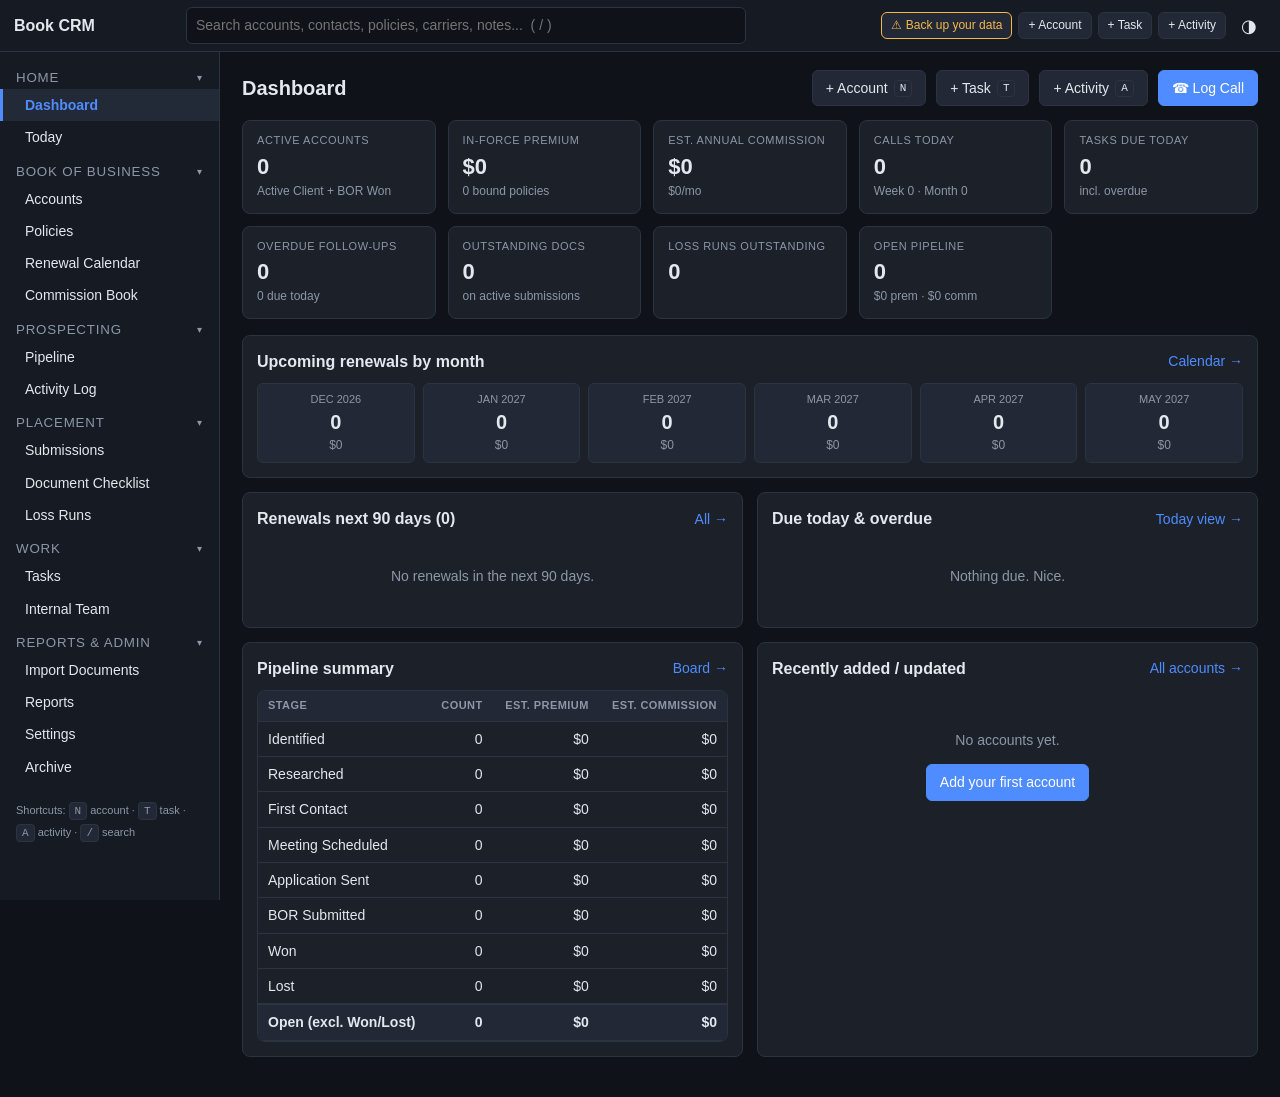
==== commit c9fab096: "Add document importer (folder or .zip, file names only, runs in browser) Sorts a folder tree or zip " ====
--- a/BookCRM.html
+++ b/BookCRM.html
@@ -369,6 +369,10 @@
 .save-status { max-width: 220px; overflow: hidden; text-overflow: ellipsis; }
 .save-status.warn { border-color: var(--warn); color: var(--warn); }
 @media (max-width: 1100px) { .topbar-actions .btn.save-status { display: inline-flex; } }
+
+.dropzone { border: 2px dashed var(--border); border-radius: 10px; padding: 28px 16px; text-align: center; background: var(--bg-2); transition: border-color .15s, background .15s; }
+.dropzone.over { border-color: var(--accent); background: var(--row-hover); }
+.dropzone .big { font-size: 34px; color: var(--muted); line-height: 1; margin-bottom: 6px; }
 
 </style>
   <link rel="icon" href="data:image/svg+xml,<svg xmlns='http://www.w3.org/2000/svg' viewBox='0 0 32 32'><rect width='32' height='32' rx='6' fill='%234f8cff'/><text x='16' y='22' font-size='16' text-anchor='middle' fill='white' font-family='sans-serif' font-weight='bold'>B</text></svg>">
@@ -430,6 +434,7 @@
     <div class="nav-section" data-section="admin">
       <button class="nav-head">Reports &amp; Admin</button>
       <div class="nav-items">
+        <a href="#/import">Import Documents</a>
         <a href="#/reports">Reports</a>
         <a href="#/settings">Settings</a>
         <a href="#/archive">Archive</a>
@@ -1446,7 +1451,7 @@
   async function handle(method, path, body) {
     try {
       const result = route(method, path, body);
-      if (method !== 'GET') await persist();
+      if (method !== 'GET' && !state.deferred) await persist();
       return result;
     } catch (e) {
       if (e instanceof ValidationError) throw Object.assign(new Error(e.message), { status: 400 });
@@ -1502,8 +1507,15 @@
     notify();
   }
 
+  // Bulk operations (e.g. the document importer): save once at the end instead of after every write.
+  async function withDeferredSave(fn) {
+    state.deferred = true;
+    try { return await fn(); }
+    finally { state.deferred = false; await persist(); }
+  }
+
   return {
-    init, handle, status, downloadBackup, restoreFromBytes, linkFile, openFile, reconnectFile, unlinkFile,
+    init, handle, withDeferredSave, status, downloadBackup, restoreFromBytes, linkFile, openFile, reconnectFile, unlinkFile,
     onStatus: fn => state.listeners.push(fn),
   };
 })();
@@ -3971,6 +3983,605 @@
 
 </script>
   <script>
+/*
+ Document importer: point it at a folder (or .zip) of client/prospect documents and it
+ sorts them into accounts and the document checklist.
+
+ Runs entirely in the browser and only reads file/folder NAMES (and dates) — file
+ contents are never opened, copied or uploaded. A .zip is read from its directory
+ listing at the end of the file, so even very large zips scan in seconds.
+*/
+'use strict';
+
+const IMP = {
+  scan: null,      // { source, accounts: [...], files: [...] }
+  result: null,
+  options: { docs: true, lossRuns: true, policies: true, note: true },
+};
+
+// ------------------------------------------------------------------ reading sources
+
+const JUNK_RE = /(^|\/)(__MACOSX|\.DS_Store|Thumbs\.db|desktop\.ini|\.git)(\/|$)|(^|\/)(~\$|\._)/i;
+
+async function readZipEntries(file) {
+  const tailLen = Math.min(file.size, 65557);
+  const tail = new DataView(await file.slice(file.size - tailLen).arrayBuffer());
+  let eocd = -1;
+  for (let i = tailLen - 22; i >= 0; i--) if (tail.getUint32(i, true) === 0x06054b50) { eocd = i; break; }
+  if (eocd < 0) throw new Error(`“${file.name}” doesn’t look like a .zip file.`);
+  let count = tail.getUint16(eocd + 10, true);
+  let cdSize = tail.getUint32(eocd + 12, true);
+  let cdOffset = tail.getUint32(eocd + 16, true);
+  if (cdOffset === 0xFFFFFFFF || cdSize === 0xFFFFFFFF || count === 0xFFFF) {  // ZIP64
+    const loc = eocd - 20;
+    if (loc < 0 || tail.getUint32(loc, true) !== 0x07064b50) throw new Error('Unsupported zip format.');
+    const z64 = Number(tail.getBigUint64(loc + 8, true));
+    const z = new DataView(await file.slice(z64, z64 + 56).arrayBuffer());
+    if (z.getUint32(0, true) !== 0x06064b50) throw new Error('Unsupported zip format.');
+    count = Number(z.getBigUint64(32, true));
+    cdSize = Number(z.getBigUint64(40, true));
+    cdOffset = Number(z.getBigUint64(48, true));
+  }
+  const buf = await file.slice(cdOffset, cdOffset + cdSize).arrayBuffer();
+  const cd = new DataView(buf);
+  const utf8 = new TextDecoder('utf-8');
+  const legacy = new TextDecoder('windows-1252');
+  const out = [];
+  let p = 0;
+  for (let n = 0; n < count && p + 46 <= cd.byteLength; n++) {
+    if (cd.getUint32(p, true) !== 0x02014b50) break;
+    const flags = cd.getUint16(p + 8, true);
+    const time = cd.getUint16(p + 12, true), dt = cd.getUint16(p + 14, true);
+    const size = cd.getUint32(p + 24, true);
+    const nlen = cd.getUint16(p + 28, true), xlen = cd.getUint16(p + 30, true), clen = cd.getUint16(p + 32, true);
+    const nameBytes = new Uint8Array(buf, p + 46, nlen);
+    const path = ((flags & 0x800) ? utf8 : legacy).decode(nameBytes).replace(/\\/g, '/');
+    p += 46 + nlen + xlen + clen;
+    if (path.endsWith('/')) continue;
+    const y = ((dt >> 9) & 0x7f) + 1980, mo = (dt >> 5) & 0xf, d = dt & 0x1f;
+    void time;
+    out.push({ path, size: size === 0xFFFFFFFF ? null : size,
+      modified: mo && d ? `${y}-${String(mo).padStart(2, '0')}-${String(d).padStart(2, '0')}` : null });
+  }
+  return out;
+}
+
+function fileDate(f) { return f.lastModified ? toISO(new Date(f.lastModified)) : null; }
+
+function readFileList(files) {
+  return Array.from(files).map(f => ({ path: (f.webkitRelativePath || f.name).replace(/\\/g, '/'), size: f.size, modified: fileDate(f) }));
+}
+
+async function readDropped(dt) {
+  const items = Array.from(dt.items || []).map(i => i.webkitGetAsEntry && i.webkitGetAsEntry()).filter(Boolean);
+  if (items.length === 1 && items[0].isFile && /\.zip$/i.test(items[0].name)) {
+    return { source: items[0].name, entries: await readZipEntries(dt.files[0]) };
+  }
+  const out = [];
+  const fileOf = entry => new Promise((res, rej) => entry.file(res, rej));
+  const readAll = reader => new Promise((res, rej) => {
+    const acc = [];
+    const next = () => reader.readEntries(batch => { if (!batch.length) res(acc); else { acc.push(...batch); next(); } }, rej);
+    next();
+  });
+  async function walk(entry) {
+    if (entry.isFile) {
+      const f = await fileOf(entry);
+      out.push({ path: entry.fullPath.replace(/^\//, ''), size: f.size, modified: fileDate(f) });
+    } else if (entry.isDirectory) {
+      for (const child of await readAll(entry.createReader())) await walk(child);
+    }
+  }
+  for (const it of items) await walk(it);
+  return { source: items.length === 1 ? items[0].name : `${items.length} items`, entries: out };
+}
+
+// ------------------------------------------------------------------ classification
+
+const CHECKLIST_DOC_TYPES = [
+  'ACORD 125', 'ACORD 126', 'ACORD 127', 'ACORD 130', 'ACORD 137', 'ACORD 140', 'ACORD 141',
+  'Supplemental App', 'Application', 'Loss Runs', 'State Survey + POC', 'Operating License',
+  'Driver List', 'Vehicle Schedule', 'MVRs', 'SOV', 'Experience Mod Worksheet', 'Payroll by Class',
+  'Bylaws', 'Board List', 'Financial Statements', 'Abuse & Molestation Questionnaire', 'Underlying Schedules',
+];
+const OTHER_DOC_TYPES = ['Dec Page / Policy', 'Quote / Proposal', 'Binder', 'BOR Letter', 'Certificate',
+  'Invoice / Billing', 'Endorsement', 'Correspondence', 'Other'];
+const ALL_DOC_TYPES = [...CHECKLIST_DOC_TYPES, ...OTHER_DOC_TYPES];
+
+// Order matters: first match wins.
+const TYPE_RULES = [
+  [/\bacord\s*125\b|\b125\s*acord\b/, 'ACORD 125'],
+  [/\bacord\s*126\b|\b126\s*acord\b/, 'ACORD 126'],
+  [/\bacord\s*127\b|\b127\s*acord\b/, 'ACORD 127'],
+  [/\bacord\s*130\b|\b130\s*acord\b/, 'ACORD 130'],
+  [/\bacord\s*137\b|\b137\s*acord\b/, 'ACORD 137'],
+  [/\bacord\s*140\b|\b140\s*acord\b/, 'ACORD 140'],
+  [/\bacord\s*141\b|\b141\s*acord\b/, 'ACORD 141'],
+  [/\bloss\s*runs?\b|\blossruns?\b|\blrs?\b|\bloss (history|summary|report|experience)\b|\bclaims? (history|report|summary)\b|\bcurrently valued\b|\bvalued as of\b/, 'Loss Runs'],
+  [/\bmvrs?\b|\bmotor vehicle (record|report)s?\b|\bdriving records?\b/, 'MVRs'],
+  [/\bdrivers? (list|schedule|roster)\b|\bdriver info\b|\blist of drivers\b|\bdrivers?'?s? licen[cs]es?\b/, 'Driver List'],
+  [/\bvehicles? (list|schedule)\b|\bauto schedule\b|\bvehicle info\b|\bfleet (list|schedule)\b|\bschedule of (vehicles|autos)\b/, 'Vehicle Schedule'],
+  [/\bsov\b|\bstatement of values\b|\bschedule of values\b|\bproperty schedule\b|\blocation schedule\b|\bschedule of locations\b/, 'SOV'],
+  [/\b(experience|exp|ex)\s*mod\b|\bxmod\b|\bemr\b|\bmod worksheet\b|\brating worksheet\b/, 'Experience Mod Worksheet'],
+  [/\bpayroll\b/, 'Payroll by Class'],
+  [/\bby\s*-?laws\b/, 'Bylaws'],
+  [/\bboard (list|of directors|roster|members)\b|\bdirectors list\b|\btrustees\b/, 'Board List'],
+  [/\bfinancials?\b|\bfinancial statements?\b|\baudited\b|\b990\b|\bbalance sheet\b|\bprofit (and|&) loss\b|\bp ?& ?l\b|\bbudget\b/, 'Financial Statements'],
+  [/\babuse\b|\bmolestation\b|\bsexual (misconduct|abuse)\b|\bsam (app|questionnaire|supp)/, 'Abuse & Molestation Questionnaire'],
+  [/\bpremium audit\b|\baudit\b/, 'Invoice / Billing'],
+  [/\bunderlying\b/, 'Underlying Schedules'],
+  [/\bsurvey\b|\bplan of correction\b|\bpoc\b|\bstatement of deficienc|\binspection report\b/, 'State Survey + POC'],
+  [/\b(?<!drivers? |driver's )licen[cs]e\b|\blicensure\b|\bcertificate of operation\b/, 'Operating License'],
+  [/\bsupp(lemental)?\b|\bsupplement\b/, 'Supplemental App'],
+  [/\bbor\b|\bbroker of record\b|\baor\b|\bagent of record\b/, 'BOR Letter'],
+  [/\bbinders?\b/, 'Binder'],
+  [/\bquotes?\b|\bquotation\b|\bproposals?\b|\bindication\b|\boptions\b/, 'Quote / Proposal'],
+  [/\bdecs?\b|\bdeclarations?\b|\bdec page\b|\bpolicy\b|\bpol\b|\bforms? schedule\b|\bschedule of forms\b/, 'Dec Page / Policy'],
+  [/\bendorsements?\b|\bendts?\b|\bchange request\b/, 'Endorsement'],
+  [/\bcois?\b|\bcertificates? of (insurance|liability)\b|\bcert\b/, 'Certificate'],
+  [/\binvoices?\b|\bbills?\b|\bbilling\b|\bstatement\b|\bpremium finance\b|\bpfa\b/, 'Invoice / Billing'],
+  [/\bapp(lication)?s?\b/, 'Application'],
+  [/\bemails?\b|\bletters?\b|\bcorrespondence\b|\bmemo\b|\bnotes?\b/, 'Correspondence'],
+];
+
+const LINE_RULES = [
+  [/\babuse\b|\bmolestation\b|\bsexual misconduct\b|\bsam\b|\ba ?& ?m\b/, 'Abuse & Molestation'],
+  [/\bworkers'? comp(ensation)?\b|\bwork comp\b|\bwc\b|\bwcomp\b|\bpayroll\b|\b(experience|exp|ex) mod\b|\bacord 130\b/, 'WC'],
+  [/\bd ?& ?o\b|\bd and o\b|\bdirectors (and|&) officers\b|\bmanagement liability\b|\bmgmt liab/, 'D&O'],
+  [/\bepli?\b|\bemployment practices\b/, 'EPL'],
+  [/\bfiduciary\b/, 'Fiduciary'],
+  [/\bcyber\b|\bprivacy\b|\bnetwork security\b|\bdata breach\b/, 'Cyber'],
+  [/\bcrime\b|\bfidelity\b|\bemployee dishonesty\b|\bacord 141\b/, 'Crime'],
+  [/\bumbrella\b|\bexcess\b|\bumb\b|\bxs\b|\bunderlying\b/, 'Excess/Umbrella'],
+  [/\bcommercial auto\b|\bbusiness auto\b|\bauto\b|\bbap\b|\bvehicles?\b|\bdrivers?\b|\bmvrs?\b|\bfleet\b|\bacord 12[7]\b|\bacord 137\b/, 'Auto'],
+  [/\binland marine\b|\bequipment floater\b|\bim\b/, 'Inland Marine'],
+  [/\bbonds?\b|\bsurety\b/, 'Bonds'],
+  [/\bprofessional liability\b|\bprofessional\b|\be ?& ?o\b|\berrors (and|&) omissions\b|\bmalpractice\b|\bmed mal\b/, 'Professional Liability'],
+  [/\bgeneral liability\b|\bgl\b|\bcgl\b|\bliability\b|\bacord 126\b/, 'GL'],
+  [/\bproperty\b|\bbuildings?\b|\bsov\b|\bstatement of values\b|\bacord 140\b/, 'Property'],
+  [/\bpackage\b|\bcpp\b|\bpkg\b/, 'GL'],
+];
+
+// Forms that only ever belong to one line.
+const TYPE_FIXED_LINE = {
+  'ACORD 126': 'GL', 'ACORD 127': 'Auto', 'ACORD 130': 'WC', 'ACORD 137': 'Auto', 'ACORD 140': 'Property', 'ACORD 141': 'Crime',
+  'MVRs': 'Auto', 'Experience Mod Worksheet': 'WC', 'Payroll by Class': 'WC',
+  'Abuse & Molestation Questionnaire': 'Abuse & Molestation', 'Underlying Schedules': 'Excess/Umbrella',
+};
+// Line to use when the file name doesn't say (matches the checklist templates).
+const TYPE_DEFAULT_LINE = {
+  'ACORD 125': 'GL', 'Supplemental App': 'GL', 'State Survey + POC': 'GL', 'Operating License': 'GL',
+  'Driver List': 'Auto', 'Vehicle Schedule': 'Auto', 'SOV': 'Property',
+  'Bylaws': 'D&O', 'Board List': 'D&O', 'Financial Statements': 'D&O',
+};
+
+const CARRIER_ALIASES = {
+  'phly': 'Philadelphia', 'philadelphia': 'Philadelphia', 'phila': 'Philadelphia', 'hartford': 'Hartford', 'the hartford': 'Hartford',
+  'church mutual': 'Church Mutual', 'cmic': 'Church Mutual', 'guideone': 'GuideOne', 'guide one': 'GuideOne',
+  'brotherhood': 'Brotherhood Mutual', 'glatfelter': 'Glatfelter', 'vfis': 'Glatfelter', 'great american': 'Great American',
+  'gaic': 'Great American', 'memic': 'MEMIC', 'amtrust': 'AmTrust', 'progressive': 'Progressive', 'chubb': 'Chubb',
+  'travelers': 'Travelers', 'cna': 'CNA', 'usli': 'USLI', 'hanover': 'Hanover',
+};
+
+const GROUP_RE = /^(\d+\s*[-.)]?\s*)?(active |current |former |lost |old |closed |inactive )?(clients?|prospects?|leads?|targets?|pipeline|book( of business)?|renewals?|lost( business| accounts)?|former|inactive|archived?|closed|won|accounts|customers|insureds)$/i;
+function groupStatus(name) {
+  const n = name.toLowerCase();
+  if (/prospect|lead|target|pipeline/.test(n)) return 'Prospect';
+  if (/lost|former|inactive|archive|closed|old/.test(n)) return 'Lost';
+  if (/client|book|renewal|won|customer|insured|current|active/.test(n)) return 'Active Client';
+  return null;
+}
+
+function norm(s) {
+  return s.toLowerCase().replace(/\.[a-z0-9]{1,5}$/, '').replace(/[_\-.,()[\]{}+#]+/g, ' ').replace(/\s+/g, ' ').trim();
+}
+function normName(s) {
+  return (s || '').toLowerCase().replace(/&/g, ' and ').replace(/[^a-z0-9 ]+/g, ' ')
+    .replace(/\b(the|inc|incorporated|llc|corp|corporation|co|ltd|dba)\b/g, ' ').replace(/\s+/g, ' ').trim();
+}
+function cleanAccountName(folder) {
+  return folder.replace(/[_]+/g, ' ').replace(/^\s*\d+\s*[-.)]\s*/, '')
+    .replace(/\s*[-–(]?\s*(20\d{2}(\s*[-–]\s*(20)?\d{2})?)\s*\)?\s*$/, '').replace(/\s+/g, ' ').trim();
+}
+
+function parseDates(rawName) {
+  const s = rawName.toLowerCase().replace(/_/g, ' ');
+  let m;
+  const out = { date: null, term: null };
+  const valid = (y, mo, d) => mo >= 1 && mo <= 12 && d >= 1 && d <= 31 && y >= 1990 && y <= 2100;
+  if ((m = s.match(/\b(20\d{2})[-_. ](\d{1,2})[-_. ](\d{1,2})\b/)) && valid(+m[1], +m[2], +m[3])) out.date = `${m[1]}-${m[2].padStart(2, '0')}-${m[3].padStart(2, '0')}`;
+  else if ((m = s.match(/\b(\d{1,2})[-_. ](\d{1,2})[-_. ](20\d{2})\b/)) && valid(+m[3], +m[1], +m[2])) out.date = `${m[3]}-${m[1].padStart(2, '0')}-${m[2].padStart(2, '0')}`;
+  if ((m = s.match(/\b(20\d{2})\s*(?:-|–|to|_)\s*(?:20)?(\d{2})\b/)) && (+m[2] === (+m[1] + 1) % 100 || +m[2] === (+m[1] + 3) % 100)) {
+    out.term = `${m[1]}-${2000 + +m[2]}`;
+  } else if ((m = s.match(/\b(20\d{2})\b/))) out.term = m[1];
+  return out;
+}
+
+function detectCarrier(text) {
+  const known = (S.lookups.carriers || []).map(c => [c.toLowerCase(), c]);
+  for (const [k, v] of known) if (k.length > 2 && new RegExp(`\\b${k.replace(/[.*+?^${}()|[\]\\]/g, '\\$&')}\\b`).test(text)) return v;
+  for (const [k, v] of Object.entries(CARRIER_ALIASES)) if (new RegExp(`\\b${k}\\b`).test(text)) return v;
+  return null;
+}
+
+function classify(fileName, subPath) {
+  const name = norm(fileName);
+  const folders = norm(subPath || '');
+  const both = `${folders} ${name}`.trim();
+  let type = null;
+  for (const [re, t] of TYPE_RULES) if (re.test(name)) { type = t; break; }
+  if (!type) for (const [re, t] of TYPE_RULES) if (re.test(folders)) { type = t; break; }
+  type = type || 'Other';
+  let line = null;
+  for (const [re, l] of LINE_RULES) if (re.test(name)) { line = l; break; }
+  if (!line) for (const [re, l] of LINE_RULES) if (re.test(folders)) { line = l; break; }
+  if (TYPE_FIXED_LINE[type]) line = TYPE_FIXED_LINE[type];
+  else if (!line && TYPE_DEFAULT_LINE[type]) line = TYPE_DEFAULT_LINE[type];
+  const dates = parseDates(fileName);
+  return { type, line, carrier: detectCarrier(both), term: dates.term, nameDate: dates.date };
+}
+
+function checklistName(type, line) {
+  if (type === 'Loss Runs') return ['Cyber', 'Crime'].includes(line) ? 'Loss Runs' : 'Loss Runs (5yr)';
+  return type;
+}
+
+// ------------------------------------------------------------------ build the plan
+
+// Folder names that are sub-organization inside an account rather than an account.
+const SUBFOLDER_RE = /^(\d+\s*[-.)]?\s*)?((19|20)\d{2}([-–\s]+((19|20)?\d{2}))?(\s+\w+)?|renewals?|policies|policy|quotes?|proposals?|apps?|applications?|submissions?|marketing|claims?|loss runs?|certs?|certificates?|cois?|correspondence|emails?|misc|other|old|archive|billing|invoices?|endorsements?|underwriting|uw|forms|photos|pictures|docs|documents|binders?|audits?|financials?|bor|notes)$/i;
+function looksLikeSubfolder(name) {
+  const n = norm(name);
+  return SUBFOLDER_RE.test(name.trim()) || LINE_RULES.some(([re]) => re.test(n) && n.split(' ').length <= 3);
+}
+
+function buildPlan(source, entries, accounts) {
+  entries = entries.filter(e => !JUNK_RE.test(e.path));
+  const parts = entries.map(e => e.path.split('/').filter(Boolean));
+  const dirs = parts.map(p => p.slice(0, -1));
+
+  // 1. Shared wrapper folders (e.g. "Book of Business/") — the longest common folder prefix.
+  let lcp = 0;
+  if (dirs.length) {
+    const minLen = Math.min(...dirs.map(d => d.length));
+    while (lcp < minLen && dirs.every(d => d[lcp] === dirs[0][lcp])) lcp++;
+  }
+  // 2. Where does the account folder sit for each file, given a prefix length?
+  const locate = (d, start) => {
+    let i = start, hint = null;
+    while (i < d.length && GROUP_RE.test(d[i])) { hint = groupStatus(d[i]) || hint; i++; }
+    return { index: i < d.length ? i : -1, hint };
+  };
+  // 3. If the would-be accounts are mostly "WC", "Auto", "2024 Renewal"... we're inside one account: back up.
+  while (lcp > 0) {
+    const names = new Set();
+    dirs.forEach(d => { const { index } = locate(d, lcp); if (index >= 0) names.add(d[index]); });
+    const list = Array.from(names);
+    if (list.length === 0 || list.filter(looksLikeSubfolder).length > list.length / 2) lcp--;
+    else break;
+  }
+  let rootHint = null;
+  for (let i = 0; i < lcp; i++) if (GROUP_RE.test(dirs[0][i])) rootHint = groupStatus(dirs[0][i]) || rootHint;
+
+  const byNorm = {};
+  accounts.forEach(a => { byNorm[normName(a.named_insured)] = a; if (a.dba) byNorm[normName(a.dba)] = byNorm[normName(a.dba)] || a; });
+  const findMatch = (name) => {
+    const n = normName(name);
+    if (!n) return null;
+    if (byNorm[n]) return byNorm[n];
+    if (n.length >= 8) return accounts.find(a => { const m = normName(a.named_insured); return m.length >= 8 && (m.startsWith(n) || n.startsWith(m)); }) || null;
+    return null;
+  };
+
+  const accts = new Map();
+  const files = [];
+  entries.forEach((e, i) => {
+    const p = parts[i], d = dirs[i];
+    const { index, hint: h } = locate(d, lcp);
+    const hint = h || rootHint;
+    const folder = index >= 0 ? d[index] : null;
+    const rest = index >= 0 ? p.slice(index + 1) : [p[p.length - 1]];
+    const key = folder ? folder : '(loose files)';
+    if (!accts.has(key)) {
+      const name = folder ? cleanAccountName(folder) : '';
+      const match = folder ? findMatch(name) : null;
+      accts.set(key, { key, folder: folder || '(files not in a folder)', name, include: !!folder, matchId: match ? match.id : null,
+        status: hint || 'Prospect', files: [] });
+    }
+    const fileName = rest[rest.length - 1];
+    const c = classify(fileName, rest.slice(0, -1).join(' '));
+    const f = Object.assign({ path: e.path, fileName, subPath: rest.slice(0, -1).join('/'), size: e.size, modified: e.modified,
+      include: true, account: key }, c);
+    f.date = c.nameDate || e.modified || null;
+    accts.get(key).files.push(f);
+    files.push(f);
+  });
+  return { source, accounts: Array.from(accts.values()), files };
+}
+
+function acctStats(a) {
+  const inc = a.files.filter(f => f.include);
+  return {
+    files: inc.length,
+    checklist: inc.filter(f => CHECKLIST_DOC_TYPES.includes(f.type)).length,
+    decs: inc.filter(f => f.type === 'Dec Page / Policy').length,
+    lines: Array.from(new Set(inc.map(f => f.line).filter(Boolean))).sort(),
+    other: inc.filter(f => f.type === 'Other').length,
+  };
+}
+
+// ------------------------------------------------------------------ import
+
+async function bulk(fn) { return window.LocalAPI ? LocalAPI.withDeferredSave(fn) : fn(); }
+
+function newest(files) { return files.slice().sort((a, b) => (b.date || '').localeCompare(a.date || ''))[0]; }
+
+async function runImport(progress) {
+  const plan = IMP.scan;
+  const opt = IMP.options;
+  const res = { created: 0, matched: 0, docs: 0, docsUpdated: 0, lossRuns: 0, policies: 0, notes: 0, accountIds: [] };
+  const todo = plan.accounts.filter(a => a.include && (a.matchId || a.name.trim()) && a.files.some(f => f.include));
+  await bulk(async () => {
+    let i = 0;
+    for (const a of todo) {
+      i++;
+      progress(`Importing ${i} of ${todo.length}: ${a.name || a.folder}`);
+      await new Promise(r => setTimeout(r));
+      let accountId = a.matchId, accountStatus = null;
+      if (accountId) {
+        res.matched++;
+        accountStatus = (await R.get('accounts', accountId)).status;
+      } else {
+        const row = await R.create('accounts', { named_insured: a.name.trim(), status: a.status, add_to_pipeline: a.status === 'Prospect' });
+        accountId = row.id; accountStatus = a.status; res.created++;
+      }
+      res.accountIds.push(accountId);
+      const files = a.files.filter(f => f.include);
+
+      if (opt.docs) {
+        const existing = await R.list('documents', { account_id: accountId });
+        const groups = {};
+        for (const f of files.filter(f => CHECKLIST_DOC_TYPES.includes(f.type))) {
+          const name = checklistName(f.type, f.line);
+          const k = `${f.line || ''}|${name}`;
+          (groups[k] = groups[k] || { name, line: f.line, files: [] }).files.push(f);
+        }
+        for (const g of Object.values(groups)) {
+          const latest = newest(g.files);
+          const notes = 'Imported from: ' + g.files.map(f => f.path).join('; ');
+          const doc = existing.find(d => (d.line || null) === (g.line || null) && d.name === g.name);
+          if (doc) {
+            if (doc.status !== 'Received') {
+              await R.update('documents', doc.id, { status: 'Received', date_received: latest.date || todayISO(), notes: [doc.notes, notes].filter(Boolean).join('\n') });
+              res.docsUpdated++;
+            }
+          } else {
+            await R.create('documents', { account_id: accountId, line: g.line, name: g.name, status: 'Received', date_received: latest.date || todayISO(), notes });
+            res.docs++;
+          }
+        }
+      }
+
+      if (opt.lossRuns) {
+        const groups = {};
+        for (const f of files.filter(f => f.type === 'Loss Runs')) {
+          const k = `${f.line || ''}|${f.carrier || ''}`;
+          (groups[k] = groups[k] || []).push(f);
+        }
+        for (const g of Object.values(groups)) {
+          const latest = newest(g);
+          const d = latest.date || todayISO();
+          await R.create('loss_runs', { account_id: accountId, carrier: latest.carrier, line: latest.line, date_requested: d, date_received: d,
+            status: 'Received', notes: 'Imported from: ' + g.map(f => f.path).join('; ') });
+          res.lossRuns++;
+        }
+      }
+
+      if (opt.policies) {
+        const have = new Set((await R.list('policies', { account_id: accountId })).map(p => p.line));
+        const byLine = {};
+        for (const f of files.filter(f => ['Dec Page / Policy', 'Binder'].includes(f.type) && f.line)) (byLine[f.line] = byLine[f.line] || []).push(f);
+        const isClient = ['Active Client', 'BOR Won'].includes(accountStatus);
+        for (const [line, fs] of Object.entries(byLine)) {
+          if (have.has(line)) continue;
+          const latest = fs.slice().sort((x, y) => (y.term || y.date || '').localeCompare(x.term || x.date || ''))[0];
+          await R.create('policies', { account_id: accountId, line, carrier: latest.carrier, status: isClient ? 'Bound' : 'Not Yet Marketed',
+            aor_status: isClient ? 'AOR' : 'Not AOR',
+            notes: `Placeholder created from document import${latest.term ? ` (term ${latest.term})` : ''} — confirm dates, premium and policy number.\nSource: ${latest.path}` });
+          res.policies++;
+        }
+      }
+
+      if (opt.note && files.length) {
+        const byType = {};
+        files.forEach(f => { (byType[f.type] = byType[f.type] || []).push(f); });
+        const body = [`Document index — ${files.length} file${files.length === 1 ? '' : 's'} imported from ${plan.source}`, '']
+          .concat(Object.keys(byType).sort().flatMap(t => [`${t}:`, ...byType[t].map(f => `  • ${f.path}${f.date ? ` (${fmtDate(f.date)})` : ''}`), '']))
+          .join('\n').trim();
+        await R.create('notes', { account_id: accountId, body });
+        res.notes++;
+      }
+    }
+  });
+  invalidateAccounts();
+  return res;
+}
+
+function exportFileList() {
+  const plan = IMP.scan;
+  const byKey = Object.fromEntries(plan.accounts.map(a => [a.key, a]));
+  const names = Object.fromEntries((S.accounts || []).map(a => [a.id, a.named_insured]));
+  downloadCSV('Document import file list',
+    ['Path', 'Folder', 'Account', 'Existing account match', 'Status if new', 'Document type', 'Checklist item', 'Line', 'Carrier', 'Term', 'Date', 'Size (KB)', 'Included'],
+    plan.files.map(f => {
+      const a = byKey[f.account];
+      return [f.path, a.folder, a.name, a.matchId ? names[a.matchId] || a.matchId : '', a.matchId ? '' : a.status, f.type,
+        CHECKLIST_DOC_TYPES.includes(f.type) ? checklistName(f.type, f.line) : '', f.line || '', f.carrier || '', f.term || '',
+        f.date ? fmtDate(f.date) : '', f.size != null ? Math.round(f.size / 1024) : '', a.include && f.include ? 'Yes' : 'No'];
+    }));
+}
+
+// ------------------------------------------------------------------ UI
+
+route('/import', async (main) => {
+  const accounts = await accountsCache(true);
+  clear(main).append(pageHead('Import Documents',
+    IMP.scan && !IMP.result ? h('button', { class: 'btn', onclick: () => { IMP.scan = null; refreshRoute(); } }, 'Start over') : null));
+  if (IMP.result) return renderImportResult(main);
+  if (!IMP.scan) return renderImportStart(main, accounts);
+  renderImportReview(main, accounts);
+});
+
+function renderImportStart(main, accounts) {
+  const status = h('div', { class: 'muted', style: { marginTop: '10px' } });
+  const handle = async (fn) => {
+    status.textContent = 'Reading file names…';
+    try {
+      const { source, entries } = await fn();
+      if (!entries.length) { status.textContent = 'No files found.'; return; }
+      IMP.scan = buildPlan(source, entries, accounts);
+      IMP.result = null;
+      refreshRoute();
+    } catch (e) { status.textContent = ''; toast(e.message, true); }
+  };
+  const folderInput = h('input', { type: 'file', class: 'hidden', webkitdirectory: true, directory: true, multiple: true,
+    onchange: (e) => handle(async () => {
+      const files = e.target.files;
+      const root = files.length ? (files[0].webkitRelativePath || '').split('/')[0] : '';
+      return { source: root || 'folder', entries: readFileList(files) };
+    }) });
+  const zipInput = h('input', { type: 'file', class: 'hidden', accept: '.zip',
+    onchange: (e) => { const f = e.target.files[0]; if (f) handle(async () => ({ source: f.name, entries: await readZipEntries(f) })); } });
+  const drop = h('div', { class: 'dropzone',
+    ondragover: (e) => { e.preventDefault(); drop.classList.add('over'); },
+    ondragleave: () => drop.classList.remove('over'),
+    ondrop: (e) => { e.preventDefault(); drop.classList.remove('over'); handle(() => readDropped(e.dataTransfer)); } },
+    h('div', { class: 'big' }, '⇣'),
+    h('div', null, h('strong', null, 'Drop your folder or .zip here')),
+    h('div', { class: 'toolbar', style: { justifyContent: 'center', marginTop: '10px' } },
+      h('button', { class: 'btn btn-primary', onclick: () => zipInput.click() }, 'Choose .zip file…'),
+      h('button', { class: 'btn', onclick: () => folderInput.click() }, 'Choose folder…')),
+    folderInput, zipInput, status);
+
+  main.append(
+    h('div', { class: 'panel', style: { maxWidth: '860px' } },
+      h('p', null, 'Point this at your client and prospect folders. It sorts them into accounts and fills in the document checklist, ',
+        h('strong', null, 'using only the file and folder names'), ' — files are never opened, copied or uploaded, and nothing leaves this computer. ',
+        'Large zips are fine: only the zip’s table of contents is read.'),
+      drop,
+      h('h3', { style: { marginTop: '18px' } }, 'How it sorts'),
+      h('ul', { class: 'muted' },
+        h('li', null, 'Each top-level folder becomes one account (matched to an existing account when the name matches).'),
+        h('li', null, 'Group folders like “Clients”, “Prospects” or “Lost” set the status of the accounts inside them.'),
+        h('li', null, 'File names like “ACORD 130”, “Loss Runs 2024”, “SOV”, “Driver List”, “Board List” mark those checklist items Received (dated from the file).'),
+        h('li', null, 'Line of coverage comes from the file name or a subfolder (e.g. “WC”, “Auto”, “D&O”); carriers from the Settings carrier list.'),
+        h('li', null, 'Dec pages create policy placeholders per line; every file is listed in a searchable note on its account.'),
+        h('li', null, 'You review everything before anything is saved.'))));
+}
+
+function renderImportReview(main, accounts) {
+  const plan = IMP.scan;
+  const inc = plan.accounts.filter(a => a.include);
+  const incFiles = inc.flatMap(a => a.files.filter(f => f.include));
+  const acctOptions = accounts.map(a => ({ value: a.id, label: a.named_insured }));
+  const opt = IMP.options;
+  const optBox = (key, label) => h('label', { class: 'check' }, h('input', { type: 'checkbox', checked: opt[key], onchange: (e) => { opt[key] = e.target.checked; } }), label);
+  const progressEl = h('span', { class: 'muted' });
+  const importBtn = h('button', { class: 'btn btn-primary', onclick: async () => {
+    const todo = plan.accounts.filter(a => a.include && (a.matchId || a.name.trim()));
+    const newCount = todo.filter(a => !a.matchId).length;
+    if (!todo.length) { toast('Nothing selected to import', true); return; }
+    if (!await confirmDialog(`Import ${todo.length} account${todo.length === 1 ? '' : 's'} (${newCount} new, ${todo.length - newCount} existing)? Download a backup first if you want an easy undo.`, 'Import')) return;
+    importBtn.disabled = true;
+    try {
+      IMP.result = await runImport(msg => { progressEl.textContent = msg; });
+      await loadLookups();
+      refreshRoute();
+    } catch (e) { toast(e.message, true); importBtn.disabled = false; progressEl.textContent = ''; }
+  } }, `Import ${inc.length} account${inc.length === 1 ? '' : 's'}`);
+
+  main.append(
+    h('p', { class: 'muted' }, `Source: ${plan.source} — ${plan.files.length} files in ${plan.accounts.length} folders. Review below; nothing is saved until you click Import.`),
+    h('div', { class: 'cards' },
+      stat('Accounts', inc.length, `${inc.filter(a => !a.matchId).length} new · ${inc.filter(a => a.matchId).length} existing`),
+      stat('Files', incFiles.length),
+      stat('Checklist Docs', incFiles.filter(f => CHECKLIST_DOC_TYPES.includes(f.type)).length, 'will be marked Received'),
+      stat('Loss Runs', incFiles.filter(f => f.type === 'Loss Runs').length),
+      stat('Dec Pages / Policies', incFiles.filter(f => f.type === 'Dec Page / Policy').length),
+      stat('Unrecognized', incFiles.filter(f => f.type === 'Other').length, 'listed in the account note', { cls: 'text' })),
+    h('div', { class: 'panel', style: { marginBottom: '14px' } },
+      h('div', { class: 'toolbar', style: { marginBottom: 0 } },
+        optBox('docs', 'Mark checklist documents Received'), optBox('lossRuns', 'Add loss runs to the tracker'),
+        optBox('policies', 'Create policy placeholders from dec pages'), optBox('note', 'Add a file index note to each account'),
+        h('div', { class: 'spacer' }),
+        h('button', { class: 'btn', onclick: exportFileList }, '⤓ Export file list (CSV)'), importBtn, progressEl)),
+    DataTable({
+      name: 'Import accounts', rows: plan.accounts, defaultSort: { key: 'folder', dir: 1 },
+      rowClass: a => a.include ? '' : 'row-done',
+      columns: [
+        { key: 'include', label: '✓', sortable: false, filter: false, export: false,
+          render: a => h('input', { type: 'checkbox', checked: a.include, onchange: (e) => { a.include = e.target.checked; refreshRoute(); } }) },
+        { key: 'folder', label: 'Folder' },
+        { key: 'name', label: 'Account name', render: a => a.matchId ? h('span', { class: 'muted' }, '—') :
+          h('input', { type: 'text', class: 'inline', value: a.name, style: { minWidth: '220px' }, placeholder: 'Name for new account',
+            onchange: (e) => { a.name = e.target.value; if (a.name.trim() && !a.include) { a.include = true; refreshRoute(); } } }) },
+        { key: 'matchId', label: 'Existing account', value: a => a.matchId ? (accounts.find(x => x.id === a.matchId) || {}).named_insured : '',
+          render: a => h('select', { class: 'inline', style: { maxWidth: '240px' }, onchange: (e) => { a.matchId = e.target.value ? Number(e.target.value) : null; refreshRoute(); } },
+            h('option', { value: '' }, '+ Create new'), acctOptions.map(o => h('option', { value: o.value, selected: o.value === a.matchId }, o.label))) },
+        { key: 'status', label: 'Status (new)', filterOptions: L().account_statuses, render: a => a.matchId ? '' :
+          h('select', { class: 'inline', onchange: (e) => { a.status = e.target.value; } }, L().account_statuses.map(s => h('option', { value: s, selected: s === a.status }, s))) },
+        { key: 'files', label: 'Files', type: 'number', value: a => acctStats(a).files },
+        { key: 'checklist', label: 'Checklist Docs', type: 'number', value: a => acctStats(a).checklist },
+        { key: 'decs', label: 'Dec Pages', type: 'number', value: a => acctStats(a).decs },
+        { key: 'lines', label: 'Lines Found', value: a => acctStats(a).lines.join(', ') },
+        { key: 'review', label: '', sortable: false, filter: false, export: false, render: a => h('button', { class: 'btn btn-sm', onclick: () => reviewFiles(a) }, 'Review files') },
+      ],
+    }));
+}
+
+function reviewFiles(a) {
+  const lines = L().lines;
+  openModal({
+    title: `${a.name || a.folder} — ${a.files.length} files`, wide: true,
+    body: DataTable({
+      name: `Files - ${a.folder}`, rows: a.files, defaultSort: { key: 'fileName', dir: 1 },
+      columns: [
+        { key: 'include', label: '✓', sortable: false, filter: false, export: false,
+          render: f => h('input', { type: 'checkbox', checked: f.include, onchange: (e) => { f.include = e.target.checked; } }) },
+        { key: 'fileName', label: 'File', render: f => h('span', null, f.fileName, f.subPath ? h('div', { class: 'muted small' }, f.subPath) : null) },
+        { key: 'type', label: 'Type', filterOptions: ALL_DOC_TYPES, exportValue: f => f.type,
+          render: f => h('select', { class: 'inline', onchange: (e) => { f.type = e.target.value; if (TYPE_FIXED_LINE[f.type]) f.line = TYPE_FIXED_LINE[f.type]; } },
+            ALL_DOC_TYPES.map(t => h('option', { value: t, selected: t === f.type }, t))) },
+        { key: 'line', label: 'Line', filterOptions: lines, exportValue: f => f.line,
+          render: f => h('select', { class: 'inline', onchange: (e) => { f.line = e.target.value || null; } },
+            h('option', { value: '' }, '—'), lines.map(l => h('option', { value: l, selected: l === f.line }, l))) },
+        { key: 'carrier', label: 'Carrier' },
+        { key: 'term', label: 'Term' },
+        { key: 'date', label: 'Date', type: 'date' },
+      ],
+    }),
+    actions: ['spacer', { label: 'Done', class: 'btn-primary', onclick: m => m.close() }],
+    onClose: () => refreshRoute(),
+  });
+}
+
+function renderImportResult(main) {
+  const r = IMP.result;
+  main.append(
+    h('div', { class: 'panel', style: { maxWidth: '760px' } },
+      h('h2', null, '✓ Import complete'),
+      h('div', { class: 'cards' },
+        stat('Accounts Created', r.created), stat('Existing Updated', r.matched), stat('Checklist Docs Added', r.docs, r.docsUpdated ? `${r.docsUpdated} existing marked Received` : ''),
+        stat('Loss Runs', r.lossRuns), stat('Policy Placeholders', r.policies), stat('File Index Notes', r.notes)),
+      r.policies ? h('p', { class: 'muted' }, 'Policy placeholders have no dates or premium yet — open each account’s Portfolio to fill them in so they show on the renewal calendar.') : null,
+      h('div', { class: 'toolbar' },
+        h('a', { class: 'btn btn-primary', href: '#/accounts' }, 'Go to Accounts'),
+        h('a', { class: 'btn', href: '#/documents?show=Received' }, 'See imported documents'),
+        h('button', { class: 'btn', onclick: () => { IMP.scan = null; IMP.result = null; refreshRoute(); } }, 'Import more'))));
+}
+
+</script>
+  <script>
 /* Boot: load lookups, wire up nav, search, theme and keyboard shortcuts. */
 'use strict';
 
